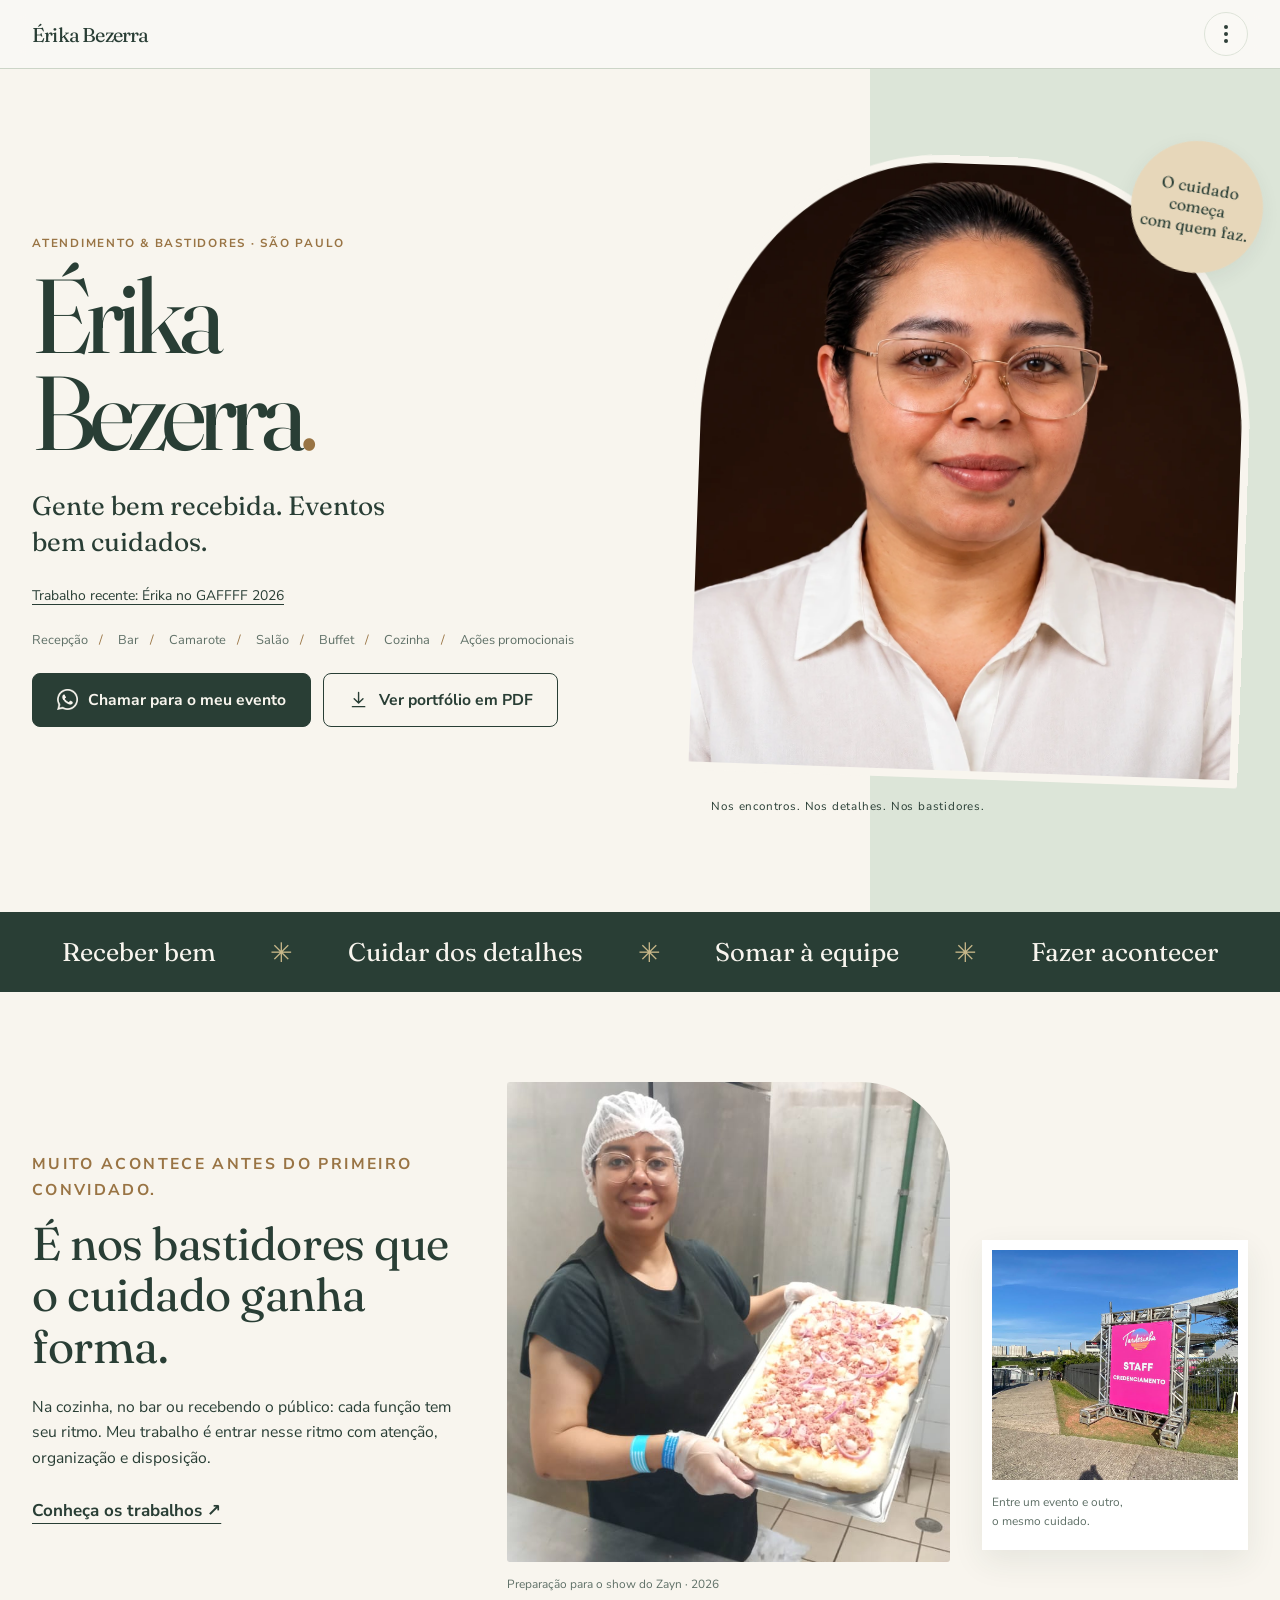
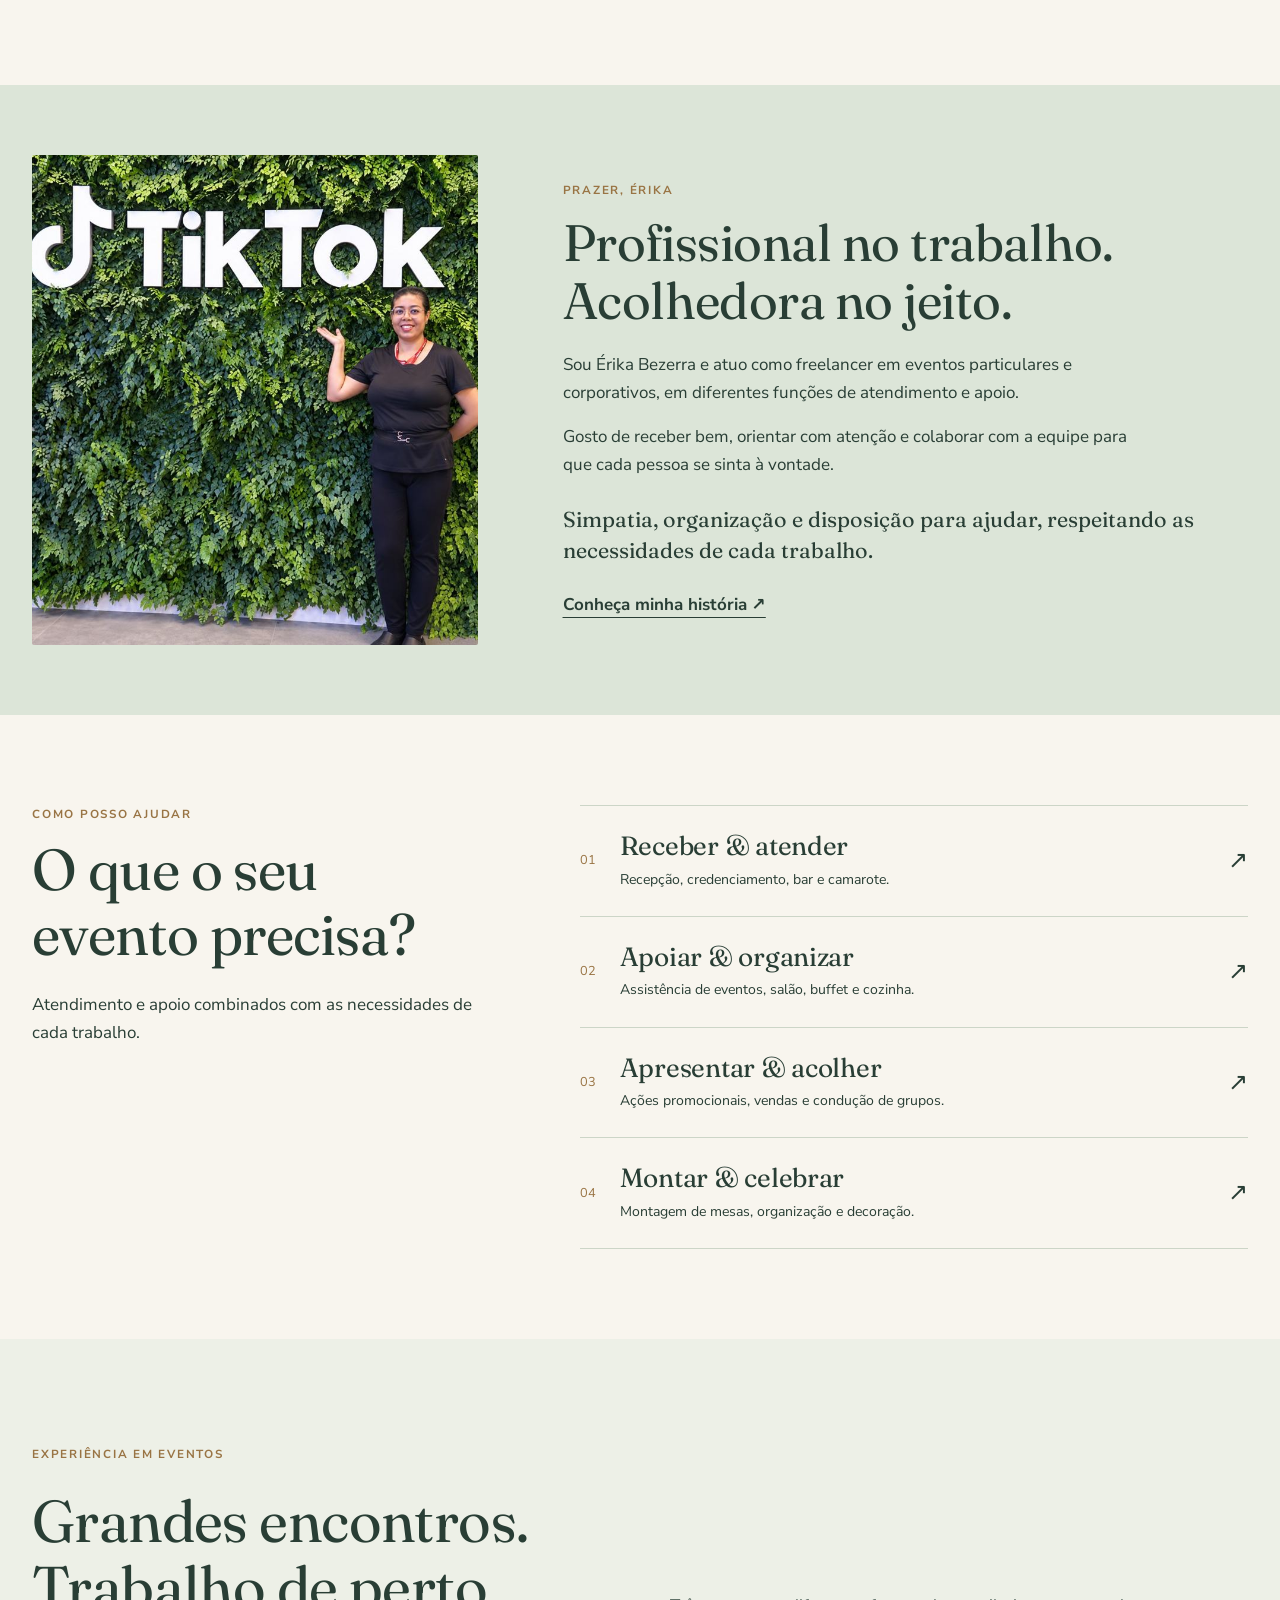
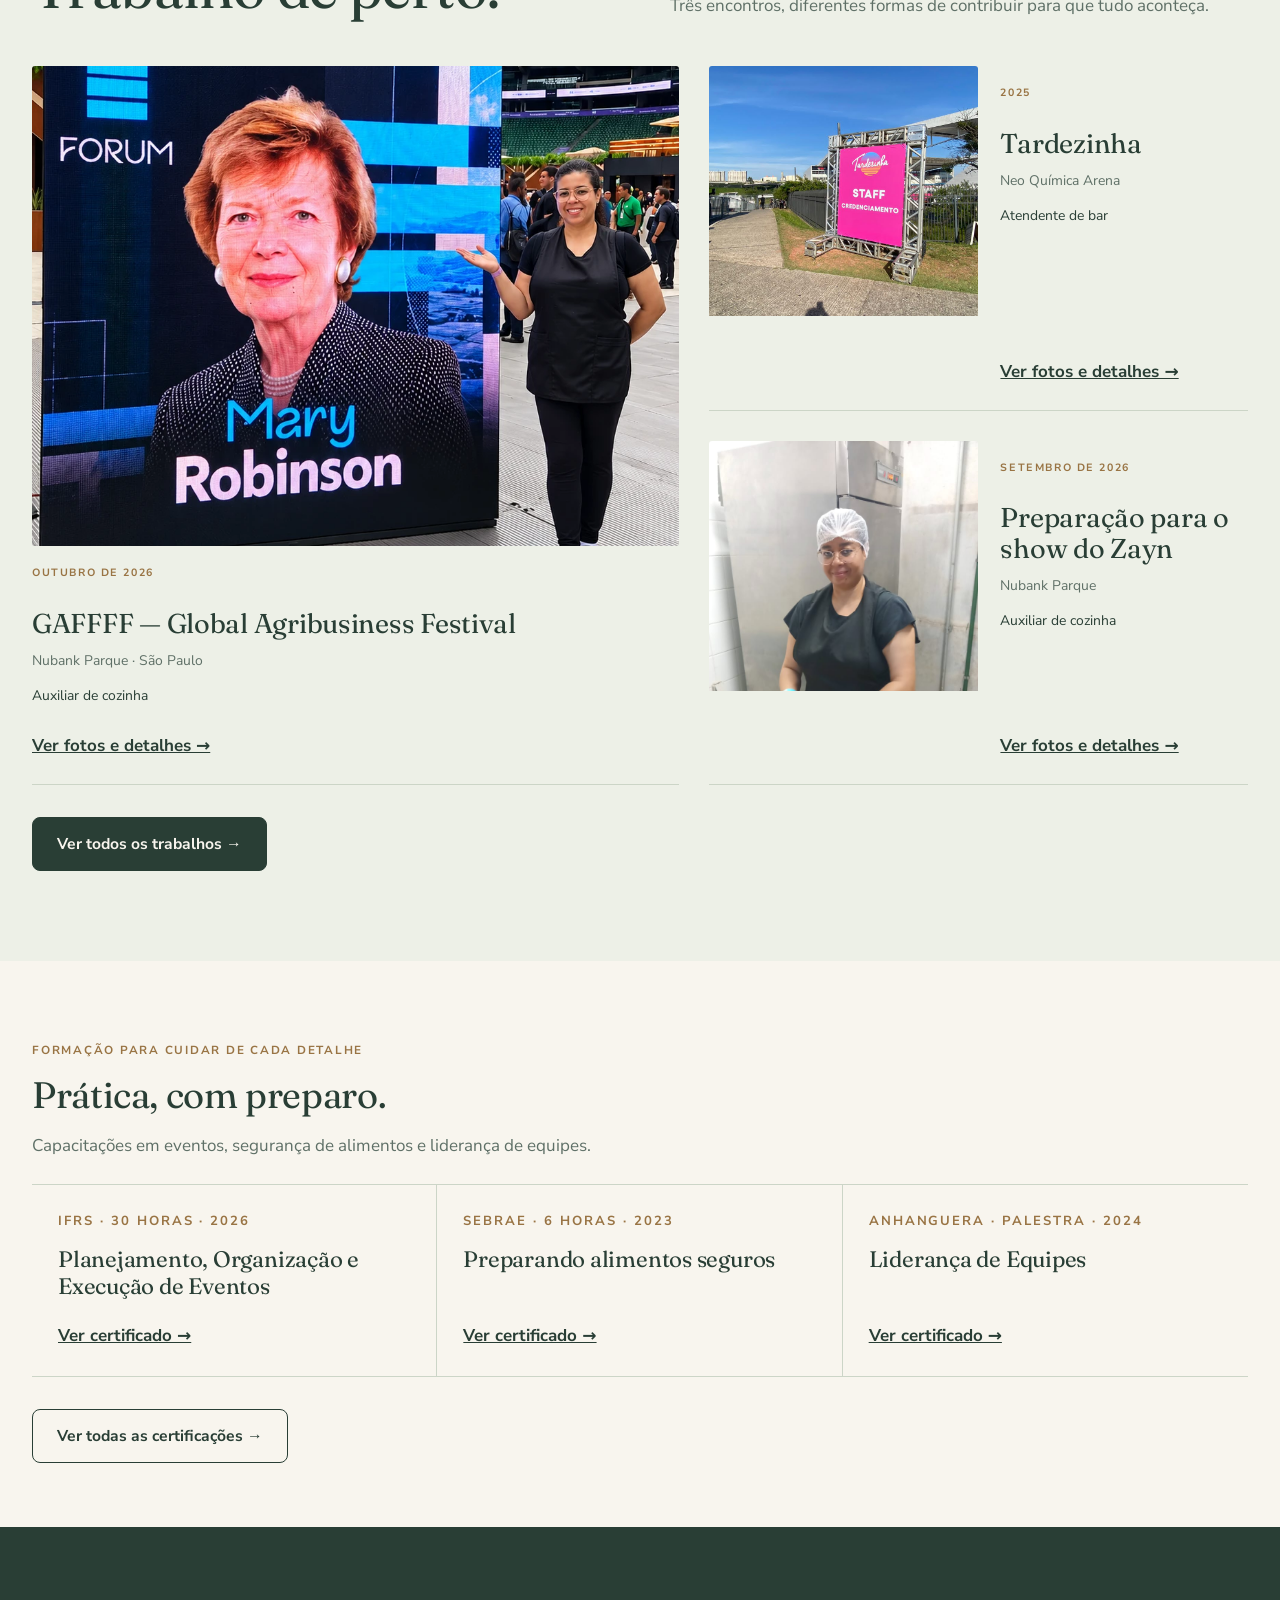
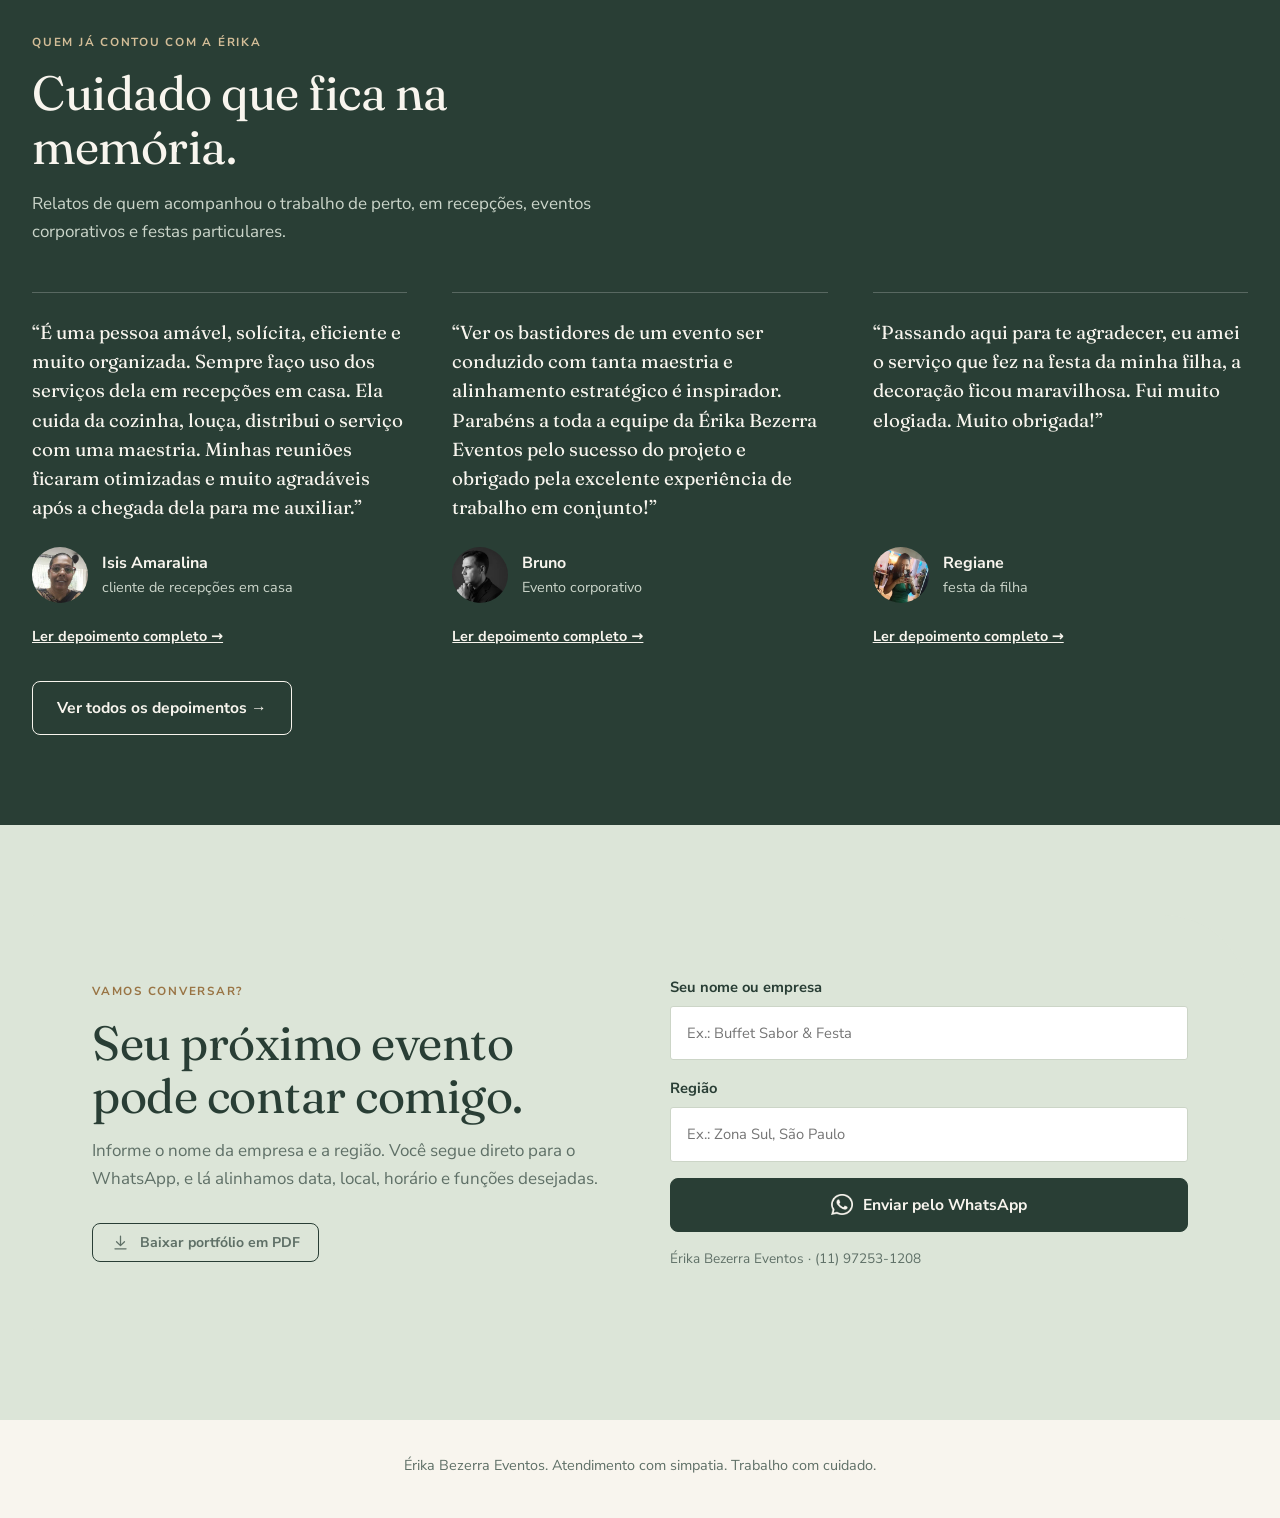
==== index.html @ b95ccada "Add files via upload" ====
<!DOCTYPE html>
<html lang="pt-BR">
<head>
<meta charset="utf-8">
<meta name="viewport" content="width=device-width, initial-scale=1, viewport-fit=cover">
<title>Érika Bezerra Eventos | Recepção, bar, salão, buffet e cozinha</title>
<meta name="description" content="Érika Bezerra, freelancer em eventos particulares e corporativos: recepção, bar, camarote, salão, buffet, cozinha e ações promocionais. Gente bem recebida, eventos bem cuidados.">
<meta name="theme-color" content="#2E3F38">
<link rel="icon" href="favicon.svg" type="image/svg+xml">
<link rel="icon" href="favicon-32.png" sizes="32x32" type="image/png">
<link rel="apple-touch-icon" href="apple-touch-icon.png">
<!-- TROQUE a URL abaixo pelo endereço final do site (veja o README) -->
<meta property="og:type" content="website">
<meta property="og:locale" content="pt_BR">
<meta property="og:title" content="Érika Bezerra Eventos">
<meta property="og:description" content="Gente bem recebida. Eventos bem cuidados. Recepção, bar, salão, buffet, cozinha e ações promocionais.">
<meta property="og:url" content="https://galpaodaevy.github.io/erikabezerraeventos/">
<meta property="og:image" content="https://galpaodaevy.github.io/erikabezerraeventos/img/og.jpg">
<meta property="og:image:width" content="1200">
<meta property="og:image:height" content="630">
<meta name="twitter:card" content="summary_large_image">
<meta name="twitter:image" content="https://galpaodaevy.github.io/erikabezerraeventos/img/og.jpg">
<link rel="preconnect" href="https://fonts.googleapis.com">
<link rel="preconnect" href="https://fonts.gstatic.com" crossorigin>
<link href="https://fonts.googleapis.com/css2?family=Fraunces:opsz,wght@9..144,300;9..144,400;9..144,500&family=Nunito+Sans:wght@400;600;700&display=swap" rel="stylesheet">
<style>
:root{--cream:#FAF9F5;--sage:#E3E9DF;--sage2:#EEF2EA;--green:#2E3F38;--mute:#5F7067;--gold:#A8845A;--line:#dde3d8;--r:22px;--ease:cubic-bezier(.22,.61,.36,1)}
*{box-sizing:border-box;margin:0}
html{scroll-behavior:smooth;scroll-padding-top:76px}
body{font:17px/1.65 "Nunito Sans",system-ui,sans-serif;color:var(--green);background:var(--cream);-webkit-font-smoothing:antialiased;padding-bottom:env(safe-area-inset-bottom)}
img{display:block;max-width:100%}
a{color:inherit}
h1,h2,h3{font-family:Fraunces,Georgia,serif;font-weight:400;line-height:1.12;letter-spacing:-.01em}
h1{font-size:clamp(2.8rem,7vw,5.2rem)}
h2{font-size:clamp(1.9rem,4vw,3rem);max-width:18ch}
h3{font-size:1.3rem}
p{max-width:58ch}
.ic{width:1.35em;height:1.35em;fill:none;stroke:currentColor;stroke-width:1.6;stroke-linecap:round;stroke-linejoin:round;flex:none}
.wrap{width:min(1140px,100% - 44px);margin-inline:auto}
section{padding:clamp(64px,10vw,116px) 0}
.kick{color:var(--gold);font-weight:700;font-size:.88rem;margin-bottom:14px}
.sub{color:var(--mute)}
/* header */
header{position:sticky;top:0;z-index:20;background:rgba(250,249,245,.86);backdrop-filter:blur(12px);-webkit-backdrop-filter:blur(12px);border-bottom:1px solid transparent;transition:border-color .5s var(--ease)}
header.on{border-color:var(--line)}
.bar{display:flex;align-items:center;justify-content:space-between;height:68px;gap:20px}
.logo{font-family:Fraunces,Georgia,serif;font-size:1.25rem;text-decoration:none}
nav{display:flex;gap:26px;align-items:center;font-size:.95rem;font-weight:600}
nav a{text-decoration:none;color:var(--mute);transition:color .4s}
nav a:hover{color:var(--green)}
/* buttons */
.btn{display:inline-flex;align-items:center;gap:10px;padding:14px 26px;border-radius:99px;font:700 .98rem "Nunito Sans",sans-serif;text-decoration:none;border:1.5px solid var(--green);cursor:pointer;transition:background .5s var(--ease),color .5s var(--ease),transform .5s var(--ease),box-shadow .5s var(--ease)}
.btn:hover{transform:translateY(-2px);box-shadow:0 10px 26px -12px rgba(46,63,56,.45)}
.btn.fill{background:var(--green);color:var(--cream)}
.btn.fill:hover{background:#3b5248}
.btn.line:hover{background:var(--green);color:var(--cream)}
.btn.sm{padding:9px 18px;font-size:.88rem}
:focus-visible{outline:3px solid var(--gold);outline-offset:3px}
/* hero */
.hero{padding:clamp(36px,6vw,70px) 0 clamp(64px,9vw,110px);background:linear-gradient(90deg,var(--cream) 55%,var(--sage) 55%)}
.hero .wrap{display:grid;grid-template-columns:1.15fr .85fr;gap:clamp(28px,6vw,80px);align-items:center}
.hero h1 span{display:block}
.hero .tag{font-family:Fraunces,Georgia,serif;font-size:clamp(1.3rem,2.6vw,1.75rem);margin:26px 0 12px}
.chips{display:flex;flex-wrap:wrap;gap:8px;margin:22px 0 34px;padding:0;list-style:none}
.chips li{padding:6px 15px;border:1px solid var(--line);border-radius:99px;font-size:.88rem;color:var(--mute);background:var(--cream)}
.cta{display:flex;flex-wrap:wrap;gap:12px}
.arch{border-radius:999px 999px 26px 26px;overflow:hidden;aspect-ratio:4/5.2;box-shadow:0 30px 60px -34px rgba(46,63,56,.55)}
.arch img{width:100%;height:100%;object-fit:cover;object-position:50% 25%}
.hero .in{opacity:0;transform:translateY(16px);animation:in 1.1s var(--ease) forwards}
.hero .in:nth-child(2){animation-delay:.15s}.hero .in:nth-child(3){animation-delay:.3s}.hero .in:nth-child(4){animation-delay:.45s}.hero .in:nth-child(5){animation-delay:.6s}
.hero .arch{opacity:0;animation:in 1.4s .25s var(--ease) forwards}
@keyframes in{to{opacity:1;transform:none}}
/* sobre */
.about{background:var(--sage2)}
.split{display:grid;grid-template-columns:1fr 1fr;gap:clamp(28px,6vw,80px);align-items:center}
.ph{border-radius:var(--r);overflow:hidden;background:var(--sage)}
.ph img{width:100%;height:100%;object-fit:cover;transition:transform 1.6s var(--ease)}
.ph:hover img{transform:scale(1.035)}
.about .ph{aspect-ratio:4/3}
.about p+p{margin-top:16px}
.about .big{font-family:Fraunces,Georgia,serif;font-size:1.35rem;line-height:1.4;color:var(--green);margin-top:26px}
/* funções */
.head{margin-bottom:46px}
.head p{margin-top:16px}
.grid{display:grid;grid-template-columns:repeat(auto-fill,minmax(250px,1fr));gap:16px}
.card{padding:26px 24px;border:1px solid var(--line);border-radius:var(--r);background:#fff;transition:transform .7s var(--ease),border-color .7s,background .7s}
.card:hover{transform:translateY(-4px);border-color:var(--gold)}
.card .ic{width:30px;height:30px;color:var(--gold);margin-bottom:16px}
.card h3{font-size:1.15rem;margin-bottom:6px}
.card p{font-size:.94rem;color:var(--mute)}
/* trabalhos */
.work{border-top:1px solid var(--line)}
.work:nth-of-type(even){background:var(--sage2)}
.work .split{align-items:start}
.work.rev .txt{order:2}
.txt{position:sticky;top:104px}
.txt .ic{width:32px;height:32px;color:var(--gold);margin-bottom:18px}
.txt h2{font-size:clamp(1.7rem,3.2vw,2.4rem);margin-bottom:16px}
.txt ul{list-style:none;padding:0;margin-top:22px;display:grid;gap:14px}
.txt li{padding-left:18px;border-left:2px solid var(--gold)}
.txt li b{display:block;font-weight:700}
.txt li span{color:var(--mute);font-size:.95rem}
.shots{display:grid;grid-template-columns:repeat(2,1fr);gap:14px}
.shots .ph{aspect-ratio:3/4}
.shots .ph.wide{grid-column:1/-1;aspect-ratio:16/10}
.shots.one{grid-template-columns:1fr}
/* diferenciais */
.diff{background:var(--green);color:var(--cream)}
.diff .kick{color:#d3b58d}
.diff .grid{grid-template-columns:repeat(auto-fit,minmax(240px,1fr))}
.diff .card{background:transparent;border-color:rgba(250,249,245,.22)}
.diff .card p{color:#c9d3cd}
.diff .card .ic{color:#d3b58d}
.diff .quote{margin-top:42px;font-family:Fraunces,Georgia,serif;font-size:clamp(1.4rem,3vw,2rem);line-height:1.3;max-width:26ch}
/* contato */
.contact{background:var(--sage)}
.box{background:var(--cream);border-radius:30px;padding:clamp(28px,5vw,56px);display:grid;grid-template-columns:1fr 1fr;gap:clamp(24px,5vw,60px);align-items:center;box-shadow:0 30px 60px -40px rgba(46,63,56,.5)}
.box h2{max-width:14ch}
.box .sub{margin-top:14px}
form{display:grid;gap:16px}
label{display:grid;gap:7px;font-weight:700;font-size:.92rem}
input{font:inherit;font-weight:400;padding:14px 16px;border:1.5px solid var(--line);border-radius:14px;background:#fff;color:var(--green);transition:border-color .4s,box-shadow .4s}
input:focus{outline:none;border-color:var(--green);box-shadow:0 0 0 4px rgba(168,132,90,.22)}
form .btn{justify-content:center;width:100%}
.fine{font-size:.85rem;color:var(--mute)}
.pdf{margin-top:30px;display:flex;flex-wrap:wrap;align-items:center;gap:14px;color:var(--mute)}
footer{padding:34px 0 40px;font-size:.9rem;color:var(--mute);text-align:center}
.wa{position:fixed;right:max(18px,env(safe-area-inset-right));bottom:max(18px,env(safe-area-inset-bottom));z-index:30;width:56px;height:56px;border-radius:50%;background:var(--green);color:var(--cream);display:grid;place-items:center;box-shadow:0 14px 30px -10px rgba(46,63,56,.6);transition:transform .5s var(--ease),opacity .6s;opacity:0;pointer-events:none}
.wa.on{opacity:1;pointer-events:auto}
.wa:hover{transform:scale(1.07)}
.wa .ic{width:26px;height:26px}
/* reveal suave */
.rv{opacity:0;transform:translateY(18px);transition:opacity 1.1s var(--ease),transform 1.1s var(--ease);transition-delay:var(--d,0s)}
.rv.show{opacity:1;transform:none}
@media(max-width:860px){
 nav a:not(.btn){display:none}
 .hero{background:var(--cream)}
 .hero .wrap,.split,.box{grid-template-columns:1fr}
 .hero .arch{max-width:380px;order:-1;aspect-ratio:4/4.6}
 .txt{position:static}.work.rev .txt{order:0}
}
@media(prefers-reduced-motion:reduce){
 html{scroll-behavior:auto}
 *,*::before,*::after{animation-duration:.01ms!important;transition-duration:.01ms!important;animation-delay:0s!important}
 .rv,.hero .in,.hero .arch{opacity:1;transform:none}
}

/* GAFFFF 2026: recent work, full-frame photographs and manual video playback. */
.event-feature{background:var(--sage2);border-top:1px solid var(--line)}
.event-heading{display:grid;grid-template-columns:1.15fr .85fr;gap:48px;align-items:start;margin-bottom:38px}
.event-heading h2{max-width:20ch}.event-heading h3{margin:22px 0 12px}
.event-meta{display:flex;flex-wrap:wrap;gap:10px;margin-top:22px;padding:0;list-style:none}
.event-meta li{border:1px solid #b6c4b4;padding:7px 14px;border-radius:24px;font-size:.9rem}
.event-context{padding:26px;border:1px solid var(--line);border-radius:22px;background:var(--cream)}
.event-context p+p{margin-top:16px}.event-source{font-size:.85rem;color:var(--mute)}
.event-photos{display:grid;grid-template-columns:repeat(3,minmax(0,1fr));gap:20px;align-items:start}
.event-photos figure{margin:0;min-width:0}.event-photos img{width:100%;height:auto;border-radius:18px;background:var(--sage)}
.event-photos figcaption,.event-videos figcaption{font-size:.9rem;line-height:1.5;color:var(--mute);padding:12px 3px}
.event-photos .event-map{grid-column:2/4}
.event-videos{display:grid;grid-template-columns:1fr 1fr;gap:24px;margin-top:24px}
.event-videos figure{margin:0;min-width:0}.event-videos video{width:100%;height:360px;object-fit:contain;display:block;background:#17241e;border-radius:18px}
.event-video-title{margin-top:44px}.event-video-title p{margin-top:10px;color:var(--mute)}
.event-feature .cta{margin-top:32px}.event-link{display:inline-block;margin-top:14px;color:var(--green);text-underline-offset:4px}
@media(max-width:860px){.event-heading{grid-template-columns:1fr;gap:24px}.event-photos{grid-template-columns:1fr 1fr;gap:14px}.event-photos .event-map{grid-column:1/-1}.event-videos{grid-template-columns:1fr}.event-videos video{height:320px}}
@media(max-width:480px){.event-photos{grid-template-columns:1fr}.event-photos .event-map{grid-column:auto}.event-context{padding:22px}.event-meta li{font-size:.85rem}}

.featured{background:var(--sage2)}.featured-grid{display:grid;grid-template-columns:repeat(3,minmax(0,1fr));gap:24px}.featured-card{display:flex;flex-direction:column;background:var(--cream);border:1px solid var(--line);border-radius:22px;overflow:hidden}.featured-card>a{display:block;overflow:hidden}.featured-card img{width:100%;height:280px;object-fit:cover;transition:transform .4s}.featured-card>a:hover img{transform:scale(1.04)}.featured-copy{padding:26px;display:flex;flex:1;flex-direction:column;gap:12px}.featured-copy h3{font-size:1.65rem}.featured-copy p{font-size:1rem}.featured-copy .more{margin-top:auto;padding-top:12px;font-weight:700}.timeline-intro{background:var(--sage2);padding:70px 0 45px}.timeline-intro h1{font-size:clamp(2.4rem,6vw,4rem);max-width:20ch}.timeline-intro p{margin-top:20px}.year-nav{display:flex;gap:12px;flex-wrap:wrap;margin-top:30px}.year-nav a{padding:8px 18px;border:1px solid var(--line);border-radius:30px;text-decoration:none;background:var(--cream)}.timeline-event{border-top:1px solid var(--line);padding:56px 0}.timeline-title{margin-bottom:36px}.timeline-title h2{max-width:none;margin-bottom:16px}.timeline-title .role{font-weight:700;color:var(--gold);margin-bottom:12px}.timeline-title .place{color:var(--mute);margin-bottom:12px}.gallery{display:grid;grid-template-columns:repeat(3,minmax(0,1fr));gap:16px}.gallery a{border-radius:16px;overflow:hidden;background:var(--sage);display:block}.gallery img{width:100%;height:300px;object-fit:cover}.video-gallery{display:grid;grid-template-columns:repeat(2,minmax(0,1fr));gap:20px;margin-top:24px}.video-gallery video{width:100%;height:320px;background:#18251f;border-radius:16px;object-fit:contain}.video-gallery figcaption{font-size:.88rem;color:var(--mute);padding-top:6px}.gallery-details{margin-top:24px}.gallery-details summary{cursor:pointer;font-weight:700;padding:14px 0}.gallery-details .gallery{margin-top:12px}.section-label{padding:55px 0 24px;background:var(--sage2)}.section-label h2{max-width:none}.all-cta{margin-top:32px}.rv{opacity:1;transform:none}.archive-heading{padding:64px 0 0}.archive-heading h2{max-width:none}@media(max-width:900px){.featured-grid{grid-template-columns:1fr}.featured-card{display:grid;grid-template-columns:1fr 1fr}.featured-card img{height:100%;min-height:270px}.gallery{grid-template-columns:repeat(2,minmax(0,1fr))}}@media(max-width:600px){.featured-card{display:flex}.featured-card img{height:270px;min-height:0}.gallery{gap:10px}.gallery img{height:220px}.video-gallery{grid-template-columns:1fr}.timeline-event{padding:40px 0}.bar{height:auto;min-height:68px;flex-wrap:wrap;padding-block:14px}.bar nav{display:flex;flex-wrap:wrap;gap:14px;font-size:.86rem}.bar nav .btn{display:none}.timeline-intro{padding-top:45px}.wrap{width:calc(100% - 32px)}}@media(prefers-reduced-motion:reduce){html{scroll-behavior:auto}*,*::before,*::after{animation:none!important;transition:none!important}}


.featured-card img[src*="zayn-2026"]{object-position:50% 0%}

@media(max-width:860px){nav a:not(.btn){display:inline}.bar{height:auto;min-height:68px;flex-wrap:wrap;padding-block:14px}.bar nav{display:flex;flex-wrap:wrap;gap:14px;font-size:.9rem}.bar nav .btn{display:none}.bar{gap:10px}}

.qualification-grid{display:grid;grid-template-columns:repeat(3,minmax(0,1fr));gap:24px}.qualification-card{border:1px solid var(--line);border-radius:22px;overflow:hidden;background:#fff;display:flex;flex-direction:column}.qualification-image{display:block;background:var(--sage2);padding:20px}.qualification-image img{width:100%;height:190px;object-fit:contain}.qualification-copy{padding:24px;display:flex;flex-direction:column;gap:14px;flex:1}.qualification-copy .kick{margin:0;font-size:.82rem}.qualification-copy h3{font-size:1.45rem;line-height:1.2}.qualification-copy p{font-size:.96rem}.qualification-copy>a{margin-top:auto;font-weight:700;padding-top:8px}@media(max-width:860px){.qualification-grid{grid-template-columns:1fr}.qualification-card{display:grid;grid-template-columns:minmax(0,1fr) minmax(0,1fr)}.qualification-image{display:flex;align-items:center}.qualification-image img{height:auto}}@media(max-width:600px){.qualification-card{display:flex}.qualification-image img{height:200px}}
</style>
<link rel="stylesheet" href="depoimentos.css">
<link rel="stylesheet" href="whatsapp-icons.css">
<link rel="stylesheet" href="menu.css">
<script src="menu.js" defer></script>
<link rel="stylesheet" href="identidade.css">
<script src="movimento.js" defer></script>
</head>
<body class="home">
<svg width="0" height="0" style="position:absolute" aria-hidden="true">
<symbol id="i-recep" viewBox="0 0 24 24"><circle cx="12" cy="8" r="4"/><path d="M4 21c0-4 4-6 8-6s8 2 8 6"/></symbol>
<symbol id="i-bar" viewBox="0 0 24 24"><path d="M5 4h14l-7 9zM12 13v7M8 20h8"/></symbol>
<symbol id="i-vip" viewBox="0 0 24 24"><path d="M12 3l2.7 5.6 6.1.9-4.4 4.3 1 6.1L12 17l-5.4 2.9 1-6.1L3.2 9.5l6.1-.9z"/></symbol>
<symbol id="i-salao" viewBox="0 0 24 24"><circle cx="12" cy="12" r="8"/><circle cx="12" cy="12" r="4"/></symbol>
<symbol id="i-assist" viewBox="0 0 24 24"><rect x="5" y="4" width="14" height="17" rx="2"/><path d="M9 4h6v3H9zM9 12h6M9 16h4"/></symbol>
<symbol id="i-coz" viewBox="0 0 24 24"><path d="M7 14a4 4 0 1 1 1-7.8A4 4 0 0 1 16 6a4 4 0 0 1 1 8v5H7zM7 17h10"/></symbol>
<symbol id="i-demo" viewBox="0 0 24 24"><path d="M4 10v4h3l7 4V6l-7 4zM17 9a4 4 0 0 1 0 6"/></symbol>
<symbol id="i-mesa" viewBox="0 0 24 24"><path d="M4 11h16v9H4zM3 7h18v4H3zM12 7v13M12 7c-2-3-5-3-5-1s3 1 5 1 5 1 5-1-3-2-5 1"/></symbol>
<symbol id="i-pin" viewBox="0 0 24 24"><path d="M12 21s7-6 7-11a7 7 0 1 0-14 0c0 5 7 11 7 11z"/><circle cx="12" cy="10" r="2.5"/></symbol>
<symbol id="i-heart" viewBox="0 0 24 24"><path d="M12 20s-7-4.4-7-10a4 4 0 0 1 7-2.6A4 4 0 0 1 19 10c0 5.6-7 10-7 10z"/></symbol>
<symbol id="i-users" viewBox="0 0 24 24"><circle cx="9" cy="8" r="3.5"/><path d="M2.5 20c0-3.6 3-5.5 6.5-5.5s6.5 1.900 6.5 5.500M16 4.800a3.500 3.500 0 0 1 0 6.400M18 15c2.200.6 3.500 2.300 3.500 5"/></symbol>
<symbol id="i-check" viewBox="0 0 24 24"><circle cx="12" cy="12" r="9"/><path d="M8 12l3 3 5-6"/></symbol>

<symbol id="i-dl" viewBox="0 0 24 24"><path d="M12 4v11M7 11l5 5 5-5M5 20h14"/></symbol>
</svg>

<header id="top"><div class="wrap bar">
 <a class="logo" href="#inicio">Érika Bezerra</a>
 <div class="header-menu"><button class="menu-toggle" type="button" aria-label="Abrir menu de navegação" aria-expanded="false" aria-controls="menu-principal"><svg viewBox="0 0 24 24" aria-hidden="true" fill="currentColor"><circle cx="12" cy="5" r="2"/><circle cx="12" cy="12" r="2"/><circle cx="12" cy="19" r="2"/></svg></button><nav class="menu-panel" id="menu-principal" aria-label="Principal" hidden><a href="sobre.html">Sobre</a><a href="funcoes.html">Funções</a><a href="trabalhos.html">Trabalhos</a><a href="certificacoes.html">Certificações</a><a href="depoimentos.html">Depoimentos</a><a href="#contato">Contato</a><a class="menu-portfolio" href="portfolio-erika-bezerra.pdf" target="_blank" rel="noopener" download>Baixar portfólio PDF ↗</a></nav></div>
</div></header>

<main>
<section class="hero" id="inicio"><div class="wrap">
 <div>
  <p class="kick in">Atendimento & bastidores · São Paulo</p>
  <h1 class="in"><span>Érika</span><span>Bezerra<span class="gold-dot">.</span></span></h1>
  <p class="tag in">Gente bem recebida. Eventos bem cuidados.</p><a class="event-link" href="trabalhos.html#gaffff-2026">Trabalho recente: Érika no GAFFFF 2026</a>
  <ul class="chips in"><li>Recepção</li><li>Bar</li><li>Camarote</li><li>Salão</li><li>Buffet</li><li>Cozinha</li><li>Ações promocionais</li></ul>
  <div class="cta in">
   <a class="btn fill" href="#contato"><span class="ic whatsapp-icon" aria-hidden="true"></span>Chamar para o meu evento</a>
   <a class="btn line" href="portfolio-erika-bezerra.pdf" target="_blank" rel="noopener" download><svg class="ic"><use href="#i-dl"/></svg>Ver portfólio em PDF</a>
  </div>
 </div>
 <div class="portrait-scene"><span class="portrait-note">O cuidado começa<br>com quem faz.</span><div class="arch"><img src="img/hero-restaurada.webp" alt="Retrato de Érika Bezerra" width="1519" height="1036"></div><span class="portrait-caption">Nos encontros. Nos detalhes. Nos bastidores.</span></div>
</div></section>

<div class="event-ribbon" aria-label="Áreas de atuação"><span>Receber bem</span><b aria-hidden="true">✳</b><span>Cuidar dos detalhes</span><b aria-hidden="true">✳</b><span>Somar à equipe</span><b aria-hidden="true">✳</b><span>Fazer acontecer</span></div>
<section class="backstage"><div class="wrap backstage-layout"><div><p class="kick">Muito acontece antes do primeiro convidado.</p><h2>É nos bastidores que o cuidado ganha forma.</h2><p>Na cozinha, no bar ou recebendo o público: cada função tem seu ritmo. Meu trabalho é entrar nesse ritmo com atenção, organização e disposição.</p><a class="text-link" href="trabalhos.html">Conheça os trabalhos ↗</a></div><figure class="backstage-photo"><img src="media/zayn-2026/foto-4.jpeg" alt="Érika preparando uma pizza nos bastidores do show do Zayn" loading="lazy"><figcaption>Preparação para o show do Zayn · 2026</figcaption></figure><figure class="backstage-small"><img src="media/tardezinha-2025/foto-2.jpg" alt="Registro de Érika no Tardezinha" loading="lazy"><figcaption>Entre um evento e outro,<br>o mesmo cuidado.</figcaption></figure></div></section>
<section class="about" id="sobre"><div class="wrap split">
 <div class="ph rv"><img src="img/sobre.jpg" alt="Érika Bezerra em frente a um painel verde em um evento corporativo" loading="lazy"></div>
 <div class="rv" style="--d:.15s">
  <p class="kick">Prazer, Érika</p>
  <h2>Profissional no trabalho. Acolhedora no jeito.</h2>
  <p style="margin-top:22px">Sou Érika Bezerra e atuo como freelancer em eventos particulares e corporativos, em diferentes funções de atendimento e apoio.</p>
  <p>Gosto de receber bem, orientar com atenção e colaborar com a equipe para que cada pessoa se sinta à vontade.</p>
  <p class="big">Simpatia, organização e disposição para ajudar, respeitando as necessidades de cada trabalho.</p><a class="text-link" href="sobre.html">Conheça minha história ↗</a>
 </div>
</div></section>

<section id="funcoes" class="service-editorial"><div class="wrap"><div class="service-heading"><p class="kick">Como posso ajudar</p><h2>O que o seu evento precisa?</h2><p>Atendimento e apoio combinados com as necessidades de cada trabalho.</p></div><div class="service-rows"><a href="funcoes.html"><span class="service-num">01</span><div><h3>Receber & atender</h3><p>Recepção, credenciamento, bar e camarote.</p></div><span aria-hidden="true">↗</span></a><a href="funcoes.html"><span class="service-num">02</span><div><h3>Apoiar & organizar</h3><p>Assistência de eventos, salão, buffet e cozinha.</p></div><span aria-hidden="true">↗</span></a><a href="funcoes.html#guia"><span class="service-num">03</span><div><h3>Apresentar & acolher</h3><p>Ações promocionais, vendas e condução de grupos.</p></div><span aria-hidden="true">↗</span></a><a href="funcoes.html#decoracao"><span class="service-num">04</span><div><h3>Montar & celebrar</h3><p>Montagem de mesas, organização e decoração.</p></div><span aria-hidden="true">↗</span></a></div></div></section>
<section class="featured" id="trabalhos"><div class="wrap"><div class="head"><p class="kick">Experiência em eventos</p><h2>Grandes encontros.<br>Trabalho de perto.</h2><p class="sub">Três encontros, diferentes formas de contribuir para que tudo aconteça.</p></div><div class="featured-grid"><article class="featured-card"><a href="trabalhos.html#gaffff-2026" aria-label="Ver trabalho: GAFFFF — Global Agribusiness Festival"><img src="img/gaffff-2026/erika-na-arena.webp" alt="Registro de GAFFFF — Global Agribusiness Festival" loading="lazy" decoding="async"></a><div class="featured-copy"><p class="kick">Outubro de 2026</p><h3>GAFFFF — Global Agribusiness Festival</h3><p class="sub">Nubank Parque · São Paulo</p><p>Auxiliar de cozinha</p><a class="more" href="trabalhos.html#gaffff-2026">Ver fotos e detalhes →</a></div></article><article class="featured-card"><a href="trabalhos.html#tardezinha-2025" aria-label="Ver trabalho: Tardezinha"><img src="media/tardezinha-2025/foto-2.jpg" alt="Registro de Tardezinha" loading="lazy" decoding="async"></a><div class="featured-copy"><p class="kick">2025</p><h3>Tardezinha</h3><p class="sub">Neo Química Arena</p><p>Atendente de bar</p><a class="more" href="trabalhos.html#tardezinha-2025">Ver fotos e detalhes →</a></div></article><article class="featured-card"><a href="trabalhos.html#zayn-2026" aria-label="Ver trabalho: Preparação para o show do Zayn"><img src="media/zayn-2026/foto-1.jpeg" alt="Registro de Preparação para o show do Zayn" loading="lazy" decoding="async"></a><div class="featured-copy"><p class="kick">Setembro de 2026</p><h3>Preparação para o show do Zayn</h3><p class="sub">Nubank Parque</p><p>Auxiliar de cozinha</p><a class="more" href="trabalhos.html#zayn-2026">Ver fotos e detalhes →</a></div></article></div><div class="all-cta"><a class="btn fill" href="trabalhos.html">Ver todos os trabalhos →</a></div></div></section>
<section class="qualifications" id="certificacoes" aria-labelledby="qualifications-title"><div class="wrap"><div class="head"><p class="kick">Formação para cuidar de cada detalhe</p><h2 id="qualifications-title">Prática, com preparo.</h2><p class="sub">Capacitações em eventos, segurança de alimentos e liderança de equipes.</p></div><div class="qualification-grid"><article class="qualification-card"><a class="qualification-image" href="certificacoes.html#cert-2026-10-planejamento-eventos" aria-label="Ver certificado: Planejamento, Organização e Execução de Eventos"><img src="img/certificados/2026-10-planejamento-eventos-thumb.webp" alt="Certificado: Planejamento, Organização e Execução de Eventos" loading="lazy" decoding="async" width="640" height="453"></a><div class="qualification-copy"><p class="kick">IFRS · 30 horas · 2026</p><h3>Planejamento, Organização e Execução de Eventos</h3><p class="sub">Planejamento e organização para acompanhar cada etapa do evento.</p><a href="certificacoes.html#cert-2026-10-planejamento-eventos">Ver certificado →</a></div></article><article class="qualification-card"><a class="qualification-image" href="certificacoes.html#cert-2023-12-alimentos-seguros" aria-label="Ver certificado: Preparando alimentos seguros"><img src="img/certificados/2023-12-alimentos-seguros-thumb.webp" alt="Certificado: Preparando alimentos seguros" loading="lazy" decoding="async" width="640" height="453"></a><div class="qualification-copy"><p class="kick">Sebrae · 6 horas · 2023</p><h3>Preparando alimentos seguros</h3><p class="sub">Capacitação relacionada à segurança dos alimentos, relevante para cozinha e buffet.</p><a href="certificacoes.html#cert-2023-12-alimentos-seguros">Ver certificado →</a></div></article><article class="qualification-card"><a class="qualification-image" href="certificacoes.html#cert-2024-07-lideranca-de-equipes" aria-label="Ver certificado: Liderança de Equipes"><img src="img/certificados/2024-07-lideranca-de-equipes-thumb.webp" alt="Certificado: Liderança de Equipes" loading="lazy" decoding="async" width="640" height="453"></a><div class="qualification-copy"><p class="kick">Anhanguera · palestra · 2024</p><h3>Liderança de Equipes</h3><p class="sub">Participação em palestra sobre liderança de equipes.</p><a href="certificacoes.html#cert-2024-07-lideranca-de-equipes">Ver certificado →</a></div></article></div><div class="all-cta"><a class="btn line" href="certificacoes.html">Ver todas as certificações →</a></div></div></section>


<section class="client-stories" id="depoimentos" aria-labelledby="depoimentos-title"><div class="wrap"><div class="head"><p class="kick">Quem já contou com a Érika</p><h2 id="depoimentos-title">Cuidado que fica na memória.</h2><p class="sub">Relatos de quem acompanhou o trabalho de perto, em recepções, eventos corporativos e festas particulares.</p></div><ul class="stories-grid"><li class="story-card" id="depoimento-isis-amaralina"><figure><blockquote><p>“É uma pessoa amável, solícita, eficiente e muito organizada. Sempre faço uso dos serviços dela em recepções em casa. Ela cuida da cozinha, louça, distribui o serviço com uma maestria. Minhas reuniões ficaram otimizadas e muito agradáveis após a chegada dela para me auxiliar.”</p></blockquote><div class="story-person"><img src="img/depoimentos/isis-amaralina.webp" alt="Isis Amaralina" loading="lazy" decoding="async" width="56" height="56"><figcaption><strong>Isis Amaralina</strong><span class="story-context">cliente de recepções em casa</span></figcaption></div></figure><a class="story-link" href="depoimentos.html#depoimento-isis-amaralina">Ler depoimento completo →</a></li><li class="story-card" id="depoimento-bruno"><figure><blockquote><p>“Ver os bastidores de um evento ser conduzido com tanta maestria e alinhamento estratégico é inspirador. Parabéns a toda a equipe da Érika Bezerra Eventos pelo sucesso do projeto e obrigado pela excelente experiência de trabalho em conjunto!”</p></blockquote><div class="story-person"><img src="img/depoimentos/bruno.webp" alt="Bruno" loading="lazy" decoding="async" width="56" height="56"><figcaption><strong>Bruno</strong><span class="story-context">Evento corporativo</span></figcaption></div></figure><a class="story-link" href="depoimentos.html#depoimento-bruno">Ler depoimento completo →</a></li><li class="story-card" id="depoimento-regiane"><figure><blockquote><p>“Passando aqui para te agradecer, eu amei o serviço que fez na festa da minha filha, a decoração ficou maravilhosa. Fui muito elogiada. Muito obrigada!”</p></blockquote><div class="story-person"><img src="img/depoimentos/regiane.webp" alt="Regiane" loading="lazy" decoding="async" width="56" height="56"><figcaption><strong>Regiane</strong><span class="story-context">festa da filha</span></figcaption></div></figure><a class="story-link" href="depoimentos.html#depoimento-regiane">Ler depoimento completo →</a></li></ul><div class="all-cta"><a class="btn line" href="depoimentos.html">Ver todos os depoimentos →</a></div></div></section>
<section class="contact" id="contato"><div class="wrap">
 <div class="box rv">
  <div>
   <p class="kick">Vamos conversar?</p>
   <h2>Seu próximo evento pode contar comigo.</h2>
   <p class="sub">Informe o nome da empresa e a região. Você segue direto para o WhatsApp, e lá alinhamos data, local, horário e funções desejadas.</p>
   <div class="pdf"><a class="btn line sm" href="portfolio-erika-bezerra.pdf" target="_blank" rel="noopener" download><svg class="ic"><use href="#i-dl"/></svg>Baixar portfólio em PDF</a></div>
  </div>
  <form id="f" novalidate>
   <label>Seu nome ou empresa<input id="emp" name="empresa" type="text" autocomplete="organization" placeholder="Ex.: Buffet Sabor &amp; Festa" required></label>
   <label>Região<input id="reg" name="regiao" type="text" autocomplete="address-level2" placeholder="Ex.: Zona Sul, São Paulo" required></label>
   <button class="btn fill" type="submit"><span class="ic whatsapp-icon" aria-hidden="true"></span>Enviar pelo WhatsApp</button>
   <p class="fine" id="msg" role="status" aria-live="polite">Érika Bezerra Eventos &middot; (11) 97253-1208</p>
  </form>
 </div>
</div></section>
</main>

<footer><div class="wrap">Érika Bezerra Eventos. Atendimento com simpatia. Trabalho com cuidado.</div></footer>
<a class="wa" id="wa" href="#contato" aria-label="Ir para o contato por WhatsApp"><span class="ic whatsapp-icon" aria-hidden="true"></span></a>

<script>
(function(){
 var NUM="5511972531208";
 var h=document.getElementById("top"),wa=document.getElementById("wa");
 function sc(){var y=window.scrollY;h.classList.toggle("on",y>10);wa.classList.toggle("on",y>500)}
 sc();addEventListener("scroll",sc,{passive:true});
 var els=document.querySelectorAll(".rv");
 if("IntersectionObserver" in window){
  var io=new IntersectionObserver(function(es){es.forEach(function(e){if(e.isIntersecting){e.target.classList.add("show");io.unobserve(e.target)}})},{threshold:.12,rootMargin:"0px 0px -6% 0px"});
  els.forEach(function(e){io.observe(e)});
 }else els.forEach(function(e){e.classList.add("show")});
 var f=document.getElementById("f"),m=document.getElementById("msg");
 f.addEventListener("submit",function(ev){
  ev.preventDefault();
  var e=document.getElementById("emp"),r=document.getElementById("reg");
  var emp=e.value.trim(),reg=r.value.trim();
  if(!emp||!reg){m.textContent="Preencha seu nome ou empresa e a região para continuar.";(emp?r:e).focus();return}
  var t="Olá, Érika! Vim pelo seu site. Sou da empresa "+emp+", na região "+reg+". Gostaria de conversar sobre um evento.";
  m.textContent="Abrindo o WhatsApp...";
  window.open("https://wa.me/"+NUM+"?text="+encodeURIComponent(t),"_blank","noopener");
 });
})();
</script>
</body>
</html>
---- depoimentos.css ----
.client-stories{background:#EEF2EA}.stories-grid{list-style:none;padding:0;margin:0;display:grid;grid-template-columns:repeat(3,minmax(0,1fr));gap:24px}.story-card{padding:28px;border:1px solid #dde3d8;border-radius:22px;background:#FAF9F5;display:flex;flex-direction:column;gap:22px;min-width:0}.story-card figure{margin:0;display:flex;flex-direction:column;gap:24px;flex:1}.story-card blockquote{margin:0;font-size:1.04rem;line-height:1.7}.story-card blockquote p{max-width:none}.story-person{margin-top:auto;display:flex;align-items:center;gap:14px}.story-person img{width:56px;height:56px;object-fit:cover;border-radius:50%;flex-shrink:0}.story-person figcaption{font-size:.9rem;color:#5F7067}.story-person strong{display:block;color:#2E3F38;font-weight:700;font-size:1rem}.story-card .story-link{font-size:.9rem;font-weight:700}.stories-intro{background:#E3E9DF}.stories-intro h1{font-size:clamp(2.6rem,6vw,4.6rem);max-width:18ch}.stories-intro p{margin-top:24px}.stories-all{list-style:none;padding:0;margin:0;display:grid;grid-template-columns:repeat(2,minmax(0,1fr));gap:24px}.stories-all .story-card{scroll-margin-top:110px;background:#fff}.stories-all .story-card:last-child{grid-column:1/-1}.stories-all .story-card blockquote{font-size:1.05rem}.story-context{display:block}.story-kicker{color:#A8845A;font-size:.85rem;font-weight:700;letter-spacing:.02em}@media(max-width:1000px){.stories-grid{grid-template-columns:1fr}.stories-grid .story-card{gap:18px}}@media(max-width:700px){.stories-all{grid-template-columns:1fr}.story-card{padding:24px}.stories-all .story-card{scroll-margin-top:160px}.story-card blockquote{font-size:1rem}.stories-all .story-card:last-child{grid-column:auto}}
---- whatsapp-icons.css ----
.whatsapp-icon{display:inline-block;width:1.35em;height:1.35em;flex:none;vertical-align:middle;background-color:currentColor;-webkit-mask-image:url("[data-uri]");mask-image:url("[data-uri]");-webkit-mask-repeat:no-repeat;mask-repeat:no-repeat;-webkit-mask-position:center;mask-position:center;-webkit-mask-size:164% 163%;mask-size:164% 163%}.wa .whatsapp-icon{width:28px;height:28px}.fecho__botao{display:inline-flex;align-items:center;justify-content:center;gap:10px}
---- menu.css ----
.header-menu{position:relative;margin-left:auto;flex:none}.menu-toggle{width:44px;height:44px;border:1px solid #dde3d8;border-radius:50%;background:#FAF9F5;color:#2E3F38;display:grid;place-items:center;cursor:pointer;transition:background .2s,border-color .2s,box-shadow .2s}.menu-toggle svg{width:24px;height:24px;display:block}.menu-toggle:hover,.menu-toggle[aria-expanded="true"]{background:#E3E9DF;border-color:#A8845A}.menu-toggle:focus-visible{outline:3px solid #A8845A;outline-offset:4px}.menu-panel[hidden]{display:none!important}.header-menu .menu-panel{position:absolute;right:0;top:calc(100% + 12px);width:min(290px,calc(100vw - 32px));display:flex;flex-direction:column;align-items:stretch;gap:4px!important;padding:12px;background:#FAF9F5;border:1px solid #dde3d8;border-radius:20px;box-shadow:0 18px 50px rgba(46,63,56,.16);z-index:60;font:600 .98rem/1.5 "Nunito Sans",system-ui,sans-serif}.header-menu .menu-panel a{display:block!important;color:#2E3F38;text-decoration:none;padding:12px 16px;border-radius:12px;transition:background .2s}.header-menu .menu-panel a:hover,.header-menu .menu-panel a[aria-current="page"]{background:#E3E9DF;color:#2E3F38;text-decoration:none}.header-menu .menu-panel a:focus-visible{outline:2px solid #A8845A;outline-offset:-2px;background:#EEF2EA}.header-menu .menu-panel .menu-portfolio{margin-top:6px;border-top:1px solid #dde3d8;border-radius:0 0 12px 12px;font-size:.9rem;color:#5F7067}.bar,.site-bar{flex-wrap:nowrap!important;gap:16px!important;height:68px;min-height:68px;padding-block:0!important}.site-header,header#top{overflow:visible}.logo,.site-logo{white-space:nowrap}.menu-panel a[aria-current="location"]{background:#EEF2EA}@media(prefers-reduced-motion:reduce){.menu-toggle,.header-menu .menu-panel a{transition:none}}
---- identidade.css ----
:root{--cream:#f8f5ee;--sage:#dce5d8;--sage2:#edf0e7;--gold:#997444;--green:#293e35;--line:#ccd5c7}body{background:var(--cream)}::selection{background:#d6dfbb;color:#293e35}.wrap{width:min(1220px,100% - 64px)}.kick{text-transform:uppercase;letter-spacing:.15em;font-size:.73rem}section{padding:90px 0}.logo,.site-logo{letter-spacing:-.04em}header,.site-header{border-bottom:1px solid var(--line)}.btn{border-radius:8px;padding:15px 24px}.home .hero{background:var(--cream);position:relative;padding:65px 0 86px;overflow:hidden}.home .hero:before{content:'';position:absolute;right:0;top:0;width:32%;height:100%;background:var(--sage)}.home .hero .wrap{position:relative;grid-template-columns:1.05fr 1fr;gap:75px}.home .hero h1{font-size:clamp(4rem,8.2vw,7.8rem);line-height:.92;letter-spacing:-.065em}.home .hero h1 .gold-dot{display:inline;color:var(--gold)}.home .hero .tag{max-width:24ch;font-size:1.65rem;line-height:1.35;margin-top:28px}.home .hero .event-link{font-size:.87rem}.home .chips{gap:5px;margin:21px 0}.home .chips li{background:transparent;border:none;padding:0 10px 0 0;font-size:.8rem}.home .chips li:not(:last-child):after{content:' /';margin-left:8px;color:var(--gold)}.portrait-scene{position:relative;padding:22px 0 10px}.home .arch{border-radius:44% 44% 3px 3px;aspect-ratio:1/1.12;box-shadow:none;border:8px solid var(--cream);transform:rotate(2deg);animation:portrait-enter 1.2s both}.home .arch img{object-position:50% 30%;transition:transform 1s}.home .arch:hover img{transform:scale(1.035)}.portrait-note{position:absolute;z-index:2;right:-15px;top:7px;border-radius:50%;width:132px;height:132px;background:#e7d7ba;display:grid;place-content:center;text-align:center;font-family:Fraunces,Georgia,serif;font-size:1rem;line-height:1.25;transform:rotate(10deg);box-shadow:0 7px 20px #293e3512}.portrait-caption{display:block;font-size:.72rem;letter-spacing:.07em;margin:18px 0 0 20px}.event-ribbon{display:flex;align-items:center;justify-content:space-evenly;gap:25px;background:var(--green);color:var(--cream);padding:23px 32px;font:400 clamp(1rem,2vw,1.6rem) Fraunces,Georgia,serif;flex-wrap:wrap}.event-ribbon b{color:#c7b789;font-size:1.7rem;font-weight:400;animation:turn 30s linear infinite}.backstage{background:var(--cream)}.backstage-layout{display:grid;grid-template-columns:1fr 1fr .6fr;gap:32px;align-items:center}.backstage h2{font-size:clamp(2rem,3.6vw,3.5rem);margin-bottom:22px}.backstage p{font-size:.98rem}.text-link{display:inline-block;margin-top:25px;text-underline-offset:7px;font-weight:700}.backstage figure{margin:0}.backstage-photo img{height:480px;width:100%;object-fit:cover;object-position:50% 30%;border-radius:3px 90px 3px 3px}.backstage-small{align-self:end;margin-bottom:45px!important;transform:rotate(-5deg);background:white;padding:10px 10px 18px;box-shadow:0 12px 30px #293e3515}.backstage-small img{height:230px;width:100%;object-fit:cover}.backstage figcaption{font-size:.74rem;margin-top:13px;color:var(--mute)}.home .about{background:var(--sage);padding:70px 0}.home .about .split{grid-template-columns:.65fr 1fr;gap:85px}.home .about .ph{aspect-ratio:1/1.1;border-radius:2px}.home .about h2{font-size:clamp(2.1rem,4vw,3.7rem);max-width:19ch}.service-editorial>.wrap{display:grid;grid-template-columns:.9fr 1.3fr;gap:85px}.service-heading h2{font-size:clamp(2.4rem,4.5vw,4rem);margin-bottom:24px}.service-rows>a{display:flex;align-items:center;gap:24px;padding:25px 0;border-top:1px solid var(--line);text-decoration:none;transition:padding .3s,background .3s}.service-rows>a:last-child{border-bottom:1px solid var(--line)}.service-rows>a:hover{padding-left:12px;background:var(--sage2)}.service-rows>a>span:last-child{margin-left:auto;font-size:1.5rem}.service-num{color:var(--gold);font-size:.8rem}.service-rows h3{font-size:1.65rem}.service-rows p{font-size:.88rem;margin-top:7px}.home .featured{background:var(--sage2)}.home .featured .head{display:grid;grid-template-columns:1fr 1fr;gap:10px 60px;align-items:end}.home .featured .head .kick{grid-column:1/-1}.home .featured h2{font-size:clamp(2.7rem,4.6vw,4.2rem);max-width:none}.home .featured-grid{grid-template-columns:1.2fr 1fr;gap:30px}.home .featured-card{display:grid;grid-template-columns:1fr 1fr;border:0;border-radius:0;background:transparent;border-bottom:1px solid var(--line);padding-bottom:24px}.home .featured-card:first-child{grid-row:span 2;display:flex}.home .featured-card>a{border-radius:3px}.home .featured-card img{height:250px;min-height:0}.home .featured-card:first-child img{height:480px}.home .featured-copy{padding:18px 0 0 22px}.home .featured-card:first-child .featured-copy{padding-left:0}.home .featured-copy h3{font-size:1.7rem}.home .featured-copy p{font-size:.87rem}.home .featured-copy .kick{font-size:.66rem}.home .qualifications{padding:64px 0}.home .qualifications .head{margin-bottom:24px}.home .qualifications h2{max-width:none;font-size:2.3rem}.home .qualification-grid{gap:0;border-top:1px solid var(--line);border-bottom:1px solid var(--line)}.home .qualification-card{border:0;border-radius:0;background:transparent;border-right:1px solid var(--line)}.home .qualification-card:last-child{border:0}.home .qualification-image{display:none}.home .qualification-copy{padding:26px}.home .qualification-copy h3{font-size:1.4rem}.home .qualification-copy p.sub{display:none}.home .client-stories{background:var(--green);color:var(--cream)}.home .client-stories .sub,.home .client-stories .story-context{color:#cbd5ca}.home .client-stories .kick{color:#d4be98}.home .stories-grid{gap:45px}.home .story-card{background:transparent;border:0;border-top:1px solid #ffffff38;border-radius:0;padding:25px 0 0}.home .story-card blockquote{font-family:Fraunces,Georgia,serif;font-size:1.18rem;line-height:1.55}.home .story-person strong{color:var(--cream)}.home .story-person figcaption{color:#cbd5ca}.home .client-stories .btn{border-color:var(--cream);color:var(--cream)}.home .contact .box{border:0;background:var(--sage);border-radius:3px 85px 3px 3px;padding:60px;box-shadow:none}.home .contact h2{font-size:3rem}.home .contact input{border-radius:3px}.page-trabalhos .timeline-intro{padding:85px 0;background:var(--green);color:var(--cream)}.page-trabalhos .year-nav a{color:var(--green);border-radius:3px}.page-trabalhos .timeline-intro h1{font-size:clamp(3rem,6vw,5.6rem);letter-spacing:-.045em}.page-trabalhos .timeline-event{display:grid;grid-template-columns:.8fr 1.4fr;gap:28px 65px;padding:70px 0}.page-trabalhos .timeline-title{grid-row:span 3}.page-trabalhos .gallery{grid-template-columns:repeat(2,minmax(0,1fr))}.page-trabalhos .gallery a:first-child{grid-column:1/-1}.page-trabalhos .gallery a:first-child img{height:420px}.page-trabalhos .gallery a{border-radius:3px}.page-trabalhos .section-label{background:transparent;padding-top:65px}.page-trabalhos .section-label h2{font-size:4.5rem;color:var(--gold)}.page-depoimentos .stories-intro{background:var(--green);color:var(--cream)}.page-depoimentos .stories-intro .sub{color:#dce5d8}.page-depoimentos .stories-all{display:block;max-width:1000px;margin:auto}.page-depoimentos .stories-all .story-card{padding:45px 0;border:0;border-bottom:1px solid var(--line);border-radius:0;background:transparent}.page-depoimentos .stories-all .story-card:nth-child(even){margin-left:15%}.page-depoimentos .stories-all blockquote{font-family:Fraunces,Georgia,serif;font-size:1.5rem;line-height:1.5}.page-certificacoes .abertura{background:var(--green);color:var(--cream)}.page-certificacoes .abertura h1{font-size:clamp(3rem,7vw,6rem)}.page-certificacoes .item{border-radius:3px!important}.page-funcoes .work{border-top:1px solid var(--line)}.page-funcoes .ph,.page-funcoes .shots img{border-radius:3px}.reveal-ready{opacity:0;transform:translateY(25px);transition:opacity .8s,transform .8s}.reveal-ready.is-visible{opacity:1;transform:none}.scroll-line{position:fixed;top:0;left:0;height:3px;width:0;background:var(--gold);z-index:100;pointer-events:none}@keyframes turn{to{transform:rotate(360deg)}}@keyframes portrait-enter{from{opacity:0;transform:translateY(25px) rotate(0)}to{opacity:1;transform:rotate(2deg)}}
@media(max-width:1000px){.home .hero .wrap{gap:35px}.backstage-layout{grid-template-columns:1fr 1fr}.backstage-small{display:none}.service-editorial>.wrap{gap:35px}.home .featured-grid{grid-template-columns:1fr 1fr}.home .featured-card{display:flex}.home .featured-card:first-child{grid-row:auto;grid-column:1/-1;display:grid;grid-template-columns:1fr 1fr}.home .featured-card:first-child img{height:350px}.home .featured-copy{padding-left:0}.home .featured-card:first-child .featured-copy{padding:30px}.home .stories-grid{gap:28px;grid-template-columns:1fr}.home .story-card blockquote{max-width:65ch}.page-trabalhos .timeline-event{grid-template-columns:1fr}.page-trabalhos .timeline-title{grid-row:auto}}
@media(max-width:650px){.wrap{width:calc(100% - 36px)}section{padding:60px 0}.home .hero{padding:35px 0 48px}.home .hero:before{top:53%;width:100%;height:47%}.home .hero .wrap{grid-template-columns:1fr;gap:35px}.home .hero h1{font-size:4.8rem}.home .hero .tag{font-size:1.4rem}.home .hero .cta .btn{font-size:.85rem}.portrait-scene{max-width:390px;width:90%;margin:auto}.home .arch{aspect-ratio:1/1}.portrait-note{width:105px;height:105px;font-size:.83rem;right:-12px}.event-ribbon{gap:12px;padding:22px 18px;font-size:1rem}.event-ribbon b{font-size:1.1rem}.event-ribbon b:last-of-type{display:none}.backstage-layout{grid-template-columns:1fr;gap:30px}.backstage-photo img{height:420px}.home .about .split{grid-template-columns:1fr;gap:30px}.home .about .ph{aspect-ratio:4/3;max-width:440px}.service-editorial>.wrap{grid-template-columns:1fr;gap:25px}.service-rows h3{font-size:1.4rem}.service-rows>a{gap:16px}.home .featured .head{display:block}.home .featured .head .sub{margin-top:20px}.home .featured-grid{grid-template-columns:1fr}.home .featured-card,.home .featured-card:first-child{display:flex;grid-column:auto}.home .featured-card img,.home .featured-card:first-child img{height:340px}.home .featured-card:first-child .featured-copy{padding:18px 0 0}.home .qualification-grid{grid-template-columns:1fr}.home .qualification-card{display:block;border-right:0;border-bottom:1px solid var(--line)}.home .qualification-copy{padding:23px 0}.home .contact .box{padding:30px 22px;border-radius:3px 45px 3px 3px}.home .contact h2{font-size:2.3rem}.page-depoimentos .stories-all .story-card:nth-child(even){margin-left:0}.page-depoimentos .stories-all blockquote{font-size:1.25rem}.page-trabalhos .gallery a:first-child img{height:320px}}
@media(prefers-reduced-motion:reduce){*,*::before,*::after{animation:none!important;transition:none!important}.reveal-ready{opacity:1;transform:none}.home .arch,.home .in{opacity:1;transform:none}html{scroll-behavior:auto}}
.page-trabalhos .timeline-event>*{min-width:0}.page-trabalhos .timeline-title h2{overflow-wrap:anywhere}.page-trabalhos .gallery,.page-trabalhos .video-gallery{min-width:0}.page-trabalhos .gallery-details{grid-column:auto}.page-trabalhos main{overflow:clip}
/* Event galleries align with their description inside the page container. */
.page-trabalhos .timeline-event{display:block}.page-trabalhos .timeline-event>.wrap{display:grid;grid-template-columns:minmax(0,.8fr) minmax(0,1.4fr);gap:28px 65px}.page-trabalhos .timeline-event>.wrap>.timeline-title:only-child{grid-column:1/-1;max-width:760px}.page-trabalhos .timeline-event>.wrap>*{min-width:0}
@media(max-width:1000px){.page-trabalhos .timeline-event>.wrap{grid-template-columns:minmax(0,1fr);gap:24px}.page-trabalhos .timeline-event .timeline-title{grid-row:auto}}

.page-trabalhos .timeline-intro .sub{color:#dce5d8}
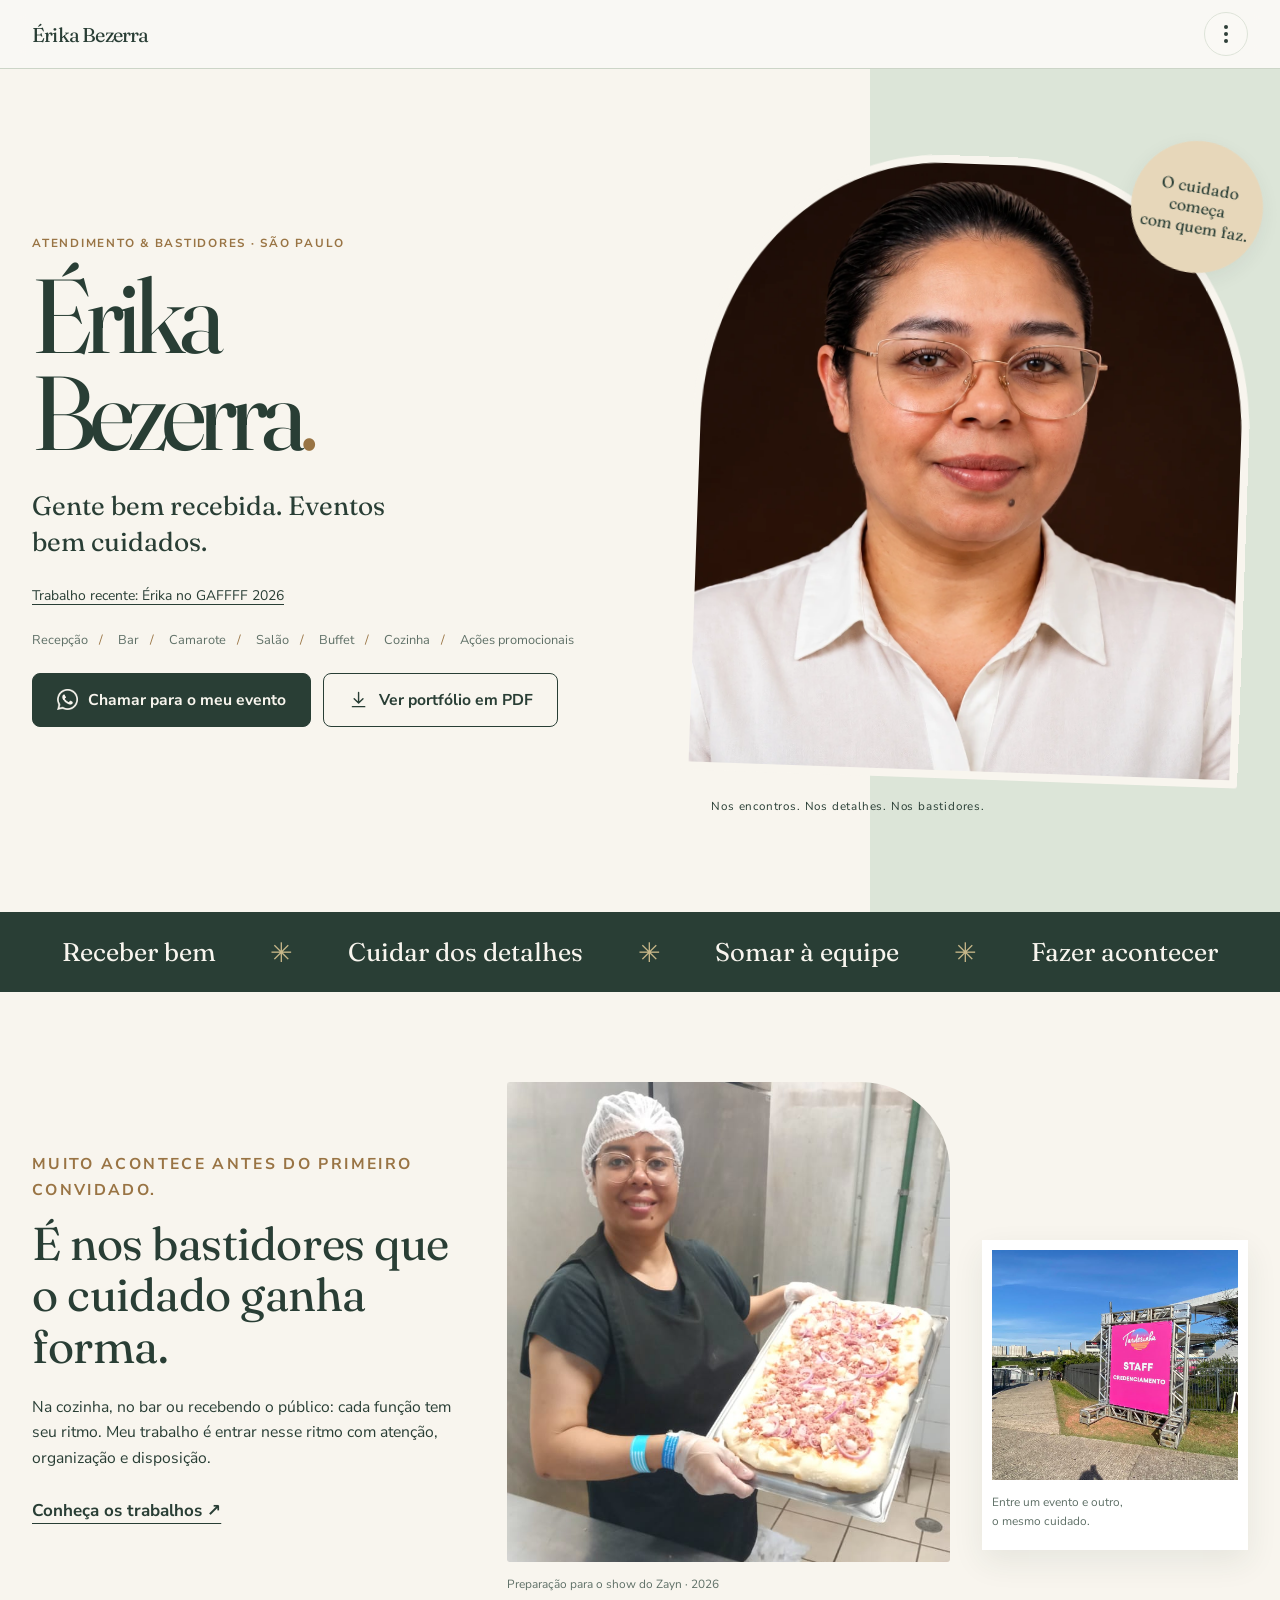
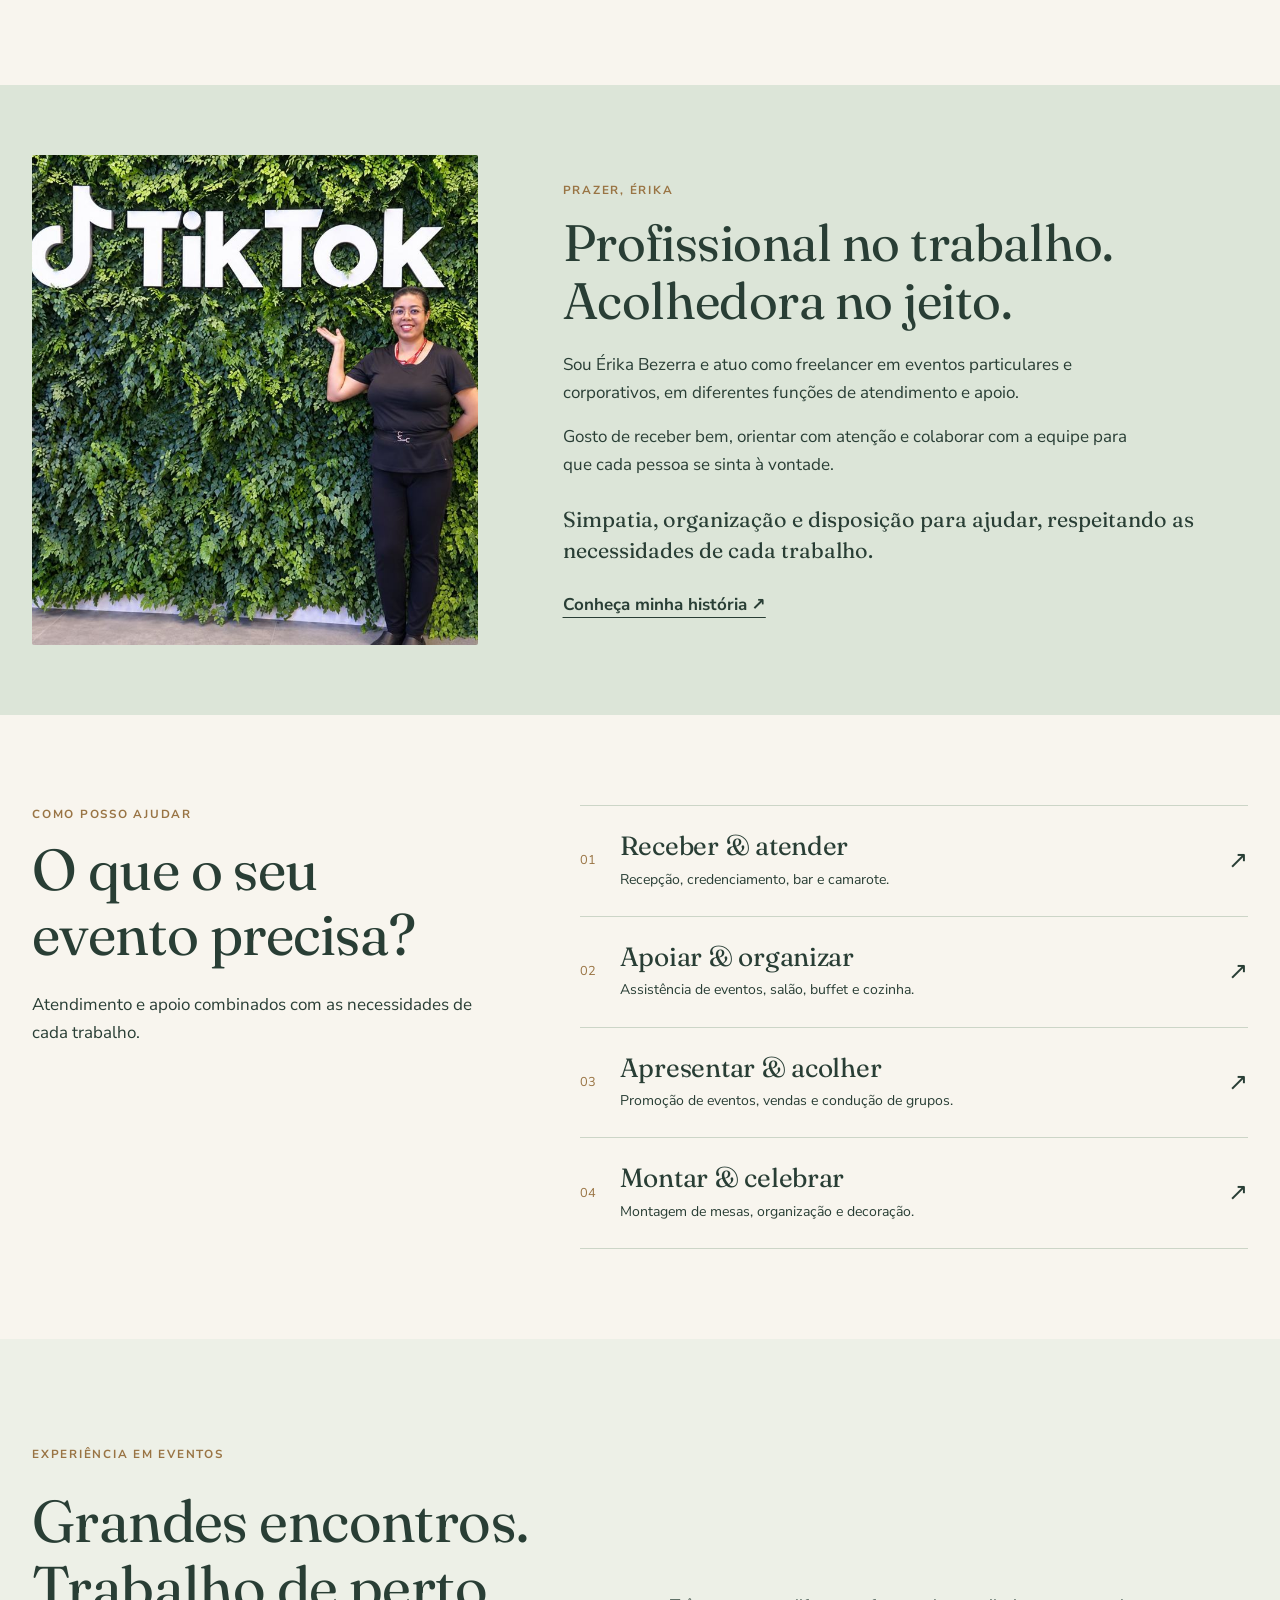
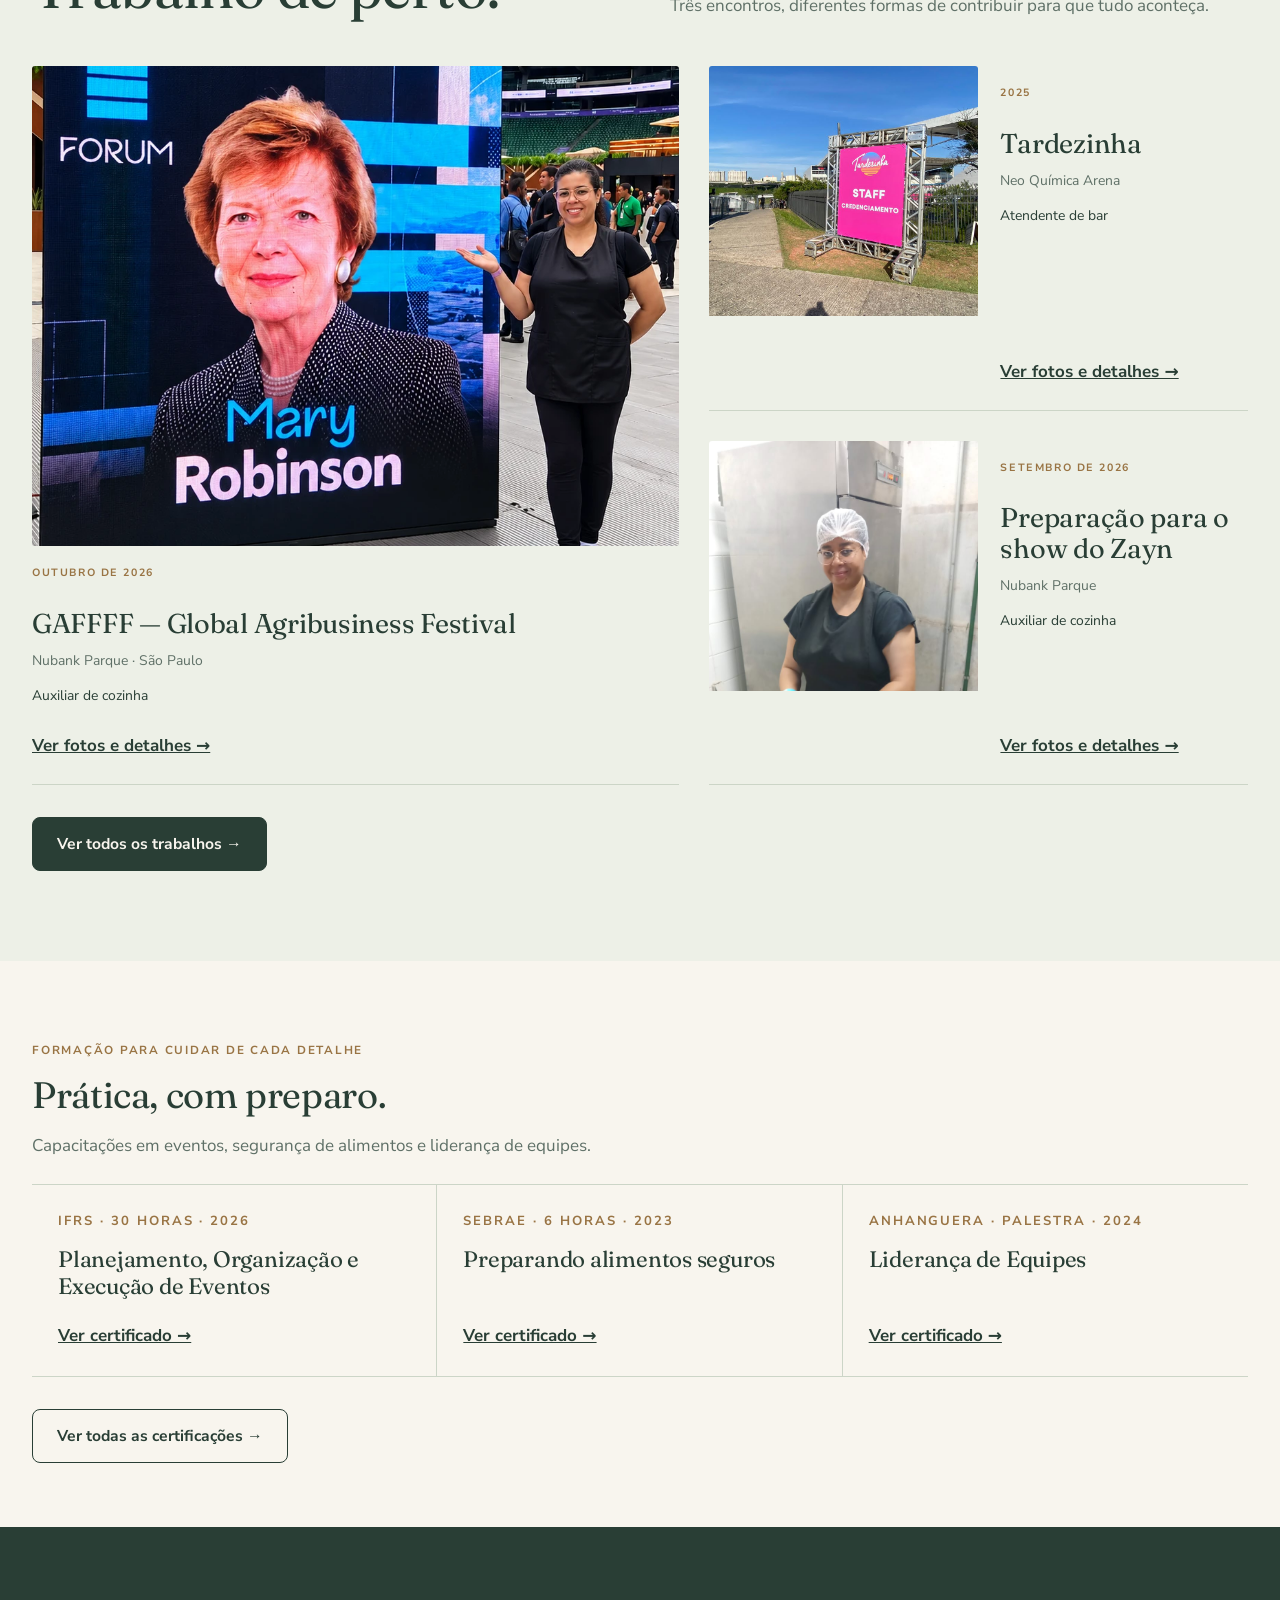
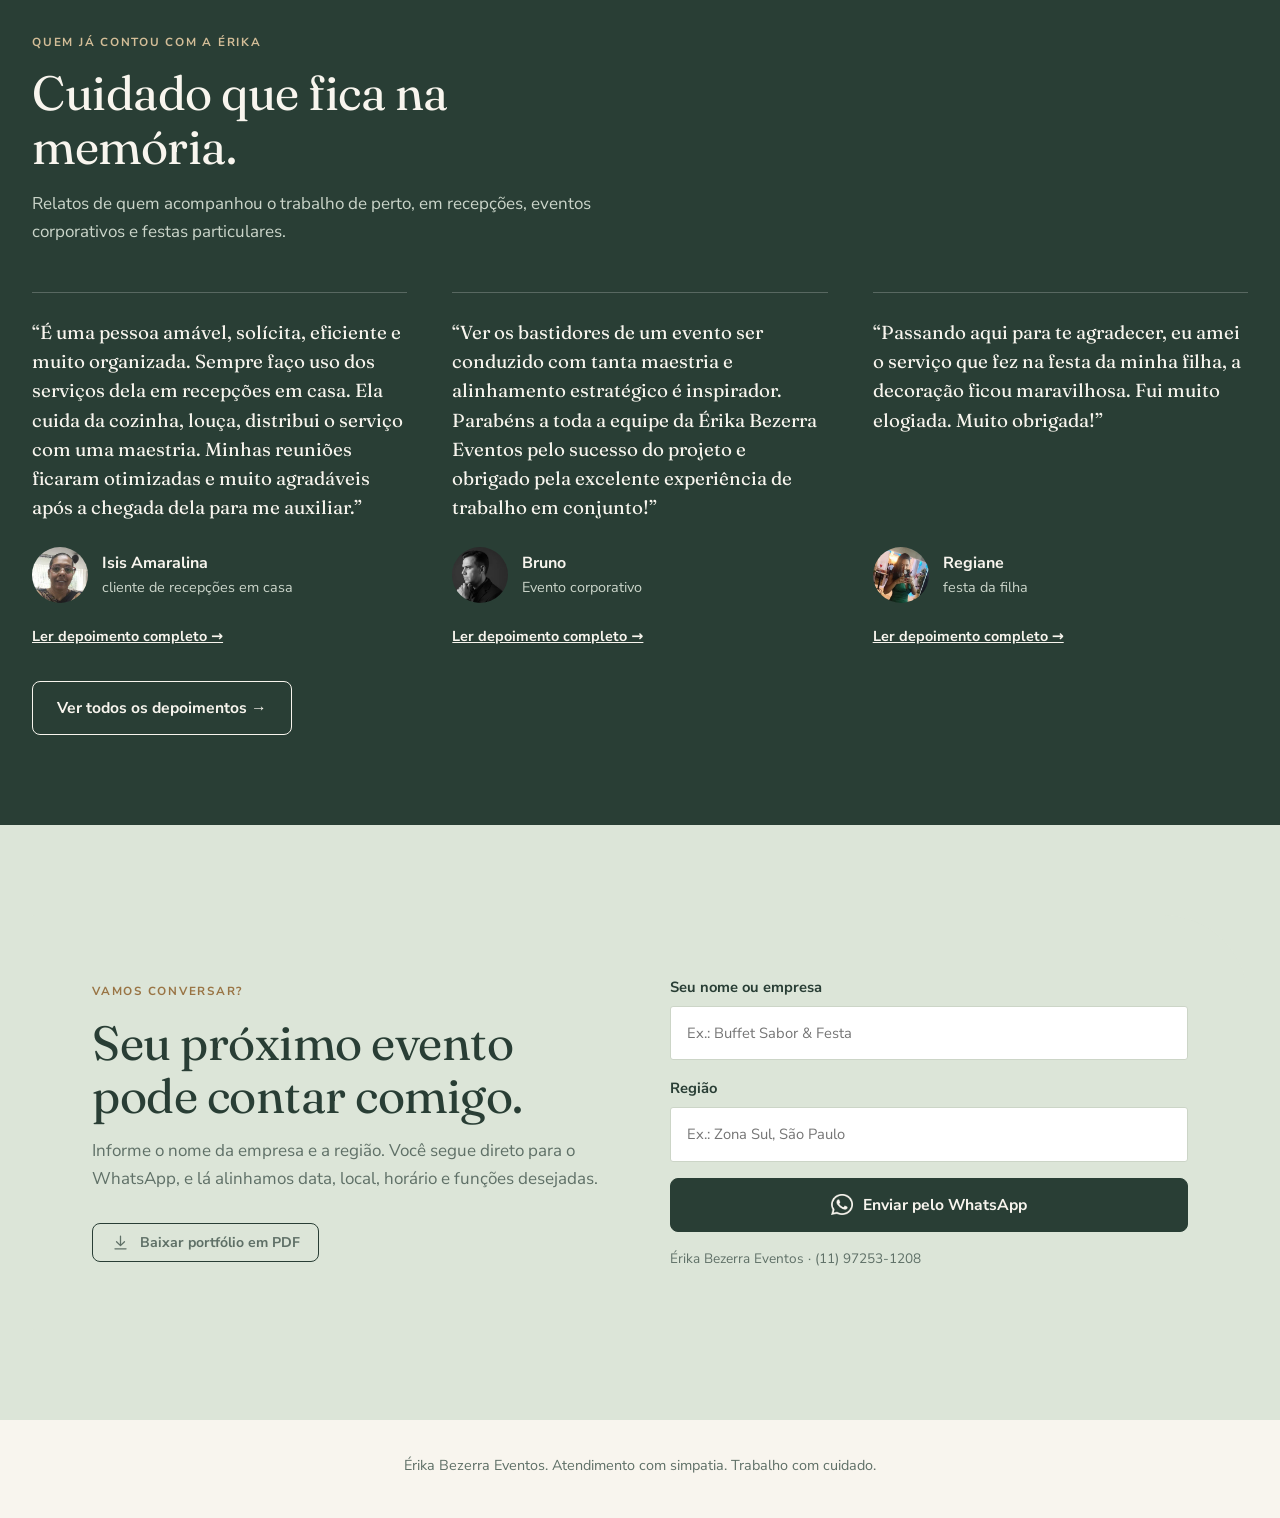
==== commit 11662def: "Add files via upload" ====
--- a/index.html
+++ b/index.html
@@ -231,7 +231,7 @@
  </div>
 </div></section>
 
-<section id="funcoes" class="service-editorial"><div class="wrap"><div class="service-heading"><p class="kick">Como posso ajudar</p><h2>O que o seu evento precisa?</h2><p>Atendimento e apoio combinados com as necessidades de cada trabalho.</p></div><div class="service-rows"><a href="funcoes.html"><span class="service-num">01</span><div><h3>Receber & atender</h3><p>Recepção, credenciamento, bar e camarote.</p></div><span aria-hidden="true">↗</span></a><a href="funcoes.html"><span class="service-num">02</span><div><h3>Apoiar & organizar</h3><p>Assistência de eventos, salão, buffet e cozinha.</p></div><span aria-hidden="true">↗</span></a><a href="funcoes.html#guia"><span class="service-num">03</span><div><h3>Apresentar & acolher</h3><p>Ações promocionais, vendas e condução de grupos.</p></div><span aria-hidden="true">↗</span></a><a href="funcoes.html#decoracao"><span class="service-num">04</span><div><h3>Montar & celebrar</h3><p>Montagem de mesas, organização e decoração.</p></div><span aria-hidden="true">↗</span></a></div></div></section>
+<section id="funcoes" class="service-editorial"><div class="wrap"><div class="service-heading"><p class="kick">Como posso ajudar</p><h2>O que o seu evento precisa?</h2><p>Atendimento e apoio combinados com as necessidades de cada trabalho.</p></div><div class="service-rows"><a href="funcoes.html"><span class="service-num">01</span><div><h3>Receber & atender</h3><p>Recepção, credenciamento, bar e camarote.</p></div><span aria-hidden="true">↗</span></a><a href="funcoes.html"><span class="service-num">02</span><div><h3>Apoiar & organizar</h3><p>Assistência de eventos, salão, buffet e cozinha.</p></div><span aria-hidden="true">↗</span></a><a href="funcoes.html#promotora"><span class="service-num">03</span><div><h3>Apresentar & acolher</h3><p>Promoção de eventos, vendas e condução de grupos.</p></div><span aria-hidden="true">↗</span></a><a href="funcoes.html#decoracao"><span class="service-num">04</span><div><h3>Montar & celebrar</h3><p>Montagem de mesas, organização e decoração.</p></div><span aria-hidden="true">↗</span></a></div></div></section>
 <section class="featured" id="trabalhos"><div class="wrap"><div class="head"><p class="kick">Experiência em eventos</p><h2>Grandes encontros.<br>Trabalho de perto.</h2><p class="sub">Três encontros, diferentes formas de contribuir para que tudo aconteça.</p></div><div class="featured-grid"><article class="featured-card"><a href="trabalhos.html#gaffff-2026" aria-label="Ver trabalho: GAFFFF — Global Agribusiness Festival"><img src="img/gaffff-2026/erika-na-arena.webp" alt="Registro de GAFFFF — Global Agribusiness Festival" loading="lazy" decoding="async"></a><div class="featured-copy"><p class="kick">Outubro de 2026</p><h3>GAFFFF — Global Agribusiness Festival</h3><p class="sub">Nubank Parque · São Paulo</p><p>Auxiliar de cozinha</p><a class="more" href="trabalhos.html#gaffff-2026">Ver fotos e detalhes →</a></div></article><article class="featured-card"><a href="trabalhos.html#tardezinha-2025" aria-label="Ver trabalho: Tardezinha"><img src="media/tardezinha-2025/foto-2.jpg" alt="Registro de Tardezinha" loading="lazy" decoding="async"></a><div class="featured-copy"><p class="kick">2025</p><h3>Tardezinha</h3><p class="sub">Neo Química Arena</p><p>Atendente de bar</p><a class="more" href="trabalhos.html#tardezinha-2025">Ver fotos e detalhes →</a></div></article><article class="featured-card"><a href="trabalhos.html#zayn-2026" aria-label="Ver trabalho: Preparação para o show do Zayn"><img src="media/zayn-2026/foto-1.jpeg" alt="Registro de Preparação para o show do Zayn" loading="lazy" decoding="async"></a><div class="featured-copy"><p class="kick">Setembro de 2026</p><h3>Preparação para o show do Zayn</h3><p class="sub">Nubank Parque</p><p>Auxiliar de cozinha</p><a class="more" href="trabalhos.html#zayn-2026">Ver fotos e detalhes →</a></div></article></div><div class="all-cta"><a class="btn fill" href="trabalhos.html">Ver todos os trabalhos →</a></div></div></section>
 <section class="qualifications" id="certificacoes" aria-labelledby="qualifications-title"><div class="wrap"><div class="head"><p class="kick">Formação para cuidar de cada detalhe</p><h2 id="qualifications-title">Prática, com preparo.</h2><p class="sub">Capacitações em eventos, segurança de alimentos e liderança de equipes.</p></div><div class="qualification-grid"><article class="qualification-card"><a class="qualification-image" href="certificacoes.html#cert-2026-10-planejamento-eventos" aria-label="Ver certificado: Planejamento, Organização e Execução de Eventos"><img src="img/certificados/2026-10-planejamento-eventos-thumb.webp" alt="Certificado: Planejamento, Organização e Execução de Eventos" loading="lazy" decoding="async" width="640" height="453"></a><div class="qualification-copy"><p class="kick">IFRS · 30 horas · 2026</p><h3>Planejamento, Organização e Execução de Eventos</h3><p class="sub">Planejamento e organização para acompanhar cada etapa do evento.</p><a href="certificacoes.html#cert-2026-10-planejamento-eventos">Ver certificado →</a></div></article><article class="qualification-card"><a class="qualification-image" href="certificacoes.html#cert-2023-12-alimentos-seguros" aria-label="Ver certificado: Preparando alimentos seguros"><img src="img/certificados/2023-12-alimentos-seguros-thumb.webp" alt="Certificado: Preparando alimentos seguros" loading="lazy" decoding="async" width="640" height="453"></a><div class="qualification-copy"><p class="kick">Sebrae · 6 horas · 2023</p><h3>Preparando alimentos seguros</h3><p class="sub">Capacitação relacionada à segurança dos alimentos, relevante para cozinha e buffet.</p><a href="certificacoes.html#cert-2023-12-alimentos-seguros">Ver certificado →</a></div></article><article class="qualification-card"><a class="qualification-image" href="certificacoes.html#cert-2024-07-lideranca-de-equipes" aria-label="Ver certificado: Liderança de Equipes"><img src="img/certificados/2024-07-lideranca-de-equipes-thumb.webp" alt="Certificado: Liderança de Equipes" loading="lazy" decoding="async" width="640" height="453"></a><div class="qualification-copy"><p class="kick">Anhanguera · palestra · 2024</p><h3>Liderança de Equipes</h3><p class="sub">Participação em palestra sobre liderança de equipes.</p><a href="certificacoes.html#cert-2024-07-lideranca-de-equipes">Ver certificado →</a></div></article></div><div class="all-cta"><a class="btn line" href="certificacoes.html">Ver todas as certificações →</a></div></div></section>
 
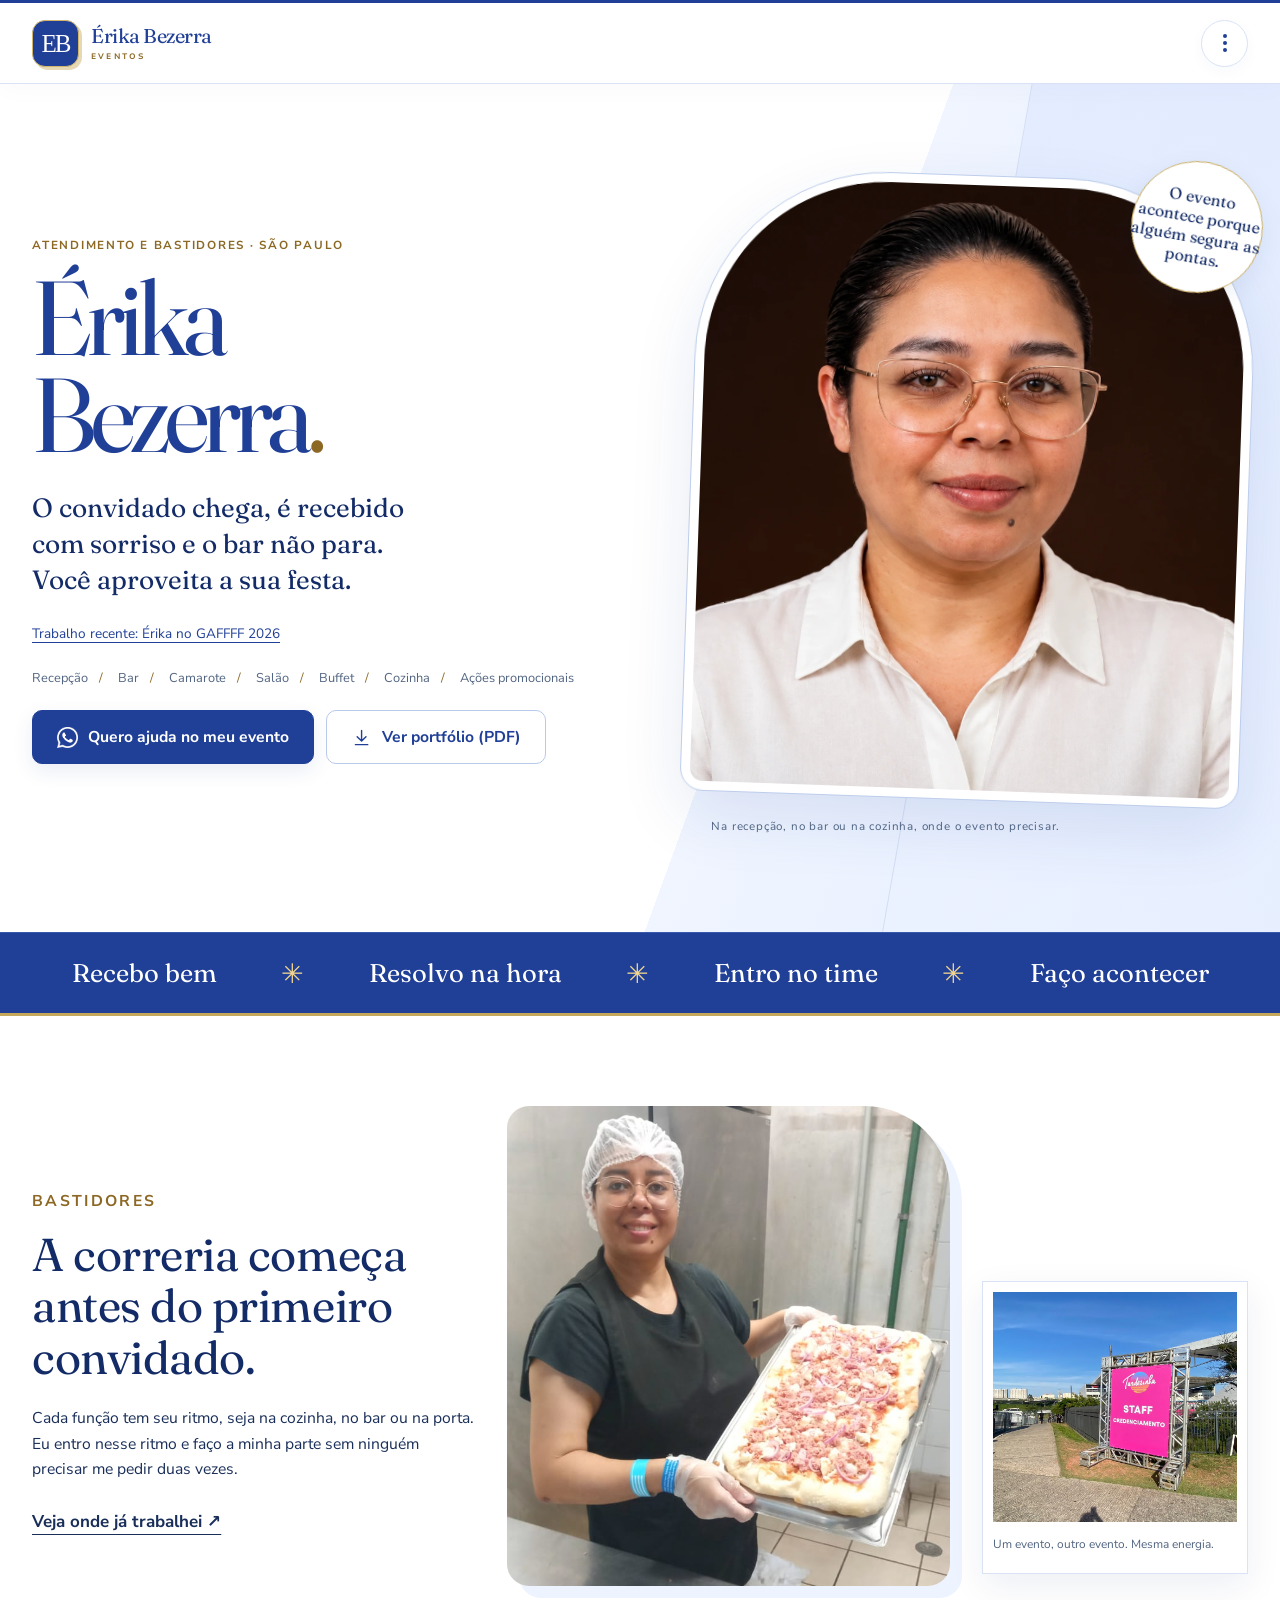
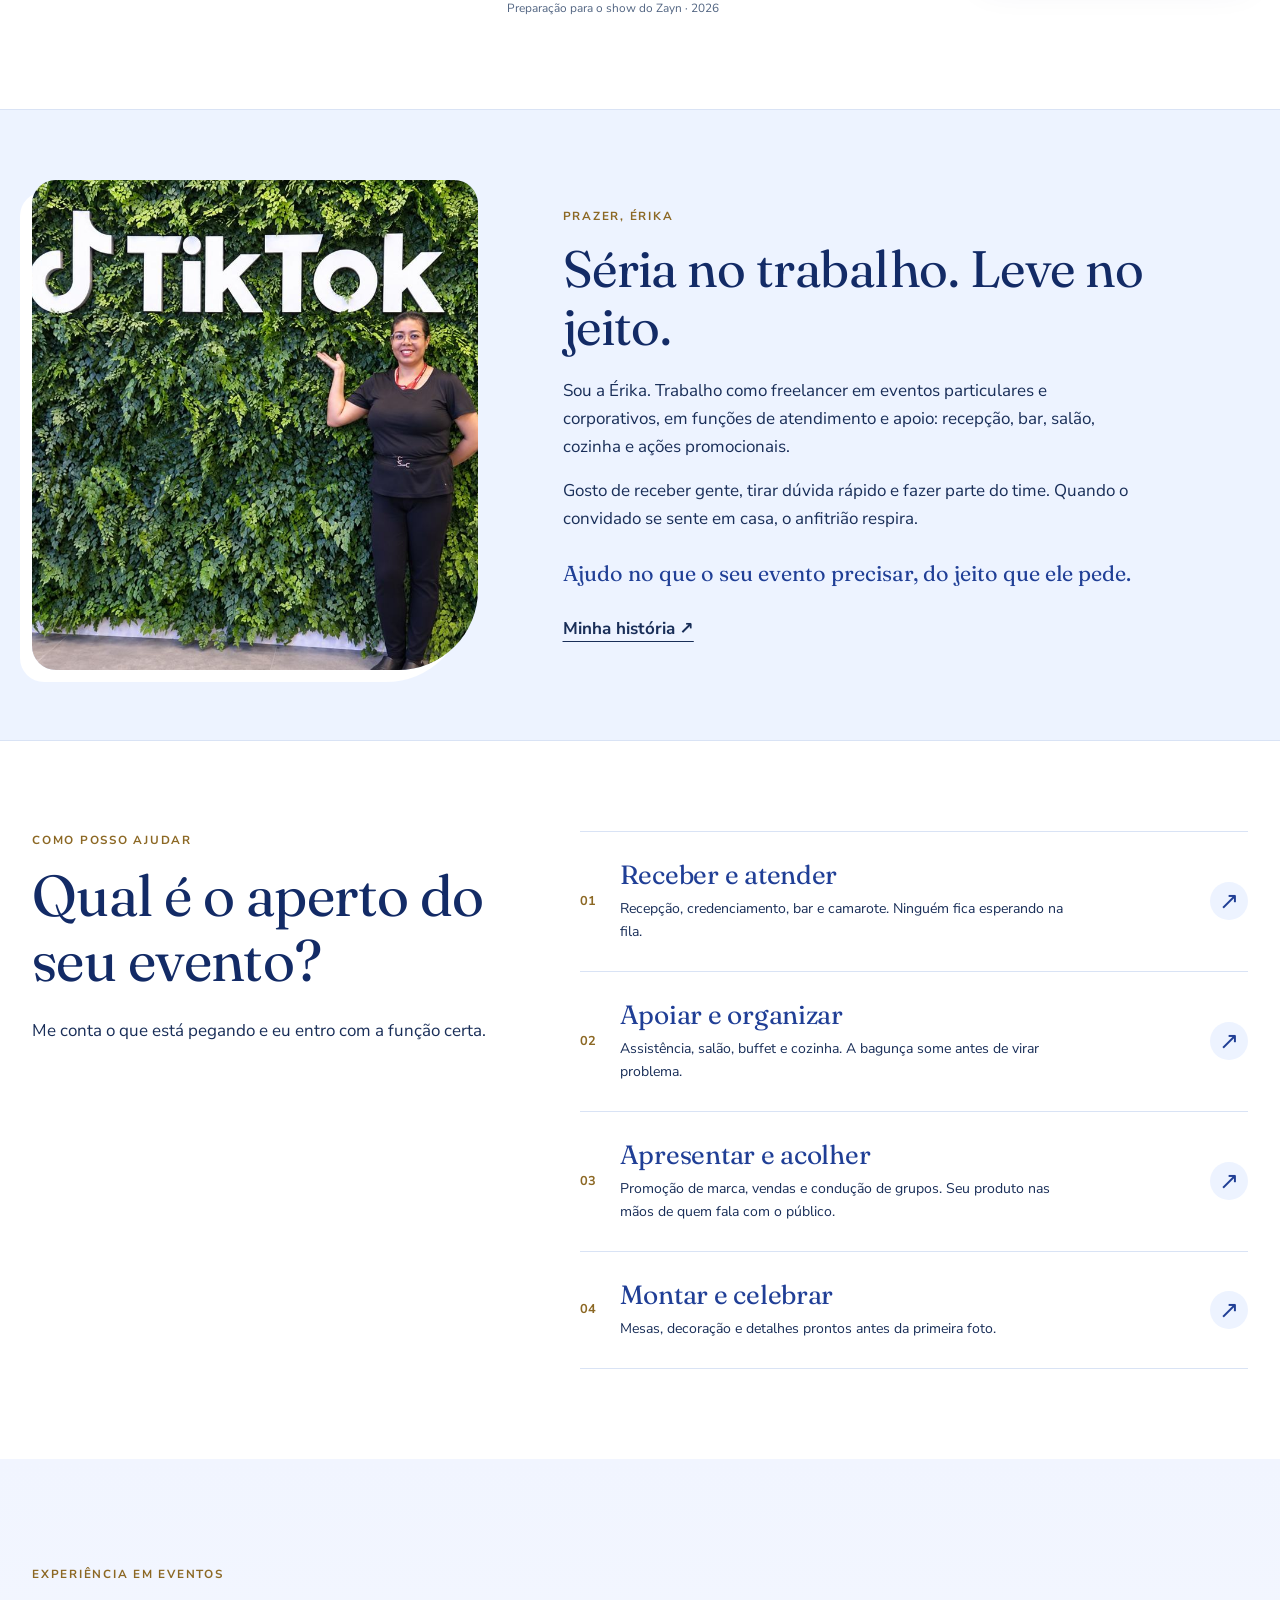
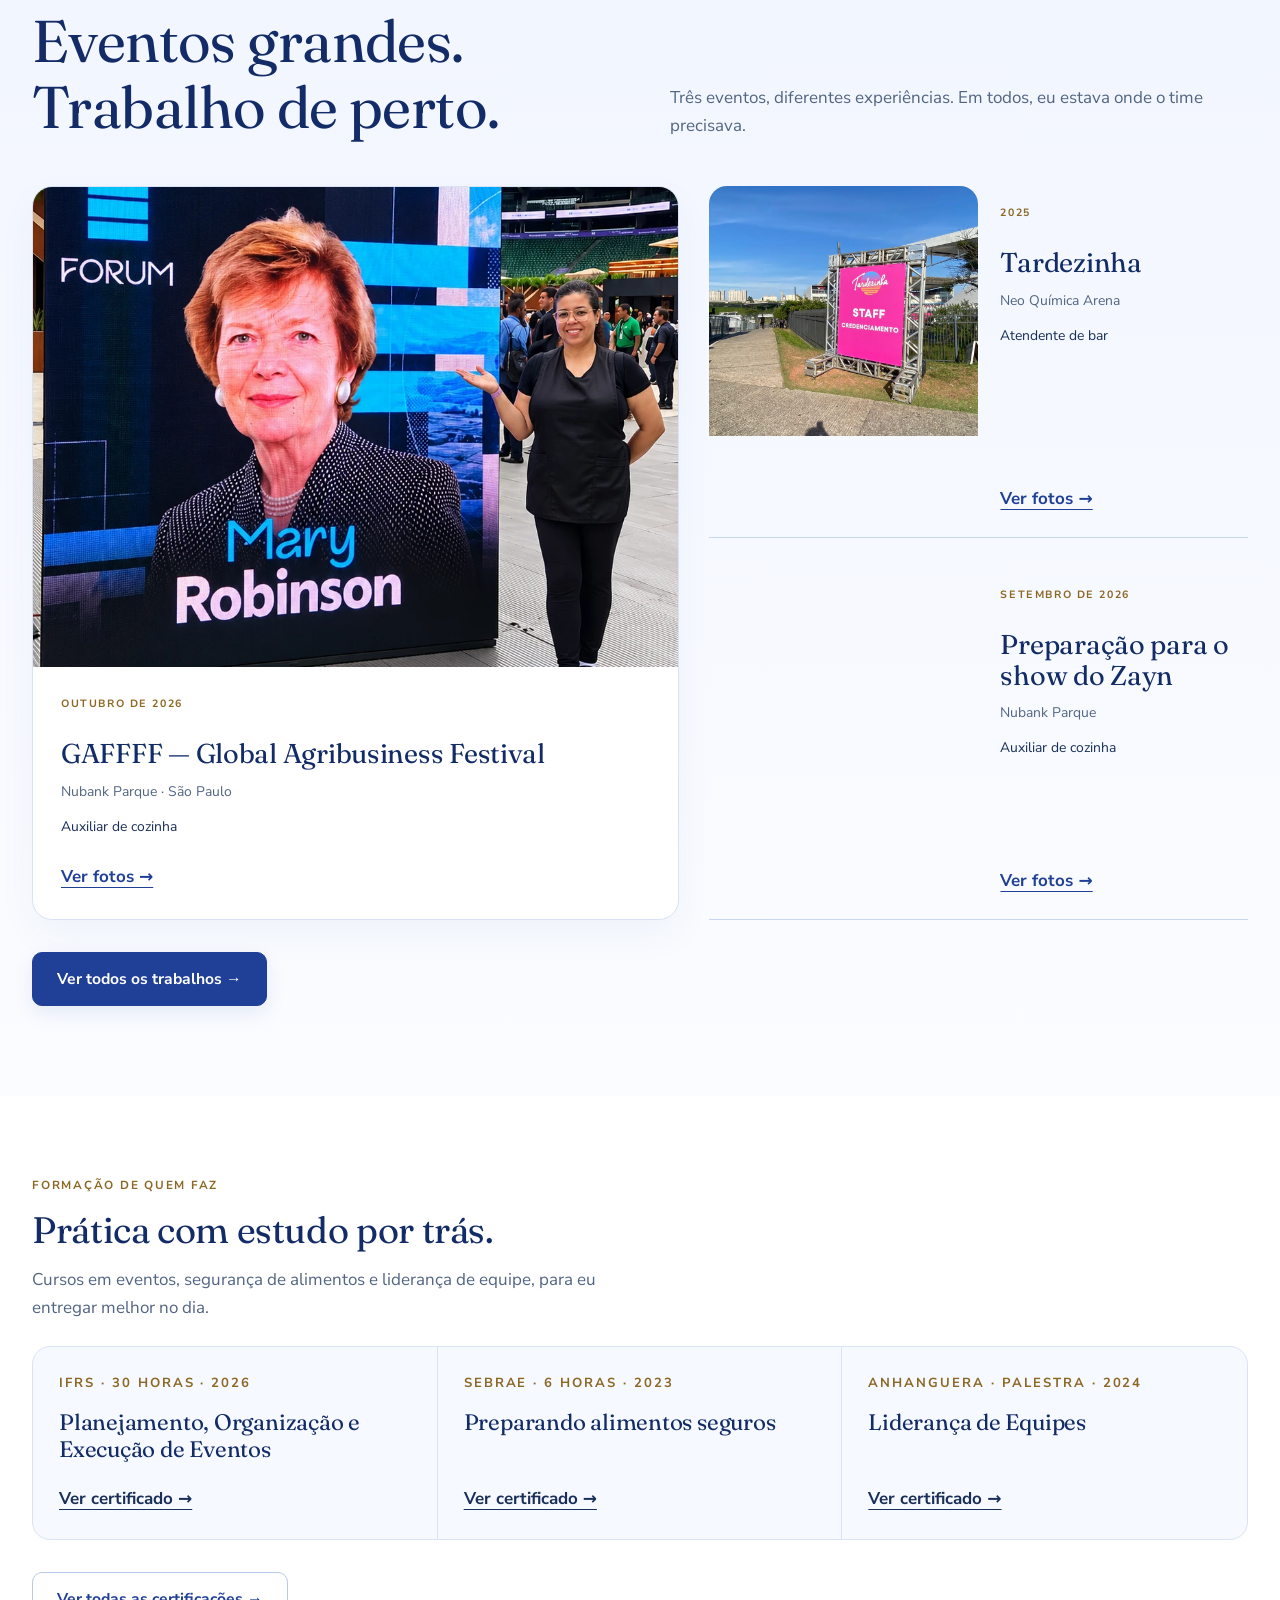
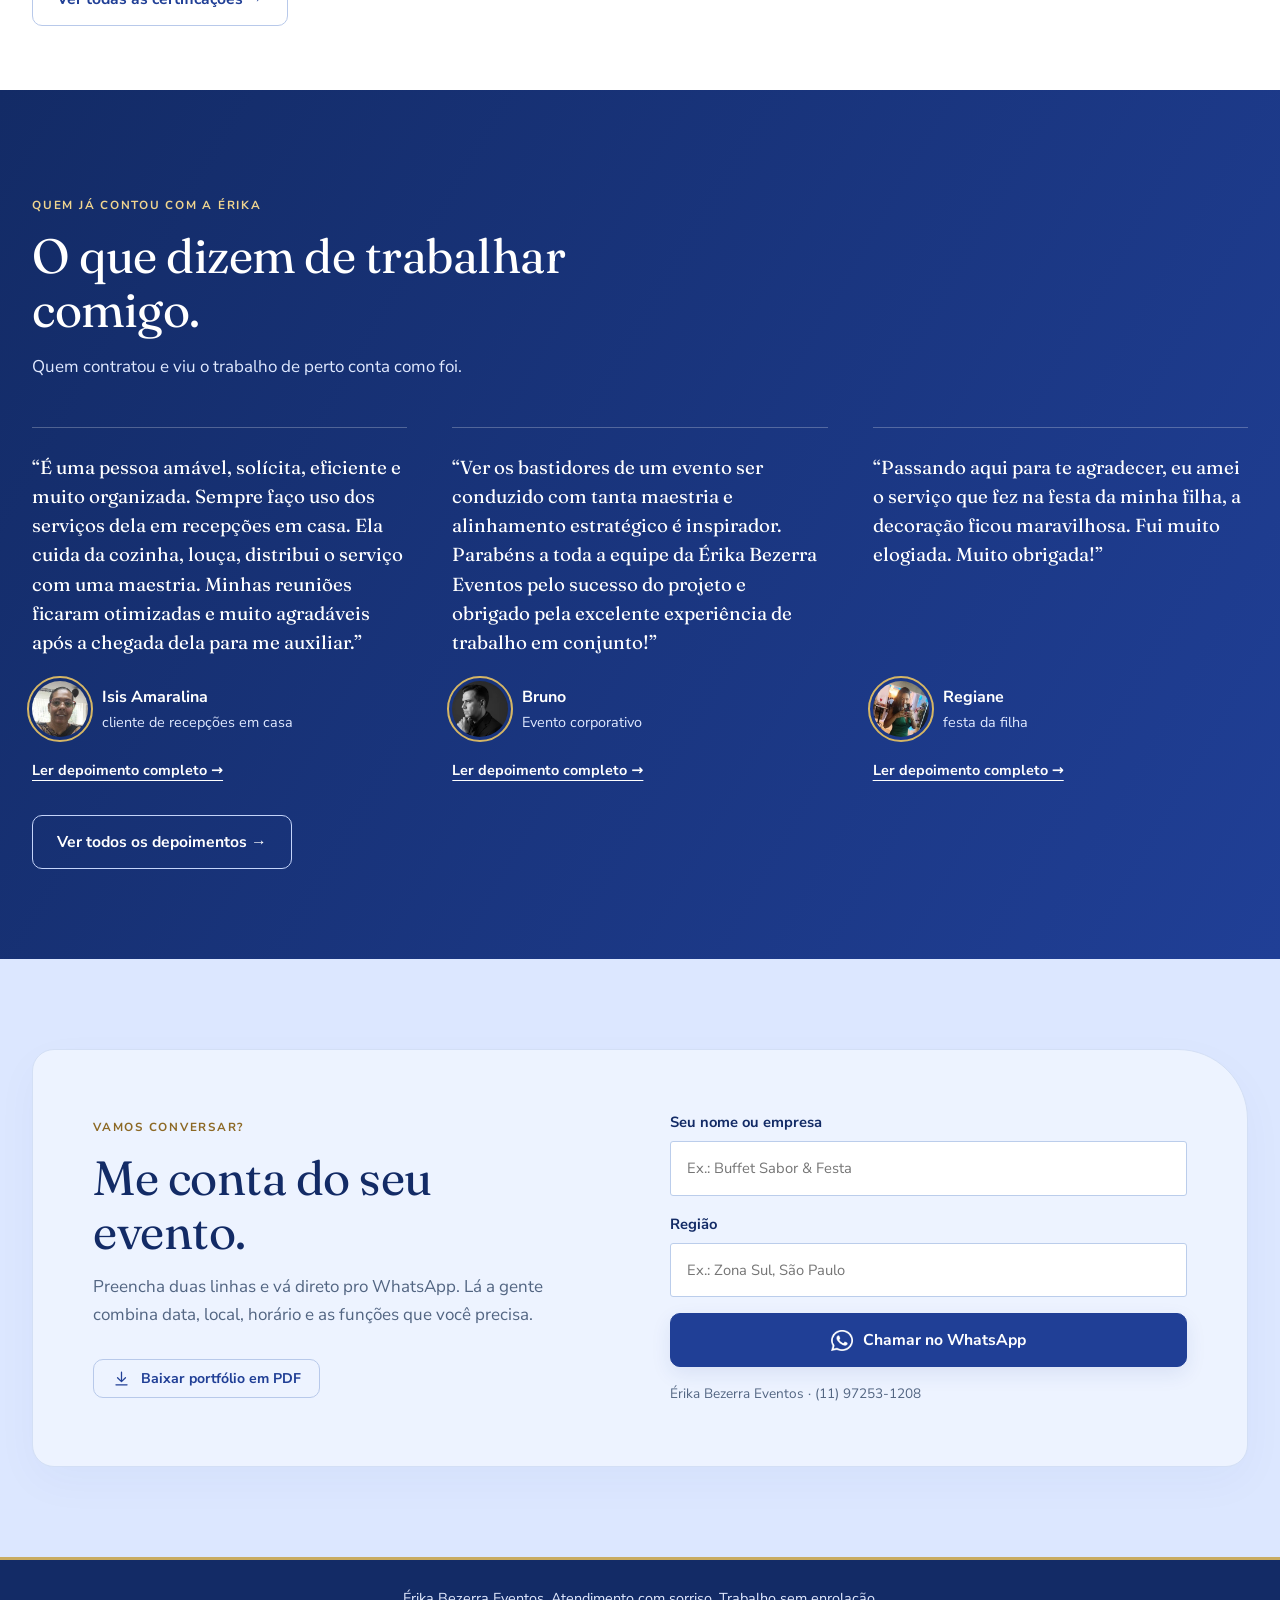
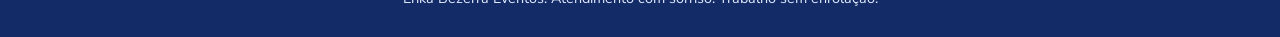
==== commit 6f976480: "Add files via upload" ====
--- a/index.html
+++ b/index.html
@@ -1,11 +1,10 @@
 <!DOCTYPE html>
-<html lang="pt-BR">
-<head>
+<html lang="pt-BR"><head>
 <meta charset="utf-8">
 <meta name="viewport" content="width=device-width, initial-scale=1, viewport-fit=cover">
 <title>Érika Bezerra Eventos | Recepção, bar, salão, buffet e cozinha</title>
-<meta name="description" content="Érika Bezerra, freelancer em eventos particulares e corporativos: recepção, bar, camarote, salão, buffet, cozinha e ações promocionais. Gente bem recebida, eventos bem cuidados.">
-<meta name="theme-color" content="#2E3F38">
+<meta name="description" content="Recepção, bar, salão, buffet e cozinha em eventos particulares e corporativos. Érika Bezerra, em São Paulo.">
+<meta name="theme-color" content="#203F96">
 <link rel="icon" href="favicon.svg" type="image/svg+xml">
 <link rel="icon" href="favicon-32.png" sizes="32x32" type="image/png">
 <link rel="apple-touch-icon" href="apple-touch-icon.png">
@@ -13,16 +12,16 @@
 <meta property="og:type" content="website">
 <meta property="og:locale" content="pt_BR">
 <meta property="og:title" content="Érika Bezerra Eventos">
-<meta property="og:description" content="Gente bem recebida. Eventos bem cuidados. Recepção, bar, salão, buffet, cozinha e ações promocionais.">
-<meta property="og:url" content="https://galpaodaevy.github.io/erikabezerraeventos/">
-<meta property="og:image" content="https://galpaodaevy.github.io/erikabezerraeventos/img/og.jpg">
+<meta property="og:description" content="Recepção, bar, salão, buffet e cozinha em eventos particulares e corporativos. Érika Bezerra, em São Paulo.">
+<meta property="og:url" content="https://erikabezerraeventos.com.br/">
+<meta property="og:image" content="https://erikabezerraeventos.com.br/img/og.jpg">
 <meta property="og:image:width" content="1200">
 <meta property="og:image:height" content="630">
 <meta name="twitter:card" content="summary_large_image">
-<meta name="twitter:image" content="https://galpaodaevy.github.io/erikabezerraeventos/img/og.jpg">
+<meta name="twitter:image" content="https://erikabezerraeventos.com.br/img/og.jpg">
 <link rel="preconnect" href="https://fonts.googleapis.com">
-<link rel="preconnect" href="https://fonts.gstatic.com" crossorigin>
-<link href="https://fonts.googleapis.com/css2?family=Fraunces:opsz,wght@9..144,300;9..144,400;9..144,500&family=Nunito+Sans:wght@400;600;700&display=swap" rel="stylesheet">
+<link rel="preconnect" href="https://fonts.gstatic.com" crossorigin="">
+<link href="https://fonts.googleapis.com/css2?family=Fraunces:opsz,wght@9..144,300;9..144,400;9..144,500&amp;family=Nunito+Sans:wght@400;600;700&amp;display=swap" rel="stylesheet">
 <style>
 :root{--cream:#FAF9F5;--sage:#E3E9DF;--sage2:#EEF2EA;--green:#2E3F38;--mute:#5F7067;--gold:#A8845A;--line:#dde3d8;--r:22px;--ease:cubic-bezier(.22,.61,.36,1)}
 *{box-sizing:border-box;margin:0}
@@ -176,86 +175,87 @@
 <link rel="stylesheet" href="depoimentos.css">
 <link rel="stylesheet" href="whatsapp-icons.css">
 <link rel="stylesheet" href="menu.css">
-<script src="menu.js" defer></script>
+<script src="menu.js" defer=""></script>
 <link rel="stylesheet" href="identidade.css">
-<script src="movimento.js" defer></script>
+<script src="movimento.js" defer=""></script>
+<link rel="canonical" href="https://erikabezerraeventos.com.br/"><link rel="stylesheet" href="marca-azul.css">
 </head>
 <body class="home">
 <svg width="0" height="0" style="position:absolute" aria-hidden="true">
-<symbol id="i-recep" viewBox="0 0 24 24"><circle cx="12" cy="8" r="4"/><path d="M4 21c0-4 4-6 8-6s8 2 8 6"/></symbol>
-<symbol id="i-bar" viewBox="0 0 24 24"><path d="M5 4h14l-7 9zM12 13v7M8 20h8"/></symbol>
-<symbol id="i-vip" viewBox="0 0 24 24"><path d="M12 3l2.7 5.6 6.1.9-4.4 4.3 1 6.1L12 17l-5.4 2.9 1-6.1L3.2 9.5l6.1-.9z"/></symbol>
-<symbol id="i-salao" viewBox="0 0 24 24"><circle cx="12" cy="12" r="8"/><circle cx="12" cy="12" r="4"/></symbol>
-<symbol id="i-assist" viewBox="0 0 24 24"><rect x="5" y="4" width="14" height="17" rx="2"/><path d="M9 4h6v3H9zM9 12h6M9 16h4"/></symbol>
-<symbol id="i-coz" viewBox="0 0 24 24"><path d="M7 14a4 4 0 1 1 1-7.8A4 4 0 0 1 16 6a4 4 0 0 1 1 8v5H7zM7 17h10"/></symbol>
-<symbol id="i-demo" viewBox="0 0 24 24"><path d="M4 10v4h3l7 4V6l-7 4zM17 9a4 4 0 0 1 0 6"/></symbol>
-<symbol id="i-mesa" viewBox="0 0 24 24"><path d="M4 11h16v9H4zM3 7h18v4H3zM12 7v13M12 7c-2-3-5-3-5-1s3 1 5 1 5 1 5-1-3-2-5 1"/></symbol>
-<symbol id="i-pin" viewBox="0 0 24 24"><path d="M12 21s7-6 7-11a7 7 0 1 0-14 0c0 5 7 11 7 11z"/><circle cx="12" cy="10" r="2.5"/></symbol>
-<symbol id="i-heart" viewBox="0 0 24 24"><path d="M12 20s-7-4.4-7-10a4 4 0 0 1 7-2.6A4 4 0 0 1 19 10c0 5.6-7 10-7 10z"/></symbol>
-<symbol id="i-users" viewBox="0 0 24 24"><circle cx="9" cy="8" r="3.5"/><path d="M2.5 20c0-3.6 3-5.5 6.5-5.5s6.5 1.900 6.5 5.500M16 4.800a3.500 3.500 0 0 1 0 6.400M18 15c2.200.6 3.500 2.300 3.500 5"/></symbol>
-<symbol id="i-check" viewBox="0 0 24 24"><circle cx="12" cy="12" r="9"/><path d="M8 12l3 3 5-6"/></symbol>
-
-<symbol id="i-dl" viewBox="0 0 24 24"><path d="M12 4v11M7 11l5 5 5-5M5 20h14"/></symbol>
+<symbol id="i-recep" viewBox="0 0 24 24"><circle cx="12" cy="8" r="4"></circle><path d="M4 21c0-4 4-6 8-6s8 2 8 6"></path></symbol>
+<symbol id="i-bar" viewBox="0 0 24 24"><path d="M5 4h14l-7 9zM12 13v7M8 20h8"></path></symbol>
+<symbol id="i-vip" viewBox="0 0 24 24"><path d="M12 3l2.7 5.6 6.1.9-4.4 4.3 1 6.1L12 17l-5.4 2.9 1-6.1L3.2 9.5l6.1-.9z"></path></symbol>
+<symbol id="i-salao" viewBox="0 0 24 24"><circle cx="12" cy="12" r="8"></circle><circle cx="12" cy="12" r="4"></circle></symbol>
+<symbol id="i-assist" viewBox="0 0 24 24"><rect x="5" y="4" width="14" height="17" rx="2"></rect><path d="M9 4h6v3H9zM9 12h6M9 16h4"></path></symbol>
+<symbol id="i-coz" viewBox="0 0 24 24"><path d="M7 14a4 4 0 1 1 1-7.8A4 4 0 0 1 16 6a4 4 0 0 1 1 8v5H7zM7 17h10"></path></symbol>
+<symbol id="i-demo" viewBox="0 0 24 24"><path d="M4 10v4h3l7 4V6l-7 4zM17 9a4 4 0 0 1 0 6"></path></symbol>
+<symbol id="i-mesa" viewBox="0 0 24 24"><path d="M4 11h16v9H4zM3 7h18v4H3zM12 7v13M12 7c-2-3-5-3-5-1s3 1 5 1 5 1 5-1-3-2-5 1"></path></symbol>
+<symbol id="i-pin" viewBox="0 0 24 24"><path d="M12 21s7-6 7-11a7 7 0 1 0-14 0c0 5 7 11 7 11z"></path><circle cx="12" cy="10" r="2.5"></circle></symbol>
+<symbol id="i-heart" viewBox="0 0 24 24"><path d="M12 20s-7-4.4-7-10a4 4 0 0 1 7-2.6A4 4 0 0 1 19 10c0 5.6-7 10-7 10z"></path></symbol>
+<symbol id="i-users" viewBox="0 0 24 24"><circle cx="9" cy="8" r="3.5"></circle><path d="M2.5 20c0-3.6 3-5.5 6.5-5.5s6.5 1.900 6.5 5.500M16 4.800a3.500 3.500 0 0 1 0 6.400M18 15c2.200.6 3.500 2.300 3.500 5"></path></symbol>
+<symbol id="i-check" viewBox="0 0 24 24"><circle cx="12" cy="12" r="9"></circle><path d="M8 12l3 3 5-6"></path></symbol>
+
+<symbol id="i-dl" viewBox="0 0 24 24"><path d="M12 4v11M7 11l5 5 5-5M5 20h14"></path></symbol>
 </svg>
 
 <header id="top"><div class="wrap bar">
- <a class="logo" href="#inicio">Érika Bezerra</a>
- <div class="header-menu"><button class="menu-toggle" type="button" aria-label="Abrir menu de navegação" aria-expanded="false" aria-controls="menu-principal"><svg viewBox="0 0 24 24" aria-hidden="true" fill="currentColor"><circle cx="12" cy="5" r="2"/><circle cx="12" cy="12" r="2"/><circle cx="12" cy="19" r="2"/></svg></button><nav class="menu-panel" id="menu-principal" aria-label="Principal" hidden><a href="sobre.html">Sobre</a><a href="funcoes.html">Funções</a><a href="trabalhos.html">Trabalhos</a><a href="certificacoes.html">Certificações</a><a href="depoimentos.html">Depoimentos</a><a href="#contato">Contato</a><a class="menu-portfolio" href="portfolio-erika-bezerra.pdf" target="_blank" rel="noopener" download>Baixar portfólio PDF ↗</a></nav></div>
+ <a class="logo" href="#inicio"><span class="brand-monogram" aria-hidden="true">EB</span><span class="brand-name">Érika Bezerra<small>EVENTOS</small></span></a>
+ <div class="header-menu"><button class="menu-toggle" type="button" aria-label="Abrir menu de navegação" aria-expanded="false" aria-controls="menu-principal"><svg viewBox="0 0 24 24" aria-hidden="true" fill="currentColor"><circle cx="12" cy="5" r="2"></circle><circle cx="12" cy="12" r="2"></circle><circle cx="12" cy="19" r="2"></circle></svg></button><nav class="menu-panel" id="menu-principal" aria-label="Principal" hidden=""><a href="sobre.html">Sobre</a><a href="funcoes.html">Funções</a><a href="trabalhos.html">Trabalhos</a><a href="certificacoes.html">Certificações</a><a href="depoimentos.html">Depoimentos</a><a href="#contato">Contato</a><a class="menu-portfolio" href="portfolio-erika-bezerra.pdf" target="_blank" rel="noopener" download="">Baixar portfólio PDF ↗</a></nav></div>
 </div></header>
 
 <main>
 <section class="hero" id="inicio"><div class="wrap">
  <div>
-  <p class="kick in">Atendimento & bastidores · São Paulo</p>
+  <p class="kick in">Atendimento e bastidores · São Paulo</p>
   <h1 class="in"><span>Érika</span><span>Bezerra<span class="gold-dot">.</span></span></h1>
-  <p class="tag in">Gente bem recebida. Eventos bem cuidados.</p><a class="event-link" href="trabalhos.html#gaffff-2026">Trabalho recente: Érika no GAFFFF 2026</a>
+  <p class="tag in">O convidado chega, é recebido com sorriso e o bar não para. Você aproveita a sua festa.</p><a class="event-link" href="trabalhos.html#gaffff-2026">Trabalho recente: Érika no GAFFFF 2026</a>
   <ul class="chips in"><li>Recepção</li><li>Bar</li><li>Camarote</li><li>Salão</li><li>Buffet</li><li>Cozinha</li><li>Ações promocionais</li></ul>
   <div class="cta in">
-   <a class="btn fill" href="#contato"><span class="ic whatsapp-icon" aria-hidden="true"></span>Chamar para o meu evento</a>
-   <a class="btn line" href="portfolio-erika-bezerra.pdf" target="_blank" rel="noopener" download><svg class="ic"><use href="#i-dl"/></svg>Ver portfólio em PDF</a>
+   <a class="btn fill" href="#contato"><span class="ic whatsapp-icon" aria-hidden="true"></span>Quero ajuda no meu evento</a>
+   <a class="btn line" href="portfolio-erika-bezerra.pdf" target="_blank" rel="noopener" download=""><svg class="ic"><use href="#i-dl"></use></svg>Ver portfólio (PDF)</a>
   </div>
  </div>
- <div class="portrait-scene"><span class="portrait-note">O cuidado começa<br>com quem faz.</span><div class="arch"><img src="img/hero-restaurada.webp" alt="Retrato de Érika Bezerra" width="1519" height="1036"></div><span class="portrait-caption">Nos encontros. Nos detalhes. Nos bastidores.</span></div>
+ <div class="portrait-scene"><span class="portrait-note">O evento acontece porque alguém segura as pontas.</span><div class="arch"><img src="img/hero-restaurada.webp" alt="Retrato de Érika Bezerra" width="1519" height="1036"></div><span class="portrait-caption">Na recepção, no bar ou na cozinha, onde o evento precisar.</span></div>
 </div></section>
 
-<div class="event-ribbon" aria-label="Áreas de atuação"><span>Receber bem</span><b aria-hidden="true">✳</b><span>Cuidar dos detalhes</span><b aria-hidden="true">✳</b><span>Somar à equipe</span><b aria-hidden="true">✳</b><span>Fazer acontecer</span></div>
-<section class="backstage"><div class="wrap backstage-layout"><div><p class="kick">Muito acontece antes do primeiro convidado.</p><h2>É nos bastidores que o cuidado ganha forma.</h2><p>Na cozinha, no bar ou recebendo o público: cada função tem seu ritmo. Meu trabalho é entrar nesse ritmo com atenção, organização e disposição.</p><a class="text-link" href="trabalhos.html">Conheça os trabalhos ↗</a></div><figure class="backstage-photo"><img src="media/zayn-2026/foto-4.jpeg" alt="Érika preparando uma pizza nos bastidores do show do Zayn" loading="lazy"><figcaption>Preparação para o show do Zayn · 2026</figcaption></figure><figure class="backstage-small"><img src="media/tardezinha-2025/foto-2.jpg" alt="Registro de Érika no Tardezinha" loading="lazy"><figcaption>Entre um evento e outro,<br>o mesmo cuidado.</figcaption></figure></div></section>
+<div class="event-ribbon" aria-label="Áreas de atuação"><span>Recebo bem</span><b aria-hidden="true">✳</b><span>Resolvo na hora</span><b aria-hidden="true">✳</b><span>Entro no time</span><b aria-hidden="true">✳</b><span>Faço acontecer</span></div>
+<section class="backstage"><div class="wrap backstage-layout"><div><p class="kick">Bastidores</p><h2>A correria começa antes do primeiro convidado.</h2><p>Cada função tem seu ritmo, seja na cozinha, no bar ou na porta. Eu entro nesse ritmo e faço a minha parte sem ninguém precisar me pedir duas vezes.</p><a class="text-link" href="trabalhos.html">Veja onde já trabalhei ↗</a></div><figure class="backstage-photo"><img src="media/zayn-2026/foto-4.jpeg" alt="Érika preparando uma pizza nos bastidores do show do Zayn" loading="lazy"><figcaption>Preparação para o show do Zayn · 2026</figcaption></figure><figure class="backstage-small"><img src="media/tardezinha-2025/foto-2.jpg" alt="Registro de Érika no Tardezinha" loading="lazy"><figcaption>Um evento, outro evento. Mesma energia.</figcaption></figure></div></section>
 <section class="about" id="sobre"><div class="wrap split">
  <div class="ph rv"><img src="img/sobre.jpg" alt="Érika Bezerra em frente a um painel verde em um evento corporativo" loading="lazy"></div>
  <div class="rv" style="--d:.15s">
   <p class="kick">Prazer, Érika</p>
-  <h2>Profissional no trabalho. Acolhedora no jeito.</h2>
-  <p style="margin-top:22px">Sou Érika Bezerra e atuo como freelancer em eventos particulares e corporativos, em diferentes funções de atendimento e apoio.</p>
-  <p>Gosto de receber bem, orientar com atenção e colaborar com a equipe para que cada pessoa se sinta à vontade.</p>
-  <p class="big">Simpatia, organização e disposição para ajudar, respeitando as necessidades de cada trabalho.</p><a class="text-link" href="sobre.html">Conheça minha história ↗</a>
+  <h2>Séria no trabalho. Leve no jeito.</h2>
+  <p style="margin-top:22px">Sou a Érika. Trabalho como freelancer em eventos particulares e corporativos, em funções de atendimento e apoio: recepção, bar, salão, cozinha e ações promocionais.</p>
+  <p>Gosto de receber gente, tirar dúvida rápido e fazer parte do time. Quando o convidado se sente em casa, o anfitrião respira.</p>
+  <p class="big">Ajudo no que o seu evento precisar, do jeito que ele pede.</p><a class="text-link" href="sobre.html">Minha história ↗</a>
  </div>
 </div></section>
 
-<section id="funcoes" class="service-editorial"><div class="wrap"><div class="service-heading"><p class="kick">Como posso ajudar</p><h2>O que o seu evento precisa?</h2><p>Atendimento e apoio combinados com as necessidades de cada trabalho.</p></div><div class="service-rows"><a href="funcoes.html"><span class="service-num">01</span><div><h3>Receber & atender</h3><p>Recepção, credenciamento, bar e camarote.</p></div><span aria-hidden="true">↗</span></a><a href="funcoes.html"><span class="service-num">02</span><div><h3>Apoiar & organizar</h3><p>Assistência de eventos, salão, buffet e cozinha.</p></div><span aria-hidden="true">↗</span></a><a href="funcoes.html#promotora"><span class="service-num">03</span><div><h3>Apresentar & acolher</h3><p>Promoção de eventos, vendas e condução de grupos.</p></div><span aria-hidden="true">↗</span></a><a href="funcoes.html#decoracao"><span class="service-num">04</span><div><h3>Montar & celebrar</h3><p>Montagem de mesas, organização e decoração.</p></div><span aria-hidden="true">↗</span></a></div></div></section>
-<section class="featured" id="trabalhos"><div class="wrap"><div class="head"><p class="kick">Experiência em eventos</p><h2>Grandes encontros.<br>Trabalho de perto.</h2><p class="sub">Três encontros, diferentes formas de contribuir para que tudo aconteça.</p></div><div class="featured-grid"><article class="featured-card"><a href="trabalhos.html#gaffff-2026" aria-label="Ver trabalho: GAFFFF — Global Agribusiness Festival"><img src="img/gaffff-2026/erika-na-arena.webp" alt="Registro de GAFFFF — Global Agribusiness Festival" loading="lazy" decoding="async"></a><div class="featured-copy"><p class="kick">Outubro de 2026</p><h3>GAFFFF — Global Agribusiness Festival</h3><p class="sub">Nubank Parque · São Paulo</p><p>Auxiliar de cozinha</p><a class="more" href="trabalhos.html#gaffff-2026">Ver fotos e detalhes →</a></div></article><article class="featured-card"><a href="trabalhos.html#tardezinha-2025" aria-label="Ver trabalho: Tardezinha"><img src="media/tardezinha-2025/foto-2.jpg" alt="Registro de Tardezinha" loading="lazy" decoding="async"></a><div class="featured-copy"><p class="kick">2025</p><h3>Tardezinha</h3><p class="sub">Neo Química Arena</p><p>Atendente de bar</p><a class="more" href="trabalhos.html#tardezinha-2025">Ver fotos e detalhes →</a></div></article><article class="featured-card"><a href="trabalhos.html#zayn-2026" aria-label="Ver trabalho: Preparação para o show do Zayn"><img src="media/zayn-2026/foto-1.jpeg" alt="Registro de Preparação para o show do Zayn" loading="lazy" decoding="async"></a><div class="featured-copy"><p class="kick">Setembro de 2026</p><h3>Preparação para o show do Zayn</h3><p class="sub">Nubank Parque</p><p>Auxiliar de cozinha</p><a class="more" href="trabalhos.html#zayn-2026">Ver fotos e detalhes →</a></div></article></div><div class="all-cta"><a class="btn fill" href="trabalhos.html">Ver todos os trabalhos →</a></div></div></section>
-<section class="qualifications" id="certificacoes" aria-labelledby="qualifications-title"><div class="wrap"><div class="head"><p class="kick">Formação para cuidar de cada detalhe</p><h2 id="qualifications-title">Prática, com preparo.</h2><p class="sub">Capacitações em eventos, segurança de alimentos e liderança de equipes.</p></div><div class="qualification-grid"><article class="qualification-card"><a class="qualification-image" href="certificacoes.html#cert-2026-10-planejamento-eventos" aria-label="Ver certificado: Planejamento, Organização e Execução de Eventos"><img src="img/certificados/2026-10-planejamento-eventos-thumb.webp" alt="Certificado: Planejamento, Organização e Execução de Eventos" loading="lazy" decoding="async" width="640" height="453"></a><div class="qualification-copy"><p class="kick">IFRS · 30 horas · 2026</p><h3>Planejamento, Organização e Execução de Eventos</h3><p class="sub">Planejamento e organização para acompanhar cada etapa do evento.</p><a href="certificacoes.html#cert-2026-10-planejamento-eventos">Ver certificado →</a></div></article><article class="qualification-card"><a class="qualification-image" href="certificacoes.html#cert-2023-12-alimentos-seguros" aria-label="Ver certificado: Preparando alimentos seguros"><img src="img/certificados/2023-12-alimentos-seguros-thumb.webp" alt="Certificado: Preparando alimentos seguros" loading="lazy" decoding="async" width="640" height="453"></a><div class="qualification-copy"><p class="kick">Sebrae · 6 horas · 2023</p><h3>Preparando alimentos seguros</h3><p class="sub">Capacitação relacionada à segurança dos alimentos, relevante para cozinha e buffet.</p><a href="certificacoes.html#cert-2023-12-alimentos-seguros">Ver certificado →</a></div></article><article class="qualification-card"><a class="qualification-image" href="certificacoes.html#cert-2024-07-lideranca-de-equipes" aria-label="Ver certificado: Liderança de Equipes"><img src="img/certificados/2024-07-lideranca-de-equipes-thumb.webp" alt="Certificado: Liderança de Equipes" loading="lazy" decoding="async" width="640" height="453"></a><div class="qualification-copy"><p class="kick">Anhanguera · palestra · 2024</p><h3>Liderança de Equipes</h3><p class="sub">Participação em palestra sobre liderança de equipes.</p><a href="certificacoes.html#cert-2024-07-lideranca-de-equipes">Ver certificado →</a></div></article></div><div class="all-cta"><a class="btn line" href="certificacoes.html">Ver todas as certificações →</a></div></div></section>
-
-
-<section class="client-stories" id="depoimentos" aria-labelledby="depoimentos-title"><div class="wrap"><div class="head"><p class="kick">Quem já contou com a Érika</p><h2 id="depoimentos-title">Cuidado que fica na memória.</h2><p class="sub">Relatos de quem acompanhou o trabalho de perto, em recepções, eventos corporativos e festas particulares.</p></div><ul class="stories-grid"><li class="story-card" id="depoimento-isis-amaralina"><figure><blockquote><p>“É uma pessoa amável, solícita, eficiente e muito organizada. Sempre faço uso dos serviços dela em recepções em casa. Ela cuida da cozinha, louça, distribui o serviço com uma maestria. Minhas reuniões ficaram otimizadas e muito agradáveis após a chegada dela para me auxiliar.”</p></blockquote><div class="story-person"><img src="img/depoimentos/isis-amaralina.webp" alt="Isis Amaralina" loading="lazy" decoding="async" width="56" height="56"><figcaption><strong>Isis Amaralina</strong><span class="story-context">cliente de recepções em casa</span></figcaption></div></figure><a class="story-link" href="depoimentos.html#depoimento-isis-amaralina">Ler depoimento completo →</a></li><li class="story-card" id="depoimento-bruno"><figure><blockquote><p>“Ver os bastidores de um evento ser conduzido com tanta maestria e alinhamento estratégico é inspirador. Parabéns a toda a equipe da Érika Bezerra Eventos pelo sucesso do projeto e obrigado pela excelente experiência de trabalho em conjunto!”</p></blockquote><div class="story-person"><img src="img/depoimentos/bruno.webp" alt="Bruno" loading="lazy" decoding="async" width="56" height="56"><figcaption><strong>Bruno</strong><span class="story-context">Evento corporativo</span></figcaption></div></figure><a class="story-link" href="depoimentos.html#depoimento-bruno">Ler depoimento completo →</a></li><li class="story-card" id="depoimento-regiane"><figure><blockquote><p>“Passando aqui para te agradecer, eu amei o serviço que fez na festa da minha filha, a decoração ficou maravilhosa. Fui muito elogiada. Muito obrigada!”</p></blockquote><div class="story-person"><img src="img/depoimentos/regiane.webp" alt="Regiane" loading="lazy" decoding="async" width="56" height="56"><figcaption><strong>Regiane</strong><span class="story-context">festa da filha</span></figcaption></div></figure><a class="story-link" href="depoimentos.html#depoimento-regiane">Ler depoimento completo →</a></li></ul><div class="all-cta"><a class="btn line" href="depoimentos.html">Ver todos os depoimentos →</a></div></div></section>
+<section id="funcoes" class="service-editorial"><div class="wrap"><div class="service-heading"><p class="kick">Como posso ajudar</p><h2>Qual é o aperto do seu evento?</h2><p>Me conta o que está pegando e eu entro com a função certa.</p></div><div class="service-rows"><a href="funcoes.html"><span class="service-num">01</span><div><h3>Receber e atender</h3><p>Recepção, credenciamento, bar e camarote. Ninguém fica esperando na fila.</p></div><span aria-hidden="true">↗</span></a><a href="funcoes.html"><span class="service-num">02</span><div><h3>Apoiar e organizar</h3><p>Assistência, salão, buffet e cozinha. A bagunça some antes de virar problema.</p></div><span aria-hidden="true">↗</span></a><a href="funcoes.html#promotora"><span class="service-num">03</span><div><h3>Apresentar e acolher</h3><p>Promoção de marca, vendas e condução de grupos. Seu produto nas mãos de quem fala com o público.</p></div><span aria-hidden="true">↗</span></a><a href="funcoes.html#decoracao"><span class="service-num">04</span><div><h3>Montar e celebrar</h3><p>Mesas, decoração e detalhes prontos antes da primeira foto.</p></div><span aria-hidden="true">↗</span></a></div></div></section>
+<section class="featured" id="trabalhos"><div class="wrap"><div class="head"><p class="kick">Experiência em eventos</p><h2>Eventos grandes. Trabalho de perto.</h2><p class="sub">Três eventos, diferentes experiências. Em todos, eu estava onde o time precisava.</p></div><div class="featured-grid"><article class="featured-card"><a href="trabalhos.html#gaffff-2026" aria-label="Ver trabalho: GAFFFF — Global Agribusiness Festival"><img src="img/gaffff-2026/erika-na-arena.webp" alt="Registro de GAFFFF — Global Agribusiness Festival" loading="lazy" decoding="async"></a><div class="featured-copy"><p class="kick">Outubro de 2026</p><h3>GAFFFF — Global Agribusiness Festival</h3><p class="sub">Nubank Parque · São Paulo</p><p>Auxiliar de cozinha</p><a class="more" href="trabalhos.html#gaffff-2026">Ver fotos →</a></div></article><article class="featured-card"><a href="trabalhos.html#tardezinha-2025" aria-label="Ver trabalho: Tardezinha"><img src="media/tardezinha-2025/foto-2.jpg" alt="Registro de Tardezinha" loading="lazy" decoding="async"></a><div class="featured-copy"><p class="kick">2025</p><h3>Tardezinha</h3><p class="sub">Neo Química Arena</p><p>Atendente de bar</p><a class="more" href="trabalhos.html#tardezinha-2025">Ver fotos →</a></div></article><article class="featured-card"><a href="trabalhos.html#zayn-2026" aria-label="Ver trabalho: Preparação para o show do Zayn"><img src="media/zayn-2026/foto-1.jpeg" alt="Registro de Preparação para o show do Zayn" loading="lazy" decoding="async"></a><div class="featured-copy"><p class="kick">Setembro de 2026</p><h3>Preparação para o show do Zayn</h3><p class="sub">Nubank Parque</p><p>Auxiliar de cozinha</p><a class="more" href="trabalhos.html#zayn-2026">Ver fotos →</a></div></article></div><div class="all-cta"><a class="btn fill" href="trabalhos.html">Ver todos os trabalhos →</a></div></div></section>
+<section class="qualifications" id="certificacoes" aria-labelledby="qualifications-title"><div class="wrap"><div class="head"><p class="kick">Formação de quem faz</p><h2 id="qualifications-title">Prática com estudo por trás.</h2><p class="sub">Cursos em eventos, segurança de alimentos e liderança de equipe, para eu entregar melhor no dia.</p></div><div class="qualification-grid"><article class="qualification-card"><a class="qualification-image" href="certificacoes.html#cert-2026-10-planejamento-eventos" aria-label="Ver certificado: Planejamento, Organização e Execução de Eventos"><img src="img/certificados/2026-10-planejamento-eventos-thumb.webp" alt="Certificado: Planejamento, Organização e Execução de Eventos" loading="lazy" decoding="async" width="640" height="453"></a><div class="qualification-copy"><p class="kick">IFRS · 30 horas · 2026</p><h3>Planejamento, Organização e Execução de Eventos</h3><p class="sub">Do planejamento à execução, etapa por etapa.</p><a href="certificacoes.html#cert-2026-10-planejamento-eventos">Ver certificado →</a></div></article><article class="qualification-card"><a class="qualification-image" href="certificacoes.html#cert-2023-12-alimentos-seguros" aria-label="Ver certificado: Preparando alimentos seguros"><img src="img/certificados/2023-12-alimentos-seguros-thumb.webp" alt="Certificado: Preparando alimentos seguros" loading="lazy" decoding="async" width="640" height="453"></a><div class="qualification-copy"><p class="kick">Sebrae · 6 horas · 2023</p><h3>Preparando alimentos seguros</h3><p class="sub">Comida segura do preparo ao prato. Essencial para cozinha e buffet.</p><a href="certificacoes.html#cert-2023-12-alimentos-seguros">Ver certificado →</a></div></article><article class="qualification-card"><a class="qualification-image" href="certificacoes.html#cert-2024-07-lideranca-de-equipes" aria-label="Ver certificado: Liderança de Equipes"><img src="img/certificados/2024-07-lideranca-de-equipes-thumb.webp" alt="Certificado: Liderança de Equipes" loading="lazy" decoding="async" width="640" height="453"></a><div class="qualification-copy"><p class="kick">Anhanguera · palestra · 2024</p><h3>Liderança de Equipes</h3><p class="sub">Palestra sobre liderança de equipes.</p><a href="certificacoes.html#cert-2024-07-lideranca-de-equipes">Ver certificado →</a></div></article></div><div class="all-cta"><a class="btn line" href="certificacoes.html">Ver todas as certificações →</a></div></div></section>
+
+
+<section class="client-stories" id="depoimentos" aria-labelledby="depoimentos-title"><div class="wrap"><div class="head"><p class="kick">Quem já contou com a Érika</p><h2 id="depoimentos-title">O que dizem de trabalhar comigo.</h2><p class="sub">Quem contratou e viu o trabalho de perto conta como foi.</p></div><ul class="stories-grid"><li class="story-card" id="depoimento-isis-amaralina"><figure><blockquote><p>“É uma pessoa amável, solícita, eficiente e muito organizada. Sempre faço uso dos serviços dela em recepções em casa. Ela cuida da cozinha, louça, distribui o serviço com uma maestria. Minhas reuniões ficaram otimizadas e muito agradáveis após a chegada dela para me auxiliar.”</p></blockquote><div class="story-person"><img src="img/depoimentos/isis-amaralina.webp" alt="Isis Amaralina" loading="lazy" decoding="async" width="56" height="56"><figcaption><strong>Isis Amaralina</strong><span class="story-context">cliente de recepções em casa</span></figcaption></div></figure><a class="story-link" href="depoimentos.html#depoimento-isis-amaralina">Ler depoimento completo →</a></li><li class="story-card" id="depoimento-bruno"><figure><blockquote><p>“Ver os bastidores de um evento ser conduzido com tanta maestria e alinhamento estratégico é inspirador. Parabéns a toda a equipe da Érika Bezerra Eventos pelo sucesso do projeto e obrigado pela excelente experiência de trabalho em conjunto!”</p></blockquote><div class="story-person"><img src="img/depoimentos/bruno.webp" alt="Bruno" loading="lazy" decoding="async" width="56" height="56"><figcaption><strong>Bruno</strong><span class="story-context">Evento corporativo</span></figcaption></div></figure><a class="story-link" href="depoimentos.html#depoimento-bruno">Ler depoimento completo →</a></li><li class="story-card" id="depoimento-regiane"><figure><blockquote><p>“Passando aqui para te agradecer, eu amei o serviço que fez na festa da minha filha, a decoração ficou maravilhosa. Fui muito elogiada. Muito obrigada!”</p></blockquote><div class="story-person"><img src="img/depoimentos/regiane.webp" alt="Regiane" loading="lazy" decoding="async" width="56" height="56"><figcaption><strong>Regiane</strong><span class="story-context">festa da filha</span></figcaption></div></figure><a class="story-link" href="depoimentos.html#depoimento-regiane">Ler depoimento completo →</a></li></ul><div class="all-cta"><a class="btn line" href="depoimentos.html">Ver todos os depoimentos →</a></div></div></section>
 <section class="contact" id="contato"><div class="wrap">
  <div class="box rv">
   <div>
    <p class="kick">Vamos conversar?</p>
-   <h2>Seu próximo evento pode contar comigo.</h2>
-   <p class="sub">Informe o nome da empresa e a região. Você segue direto para o WhatsApp, e lá alinhamos data, local, horário e funções desejadas.</p>
-   <div class="pdf"><a class="btn line sm" href="portfolio-erika-bezerra.pdf" target="_blank" rel="noopener" download><svg class="ic"><use href="#i-dl"/></svg>Baixar portfólio em PDF</a></div>
+   <h2>Me conta do seu evento.</h2>
+   <p class="sub">Preencha duas linhas e vá direto pro WhatsApp. Lá a gente combina data, local, horário e as funções que você precisa.</p>
+   <div class="pdf"><a class="btn line sm" href="portfolio-erika-bezerra.pdf" target="_blank" rel="noopener" download=""><svg class="ic"><use href="#i-dl"></use></svg>Baixar portfólio em PDF</a></div>
   </div>
-  <form id="f" novalidate>
-   <label>Seu nome ou empresa<input id="emp" name="empresa" type="text" autocomplete="organization" placeholder="Ex.: Buffet Sabor &amp; Festa" required></label>
-   <label>Região<input id="reg" name="regiao" type="text" autocomplete="address-level2" placeholder="Ex.: Zona Sul, São Paulo" required></label>
-   <button class="btn fill" type="submit"><span class="ic whatsapp-icon" aria-hidden="true"></span>Enviar pelo WhatsApp</button>
-   <p class="fine" id="msg" role="status" aria-live="polite">Érika Bezerra Eventos &middot; (11) 97253-1208</p>
+  <form id="f" novalidate="">
+   <label>Seu nome ou empresa<input id="emp" name="empresa" type="text" autocomplete="organization" placeholder="Ex.: Buffet Sabor &amp; Festa" required=""></label>
+   <label>Região<input id="reg" name="regiao" type="text" autocomplete="address-level2" placeholder="Ex.: Zona Sul, São Paulo" required=""></label>
+   <button class="btn fill" type="submit"><span class="ic whatsapp-icon" aria-hidden="true"></span>Chamar no WhatsApp</button>
+   <p class="fine" id="msg" role="status" aria-live="polite">Érika Bezerra Eventos · (11) 97253-1208</p>
   </form>
  </div>
 </div></section>
 </main>
 
-<footer><div class="wrap">Érika Bezerra Eventos. Atendimento com simpatia. Trabalho com cuidado.</div></footer>
+<footer><div class="wrap">Érika Bezerra Eventos. Atendimento com sorriso. Trabalho sem enrolação.</div></footer>
 <a class="wa" id="wa" href="#contato" aria-label="Ir para o contato por WhatsApp"><span class="ic whatsapp-icon" aria-hidden="true"></span></a>
 
 <script>
@@ -281,5 +281,6 @@
  });
 })();
 </script>
-</body>
-</html>
+
+
+</body></html>
--- a/identidade.css
+++ b/identidade.css
@@ -8,3 +8,5 @@
 @media(max-width:1000px){.page-trabalhos .timeline-event>.wrap{grid-template-columns:minmax(0,1fr);gap:24px}.page-trabalhos .timeline-event .timeline-title{grid-row:auto}}
 
 .page-trabalhos .timeline-intro .sub{color:#dce5d8}
+/* Preserve the face in the portrait kitchen photos. */
+#zayn-2026 .gallery img{object-position:center top}
--- a/marca-azul.css
+++ b/marca-azul.css
@@ -0,0 +1,26 @@
+/* Érika Bezerra Eventos — azul, branco e dourado. */
+:root{--blue:#203f96;--blue-deep:#132b66;--blue-bright:#315bc3;--blue-mist:#edf3ff;--blue-soft:#dce7ff;--ink:#192e58;--gold-light:#f0d58f;--red:#b82f48;--purple:#47216d;--cream:#fff;--sage:#dce7ff;--sage2:#f2f6ff;--green:#203f96;--mute:#526582;--gold:#8c6824;--line:#d9e3f5;--verde:#203f96;--verde-fundo:#132b66;--creme:#fff;--creme-escuro:#e1eaff;--dourado:#8c6824;--dourado-claro:#f0d58f;--tinta:#192e58;--tinta-suave:#526582}
+html{scroll-padding-top:100px}body{background:#fff;color:var(--ink)}::selection{background:var(--blue-soft);color:var(--blue-deep)}h1,h2,h3{color:var(--blue-deep)}.kick{color:var(--gold)}.sub{color:var(--mute)}a{text-underline-offset:5px}a:focus-visible,button:focus-visible,input:focus-visible{outline:3px solid #9e7527;outline-offset:4px}
+header#top,.site-header{background:rgba(255,255,255,.96);border-top:3px solid var(--blue);border-bottom:1px solid var(--line);box-shadow:0 6px 24px #19336c06}.bar,.site-bar{height:80px;min-height:80px}.site-bar{width:min(1220px,100% - 64px)}.logo,.site-logo{display:flex;align-items:center;gap:12px;color:var(--blue);text-decoration:none}.brand-monogram{display:grid;place-items:center;width:47px;height:47px;flex:none;border:1px solid #d2b66d;border-radius:13px;font:400 25px/1 Georgia,serif;letter-spacing:-2px;background:var(--blue);color:#fff;box-shadow:3px 3px 0 #e7d8b4}.brand-name{font:400 20px/1.15 Fraunces,Georgia,serif;letter-spacing:-.025em}.brand-name small{display:block;font:700 8px/1.5 'Nunito Sans',sans-serif;letter-spacing:.28em;margin-top:4px;color:var(--gold)}
+.menu-toggle{background:white;color:var(--blue);border-color:var(--line);width:47px;height:47px;box-shadow:0 5px 15px #203f9608}.menu-toggle:hover,.menu-toggle[aria-expanded=true]{background:var(--blue);color:white;border-color:var(--blue)}.header-menu .menu-panel{background:#fff;border:1px solid var(--line);border-top:3px solid var(--gold);border-radius:15px;box-shadow:0 20px 50px #132b6620}.header-menu .menu-panel a{color:var(--blue-deep);border-radius:8px}.header-menu .menu-panel a:hover,.header-menu .menu-panel a[aria-current=page],.menu-panel a[aria-current=location]{background:var(--blue-mist);color:var(--blue)}.header-menu .menu-panel a:focus-visible{background:var(--blue-mist);outline-color:var(--gold)}.header-menu .menu-panel .menu-portfolio{border-color:var(--line);color:var(--mute)}
+.btn{border-radius:10px;border-color:var(--blue);transition:transform .25s,box-shadow .25s,background .25s}.btn.fill{background:var(--blue);color:#fff;box-shadow:0 7px 20px #203f9618}.btn.fill:hover{background:var(--blue-deep);box-shadow:0 10px 26px #203f9630}.btn.line{background:transparent;color:var(--blue);border-color:#b8c9ea}.btn.line:hover{background:var(--blue);color:white}.btn.sm{box-shadow:none}.wa{background:var(--blue);color:#fff;box-shadow:0 9px 30px #203f9630;border:2px solid #fff}.wa:hover{background:var(--blue-deep)}
+.home .hero{background:linear-gradient(110deg,#fff 0%,#fff 60%,#f0f5ff 60%,#e3edff 100%);padding-top:70px}.home .hero:before{width:31%;height:100%;top:0;right:0;background:linear-gradient(155deg,#dce7ff99,#f7f9ff33);border-left:1px solid #d3def2;transform:skew(-10deg);transform-origin:bottom}.home .hero h1{color:var(--blue);letter-spacing:-.055em}.home .hero .tag{color:var(--blue-deep)}.home .hero .event-link{color:var(--blue);font-size:.85rem}.home .hero h1 .gold-dot{color:var(--gold)}.home .arch{border:9px solid white;border-radius:190px 190px 22px 22px;box-shadow:0 24px 65px #153a8d1b;outline:1px solid #bdcdeb}.home .arch img{object-position:50% 30%}.home .portrait-note{background:#fff;color:var(--blue-deep);border:1px solid #c9ad61;box-shadow:0 9px 26px #19366b14}.portrait-caption{color:var(--mute)}.home .chips li{color:var(--mute)}.home .chips li:not(:last-child):after{color:var(--gold)}.event-ribbon{background:var(--blue);color:#fff;border-top:1px solid #3659ac;border-bottom:3px solid #c6a85d}.event-ribbon b{color:var(--gold-light)}
+.backstage{background:white}.backstage-photo img{border-radius:22px 85px 22px 22px;box-shadow:12px 12px 0 var(--blue-mist)}.backstage-small{border:1px solid var(--line);box-shadow:0 12px 34px #132b6613}.home .about{background:var(--blue-mist);border-top:1px solid var(--line);border-bottom:1px solid var(--line)}.home .about .ph{border-radius:24px 24px 80px 24px;box-shadow:-12px 12px 0 white}.home .about .big{color:var(--blue)}.home .about h2{color:var(--blue-deep)}.service-rows>a{border-color:var(--line);padding:28px 0}.service-rows>a:hover{background:#f6f9ff}.service-rows h3{color:var(--blue)}.service-num{color:var(--gold);font-weight:700}.service-rows>a>span:last-child{display:grid;place-items:center;width:38px;height:38px;border-radius:50%;background:var(--blue-mist);color:var(--blue);flex:none}
+.home .featured{background:linear-gradient(180deg,#f1f5ff,#fafcff)}.home .featured-card{border-color:#c8d7f1}.home .featured-card>a{border-radius:18px}.home .featured-copy h3{color:var(--blue-deep)}.home .featured-copy .more{color:var(--blue)}.home .featured-card:first-child{background:white;border:1px solid var(--line);border-radius:20px;box-shadow:0 15px 40px #203f960b;padding:0;overflow:hidden}.home .featured-card:first-child>a{border-radius:0}.home .featured-card:first-child .featured-copy{padding:28px}.home .qualification-grid{background:#f6f9ff;border:1px solid var(--line);border-radius:18px;overflow:hidden}.home .qualification-card{border-color:var(--line)}.home .qualification-copy h3{color:var(--blue-deep)}
+.home .client-stories{background:linear-gradient(120deg,var(--blue-deep),var(--blue));color:#fff}.home .client-stories h2,.home .client-stories h3,.home .story-person strong{color:#fff}.home .client-stories .sub,.home .client-stories .story-context,.home .story-person figcaption{color:#e0e9ff}.home .client-stories .kick{color:var(--gold-light)}.home .story-card{border-color:#ffffff40;color:white}.home .story-card blockquote{color:#fff}.home .story-person img{outline:2px solid #d5b665;outline-offset:3px}.home .client-stories .btn.line{color:#fff;border-color:#c4d4fa}.home .client-stories .btn.line:hover{background:#fff;color:var(--blue-deep)}.home .contact .box,.contact .box{background:var(--blue-mist);border:1px solid #d3dff5;border-radius:22px 70px 22px 22px;box-shadow:0 15px 45px #203f9609}.contact input{background:white;border-color:#bbcdeb;color:var(--ink);border-radius:9px}.contact label{color:var(--blue-deep)}.contact input:focus{border-color:var(--blue);box-shadow:0 0 0 3px #203f9610}.fine{color:var(--mute)}footer,.rodape{background:var(--blue-deep);color:#e2eaff;border-top:3px solid #c8ab61;padding-block:27px}.scroll-line{background:linear-gradient(90deg,var(--gold),var(--blue-bright))}
+/* Funções */
+.page-funcoes .pg{background:linear-gradient(125deg,#fff 20%,#edf3ff);border-bottom:1px solid var(--line);position:relative}.page-funcoes .pg h1{color:var(--blue);max-width:18ch}.page-funcoes .jump{gap:10px}.page-funcoes .jump a{background:#fff;color:var(--blue);border:1px solid #c5d5f3;border-radius:9px;padding:10px 16px}.page-funcoes .jump a:hover{background:var(--blue);color:white;box-shadow:0 7px 20px #203f9618}.page-funcoes .role{border-bottom:1px solid var(--line)}.page-funcoes .role:nth-of-type(even){background:#f5f8ff}.page-funcoes .fly{border-radius:20px;box-shadow:0 15px 45px #203f9612}.page-funcoes .fly img{border-radius:20px}.page-funcoes .tasks li{border-color:var(--line);color:var(--ink)}.page-funcoes .tasks li:before{background:var(--blue);color:#fff}.page-funcoes .motto{color:var(--gold)}
+/* Sobre */
+.page-sobre .story-opening{background:linear-gradient(115deg,#fff,#edf3ff);border-bottom:1px solid var(--line)}.story-opening h1{color:var(--blue)}.story-opening figure img{border:7px solid white;box-shadow:0 20px 50px #203f961c}.story-opening figcaption{background:#fff;color:var(--blue);border:1px solid #d0b36a;box-shadow:0 8px 25px #132b6612;border-radius:5px}.chapter-nav{background:#fff}.chapter-nav a{color:var(--blue)}.chapter-nav a:hover{color:var(--gold)}.chapter-photo img{border-radius:18px;box-shadow:13px 13px 0 var(--blue-soft)}.story-chapter:nth-of-type(odd){background:#f4f7ff}.memory-strip figure{border:1px solid var(--line);box-shadow:0 12px 25px #203f9612}.story-future{background:linear-gradient(120deg,var(--blue-deep),var(--blue));color:#fff}.story-future h2,.story-future .signature{color:#fff}.story-future .kick{color:var(--gold-light)}.future-copy p{color:#e0eaff}.story-future blockquote{color:var(--gold-light)}.story-future .btn.fill{background:#fff;color:var(--blue);border-color:white}
+/* Trabalhos */
+.page-trabalhos .timeline-intro{background:linear-gradient(115deg,var(--blue-deep),var(--blue));color:#fff;border-bottom:4px solid #c5a75c}.page-trabalhos .timeline-intro h1{color:#fff}.page-trabalhos .timeline-intro .sub{color:#e0eaff}.timeline-intro .kick{color:var(--gold-light)}.page-trabalhos .year-nav a{background:white;color:var(--blue);border-color:#fff;border-radius:8px}.page-trabalhos .year-nav a:hover{background:var(--gold-light);border-color:var(--gold-light);color:var(--blue-deep)}.page-trabalhos .section-label h2{color:var(--blue);font-size:4.2rem}.page-trabalhos .section-label{border-bottom:1px solid var(--line);background:#f7faff}.page-trabalhos .timeline-event{border-color:var(--line);background:white}.page-trabalhos .gallery a{border:1px solid var(--line);border-radius:16px;box-shadow:0 10px 25px #203f960a}.page-trabalhos .gallery img{transition:transform .5s}.page-trabalhos .gallery a:hover img{transform:scale(1.025)}.page-trabalhos .timeline-title .role{color:var(--gold)}.page-trabalhos .gallery-details summary{color:var(--blue)}.page-trabalhos .event-feature{background:#f2f6ff}.event-context{background:white;border-color:var(--line);box-shadow:0 12px 35px #203f960b}.event-context .kick{color:var(--gold)}.event-meta li{background:#fff;border-color:var(--line);color:var(--blue)}.event-photos img{border:1px solid var(--line);border-radius:16px}.event-videos video,.video-gallery video{background:var(--blue-deep)}.other-events{background:#eef4ff}.other-events-grid article{background:#fff;border:1px solid #d5e0f6;border-radius:18px;padding:25px;display:flex;flex-direction:column;box-shadow:0 9px 25px #203f9607}.other-events-grid article h3{font-size:1.5rem}.other-events-grid article video{margin-top:auto;border-radius:10px;background:#14234a}.other-events-grid article>p:not(.kick){margin-bottom:25px}.page-trabalhos .work{border-bottom:1px solid var(--line)}.page-trabalhos .work:nth-of-type(even){background:#f6f9ff}.page-trabalhos .work .ph{border-radius:16px}.page-trabalhos .txt b{color:var(--blue)}
+/* Halloween: roxo, vermelho e dourado, com contraste próprio. */
+.page-trabalhos .halloween-theme,.page-trabalhos .work.halloween-theme:nth-of-type(even){position:relative;background:linear-gradient(125deg,#241136 0%,#47216d 65%,#622344 100%);color:#fff;border-block:1px solid #66427d}.halloween-theme:before{content:'';position:absolute;left:0;top:0;bottom:0;width:6px;background:linear-gradient(#d6af5a,#c13a51,#683496);pointer-events:none}.page-trabalhos .halloween-theme h2,.page-trabalhos .halloween-theme h3{color:#fff}.page-trabalhos .halloween-theme .kick{color:#f0d58f}.page-trabalhos .halloween-theme .timeline-title p,.page-trabalhos .halloween-theme .sub,.page-trabalhos .halloween-theme .txt span{color:#f0e8ff}.page-trabalhos .halloween-theme .txt b,.page-trabalhos .halloween-theme .gallery-details summary{color:#f0d58f}.page-trabalhos .halloween-theme .gallery a{border-color:#b3698b;box-shadow:0 12px 30px #0b07183b;background:#321642}.page-trabalhos .halloween-theme .ph{border:1px solid #b3698b;box-shadow:0 12px 30px #0b07183b}.page-trabalhos .halloween-theme .ic{color:#f0d58f}.page-trabalhos .halloween-theme .txt li{border-color:#ffffff30}
+/* Certificações */
+.page-certificacoes .abertura{background:linear-gradient(115deg,var(--blue-deep),var(--blue));border-color:#c5a75c}.page-certificacoes .abertura h1{color:white}.abertura__texto{color:#e0eaff}.abertura__total{color:var(--gold-light)}.ano__titulo{color:var(--blue)}.itens{border-color:#c5a75c}.page-certificacoes .item{background:white;border-bottom:1px solid var(--line);padding-bottom:30px;margin-bottom:30px}.page-certificacoes .item:last-child{margin-bottom:0}.item__img{border-color:#bacbec;box-shadow:0 8px 24px #203f960d}.item__img::after{background:var(--blue);color:white}.item__texto h3{color:var(--blue-deep)}.aviso{background:#f2f6ff;color:var(--mute);border-color:#c5a75c}.fecho{background:var(--blue);color:white}.fecho__botao{background:white;color:var(--blue);border-radius:10px}.fecho__botao:hover{background:#e3edff}.ampliada{border:1px solid var(--line);background:white;color:var(--ink)}.ampliada::backdrop{background:#0c1e49d9}.ampliada__comandos button{background:var(--blue);color:white;border-color:var(--blue)}
+/* Depoimentos */
+.page-depoimentos .stories-intro{background:linear-gradient(115deg,var(--blue-deep),var(--blue));border-bottom:4px solid #c5a75c}.page-depoimentos .stories-intro h1{color:white}.page-depoimentos .stories-intro .kick{color:var(--gold-light)}.page-depoimentos .stories-intro .sub{color:#e0eaff}.page-depoimentos .stories-all .story-card{background:#fff;border-color:var(--line);padding:38px 36px;margin-bottom:28px;border:1px solid var(--line);border-left:4px solid var(--blue);border-radius:16px;box-shadow:0 10px 30px #203f9607}.page-depoimentos .stories-all .story-card:nth-child(even){background:#f2f6ff;border-left-color:#bb9650}.page-depoimentos .story-card blockquote{color:var(--blue-deep)}.page-depoimentos .story-person strong{color:var(--blue)}.page-depoimentos .story-person img{outline:2px solid #c5a75c;outline-offset:3px}.page-depoimentos .story-person figcaption{color:var(--mute)}
+@media(max-width:1000px){.home .featured-card:first-child .featured-copy{padding:26px}.other-events-grid{gap:20px}.other-events-grid article{padding:20px}.other-events-grid article h3{font-size:1.35rem}}
+@media(max-width:650px){.bar,.site-bar{height:74px;min-height:74px}.site-bar{width:calc(100% - 36px)}.brand-monogram{width:40px;height:40px;font-size:22px;border-radius:11px}.brand-name{font-size:18px}.brand-name small{font-size:7px}.logo,.site-logo{gap:10px}.menu-toggle{width:43px;height:43px}.home .hero{padding-top:35px;background:linear-gradient(#fff 52%,#eaf1ff 52%)}.home .hero:before{display:none}.home .arch{border-radius:160px 160px 18px 18px}.home .featured-card:first-child .featured-copy{padding:24px}.home .qualification-copy{padding:24px}.home .contact .box,.contact .box{border-radius:18px 48px 18px 18px}.page-trabalhos .section-label h2{font-size:3.6rem}.page-trabalhos .gallery a{border-radius:12px}.other-events-grid article{padding:22px}.other-events-grid article video{margin-top:0}.page-depoimentos .stories-all .story-card{padding:28px 23px}.story-opening figcaption{left:-12px}.page-certificacoes .item{padding-bottom:24px;margin-bottom:24px}}
+@media(prefers-reduced-motion:reduce){*,*::before,*::after{animation:none!important;transition:none!important}.home .arch,.home .in{opacity:1;transform:none}}
+.page-trabalhos .halloween-theme .timeline-title .kick{display:inline-block;color:#f0d58f;background:#8e2447;border:1px solid #c5a45c;padding:7px 12px;border-radius:7px}.page-trabalhos #unoi-halloween-2015 .gallery a:first-child img{height:auto;max-height:650px;object-fit:contain;background:#2c163f}
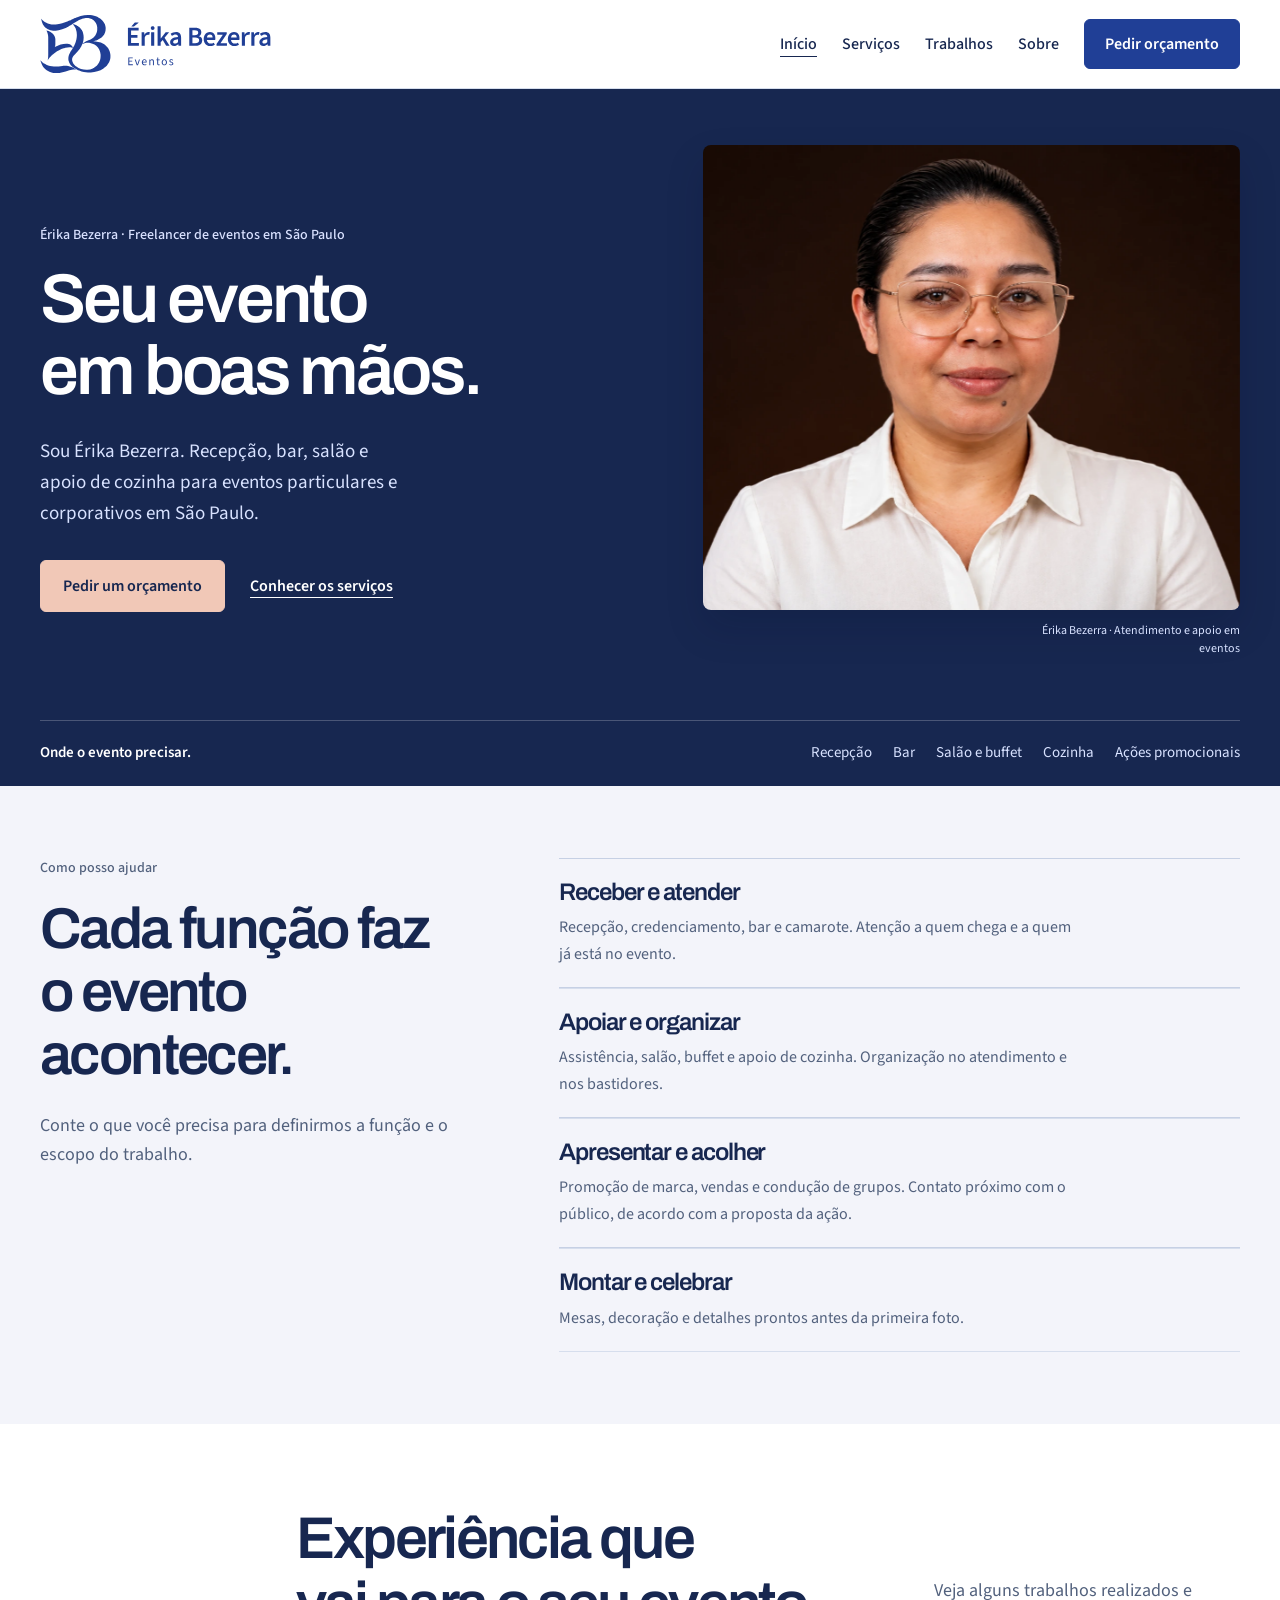
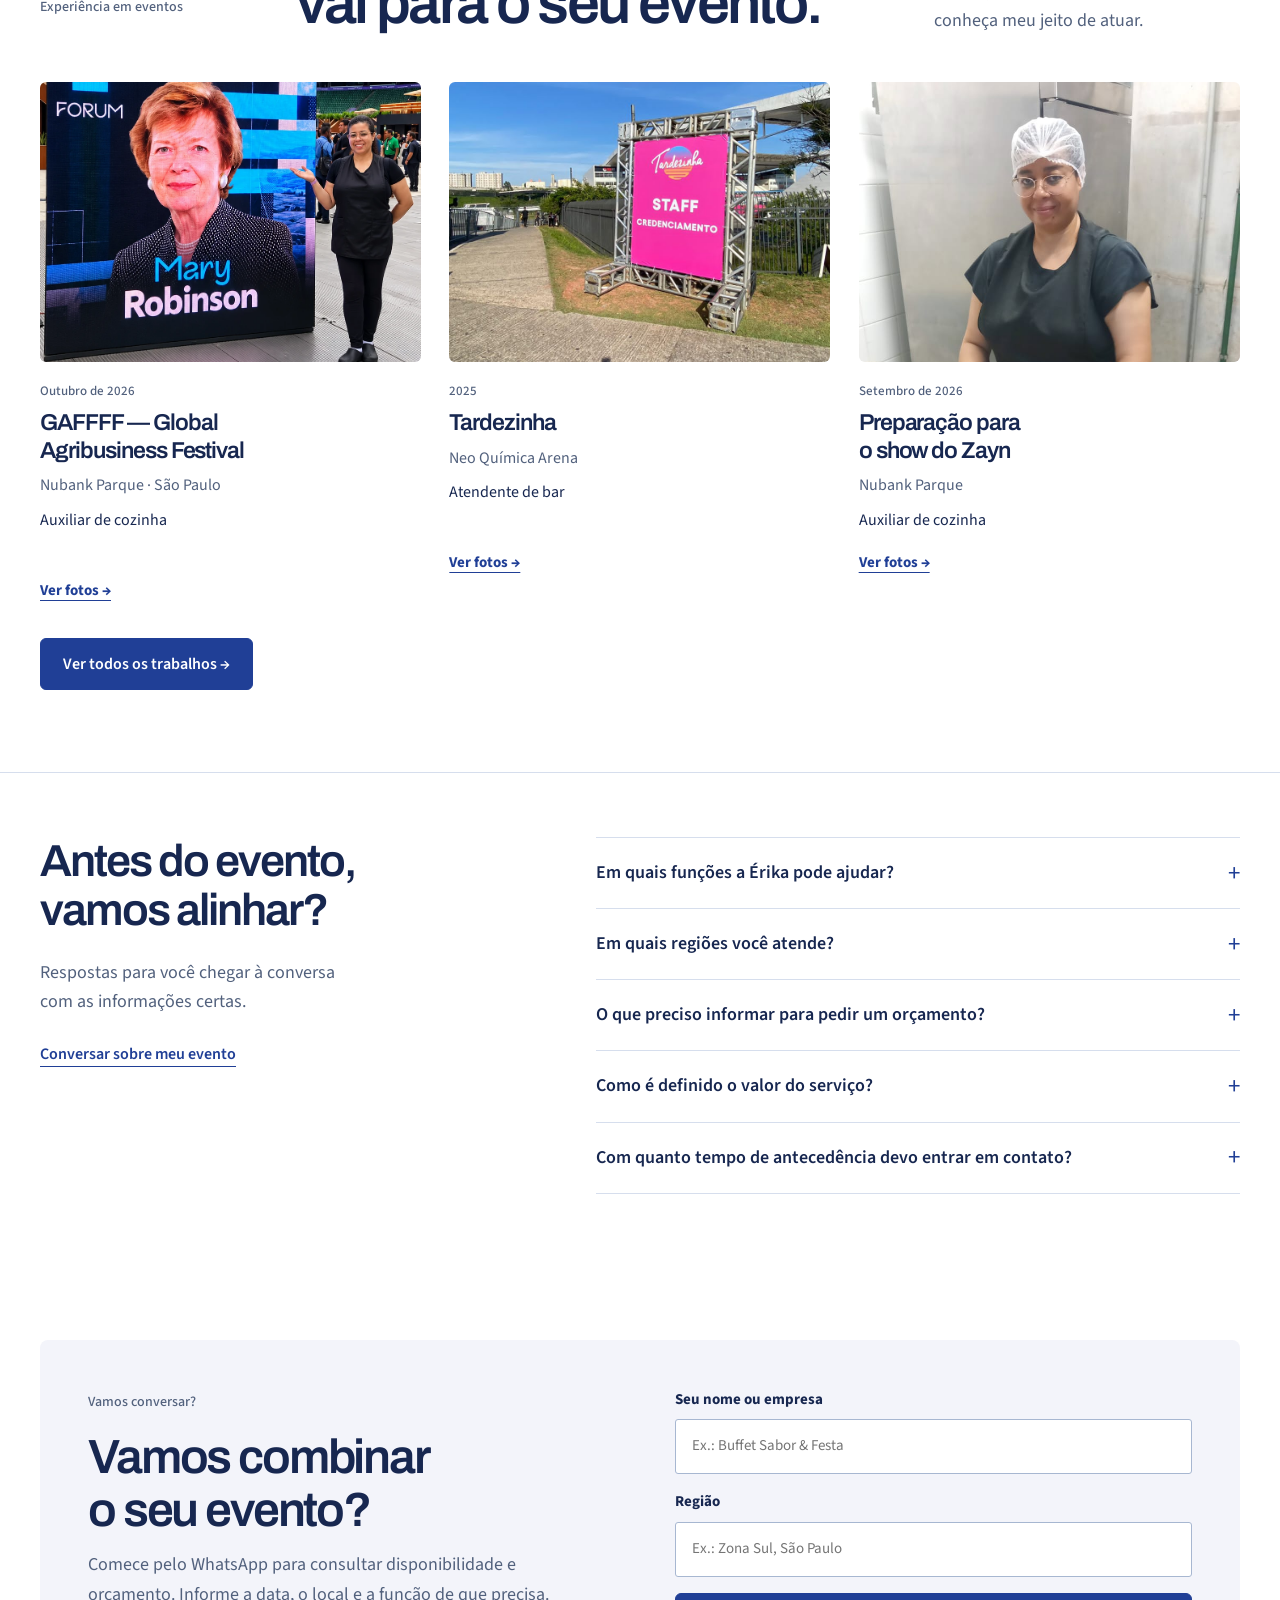
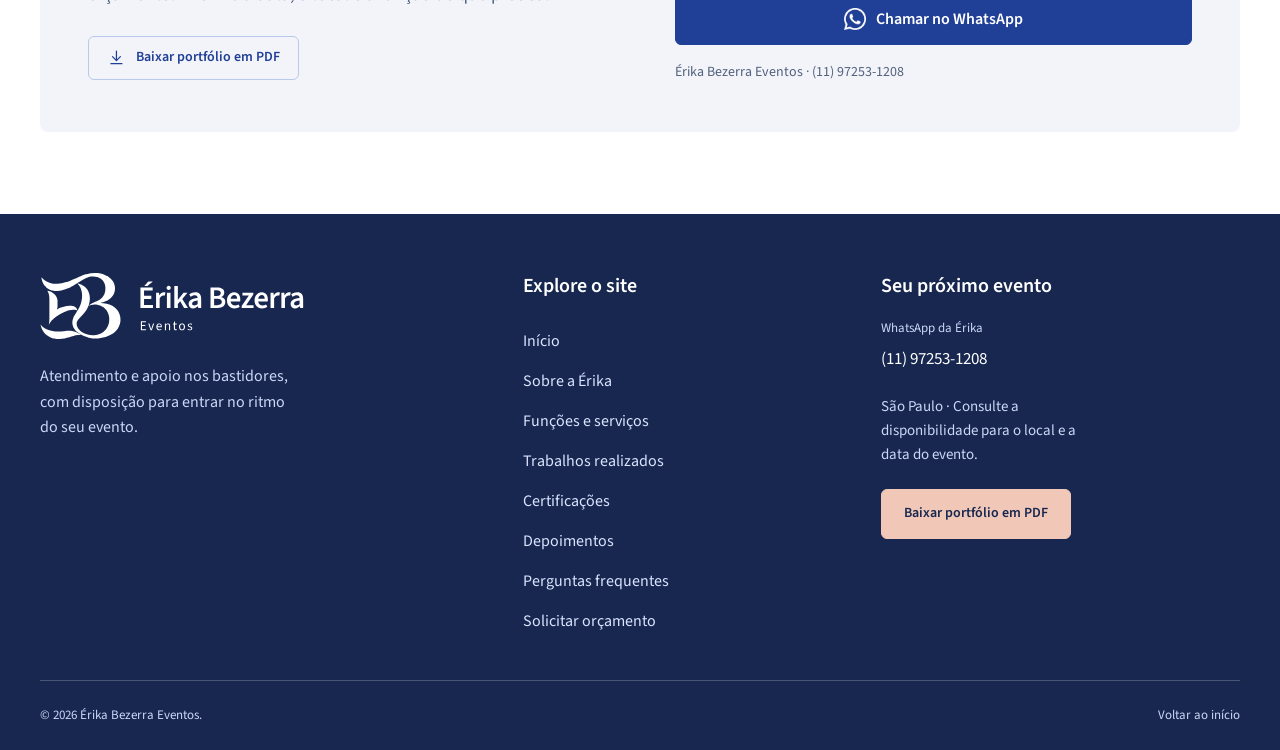
==== commit 4ed22736: "Renova identidade e layout com retrato principal, captação, FAQ, rodapé e efeitos leves" ====
--- a/index.html
+++ b/index.html
@@ -1,286 +1,264 @@
-<!DOCTYPE html>
-<html lang="pt-BR"><head>
-<meta charset="utf-8">
-<meta name="viewport" content="width=device-width, initial-scale=1, viewport-fit=cover">
-<title>Érika Bezerra Eventos | Recepção, bar, salão, buffet e cozinha</title>
-<meta name="description" content="Recepção, bar, salão, buffet e cozinha em eventos particulares e corporativos. Érika Bezerra, em São Paulo.">
-<meta name="theme-color" content="#203F96">
-<link rel="icon" href="favicon.svg" type="image/svg+xml">
-<link rel="icon" href="favicon-32.png" sizes="32x32" type="image/png">
-<link rel="apple-touch-icon" href="apple-touch-icon.png">
-<!-- TROQUE a URL abaixo pelo endereço final do site (veja o README) -->
-<meta property="og:type" content="website">
-<meta property="og:locale" content="pt_BR">
-<meta property="og:title" content="Érika Bezerra Eventos">
-<meta property="og:description" content="Recepção, bar, salão, buffet e cozinha em eventos particulares e corporativos. Érika Bezerra, em São Paulo.">
-<meta property="og:url" content="https://erikabezerraeventos.com.br/">
-<meta property="og:image" content="https://erikabezerraeventos.com.br/img/og.jpg">
-<meta property="og:image:width" content="1200">
-<meta property="og:image:height" content="630">
-<meta name="twitter:card" content="summary_large_image">
-<meta name="twitter:image" content="https://erikabezerraeventos.com.br/img/og.jpg">
-<link rel="preconnect" href="https://fonts.googleapis.com">
-<link rel="preconnect" href="https://fonts.gstatic.com" crossorigin="">
-<link href="https://fonts.googleapis.com/css2?family=Fraunces:opsz,wght@9..144,300;9..144,400;9..144,500&amp;family=Nunito+Sans:wght@400;600;700&amp;display=swap" rel="stylesheet">
-<style>
-:root{--cream:#FAF9F5;--sage:#E3E9DF;--sage2:#EEF2EA;--green:#2E3F38;--mute:#5F7067;--gold:#A8845A;--line:#dde3d8;--r:22px;--ease:cubic-bezier(.22,.61,.36,1)}
-*{box-sizing:border-box;margin:0}
-html{scroll-behavior:smooth;scroll-padding-top:76px}
-body{font:17px/1.65 "Nunito Sans",system-ui,sans-serif;color:var(--green);background:var(--cream);-webkit-font-smoothing:antialiased;padding-bottom:env(safe-area-inset-bottom)}
-img{display:block;max-width:100%}
-a{color:inherit}
-h1,h2,h3{font-family:Fraunces,Georgia,serif;font-weight:400;line-height:1.12;letter-spacing:-.01em}
-h1{font-size:clamp(2.8rem,7vw,5.2rem)}
-h2{font-size:clamp(1.9rem,4vw,3rem);max-width:18ch}
-h3{font-size:1.3rem}
-p{max-width:58ch}
-.ic{width:1.35em;height:1.35em;fill:none;stroke:currentColor;stroke-width:1.6;stroke-linecap:round;stroke-linejoin:round;flex:none}
-.wrap{width:min(1140px,100% - 44px);margin-inline:auto}
-section{padding:clamp(64px,10vw,116px) 0}
-.kick{color:var(--gold);font-weight:700;font-size:.88rem;margin-bottom:14px}
-.sub{color:var(--mute)}
-/* header */
-header{position:sticky;top:0;z-index:20;background:rgba(250,249,245,.86);backdrop-filter:blur(12px);-webkit-backdrop-filter:blur(12px);border-bottom:1px solid transparent;transition:border-color .5s var(--ease)}
-header.on{border-color:var(--line)}
-.bar{display:flex;align-items:center;justify-content:space-between;height:68px;gap:20px}
-.logo{font-family:Fraunces,Georgia,serif;font-size:1.25rem;text-decoration:none}
-nav{display:flex;gap:26px;align-items:center;font-size:.95rem;font-weight:600}
-nav a{text-decoration:none;color:var(--mute);transition:color .4s}
-nav a:hover{color:var(--green)}
-/* buttons */
-.btn{display:inline-flex;align-items:center;gap:10px;padding:14px 26px;border-radius:99px;font:700 .98rem "Nunito Sans",sans-serif;text-decoration:none;border:1.5px solid var(--green);cursor:pointer;transition:background .5s var(--ease),color .5s var(--ease),transform .5s var(--ease),box-shadow .5s var(--ease)}
-.btn:hover{transform:translateY(-2px);box-shadow:0 10px 26px -12px rgba(46,63,56,.45)}
-.btn.fill{background:var(--green);color:var(--cream)}
-.btn.fill:hover{background:#3b5248}
-.btn.line:hover{background:var(--green);color:var(--cream)}
-.btn.sm{padding:9px 18px;font-size:.88rem}
-:focus-visible{outline:3px solid var(--gold);outline-offset:3px}
-/* hero */
-.hero{padding:clamp(36px,6vw,70px) 0 clamp(64px,9vw,110px);background:linear-gradient(90deg,var(--cream) 55%,var(--sage) 55%)}
-.hero .wrap{display:grid;grid-template-columns:1.15fr .85fr;gap:clamp(28px,6vw,80px);align-items:center}
-.hero h1 span{display:block}
-.hero .tag{font-family:Fraunces,Georgia,serif;font-size:clamp(1.3rem,2.6vw,1.75rem);margin:26px 0 12px}
-.chips{display:flex;flex-wrap:wrap;gap:8px;margin:22px 0 34px;padding:0;list-style:none}
-.chips li{padding:6px 15px;border:1px solid var(--line);border-radius:99px;font-size:.88rem;color:var(--mute);background:var(--cream)}
-.cta{display:flex;flex-wrap:wrap;gap:12px}
-.arch{border-radius:999px 999px 26px 26px;overflow:hidden;aspect-ratio:4/5.2;box-shadow:0 30px 60px -34px rgba(46,63,56,.55)}
-.arch img{width:100%;height:100%;object-fit:cover;object-position:50% 25%}
-.hero .in{opacity:0;transform:translateY(16px);animation:in 1.1s var(--ease) forwards}
-.hero .in:nth-child(2){animation-delay:.15s}.hero .in:nth-child(3){animation-delay:.3s}.hero .in:nth-child(4){animation-delay:.45s}.hero .in:nth-child(5){animation-delay:.6s}
-.hero .arch{opacity:0;animation:in 1.4s .25s var(--ease) forwards}
-@keyframes in{to{opacity:1;transform:none}}
-/* sobre */
-.about{background:var(--sage2)}
-.split{display:grid;grid-template-columns:1fr 1fr;gap:clamp(28px,6vw,80px);align-items:center}
-.ph{border-radius:var(--r);overflow:hidden;background:var(--sage)}
-.ph img{width:100%;height:100%;object-fit:cover;transition:transform 1.6s var(--ease)}
-.ph:hover img{transform:scale(1.035)}
-.about .ph{aspect-ratio:4/3}
-.about p+p{margin-top:16px}
-.about .big{font-family:Fraunces,Georgia,serif;font-size:1.35rem;line-height:1.4;color:var(--green);margin-top:26px}
-/* funções */
-.head{margin-bottom:46px}
-.head p{margin-top:16px}
-.grid{display:grid;grid-template-columns:repeat(auto-fill,minmax(250px,1fr));gap:16px}
-.card{padding:26px 24px;border:1px solid var(--line);border-radius:var(--r);background:#fff;transition:transform .7s var(--ease),border-color .7s,background .7s}
-.card:hover{transform:translateY(-4px);border-color:var(--gold)}
-.card .ic{width:30px;height:30px;color:var(--gold);margin-bottom:16px}
-.card h3{font-size:1.15rem;margin-bottom:6px}
-.card p{font-size:.94rem;color:var(--mute)}
-/* trabalhos */
-.work{border-top:1px solid var(--line)}
-.work:nth-of-type(even){background:var(--sage2)}
-.work .split{align-items:start}
-.work.rev .txt{order:2}
-.txt{position:sticky;top:104px}
-.txt .ic{width:32px;height:32px;color:var(--gold);margin-bottom:18px}
-.txt h2{font-size:clamp(1.7rem,3.2vw,2.4rem);margin-bottom:16px}
-.txt ul{list-style:none;padding:0;margin-top:22px;display:grid;gap:14px}
-.txt li{padding-left:18px;border-left:2px solid var(--gold)}
-.txt li b{display:block;font-weight:700}
-.txt li span{color:var(--mute);font-size:.95rem}
-.shots{display:grid;grid-template-columns:repeat(2,1fr);gap:14px}
-.shots .ph{aspect-ratio:3/4}
-.shots .ph.wide{grid-column:1/-1;aspect-ratio:16/10}
-.shots.one{grid-template-columns:1fr}
-/* diferenciais */
-.diff{background:var(--green);color:var(--cream)}
-.diff .kick{color:#d3b58d}
-.diff .grid{grid-template-columns:repeat(auto-fit,minmax(240px,1fr))}
-.diff .card{background:transparent;border-color:rgba(250,249,245,.22)}
-.diff .card p{color:#c9d3cd}
-.diff .card .ic{color:#d3b58d}
-.diff .quote{margin-top:42px;font-family:Fraunces,Georgia,serif;font-size:clamp(1.4rem,3vw,2rem);line-height:1.3;max-width:26ch}
-/* contato */
-.contact{background:var(--sage)}
-.box{background:var(--cream);border-radius:30px;padding:clamp(28px,5vw,56px);display:grid;grid-template-columns:1fr 1fr;gap:clamp(24px,5vw,60px);align-items:center;box-shadow:0 30px 60px -40px rgba(46,63,56,.5)}
-.box h2{max-width:14ch}
-.box .sub{margin-top:14px}
-form{display:grid;gap:16px}
-label{display:grid;gap:7px;font-weight:700;font-size:.92rem}
-input{font:inherit;font-weight:400;padding:14px 16px;border:1.5px solid var(--line);border-radius:14px;background:#fff;color:var(--green);transition:border-color .4s,box-shadow .4s}
-input:focus{outline:none;border-color:var(--green);box-shadow:0 0 0 4px rgba(168,132,90,.22)}
-form .btn{justify-content:center;width:100%}
-.fine{font-size:.85rem;color:var(--mute)}
-.pdf{margin-top:30px;display:flex;flex-wrap:wrap;align-items:center;gap:14px;color:var(--mute)}
-footer{padding:34px 0 40px;font-size:.9rem;color:var(--mute);text-align:center}
-.wa{position:fixed;right:max(18px,env(safe-area-inset-right));bottom:max(18px,env(safe-area-inset-bottom));z-index:30;width:56px;height:56px;border-radius:50%;background:var(--green);color:var(--cream);display:grid;place-items:center;box-shadow:0 14px 30px -10px rgba(46,63,56,.6);transition:transform .5s var(--ease),opacity .6s;opacity:0;pointer-events:none}
-.wa.on{opacity:1;pointer-events:auto}
-.wa:hover{transform:scale(1.07)}
-.wa .ic{width:26px;height:26px}
-/* reveal suave */
-.rv{opacity:0;transform:translateY(18px);transition:opacity 1.1s var(--ease),transform 1.1s var(--ease);transition-delay:var(--d,0s)}
-.rv.show{opacity:1;transform:none}
-@media(max-width:860px){
- nav a:not(.btn){display:none}
- .hero{background:var(--cream)}
- .hero .wrap,.split,.box{grid-template-columns:1fr}
- .hero .arch{max-width:380px;order:-1;aspect-ratio:4/4.6}
- .txt{position:static}.work.rev .txt{order:0}
-}
-@media(prefers-reduced-motion:reduce){
- html{scroll-behavior:auto}
- *,*::before,*::after{animation-duration:.01ms!important;transition-duration:.01ms!important;animation-delay:0s!important}
- .rv,.hero .in,.hero .arch{opacity:1;transform:none}
-}
-
-/* GAFFFF 2026: recent work, full-frame photographs and manual video playback. */
-.event-feature{background:var(--sage2);border-top:1px solid var(--line)}
-.event-heading{display:grid;grid-template-columns:1.15fr .85fr;gap:48px;align-items:start;margin-bottom:38px}
-.event-heading h2{max-width:20ch}.event-heading h3{margin:22px 0 12px}
-.event-meta{display:flex;flex-wrap:wrap;gap:10px;margin-top:22px;padding:0;list-style:none}
-.event-meta li{border:1px solid #b6c4b4;padding:7px 14px;border-radius:24px;font-size:.9rem}
-.event-context{padding:26px;border:1px solid var(--line);border-radius:22px;background:var(--cream)}
-.event-context p+p{margin-top:16px}.event-source{font-size:.85rem;color:var(--mute)}
-.event-photos{display:grid;grid-template-columns:repeat(3,minmax(0,1fr));gap:20px;align-items:start}
-.event-photos figure{margin:0;min-width:0}.event-photos img{width:100%;height:auto;border-radius:18px;background:var(--sage)}
-.event-photos figcaption,.event-videos figcaption{font-size:.9rem;line-height:1.5;color:var(--mute);padding:12px 3px}
-.event-photos .event-map{grid-column:2/4}
-.event-videos{display:grid;grid-template-columns:1fr 1fr;gap:24px;margin-top:24px}
-.event-videos figure{margin:0;min-width:0}.event-videos video{width:100%;height:360px;object-fit:contain;display:block;background:#17241e;border-radius:18px}
-.event-video-title{margin-top:44px}.event-video-title p{margin-top:10px;color:var(--mute)}
-.event-feature .cta{margin-top:32px}.event-link{display:inline-block;margin-top:14px;color:var(--green);text-underline-offset:4px}
-@media(max-width:860px){.event-heading{grid-template-columns:1fr;gap:24px}.event-photos{grid-template-columns:1fr 1fr;gap:14px}.event-photos .event-map{grid-column:1/-1}.event-videos{grid-template-columns:1fr}.event-videos video{height:320px}}
-@media(max-width:480px){.event-photos{grid-template-columns:1fr}.event-photos .event-map{grid-column:auto}.event-context{padding:22px}.event-meta li{font-size:.85rem}}
-
-.featured{background:var(--sage2)}.featured-grid{display:grid;grid-template-columns:repeat(3,minmax(0,1fr));gap:24px}.featured-card{display:flex;flex-direction:column;background:var(--cream);border:1px solid var(--line);border-radius:22px;overflow:hidden}.featured-card>a{display:block;overflow:hidden}.featured-card img{width:100%;height:280px;object-fit:cover;transition:transform .4s}.featured-card>a:hover img{transform:scale(1.04)}.featured-copy{padding:26px;display:flex;flex:1;flex-direction:column;gap:12px}.featured-copy h3{font-size:1.65rem}.featured-copy p{font-size:1rem}.featured-copy .more{margin-top:auto;padding-top:12px;font-weight:700}.timeline-intro{background:var(--sage2);padding:70px 0 45px}.timeline-intro h1{font-size:clamp(2.4rem,6vw,4rem);max-width:20ch}.timeline-intro p{margin-top:20px}.year-nav{display:flex;gap:12px;flex-wrap:wrap;margin-top:30px}.year-nav a{padding:8px 18px;border:1px solid var(--line);border-radius:30px;text-decoration:none;background:var(--cream)}.timeline-event{border-top:1px solid var(--line);padding:56px 0}.timeline-title{margin-bottom:36px}.timeline-title h2{max-width:none;margin-bottom:16px}.timeline-title .role{font-weight:700;color:var(--gold);margin-bottom:12px}.timeline-title .place{color:var(--mute);margin-bottom:12px}.gallery{display:grid;grid-template-columns:repeat(3,minmax(0,1fr));gap:16px}.gallery a{border-radius:16px;overflow:hidden;background:var(--sage);display:block}.gallery img{width:100%;height:300px;object-fit:cover}.video-gallery{display:grid;grid-template-columns:repeat(2,minmax(0,1fr));gap:20px;margin-top:24px}.video-gallery video{width:100%;height:320px;background:#18251f;border-radius:16px;object-fit:contain}.video-gallery figcaption{font-size:.88rem;color:var(--mute);padding-top:6px}.gallery-details{margin-top:24px}.gallery-details summary{cursor:pointer;font-weight:700;padding:14px 0}.gallery-details .gallery{margin-top:12px}.section-label{padding:55px 0 24px;background:var(--sage2)}.section-label h2{max-width:none}.all-cta{margin-top:32px}.rv{opacity:1;transform:none}.archive-heading{padding:64px 0 0}.archive-heading h2{max-width:none}@media(max-width:900px){.featured-grid{grid-template-columns:1fr}.featured-card{display:grid;grid-template-columns:1fr 1fr}.featured-card img{height:100%;min-height:270px}.gallery{grid-template-columns:repeat(2,minmax(0,1fr))}}@media(max-width:600px){.featured-card{display:flex}.featured-card img{height:270px;min-height:0}.gallery{gap:10px}.gallery img{height:220px}.video-gallery{grid-template-columns:1fr}.timeline-event{padding:40px 0}.bar{height:auto;min-height:68px;flex-wrap:wrap;padding-block:14px}.bar nav{display:flex;flex-wrap:wrap;gap:14px;font-size:.86rem}.bar nav .btn{display:none}.timeline-intro{padding-top:45px}.wrap{width:calc(100% - 32px)}}@media(prefers-reduced-motion:reduce){html{scroll-behavior:auto}*,*::before,*::after{animation:none!important;transition:none!important}}
-
-
-.featured-card img[src*="zayn-2026"]{object-position:50% 0%}
-
-@media(max-width:860px){nav a:not(.btn){display:inline}.bar{height:auto;min-height:68px;flex-wrap:wrap;padding-block:14px}.bar nav{display:flex;flex-wrap:wrap;gap:14px;font-size:.9rem}.bar nav .btn{display:none}.bar{gap:10px}}
-
-.qualification-grid{display:grid;grid-template-columns:repeat(3,minmax(0,1fr));gap:24px}.qualification-card{border:1px solid var(--line);border-radius:22px;overflow:hidden;background:#fff;display:flex;flex-direction:column}.qualification-image{display:block;background:var(--sage2);padding:20px}.qualification-image img{width:100%;height:190px;object-fit:contain}.qualification-copy{padding:24px;display:flex;flex-direction:column;gap:14px;flex:1}.qualification-copy .kick{margin:0;font-size:.82rem}.qualification-copy h3{font-size:1.45rem;line-height:1.2}.qualification-copy p{font-size:.96rem}.qualification-copy>a{margin-top:auto;font-weight:700;padding-top:8px}@media(max-width:860px){.qualification-grid{grid-template-columns:1fr}.qualification-card{display:grid;grid-template-columns:minmax(0,1fr) minmax(0,1fr)}.qualification-image{display:flex;align-items:center}.qualification-image img{height:auto}}@media(max-width:600px){.qualification-card{display:flex}.qualification-image img{height:200px}}
-</style>
-<link rel="stylesheet" href="depoimentos.css">
-<link rel="stylesheet" href="whatsapp-icons.css">
-<link rel="stylesheet" href="menu.css">
-<script src="menu.js" defer=""></script>
-<link rel="stylesheet" href="identidade.css">
-<script src="movimento.js" defer=""></script>
-<link rel="canonical" href="https://erikabezerraeventos.com.br/"><link rel="stylesheet" href="marca-azul.css">
-</head>
-<body class="home">
-<svg width="0" height="0" style="position:absolute" aria-hidden="true">
-<symbol id="i-recep" viewBox="0 0 24 24"><circle cx="12" cy="8" r="4"></circle><path d="M4 21c0-4 4-6 8-6s8 2 8 6"></path></symbol>
-<symbol id="i-bar" viewBox="0 0 24 24"><path d="M5 4h14l-7 9zM12 13v7M8 20h8"></path></symbol>
-<symbol id="i-vip" viewBox="0 0 24 24"><path d="M12 3l2.7 5.6 6.1.9-4.4 4.3 1 6.1L12 17l-5.4 2.9 1-6.1L3.2 9.5l6.1-.9z"></path></symbol>
-<symbol id="i-salao" viewBox="0 0 24 24"><circle cx="12" cy="12" r="8"></circle><circle cx="12" cy="12" r="4"></circle></symbol>
-<symbol id="i-assist" viewBox="0 0 24 24"><rect x="5" y="4" width="14" height="17" rx="2"></rect><path d="M9 4h6v3H9zM9 12h6M9 16h4"></path></symbol>
-<symbol id="i-coz" viewBox="0 0 24 24"><path d="M7 14a4 4 0 1 1 1-7.8A4 4 0 0 1 16 6a4 4 0 0 1 1 8v5H7zM7 17h10"></path></symbol>
-<symbol id="i-demo" viewBox="0 0 24 24"><path d="M4 10v4h3l7 4V6l-7 4zM17 9a4 4 0 0 1 0 6"></path></symbol>
-<symbol id="i-mesa" viewBox="0 0 24 24"><path d="M4 11h16v9H4zM3 7h18v4H3zM12 7v13M12 7c-2-3-5-3-5-1s3 1 5 1 5 1 5-1-3-2-5 1"></path></symbol>
-<symbol id="i-pin" viewBox="0 0 24 24"><path d="M12 21s7-6 7-11a7 7 0 1 0-14 0c0 5 7 11 7 11z"></path><circle cx="12" cy="10" r="2.5"></circle></symbol>
-<symbol id="i-heart" viewBox="0 0 24 24"><path d="M12 20s-7-4.4-7-10a4 4 0 0 1 7-2.6A4 4 0 0 1 19 10c0 5.6-7 10-7 10z"></path></symbol>
-<symbol id="i-users" viewBox="0 0 24 24"><circle cx="9" cy="8" r="3.5"></circle><path d="M2.5 20c0-3.6 3-5.5 6.5-5.5s6.5 1.900 6.5 5.500M16 4.800a3.500 3.500 0 0 1 0 6.400M18 15c2.200.6 3.500 2.300 3.500 5"></path></symbol>
-<symbol id="i-check" viewBox="0 0 24 24"><circle cx="12" cy="12" r="9"></circle><path d="M8 12l3 3 5-6"></path></symbol>
-
-<symbol id="i-dl" viewBox="0 0 24 24"><path d="M12 4v11M7 11l5 5 5-5M5 20h14"></path></symbol>
-</svg>
-
-<header id="top"><div class="wrap bar">
- <a class="logo" href="#inicio"><span class="brand-monogram" aria-hidden="true">EB</span><span class="brand-name">Érika Bezerra<small>EVENTOS</small></span></a>
- <div class="header-menu"><button class="menu-toggle" type="button" aria-label="Abrir menu de navegação" aria-expanded="false" aria-controls="menu-principal"><svg viewBox="0 0 24 24" aria-hidden="true" fill="currentColor"><circle cx="12" cy="5" r="2"></circle><circle cx="12" cy="12" r="2"></circle><circle cx="12" cy="19" r="2"></circle></svg></button><nav class="menu-panel" id="menu-principal" aria-label="Principal" hidden=""><a href="sobre.html">Sobre</a><a href="funcoes.html">Funções</a><a href="trabalhos.html">Trabalhos</a><a href="certificacoes.html">Certificações</a><a href="depoimentos.html">Depoimentos</a><a href="#contato">Contato</a><a class="menu-portfolio" href="portfolio-erika-bezerra.pdf" target="_blank" rel="noopener" download="">Baixar portfólio PDF ↗</a></nav></div>
-</div></header>
-
-<main>
-<section class="hero" id="inicio"><div class="wrap">
- <div>
-  <p class="kick in">Atendimento e bastidores · São Paulo</p>
-  <h1 class="in"><span>Érika</span><span>Bezerra<span class="gold-dot">.</span></span></h1>
-  <p class="tag in">O convidado chega, é recebido com sorriso e o bar não para. Você aproveita a sua festa.</p><a class="event-link" href="trabalhos.html#gaffff-2026">Trabalho recente: Érika no GAFFFF 2026</a>
-  <ul class="chips in"><li>Recepção</li><li>Bar</li><li>Camarote</li><li>Salão</li><li>Buffet</li><li>Cozinha</li><li>Ações promocionais</li></ul>
-  <div class="cta in">
-   <a class="btn fill" href="#contato"><span class="ic whatsapp-icon" aria-hidden="true"></span>Quero ajuda no meu evento</a>
-   <a class="btn line" href="portfolio-erika-bezerra.pdf" target="_blank" rel="noopener" download=""><svg class="ic"><use href="#i-dl"></use></svg>Ver portfólio (PDF)</a>
-  </div>
- </div>
- <div class="portrait-scene"><span class="portrait-note">O evento acontece porque alguém segura as pontas.</span><div class="arch"><img src="img/hero-restaurada.webp" alt="Retrato de Érika Bezerra" width="1519" height="1036"></div><span class="portrait-caption">Na recepção, no bar ou na cozinha, onde o evento precisar.</span></div>
-</div></section>
-
-<div class="event-ribbon" aria-label="Áreas de atuação"><span>Recebo bem</span><b aria-hidden="true">✳</b><span>Resolvo na hora</span><b aria-hidden="true">✳</b><span>Entro no time</span><b aria-hidden="true">✳</b><span>Faço acontecer</span></div>
-<section class="backstage"><div class="wrap backstage-layout"><div><p class="kick">Bastidores</p><h2>A correria começa antes do primeiro convidado.</h2><p>Cada função tem seu ritmo, seja na cozinha, no bar ou na porta. Eu entro nesse ritmo e faço a minha parte sem ninguém precisar me pedir duas vezes.</p><a class="text-link" href="trabalhos.html">Veja onde já trabalhei ↗</a></div><figure class="backstage-photo"><img src="media/zayn-2026/foto-4.jpeg" alt="Érika preparando uma pizza nos bastidores do show do Zayn" loading="lazy"><figcaption>Preparação para o show do Zayn · 2026</figcaption></figure><figure class="backstage-small"><img src="media/tardezinha-2025/foto-2.jpg" alt="Registro de Érika no Tardezinha" loading="lazy"><figcaption>Um evento, outro evento. Mesma energia.</figcaption></figure></div></section>
-<section class="about" id="sobre"><div class="wrap split">
- <div class="ph rv"><img src="img/sobre.jpg" alt="Érika Bezerra em frente a um painel verde em um evento corporativo" loading="lazy"></div>
- <div class="rv" style="--d:.15s">
-  <p class="kick">Prazer, Érika</p>
-  <h2>Séria no trabalho. Leve no jeito.</h2>
-  <p style="margin-top:22px">Sou a Érika. Trabalho como freelancer em eventos particulares e corporativos, em funções de atendimento e apoio: recepção, bar, salão, cozinha e ações promocionais.</p>
-  <p>Gosto de receber gente, tirar dúvida rápido e fazer parte do time. Quando o convidado se sente em casa, o anfitrião respira.</p>
-  <p class="big">Ajudo no que o seu evento precisar, do jeito que ele pede.</p><a class="text-link" href="sobre.html">Minha história ↗</a>
- </div>
-</div></section>
-
-<section id="funcoes" class="service-editorial"><div class="wrap"><div class="service-heading"><p class="kick">Como posso ajudar</p><h2>Qual é o aperto do seu evento?</h2><p>Me conta o que está pegando e eu entro com a função certa.</p></div><div class="service-rows"><a href="funcoes.html"><span class="service-num">01</span><div><h3>Receber e atender</h3><p>Recepção, credenciamento, bar e camarote. Ninguém fica esperando na fila.</p></div><span aria-hidden="true">↗</span></a><a href="funcoes.html"><span class="service-num">02</span><div><h3>Apoiar e organizar</h3><p>Assistência, salão, buffet e cozinha. A bagunça some antes de virar problema.</p></div><span aria-hidden="true">↗</span></a><a href="funcoes.html#promotora"><span class="service-num">03</span><div><h3>Apresentar e acolher</h3><p>Promoção de marca, vendas e condução de grupos. Seu produto nas mãos de quem fala com o público.</p></div><span aria-hidden="true">↗</span></a><a href="funcoes.html#decoracao"><span class="service-num">04</span><div><h3>Montar e celebrar</h3><p>Mesas, decoração e detalhes prontos antes da primeira foto.</p></div><span aria-hidden="true">↗</span></a></div></div></section>
-<section class="featured" id="trabalhos"><div class="wrap"><div class="head"><p class="kick">Experiência em eventos</p><h2>Eventos grandes. Trabalho de perto.</h2><p class="sub">Três eventos, diferentes experiências. Em todos, eu estava onde o time precisava.</p></div><div class="featured-grid"><article class="featured-card"><a href="trabalhos.html#gaffff-2026" aria-label="Ver trabalho: GAFFFF — Global Agribusiness Festival"><img src="img/gaffff-2026/erika-na-arena.webp" alt="Registro de GAFFFF — Global Agribusiness Festival" loading="lazy" decoding="async"></a><div class="featured-copy"><p class="kick">Outubro de 2026</p><h3>GAFFFF — Global Agribusiness Festival</h3><p class="sub">Nubank Parque · São Paulo</p><p>Auxiliar de cozinha</p><a class="more" href="trabalhos.html#gaffff-2026">Ver fotos →</a></div></article><article class="featured-card"><a href="trabalhos.html#tardezinha-2025" aria-label="Ver trabalho: Tardezinha"><img src="media/tardezinha-2025/foto-2.jpg" alt="Registro de Tardezinha" loading="lazy" decoding="async"></a><div class="featured-copy"><p class="kick">2025</p><h3>Tardezinha</h3><p class="sub">Neo Química Arena</p><p>Atendente de bar</p><a class="more" href="trabalhos.html#tardezinha-2025">Ver fotos →</a></div></article><article class="featured-card"><a href="trabalhos.html#zayn-2026" aria-label="Ver trabalho: Preparação para o show do Zayn"><img src="media/zayn-2026/foto-1.jpeg" alt="Registro de Preparação para o show do Zayn" loading="lazy" decoding="async"></a><div class="featured-copy"><p class="kick">Setembro de 2026</p><h3>Preparação para o show do Zayn</h3><p class="sub">Nubank Parque</p><p>Auxiliar de cozinha</p><a class="more" href="trabalhos.html#zayn-2026">Ver fotos →</a></div></article></div><div class="all-cta"><a class="btn fill" href="trabalhos.html">Ver todos os trabalhos →</a></div></div></section>
-<section class="qualifications" id="certificacoes" aria-labelledby="qualifications-title"><div class="wrap"><div class="head"><p class="kick">Formação de quem faz</p><h2 id="qualifications-title">Prática com estudo por trás.</h2><p class="sub">Cursos em eventos, segurança de alimentos e liderança de equipe, para eu entregar melhor no dia.</p></div><div class="qualification-grid"><article class="qualification-card"><a class="qualification-image" href="certificacoes.html#cert-2026-10-planejamento-eventos" aria-label="Ver certificado: Planejamento, Organização e Execução de Eventos"><img src="img/certificados/2026-10-planejamento-eventos-thumb.webp" alt="Certificado: Planejamento, Organização e Execução de Eventos" loading="lazy" decoding="async" width="640" height="453"></a><div class="qualification-copy"><p class="kick">IFRS · 30 horas · 2026</p><h3>Planejamento, Organização e Execução de Eventos</h3><p class="sub">Do planejamento à execução, etapa por etapa.</p><a href="certificacoes.html#cert-2026-10-planejamento-eventos">Ver certificado →</a></div></article><article class="qualification-card"><a class="qualification-image" href="certificacoes.html#cert-2023-12-alimentos-seguros" aria-label="Ver certificado: Preparando alimentos seguros"><img src="img/certificados/2023-12-alimentos-seguros-thumb.webp" alt="Certificado: Preparando alimentos seguros" loading="lazy" decoding="async" width="640" height="453"></a><div class="qualification-copy"><p class="kick">Sebrae · 6 horas · 2023</p><h3>Preparando alimentos seguros</h3><p class="sub">Comida segura do preparo ao prato. Essencial para cozinha e buffet.</p><a href="certificacoes.html#cert-2023-12-alimentos-seguros">Ver certificado →</a></div></article><article class="qualification-card"><a class="qualification-image" href="certificacoes.html#cert-2024-07-lideranca-de-equipes" aria-label="Ver certificado: Liderança de Equipes"><img src="img/certificados/2024-07-lideranca-de-equipes-thumb.webp" alt="Certificado: Liderança de Equipes" loading="lazy" decoding="async" width="640" height="453"></a><div class="qualification-copy"><p class="kick">Anhanguera · palestra · 2024</p><h3>Liderança de Equipes</h3><p class="sub">Palestra sobre liderança de equipes.</p><a href="certificacoes.html#cert-2024-07-lideranca-de-equipes">Ver certificado →</a></div></article></div><div class="all-cta"><a class="btn line" href="certificacoes.html">Ver todas as certificações →</a></div></div></section>
-
-
-<section class="client-stories" id="depoimentos" aria-labelledby="depoimentos-title"><div class="wrap"><div class="head"><p class="kick">Quem já contou com a Érika</p><h2 id="depoimentos-title">O que dizem de trabalhar comigo.</h2><p class="sub">Quem contratou e viu o trabalho de perto conta como foi.</p></div><ul class="stories-grid"><li class="story-card" id="depoimento-isis-amaralina"><figure><blockquote><p>“É uma pessoa amável, solícita, eficiente e muito organizada. Sempre faço uso dos serviços dela em recepções em casa. Ela cuida da cozinha, louça, distribui o serviço com uma maestria. Minhas reuniões ficaram otimizadas e muito agradáveis após a chegada dela para me auxiliar.”</p></blockquote><div class="story-person"><img src="img/depoimentos/isis-amaralina.webp" alt="Isis Amaralina" loading="lazy" decoding="async" width="56" height="56"><figcaption><strong>Isis Amaralina</strong><span class="story-context">cliente de recepções em casa</span></figcaption></div></figure><a class="story-link" href="depoimentos.html#depoimento-isis-amaralina">Ler depoimento completo →</a></li><li class="story-card" id="depoimento-bruno"><figure><blockquote><p>“Ver os bastidores de um evento ser conduzido com tanta maestria e alinhamento estratégico é inspirador. Parabéns a toda a equipe da Érika Bezerra Eventos pelo sucesso do projeto e obrigado pela excelente experiência de trabalho em conjunto!”</p></blockquote><div class="story-person"><img src="img/depoimentos/bruno.webp" alt="Bruno" loading="lazy" decoding="async" width="56" height="56"><figcaption><strong>Bruno</strong><span class="story-context">Evento corporativo</span></figcaption></div></figure><a class="story-link" href="depoimentos.html#depoimento-bruno">Ler depoimento completo →</a></li><li class="story-card" id="depoimento-regiane"><figure><blockquote><p>“Passando aqui para te agradecer, eu amei o serviço que fez na festa da minha filha, a decoração ficou maravilhosa. Fui muito elogiada. Muito obrigada!”</p></blockquote><div class="story-person"><img src="img/depoimentos/regiane.webp" alt="Regiane" loading="lazy" decoding="async" width="56" height="56"><figcaption><strong>Regiane</strong><span class="story-context">festa da filha</span></figcaption></div></figure><a class="story-link" href="depoimentos.html#depoimento-regiane">Ler depoimento completo →</a></li></ul><div class="all-cta"><a class="btn line" href="depoimentos.html">Ver todos os depoimentos →</a></div></div></section>
-<section class="contact" id="contato"><div class="wrap">
- <div class="box rv">
-  <div>
-   <p class="kick">Vamos conversar?</p>
-   <h2>Me conta do seu evento.</h2>
-   <p class="sub">Preencha duas linhas e vá direto pro WhatsApp. Lá a gente combina data, local, horário e as funções que você precisa.</p>
-   <div class="pdf"><a class="btn line sm" href="portfolio-erika-bezerra.pdf" target="_blank" rel="noopener" download=""><svg class="ic"><use href="#i-dl"></use></svg>Baixar portfólio em PDF</a></div>
-  </div>
-  <form id="f" novalidate="">
-   <label>Seu nome ou empresa<input id="emp" name="empresa" type="text" autocomplete="organization" placeholder="Ex.: Buffet Sabor &amp; Festa" required=""></label>
-   <label>Região<input id="reg" name="regiao" type="text" autocomplete="address-level2" placeholder="Ex.: Zona Sul, São Paulo" required=""></label>
-   <button class="btn fill" type="submit"><span class="ic whatsapp-icon" aria-hidden="true"></span>Chamar no WhatsApp</button>
-   <p class="fine" id="msg" role="status" aria-live="polite">Érika Bezerra Eventos · (11) 97253-1208</p>
-  </form>
- </div>
-</div></section>
-</main>
-
-<footer><div class="wrap">Érika Bezerra Eventos. Atendimento com sorriso. Trabalho sem enrolação.</div></footer>
-<a class="wa" id="wa" href="#contato" aria-label="Ir para o contato por WhatsApp"><span class="ic whatsapp-icon" aria-hidden="true"></span></a>
-
-<script>
-(function(){
- var NUM="5511972531208";
- var h=document.getElementById("top"),wa=document.getElementById("wa");
- function sc(){var y=window.scrollY;h.classList.toggle("on",y>10);wa.classList.toggle("on",y>500)}
- sc();addEventListener("scroll",sc,{passive:true});
- var els=document.querySelectorAll(".rv");
- if("IntersectionObserver" in window){
-  var io=new IntersectionObserver(function(es){es.forEach(function(e){if(e.isIntersecting){e.target.classList.add("show");io.unobserve(e.target)}})},{threshold:.12,rootMargin:"0px 0px -6% 0px"});
-  els.forEach(function(e){io.observe(e)});
- }else els.forEach(function(e){e.classList.add("show")});
- var f=document.getElementById("f"),m=document.getElementById("msg");
- f.addEventListener("submit",function(ev){
-  ev.preventDefault();
-  var e=document.getElementById("emp"),r=document.getElementById("reg");
-  var emp=e.value.trim(),reg=r.value.trim();
-  if(!emp||!reg){m.textContent="Preencha seu nome ou empresa e a região para continuar.";(emp?r:e).focus();return}
-  var t="Olá, Érika! Vim pelo seu site. Sou da empresa "+emp+", na região "+reg+". Gostaria de conversar sobre um evento.";
-  m.textContent="Abrindo o WhatsApp...";
-  window.open("https://wa.me/"+NUM+"?text="+encodeURIComponent(t),"_blank","noopener");
- });
-})();
-</script>
-
-
+<!DOCTYPE html>
+<html lang="pt-BR"><head>
+<meta charset="utf-8">
+<meta name="viewport" content="width=device-width, initial-scale=1, viewport-fit=cover">
+<title>Érika Bezerra Eventos | Recepção, bar, salão, buffet e cozinha</title>
+<meta name="description" content="Recepção, bar, salão, buffet e cozinha em eventos particulares e corporativos. Érika Bezerra, em São Paulo.">
+<meta name="theme-color" content="#203F96">
+<link rel="icon" href="img/marca/simbolo-eb.svg" type="image/svg+xml">
+<link rel="icon" href="favicon-32.png" sizes="32x32" type="image/png">
+<link rel="apple-touch-icon" href="apple-touch-icon.png">
+<!-- TROQUE a URL abaixo pelo endereço final do site (veja o README) -->
+<meta property="og:type" content="website">
+<meta property="og:locale" content="pt_BR">
+<meta property="og:title" content="Érika Bezerra Eventos">
+<meta property="og:description" content="Recepção, bar, salão, buffet e cozinha em eventos particulares e corporativos. Érika Bezerra, em São Paulo.">
+<meta property="og:url" content="https://erikabezerraeventos.com.br/">
+<meta property="og:image" content="https://erikabezerraeventos.com.br/img/og.jpg">
+<meta property="og:image:width" content="1200">
+<meta property="og:image:height" content="630">
+<meta name="twitter:card" content="summary_large_image">
+<meta name="twitter:image" content="https://erikabezerraeventos.com.br/img/og.jpg">
+<link rel="preconnect" href="https://fonts.googleapis.com">
+<link rel="preconnect" href="https://fonts.gstatic.com" crossorigin="">
+<link href="https://fonts.googleapis.com/css2?family=Fraunces:opsz,wght@9..144,300;9..144,400;9..144,500&amp;family=Nunito+Sans:wght@400;600;700&amp;display=swap" rel="stylesheet">
+<style>
+:root{--cream:#FAF9F5;--sage:#E3E9DF;--sage2:#EEF2EA;--green:#2E3F38;--mute:#5F7067;--gold:#A8845A;--line:#dde3d8;--r:22px;--ease:cubic-bezier(.22,.61,.36,1)}
+*{box-sizing:border-box;margin:0}
+html{scroll-behavior:smooth;scroll-padding-top:76px}
+body{font:17px/1.65 "Nunito Sans",system-ui,sans-serif;color:var(--green);background:var(--cream);-webkit-font-smoothing:antialiased;padding-bottom:env(safe-area-inset-bottom)}
+img{display:block;max-width:100%}
+a{color:inherit}
+h1,h2,h3{font-family:Fraunces,Georgia,serif;font-weight:400;line-height:1.12;letter-spacing:-.01em}
+h1{font-size:clamp(2.8rem,7vw,5.2rem)}
+h2{font-size:clamp(1.9rem,4vw,3rem);max-width:18ch}
+h3{font-size:1.3rem}
+p{max-width:58ch}
+.ic{width:1.35em;height:1.35em;fill:none;stroke:currentColor;stroke-width:1.6;stroke-linecap:round;stroke-linejoin:round;flex:none}
+.wrap{width:min(1140px,100% - 44px);margin-inline:auto}
+section{padding:clamp(64px,10vw,116px) 0}
+.kick{color:var(--gold);font-weight:700;font-size:.88rem;margin-bottom:14px}
+.sub{color:var(--mute)}
+/* header */
+header{position:sticky;top:0;z-index:20;background:rgba(250,249,245,.86);backdrop-filter:blur(12px);-webkit-backdrop-filter:blur(12px);border-bottom:1px solid transparent;transition:border-color .5s var(--ease)}
+header.on{border-color:var(--line)}
+.bar{display:flex;align-items:center;justify-content:space-between;height:68px;gap:20px}
+.logo{font-family:Fraunces,Georgia,serif;font-size:1.25rem;text-decoration:none}
+nav{display:flex;gap:26px;align-items:center;font-size:.95rem;font-weight:600}
+nav a{text-decoration:none;color:var(--mute);transition:color .4s}
+nav a:hover{color:var(--green)}
+/* buttons */
+.btn{display:inline-flex;align-items:center;gap:10px;padding:14px 26px;border-radius:99px;font:700 .98rem "Nunito Sans",sans-serif;text-decoration:none;border:1.5px solid var(--green);cursor:pointer;transition:background .5s var(--ease),color .5s var(--ease),transform .5s var(--ease),box-shadow .5s var(--ease)}
+.btn:hover{transform:translateY(-2px);box-shadow:0 10px 26px -12px rgba(46,63,56,.45)}
+.btn.fill{background:var(--green);color:var(--cream)}
+.btn.fill:hover{background:#3b5248}
+.btn.line:hover{background:var(--green);color:var(--cream)}
+.btn.sm{padding:9px 18px;font-size:.88rem}
+:focus-visible{outline:3px solid var(--gold);outline-offset:3px}
+/* hero */
+.hero{padding:clamp(36px,6vw,70px) 0 clamp(64px,9vw,110px);background:linear-gradient(90deg,var(--cream) 55%,var(--sage) 55%)}
+.hero .wrap{display:grid;grid-template-columns:1.15fr .85fr;gap:clamp(28px,6vw,80px);align-items:center}
+.hero h1 span{display:block}
+.hero .tag{font-family:Fraunces,Georgia,serif;font-size:clamp(1.3rem,2.6vw,1.75rem);margin:26px 0 12px}
+.chips{display:flex;flex-wrap:wrap;gap:8px;margin:22px 0 34px;padding:0;list-style:none}
+.chips li{padding:6px 15px;border:1px solid var(--line);border-radius:99px;font-size:.88rem;color:var(--mute);background:var(--cream)}
+.cta{display:flex;flex-wrap:wrap;gap:12px}
+.arch{border-radius:999px 999px 26px 26px;overflow:hidden;aspect-ratio:4/5.2;box-shadow:0 30px 60px -34px rgba(46,63,56,.55)}
+.arch img{width:100%;height:100%;object-fit:cover;object-position:50% 25%}
+.hero .in{opacity:0;transform:translateY(16px);animation:in 1.1s var(--ease) forwards}
+.hero .in:nth-child(2){animation-delay:.15s}.hero .in:nth-child(3){animation-delay:.3s}.hero .in:nth-child(4){animation-delay:.45s}.hero .in:nth-child(5){animation-delay:.6s}
+.hero .arch{opacity:0;animation:in 1.4s .25s var(--ease) forwards}
+@keyframes in{to{opacity:1;transform:none}}
+/* sobre */
+.about{background:var(--sage2)}
+.split{display:grid;grid-template-columns:1fr 1fr;gap:clamp(28px,6vw,80px);align-items:center}
+.ph{border-radius:var(--r);overflow:hidden;background:var(--sage)}
+.ph img{width:100%;height:100%;object-fit:cover;transition:transform 1.6s var(--ease)}
+.ph:hover img{transform:scale(1.035)}
+.about .ph{aspect-ratio:4/3}
+.about p+p{margin-top:16px}
+.about .big{font-family:Fraunces,Georgia,serif;font-size:1.35rem;line-height:1.4;color:var(--green);margin-top:26px}
+/* funções */
+.head{margin-bottom:46px}
+.head p{margin-top:16px}
+.grid{display:grid;grid-template-columns:repeat(auto-fill,minmax(250px,1fr));gap:16px}
+.card{padding:26px 24px;border:1px solid var(--line);border-radius:var(--r);background:#fff;transition:transform .7s var(--ease),border-color .7s,background .7s}
+.card:hover{transform:translateY(-4px);border-color:var(--gold)}
+.card .ic{width:30px;height:30px;color:var(--gold);margin-bottom:16px}
+.card h3{font-size:1.15rem;margin-bottom:6px}
+.card p{font-size:.94rem;color:var(--mute)}
+/* trabalhos */
+.work{border-top:1px solid var(--line)}
+.work:nth-of-type(even){background:var(--sage2)}
+.work .split{align-items:start}
+.work.rev .txt{order:2}
+.txt{position:sticky;top:104px}
+.txt .ic{width:32px;height:32px;color:var(--gold);margin-bottom:18px}
+.txt h2{font-size:clamp(1.7rem,3.2vw,2.4rem);margin-bottom:16px}
+.txt ul{list-style:none;padding:0;margin-top:22px;display:grid;gap:14px}
+.txt li{padding-left:18px;border-left:2px solid var(--gold)}
+.txt li b{display:block;font-weight:700}
+.txt li span{color:var(--mute);font-size:.95rem}
+.shots{display:grid;grid-template-columns:repeat(2,1fr);gap:14px}
+.shots .ph{aspect-ratio:3/4}
+.shots .ph.wide{grid-column:1/-1;aspect-ratio:16/10}
+.shots.one{grid-template-columns:1fr}
+/* diferenciais */
+.diff{background:var(--green);color:var(--cream)}
+.diff .kick{color:#d3b58d}
+.diff .grid{grid-template-columns:repeat(auto-fit,minmax(240px,1fr))}
+.diff .card{background:transparent;border-color:rgba(250,249,245,.22)}
+.diff .card p{color:#c9d3cd}
+.diff .card .ic{color:#d3b58d}
+.diff .quote{margin-top:42px;font-family:Fraunces,Georgia,serif;font-size:clamp(1.4rem,3vw,2rem);line-height:1.3;max-width:26ch}
+/* contato */
+.contact{background:var(--sage)}
+.box{background:var(--cream);border-radius:30px;padding:clamp(28px,5vw,56px);display:grid;grid-template-columns:1fr 1fr;gap:clamp(24px,5vw,60px);align-items:center;box-shadow:0 30px 60px -40px rgba(46,63,56,.5)}
+.box h2{max-width:14ch}
+.box .sub{margin-top:14px}
+form{display:grid;gap:16px}
+label{display:grid;gap:7px;font-weight:700;font-size:.92rem}
+input{font:inherit;font-weight:400;padding:14px 16px;border:1.5px solid var(--line);border-radius:14px;background:#fff;color:var(--green);transition:border-color .4s,box-shadow .4s}
+input:focus{outline:none;border-color:var(--green);box-shadow:0 0 0 4px rgba(168,132,90,.22)}
+form .btn{justify-content:center;width:100%}
+.fine{font-size:.85rem;color:var(--mute)}
+.pdf{margin-top:30px;display:flex;flex-wrap:wrap;align-items:center;gap:14px;color:var(--mute)}
+footer{padding:34px 0 40px;font-size:.9rem;color:var(--mute);text-align:center}
+.wa{position:fixed;right:max(18px,env(safe-area-inset-right));bottom:max(18px,env(safe-area-inset-bottom));z-index:30;width:56px;height:56px;border-radius:50%;background:var(--green);color:var(--cream);display:grid;place-items:center;box-shadow:0 14px 30px -10px rgba(46,63,56,.6);transition:transform .5s var(--ease),opacity .6s;opacity:0;pointer-events:none}
+.wa.on{opacity:1;pointer-events:auto}
+.wa:hover{transform:scale(1.07)}
+.wa .ic{width:26px;height:26px}
+/* reveal suave */
+.rv{opacity:0;transform:translateY(18px);transition:opacity 1.1s var(--ease),transform 1.1s var(--ease);transition-delay:var(--d,0s)}
+.rv.show{opacity:1;transform:none}
+@media(max-width:860px){
+ nav a:not(.btn){display:none}
+ .hero{background:var(--cream)}
+ .hero .wrap,.split,.box{grid-template-columns:1fr}
+ .hero .arch{max-width:380px;order:-1;aspect-ratio:4/4.6}
+ .txt{position:static}.work.rev .txt{order:0}
+}
+@media(prefers-reduced-motion:reduce){
+ html{scroll-behavior:auto}
+ *,*::before,*::after{animation-duration:.01ms!important;transition-duration:.01ms!important;animation-delay:0s!important}
+ .rv,.hero .in,.hero .arch{opacity:1;transform:none}
+}
+
+/* GAFFFF 2026: recent work, full-frame photographs and manual video playback. */
+.event-feature{background:var(--sage2);border-top:1px solid var(--line)}
+.event-heading{display:grid;grid-template-columns:1.15fr .85fr;gap:48px;align-items:start;margin-bottom:38px}
+.event-heading h2{max-width:20ch}.event-heading h3{margin:22px 0 12px}
+.event-meta{display:flex;flex-wrap:wrap;gap:10px;margin-top:22px;padding:0;list-style:none}
+.event-meta li{border:1px solid #b6c4b4;padding:7px 14px;border-radius:24px;font-size:.9rem}
+.event-context{padding:26px;border:1px solid var(--line);border-radius:22px;background:var(--cream)}
+.event-context p+p{margin-top:16px}.event-source{font-size:.85rem;color:var(--mute)}
+.event-photos{display:grid;grid-template-columns:repeat(3,minmax(0,1fr));gap:20px;align-items:start}
+.event-photos figure{margin:0;min-width:0}.event-photos img{width:100%;height:auto;border-radius:18px;background:var(--sage)}
+.event-photos figcaption,.event-videos figcaption{font-size:.9rem;line-height:1.5;color:var(--mute);padding:12px 3px}
+.event-photos .event-map{grid-column:2/4}
+.event-videos{display:grid;grid-template-columns:1fr 1fr;gap:24px;margin-top:24px}
+.event-videos figure{margin:0;min-width:0}.event-videos video{width:100%;height:360px;object-fit:contain;display:block;background:#17241e;border-radius:18px}
+.event-video-title{margin-top:44px}.event-video-title p{margin-top:10px;color:var(--mute)}
+.event-feature .cta{margin-top:32px}.event-link{display:inline-block;margin-top:14px;color:var(--green);text-underline-offset:4px}
+@media(max-width:860px){.event-heading{grid-template-columns:1fr;gap:24px}.event-photos{grid-template-columns:1fr 1fr;gap:14px}.event-photos .event-map{grid-column:1/-1}.event-videos{grid-template-columns:1fr}.event-videos video{height:320px}}
+@media(max-width:480px){.event-photos{grid-template-columns:1fr}.event-photos .event-map{grid-column:auto}.event-context{padding:22px}.event-meta li{font-size:.85rem}}
+
+.featured{background:var(--sage2)}.featured-grid{display:grid;grid-template-columns:repeat(3,minmax(0,1fr));gap:24px}.featured-card{display:flex;flex-direction:column;background:var(--cream);border:1px solid var(--line);border-radius:22px;overflow:hidden}.featured-card>a{display:block;overflow:hidden}.featured-card img{width:100%;height:280px;object-fit:cover;transition:transform .4s}.featured-card>a:hover img{transform:scale(1.04)}.featured-copy{padding:26px;display:flex;flex:1;flex-direction:column;gap:12px}.featured-copy h3{font-size:1.65rem}.featured-copy p{font-size:1rem}.featured-copy .more{margin-top:auto;padding-top:12px;font-weight:700}.timeline-intro{background:var(--sage2);padding:70px 0 45px}.timeline-intro h1{font-size:clamp(2.4rem,6vw,4rem);max-width:20ch}.timeline-intro p{margin-top:20px}.year-nav{display:flex;gap:12px;flex-wrap:wrap;margin-top:30px}.year-nav a{padding:8px 18px;border:1px solid var(--line);border-radius:30px;text-decoration:none;background:var(--cream)}.timeline-event{border-top:1px solid var(--line);padding:56px 0}.timeline-title{margin-bottom:36px}.timeline-title h2{max-width:none;margin-bottom:16px}.timeline-title .role{font-weight:700;color:var(--gold);margin-bottom:12px}.timeline-title .place{color:var(--mute);margin-bottom:12px}.gallery{display:grid;grid-template-columns:repeat(3,minmax(0,1fr));gap:16px}.gallery a{border-radius:16px;overflow:hidden;background:var(--sage);display:block}.gallery img{width:100%;height:300px;object-fit:cover}.video-gallery{display:grid;grid-template-columns:repeat(2,minmax(0,1fr));gap:20px;margin-top:24px}.video-gallery video{width:100%;height:320px;background:#18251f;border-radius:16px;object-fit:contain}.video-gallery figcaption{font-size:.88rem;color:var(--mute);padding-top:6px}.gallery-details{margin-top:24px}.gallery-details summary{cursor:pointer;font-weight:700;padding:14px 0}.gallery-details .gallery{margin-top:12px}.section-label{padding:55px 0 24px;background:var(--sage2)}.section-label h2{max-width:none}.all-cta{margin-top:32px}.rv{opacity:1;transform:none}.archive-heading{padding:64px 0 0}.archive-heading h2{max-width:none}@media(max-width:900px){.featured-grid{grid-template-columns:1fr}.featured-card{display:grid;grid-template-columns:1fr 1fr}.featured-card img{height:100%;min-height:270px}.gallery{grid-template-columns:repeat(2,minmax(0,1fr))}}@media(max-width:600px){.featured-card{display:flex}.featured-card img{height:270px;min-height:0}.gallery{gap:10px}.gallery img{height:220px}.video-gallery{grid-template-columns:1fr}.timeline-event{padding:40px 0}.bar{height:auto;min-height:68px;flex-wrap:wrap;padding-block:14px}.bar nav{display:flex;flex-wrap:wrap;gap:14px;font-size:.86rem}.bar nav .btn{display:none}.timeline-intro{padding-top:45px}.wrap{width:calc(100% - 32px)}}@media(prefers-reduced-motion:reduce){html{scroll-behavior:auto}*,*::before,*::after{animation:none!important;transition:none!important}}
+
+
+.featured-card img[src*="zayn-2026"]{object-position:50% 0%}
+
+@media(max-width:860px){nav a:not(.btn){display:inline}.bar{height:auto;min-height:68px;flex-wrap:wrap;padding-block:14px}.bar nav{display:flex;flex-wrap:wrap;gap:14px;font-size:.9rem}.bar nav .btn{display:none}.bar{gap:10px}}
+
+.qualification-grid{display:grid;grid-template-columns:repeat(3,minmax(0,1fr));gap:24px}.qualification-card{border:1px solid var(--line);border-radius:22px;overflow:hidden;background:#fff;display:flex;flex-direction:column}.qualification-image{display:block;background:var(--sage2);padding:20px}.qualification-image img{width:100%;height:190px;object-fit:contain}.qualification-copy{padding:24px;display:flex;flex-direction:column;gap:14px;flex:1}.qualification-copy .kick{margin:0;font-size:.82rem}.qualification-copy h3{font-size:1.45rem;line-height:1.2}.qualification-copy p{font-size:.96rem}.qualification-copy>a{margin-top:auto;font-weight:700;padding-top:8px}@media(max-width:860px){.qualification-grid{grid-template-columns:1fr}.qualification-card{display:grid;grid-template-columns:minmax(0,1fr) minmax(0,1fr)}.qualification-image{display:flex;align-items:center}.qualification-image img{height:auto}}@media(max-width:600px){.qualification-card{display:flex}.qualification-image img{height:200px}}
+</style>
+<link rel="stylesheet" href="depoimentos.css">
+<link rel="stylesheet" href="whatsapp-icons.css">
+<link rel="stylesheet" href="menu.css">
+<script src="menu.js" defer=""></script>
+<link rel="stylesheet" href="identidade.css">
+
+<link rel="canonical" href="https://erikabezerraeventos.com.br/"><link rel="stylesheet" href="marca-azul.css">
+<link rel="stylesheet" href="eventos-2026.css?v=20261023-conversao">
+<script src="efeitos-2026.js?v=20261023" defer></script></head>
+<body class="home"><a class="skip-content" href="#conteudo">Pular para o conteúdo</a>
+<svg width="0" height="0" style="position:absolute" aria-hidden="true">
+<symbol id="i-recep" viewBox="0 0 24 24"><circle cx="12" cy="8" r="4"></circle><path d="M4 21c0-4 4-6 8-6s8 2 8 6"></path></symbol>
+<symbol id="i-bar" viewBox="0 0 24 24"><path d="M5 4h14l-7 9zM12 13v7M8 20h8"></path></symbol>
+<symbol id="i-vip" viewBox="0 0 24 24"><path d="M12 3l2.7 5.6 6.1.9-4.4 4.3 1 6.1L12 17l-5.4 2.9 1-6.1L3.2 9.5l6.1-.9z"></path></symbol>
+<symbol id="i-salao" viewBox="0 0 24 24"><circle cx="12" cy="12" r="8"></circle><circle cx="12" cy="12" r="4"></circle></symbol>
+<symbol id="i-assist" viewBox="0 0 24 24"><rect x="5" y="4" width="14" height="17" rx="2"></rect><path d="M9 4h6v3H9zM9 12h6M9 16h4"></path></symbol>
+<symbol id="i-coz" viewBox="0 0 24 24"><path d="M7 14a4 4 0 1 1 1-7.8A4 4 0 0 1 16 6a4 4 0 0 1 1 8v5H7zM7 17h10"></path></symbol>
+<symbol id="i-demo" viewBox="0 0 24 24"><path d="M4 10v4h3l7 4V6l-7 4zM17 9a4 4 0 0 1 0 6"></path></symbol>
+<symbol id="i-mesa" viewBox="0 0 24 24"><path d="M4 11h16v9H4zM3 7h18v4H3zM12 7v13M12 7c-2-3-5-3-5-1s3 1 5 1 5 1 5-1-3-2-5 1"></path></symbol>
+<symbol id="i-pin" viewBox="0 0 24 24"><path d="M12 21s7-6 7-11a7 7 0 1 0-14 0c0 5 7 11 7 11z"></path><circle cx="12" cy="10" r="2.5"></circle></symbol>
+<symbol id="i-heart" viewBox="0 0 24 24"><path d="M12 20s-7-4.4-7-10a4 4 0 0 1 7-2.6A4 4 0 0 1 19 10c0 5.6-7 10-7 10z"></path></symbol>
+<symbol id="i-users" viewBox="0 0 24 24"><circle cx="9" cy="8" r="3.5"></circle><path d="M2.5 20c0-3.6 3-5.5 6.5-5.5s6.5 1.900 6.5 5.500M16 4.800a3.500 3.500 0 0 1 0 6.400M18 15c2.200.6 3.500 2.300 3.500 5"></path></symbol>
+<symbol id="i-check" viewBox="0 0 24 24"><circle cx="12" cy="12" r="9"></circle><path d="M8 12l3 3 5-6"></path></symbol>
+
+<symbol id="i-dl" viewBox="0 0 24 24"><path d="M12 4v11M7 11l5 5 5-5M5 20h14"></path></symbol>
+</svg>
+
+<header class="event-header" id="top"><div class="event-bar"><a class="event-brand" href="index.html" aria-label="Érika Bezerra Eventos, início"><img src="img/marca/logo-erika.svg" alt="Érika Bezerra Eventos" width="445" height="110"></a><nav class="event-desktop-nav" aria-label="Principal"><a href="index.html" aria-current="page">Início</a><a href="funcoes.html">Serviços</a><a href="trabalhos.html">Trabalhos</a><a href="sobre.html">Sobre</a><a class="btn fill" href="index.html#contato">Pedir orçamento</a></nav><div class="header-menu"><button class="menu-toggle" type="button" aria-label="Abrir menu de navegação" aria-expanded="false" aria-controls="menu-principal">Menu</button><nav class="menu-panel" id="menu-principal" aria-label="Navegação completa" hidden><a href="index.html" aria-current="page">Início</a><a href="sobre.html">Sobre a Érika</a><a href="funcoes.html">Funções e serviços</a><a href="trabalhos.html">Trabalhos</a><a href="certificacoes.html">Certificações</a><a href="depoimentos.html">Depoimentos</a><a href="index.html#duvidas">Perguntas frequentes</a><a href="index.html#contato">Solicitar orçamento</a><a class="menu-portfolio" href="portfolio-erika-bezerra.pdf" target="_blank" rel="noopener noreferrer" download>Baixar portfólio PDF</a></nav></div></div></header>
+
+<main id="conteudo">
+<section class="live-hero" id="inicio"><div class="wrap"><div class="live-hero-grid"><div><p class="kick">Érika Bezerra · Freelancer de eventos em São Paulo</p><h1>Seu evento<br>em boas mãos.</h1><p class="hero-intro">Sou Érika Bezerra. Recepção, bar, salão e apoio de cozinha para eventos particulares e corporativos em São Paulo.</p><div class="hero-action"><a class="btn fill" href="#contato">Pedir um orçamento</a><a class="text-link" href="#funcoes">Conhecer os serviços</a></div></div><figure class="live-photo"><img class="live-photo-main" src="img/hero-restaurada.webp" alt="Retrato de rosto de Érika Bezerra" width="1519" height="1036" fetchpriority="high"><figcaption>Érika Bezerra · Atendimento e apoio em eventos</figcaption></figure></div><div class="hero-roles"><span>Onde o evento precisar.</span><ul aria-label="Principais áreas de atuação"><li>Recepção</li><li>Bar</li><li>Salão e buffet</li><li>Cozinha</li><li>Ações promocionais</li></ul></div></div></section><section id="funcoes" class="service-editorial"><div class="wrap"><div class="service-heading"><p class="kick">Como posso ajudar</p><h2>Cada função faz<br>o evento acontecer.</h2><p>Conte o que você precisa para definirmos a função e o escopo do trabalho.</p></div><div class="service-rows"><a href="funcoes.html"><span class="service-num">01</span><div><h3>Receber e atender</h3><p>Recepção, credenciamento, bar e camarote. Atenção a quem chega e a quem já está no evento.</p></div><span aria-hidden="true">↗</span></a><a href="funcoes.html"><span class="service-num">02</span><div><h3>Apoiar e organizar</h3><p>Assistência, salão, buffet e apoio de cozinha. Organização no atendimento e nos bastidores.</p></div><span aria-hidden="true">↗</span></a><a href="funcoes.html#promotora"><span class="service-num">03</span><div><h3>Apresentar e acolher</h3><p>Promoção de marca, vendas e condução de grupos. Contato próximo com o público, de acordo com a proposta da ação.</p></div><span aria-hidden="true">↗</span></a><a href="funcoes.html#decoracao"><span class="service-num">04</span><div><h3>Montar e celebrar</h3><p>Mesas, decoração e detalhes prontos antes da primeira foto.</p></div><span aria-hidden="true">↗</span></a></div></div></section><section class="featured" id="trabalhos"><div class="wrap"><div class="head"><p class="kick">Experiência em eventos</p><h2>Experiência que<br>vai para o seu evento.</h2><p class="sub">Veja alguns trabalhos realizados e conheça meu jeito de atuar.</p></div><div class="featured-grid"><article class="featured-card"><a href="trabalhos.html#gaffff-2026" aria-label="Ver trabalho: GAFFFF — Global Agribusiness Festival"><img src="img/gaffff-2026/erika-na-arena.webp" alt="Registro de GAFFFF — Global Agribusiness Festival" loading="lazy" decoding="async"></a><div class="featured-copy"><p class="kick">Outubro de 2026</p><h3>GAFFFF — Global Agribusiness Festival</h3><p class="sub">Nubank Parque · São Paulo</p><p>Auxiliar de cozinha</p><a class="more" href="trabalhos.html#gaffff-2026">Ver fotos →</a></div></article><article class="featured-card"><a href="trabalhos.html#tardezinha-2025" aria-label="Ver trabalho: Tardezinha"><img src="media/tardezinha-2025/foto-2.jpg" alt="Registro de Tardezinha" loading="lazy" decoding="async"></a><div class="featured-copy"><p class="kick">2025</p><h3>Tardezinha</h3><p class="sub">Neo Química Arena</p><p>Atendente de bar</p><a class="more" href="trabalhos.html#tardezinha-2025">Ver fotos →</a></div></article><article class="featured-card"><a href="trabalhos.html#zayn-2026" aria-label="Ver trabalho: Preparação para o show do Zayn"><img src="media/zayn-2026/foto-1.jpeg" alt="Registro de Preparação para o show do Zayn" loading="lazy" decoding="async"></a><div class="featured-copy"><p class="kick">Setembro de 2026</p><h3>Preparação para o show do Zayn</h3><p class="sub">Nubank Parque</p><p>Auxiliar de cozinha</p><a class="more" href="trabalhos.html#zayn-2026">Ver fotos →</a></div></article></div><div class="all-cta"><a class="btn fill" href="trabalhos.html">Ver todos os trabalhos →</a></div></div></section>
+
+
+
+
+
+
+
+
+
+
+
+<section class="event-faq" id="duvidas" aria-labelledby="faq-heading"><div class="wrap event-faq-layout"><div class="event-faq-intro"><h2 id="faq-heading">Antes do evento,<br>vamos alinhar?</h2><p>Respostas para você chegar à conversa com as informações certas.</p><a class="text-link" href="#contato">Conversar sobre meu evento</a></div><div class="event-faq-list"><details><summary>Em quais funções a Érika pode ajudar?</summary><p>Recepção e credenciamento, atendimento de bar e camarote, salão, buffet, apoio de cozinha, ações promocionais e decoração estão entre as experiências apresentadas no site. Conte o que seu evento precisa para confirmar a função e o escopo do trabalho.</p></details><details><summary>Em quais regiões você atende?</summary><p>A Érika é de São Paulo. Informe o endereço ou a região do evento ao entrar em contato, para avaliar deslocamento, horários e disponibilidade para a data.</p></details><details><summary>O que preciso informar para pedir um orçamento?</summary><p>Envie seu nome ou o da empresa, data, local, horário, tipo de evento, público estimado e a função de que precisa. Se houver orientações da organização, compartilhe também. Essas informações ajudam a alinhar o trabalho antes de contratar.</p></details><details><summary>Como é definido o valor do serviço?</summary><p>O orçamento é combinado conforme a função, o local, a duração e as necessidades do evento. Confirme o que está incluído e as condições de pagamento diretamente com a Érika antes de fechar a contratação.</p></details><details><summary>Com quanto tempo de antecedência devo entrar em contato?</summary><p>Entre em contato assim que tiver a data e as informações principais do evento. A disponibilidade precisa ser consultada; enviar uma mensagem não reserva a agenda automaticamente.</p></details></div></div></section>
+<section class="contact" id="contato"><div class="wrap">
+ <div class="box rv">
+  <div>
+   <p class="kick">Vamos conversar?</p>
+   <h2>Vamos combinar<br>o seu evento?</h2>
+   <p class="sub">Comece pelo WhatsApp para consultar disponibilidade e orçamento. Informe a data, o local e a função de que precisa.</p>
+   <div class="pdf"><a class="btn line sm" href="portfolio-erika-bezerra.pdf" target="_blank" rel="noopener" download=""><svg class="ic"><use href="#i-dl"></use></svg>Baixar portfólio em PDF</a></div>
+  </div>
+  <form id="f" novalidate="">
+   <label>Seu nome ou empresa<input id="emp" name="empresa" type="text" autocomplete="organization" placeholder="Ex.: Buffet Sabor &amp; Festa" required=""></label>
+   <label>Região<input id="reg" name="regiao" type="text" autocomplete="address-level2" placeholder="Ex.: Zona Sul, São Paulo" required=""></label>
+   <button class="btn fill" type="submit"><span class="ic whatsapp-icon" aria-hidden="true"></span>Chamar no WhatsApp</button>
+   <p class="fine" id="msg" role="status" aria-live="polite">Érika Bezerra Eventos · (11) 97253-1208</p>
+  </form>
+ </div>
+</div></section>
+</main>
+
+<footer class="event-footer" id="rodape"><div class="wrap event-footer-grid"><div class="footer-about"><a class="event-brand" href="index.html" aria-label="Érika Bezerra Eventos, início"><img src="img/marca/logo-erika-claro.svg" alt="Érika Bezerra Eventos" width="445" height="110" loading="lazy"></a><p>Atendimento e apoio nos bastidores, com disposição para entrar no ritmo do seu evento.</p></div><nav aria-label="Páginas e seções do site"><h2>Explore o site</h2><a href="index.html">Início</a><a href="sobre.html">Sobre a Érika</a><a href="funcoes.html">Funções e serviços</a><a href="trabalhos.html">Trabalhos realizados</a><a href="certificacoes.html">Certificações</a><a href="depoimentos.html">Depoimentos</a><a href="index.html#duvidas">Perguntas frequentes</a><a href="index.html#contato">Solicitar orçamento</a></nav><div class="footer-contact"><h2>Seu próximo evento</h2><a href="https://wa.me/5511972531208" target="_blank" rel="noopener noreferrer"><span>WhatsApp da Érika</span>(11) 97253-1208</a><p class="footer-local">São Paulo · Consulte a disponibilidade para o local e a data do evento.</p><a class="btn" href="portfolio-erika-bezerra.pdf" target="_blank" rel="noopener noreferrer" download>Baixar portfólio em PDF</a></div></div><div class="wrap footer-bottom"><p>© 2026 Érika Bezerra Eventos.</p><a href="#top">Voltar ao início</a></div></footer>
+<a class="wa" id="wa" href="#contato" aria-label="Ir para o contato por WhatsApp"><span class="ic whatsapp-icon" aria-hidden="true"></span></a>
+
+<script>
+(function(){
+ var NUM="5511972531208";
+ var h=document.getElementById("top"),wa=document.getElementById("wa");
+ function sc(){var y=window.scrollY;h.classList.toggle("on",y>10);wa.classList.toggle("on",y>500)}
+ sc();addEventListener("scroll",sc,{passive:true});
+ var els=document.querySelectorAll(".rv");
+ if("IntersectionObserver" in window){
+  var io=new IntersectionObserver(function(es){es.forEach(function(e){if(e.isIntersecting){e.target.classList.add("show");io.unobserve(e.target)}})},{threshold:.12,rootMargin:"0px 0px -6% 0px"});
+  els.forEach(function(e){io.observe(e)});
+ }else els.forEach(function(e){e.classList.add("show")});
+ var f=document.getElementById("f"),m=document.getElementById("msg");
+ f.addEventListener("submit",function(ev){
+  ev.preventDefault();
+  var e=document.getElementById("emp"),r=document.getElementById("reg");
+  var emp=e.value.trim(),reg=r.value.trim();
+  if(!emp||!reg){m.textContent="Preencha seu nome ou empresa e a região para continuar.";(emp?r:e).focus();return}
+  var t="Olá, Érika! Vim pelo seu site. Meu nome ou empresa é "+emp+", na região "+reg+". Gostaria de conversar sobre um evento.";
+  m.textContent="Abrindo o WhatsApp...";
+  window.open("https://wa.me/"+NUM+"?text="+encodeURIComponent(t),"_blank","noopener");
+ });
+})();
+</script>
+
+
 </body></html>
--- a/marca-azul.css
+++ b/marca-azul.css
@@ -1,26 +1,31 @@
-/* Érika Bezerra Eventos — azul, branco e dourado. */
-:root{--blue:#203f96;--blue-deep:#132b66;--blue-bright:#315bc3;--blue-mist:#edf3ff;--blue-soft:#dce7ff;--ink:#192e58;--gold-light:#f0d58f;--red:#b82f48;--purple:#47216d;--cream:#fff;--sage:#dce7ff;--sage2:#f2f6ff;--green:#203f96;--mute:#526582;--gold:#8c6824;--line:#d9e3f5;--verde:#203f96;--verde-fundo:#132b66;--creme:#fff;--creme-escuro:#e1eaff;--dourado:#8c6824;--dourado-claro:#f0d58f;--tinta:#192e58;--tinta-suave:#526582}
-html{scroll-padding-top:100px}body{background:#fff;color:var(--ink)}::selection{background:var(--blue-soft);color:var(--blue-deep)}h1,h2,h3{color:var(--blue-deep)}.kick{color:var(--gold)}.sub{color:var(--mute)}a{text-underline-offset:5px}a:focus-visible,button:focus-visible,input:focus-visible{outline:3px solid #9e7527;outline-offset:4px}
-header#top,.site-header{background:rgba(255,255,255,.96);border-top:3px solid var(--blue);border-bottom:1px solid var(--line);box-shadow:0 6px 24px #19336c06}.bar,.site-bar{height:80px;min-height:80px}.site-bar{width:min(1220px,100% - 64px)}.logo,.site-logo{display:flex;align-items:center;gap:12px;color:var(--blue);text-decoration:none}.brand-monogram{display:grid;place-items:center;width:47px;height:47px;flex:none;border:1px solid #d2b66d;border-radius:13px;font:400 25px/1 Georgia,serif;letter-spacing:-2px;background:var(--blue);color:#fff;box-shadow:3px 3px 0 #e7d8b4}.brand-name{font:400 20px/1.15 Fraunces,Georgia,serif;letter-spacing:-.025em}.brand-name small{display:block;font:700 8px/1.5 'Nunito Sans',sans-serif;letter-spacing:.28em;margin-top:4px;color:var(--gold)}
-.menu-toggle{background:white;color:var(--blue);border-color:var(--line);width:47px;height:47px;box-shadow:0 5px 15px #203f9608}.menu-toggle:hover,.menu-toggle[aria-expanded=true]{background:var(--blue);color:white;border-color:var(--blue)}.header-menu .menu-panel{background:#fff;border:1px solid var(--line);border-top:3px solid var(--gold);border-radius:15px;box-shadow:0 20px 50px #132b6620}.header-menu .menu-panel a{color:var(--blue-deep);border-radius:8px}.header-menu .menu-panel a:hover,.header-menu .menu-panel a[aria-current=page],.menu-panel a[aria-current=location]{background:var(--blue-mist);color:var(--blue)}.header-menu .menu-panel a:focus-visible{background:var(--blue-mist);outline-color:var(--gold)}.header-menu .menu-panel .menu-portfolio{border-color:var(--line);color:var(--mute)}
-.btn{border-radius:10px;border-color:var(--blue);transition:transform .25s,box-shadow .25s,background .25s}.btn.fill{background:var(--blue);color:#fff;box-shadow:0 7px 20px #203f9618}.btn.fill:hover{background:var(--blue-deep);box-shadow:0 10px 26px #203f9630}.btn.line{background:transparent;color:var(--blue);border-color:#b8c9ea}.btn.line:hover{background:var(--blue);color:white}.btn.sm{box-shadow:none}.wa{background:var(--blue);color:#fff;box-shadow:0 9px 30px #203f9630;border:2px solid #fff}.wa:hover{background:var(--blue-deep)}
-.home .hero{background:linear-gradient(110deg,#fff 0%,#fff 60%,#f0f5ff 60%,#e3edff 100%);padding-top:70px}.home .hero:before{width:31%;height:100%;top:0;right:0;background:linear-gradient(155deg,#dce7ff99,#f7f9ff33);border-left:1px solid #d3def2;transform:skew(-10deg);transform-origin:bottom}.home .hero h1{color:var(--blue);letter-spacing:-.055em}.home .hero .tag{color:var(--blue-deep)}.home .hero .event-link{color:var(--blue);font-size:.85rem}.home .hero h1 .gold-dot{color:var(--gold)}.home .arch{border:9px solid white;border-radius:190px 190px 22px 22px;box-shadow:0 24px 65px #153a8d1b;outline:1px solid #bdcdeb}.home .arch img{object-position:50% 30%}.home .portrait-note{background:#fff;color:var(--blue-deep);border:1px solid #c9ad61;box-shadow:0 9px 26px #19366b14}.portrait-caption{color:var(--mute)}.home .chips li{color:var(--mute)}.home .chips li:not(:last-child):after{color:var(--gold)}.event-ribbon{background:var(--blue);color:#fff;border-top:1px solid #3659ac;border-bottom:3px solid #c6a85d}.event-ribbon b{color:var(--gold-light)}
-.backstage{background:white}.backstage-photo img{border-radius:22px 85px 22px 22px;box-shadow:12px 12px 0 var(--blue-mist)}.backstage-small{border:1px solid var(--line);box-shadow:0 12px 34px #132b6613}.home .about{background:var(--blue-mist);border-top:1px solid var(--line);border-bottom:1px solid var(--line)}.home .about .ph{border-radius:24px 24px 80px 24px;box-shadow:-12px 12px 0 white}.home .about .big{color:var(--blue)}.home .about h2{color:var(--blue-deep)}.service-rows>a{border-color:var(--line);padding:28px 0}.service-rows>a:hover{background:#f6f9ff}.service-rows h3{color:var(--blue)}.service-num{color:var(--gold);font-weight:700}.service-rows>a>span:last-child{display:grid;place-items:center;width:38px;height:38px;border-radius:50%;background:var(--blue-mist);color:var(--blue);flex:none}
-.home .featured{background:linear-gradient(180deg,#f1f5ff,#fafcff)}.home .featured-card{border-color:#c8d7f1}.home .featured-card>a{border-radius:18px}.home .featured-copy h3{color:var(--blue-deep)}.home .featured-copy .more{color:var(--blue)}.home .featured-card:first-child{background:white;border:1px solid var(--line);border-radius:20px;box-shadow:0 15px 40px #203f960b;padding:0;overflow:hidden}.home .featured-card:first-child>a{border-radius:0}.home .featured-card:first-child .featured-copy{padding:28px}.home .qualification-grid{background:#f6f9ff;border:1px solid var(--line);border-radius:18px;overflow:hidden}.home .qualification-card{border-color:var(--line)}.home .qualification-copy h3{color:var(--blue-deep)}
-.home .client-stories{background:linear-gradient(120deg,var(--blue-deep),var(--blue));color:#fff}.home .client-stories h2,.home .client-stories h3,.home .story-person strong{color:#fff}.home .client-stories .sub,.home .client-stories .story-context,.home .story-person figcaption{color:#e0e9ff}.home .client-stories .kick{color:var(--gold-light)}.home .story-card{border-color:#ffffff40;color:white}.home .story-card blockquote{color:#fff}.home .story-person img{outline:2px solid #d5b665;outline-offset:3px}.home .client-stories .btn.line{color:#fff;border-color:#c4d4fa}.home .client-stories .btn.line:hover{background:#fff;color:var(--blue-deep)}.home .contact .box,.contact .box{background:var(--blue-mist);border:1px solid #d3dff5;border-radius:22px 70px 22px 22px;box-shadow:0 15px 45px #203f9609}.contact input{background:white;border-color:#bbcdeb;color:var(--ink);border-radius:9px}.contact label{color:var(--blue-deep)}.contact input:focus{border-color:var(--blue);box-shadow:0 0 0 3px #203f9610}.fine{color:var(--mute)}footer,.rodape{background:var(--blue-deep);color:#e2eaff;border-top:3px solid #c8ab61;padding-block:27px}.scroll-line{background:linear-gradient(90deg,var(--gold),var(--blue-bright))}
-/* Funções */
-.page-funcoes .pg{background:linear-gradient(125deg,#fff 20%,#edf3ff);border-bottom:1px solid var(--line);position:relative}.page-funcoes .pg h1{color:var(--blue);max-width:18ch}.page-funcoes .jump{gap:10px}.page-funcoes .jump a{background:#fff;color:var(--blue);border:1px solid #c5d5f3;border-radius:9px;padding:10px 16px}.page-funcoes .jump a:hover{background:var(--blue);color:white;box-shadow:0 7px 20px #203f9618}.page-funcoes .role{border-bottom:1px solid var(--line)}.page-funcoes .role:nth-of-type(even){background:#f5f8ff}.page-funcoes .fly{border-radius:20px;box-shadow:0 15px 45px #203f9612}.page-funcoes .fly img{border-radius:20px}.page-funcoes .tasks li{border-color:var(--line);color:var(--ink)}.page-funcoes .tasks li:before{background:var(--blue);color:#fff}.page-funcoes .motto{color:var(--gold)}
-/* Sobre */
-.page-sobre .story-opening{background:linear-gradient(115deg,#fff,#edf3ff);border-bottom:1px solid var(--line)}.story-opening h1{color:var(--blue)}.story-opening figure img{border:7px solid white;box-shadow:0 20px 50px #203f961c}.story-opening figcaption{background:#fff;color:var(--blue);border:1px solid #d0b36a;box-shadow:0 8px 25px #132b6612;border-radius:5px}.chapter-nav{background:#fff}.chapter-nav a{color:var(--blue)}.chapter-nav a:hover{color:var(--gold)}.chapter-photo img{border-radius:18px;box-shadow:13px 13px 0 var(--blue-soft)}.story-chapter:nth-of-type(odd){background:#f4f7ff}.memory-strip figure{border:1px solid var(--line);box-shadow:0 12px 25px #203f9612}.story-future{background:linear-gradient(120deg,var(--blue-deep),var(--blue));color:#fff}.story-future h2,.story-future .signature{color:#fff}.story-future .kick{color:var(--gold-light)}.future-copy p{color:#e0eaff}.story-future blockquote{color:var(--gold-light)}.story-future .btn.fill{background:#fff;color:var(--blue);border-color:white}
-/* Trabalhos */
-.page-trabalhos .timeline-intro{background:linear-gradient(115deg,var(--blue-deep),var(--blue));color:#fff;border-bottom:4px solid #c5a75c}.page-trabalhos .timeline-intro h1{color:#fff}.page-trabalhos .timeline-intro .sub{color:#e0eaff}.timeline-intro .kick{color:var(--gold-light)}.page-trabalhos .year-nav a{background:white;color:var(--blue);border-color:#fff;border-radius:8px}.page-trabalhos .year-nav a:hover{background:var(--gold-light);border-color:var(--gold-light);color:var(--blue-deep)}.page-trabalhos .section-label h2{color:var(--blue);font-size:4.2rem}.page-trabalhos .section-label{border-bottom:1px solid var(--line);background:#f7faff}.page-trabalhos .timeline-event{border-color:var(--line);background:white}.page-trabalhos .gallery a{border:1px solid var(--line);border-radius:16px;box-shadow:0 10px 25px #203f960a}.page-trabalhos .gallery img{transition:transform .5s}.page-trabalhos .gallery a:hover img{transform:scale(1.025)}.page-trabalhos .timeline-title .role{color:var(--gold)}.page-trabalhos .gallery-details summary{color:var(--blue)}.page-trabalhos .event-feature{background:#f2f6ff}.event-context{background:white;border-color:var(--line);box-shadow:0 12px 35px #203f960b}.event-context .kick{color:var(--gold)}.event-meta li{background:#fff;border-color:var(--line);color:var(--blue)}.event-photos img{border:1px solid var(--line);border-radius:16px}.event-videos video,.video-gallery video{background:var(--blue-deep)}.other-events{background:#eef4ff}.other-events-grid article{background:#fff;border:1px solid #d5e0f6;border-radius:18px;padding:25px;display:flex;flex-direction:column;box-shadow:0 9px 25px #203f9607}.other-events-grid article h3{font-size:1.5rem}.other-events-grid article video{margin-top:auto;border-radius:10px;background:#14234a}.other-events-grid article>p:not(.kick){margin-bottom:25px}.page-trabalhos .work{border-bottom:1px solid var(--line)}.page-trabalhos .work:nth-of-type(even){background:#f6f9ff}.page-trabalhos .work .ph{border-radius:16px}.page-trabalhos .txt b{color:var(--blue)}
-/* Halloween: roxo, vermelho e dourado, com contraste próprio. */
-.page-trabalhos .halloween-theme,.page-trabalhos .work.halloween-theme:nth-of-type(even){position:relative;background:linear-gradient(125deg,#241136 0%,#47216d 65%,#622344 100%);color:#fff;border-block:1px solid #66427d}.halloween-theme:before{content:'';position:absolute;left:0;top:0;bottom:0;width:6px;background:linear-gradient(#d6af5a,#c13a51,#683496);pointer-events:none}.page-trabalhos .halloween-theme h2,.page-trabalhos .halloween-theme h3{color:#fff}.page-trabalhos .halloween-theme .kick{color:#f0d58f}.page-trabalhos .halloween-theme .timeline-title p,.page-trabalhos .halloween-theme .sub,.page-trabalhos .halloween-theme .txt span{color:#f0e8ff}.page-trabalhos .halloween-theme .txt b,.page-trabalhos .halloween-theme .gallery-details summary{color:#f0d58f}.page-trabalhos .halloween-theme .gallery a{border-color:#b3698b;box-shadow:0 12px 30px #0b07183b;background:#321642}.page-trabalhos .halloween-theme .ph{border:1px solid #b3698b;box-shadow:0 12px 30px #0b07183b}.page-trabalhos .halloween-theme .ic{color:#f0d58f}.page-trabalhos .halloween-theme .txt li{border-color:#ffffff30}
-/* Certificações */
-.page-certificacoes .abertura{background:linear-gradient(115deg,var(--blue-deep),var(--blue));border-color:#c5a75c}.page-certificacoes .abertura h1{color:white}.abertura__texto{color:#e0eaff}.abertura__total{color:var(--gold-light)}.ano__titulo{color:var(--blue)}.itens{border-color:#c5a75c}.page-certificacoes .item{background:white;border-bottom:1px solid var(--line);padding-bottom:30px;margin-bottom:30px}.page-certificacoes .item:last-child{margin-bottom:0}.item__img{border-color:#bacbec;box-shadow:0 8px 24px #203f960d}.item__img::after{background:var(--blue);color:white}.item__texto h3{color:var(--blue-deep)}.aviso{background:#f2f6ff;color:var(--mute);border-color:#c5a75c}.fecho{background:var(--blue);color:white}.fecho__botao{background:white;color:var(--blue);border-radius:10px}.fecho__botao:hover{background:#e3edff}.ampliada{border:1px solid var(--line);background:white;color:var(--ink)}.ampliada::backdrop{background:#0c1e49d9}.ampliada__comandos button{background:var(--blue);color:white;border-color:var(--blue)}
-/* Depoimentos */
-.page-depoimentos .stories-intro{background:linear-gradient(115deg,var(--blue-deep),var(--blue));border-bottom:4px solid #c5a75c}.page-depoimentos .stories-intro h1{color:white}.page-depoimentos .stories-intro .kick{color:var(--gold-light)}.page-depoimentos .stories-intro .sub{color:#e0eaff}.page-depoimentos .stories-all .story-card{background:#fff;border-color:var(--line);padding:38px 36px;margin-bottom:28px;border:1px solid var(--line);border-left:4px solid var(--blue);border-radius:16px;box-shadow:0 10px 30px #203f9607}.page-depoimentos .stories-all .story-card:nth-child(even){background:#f2f6ff;border-left-color:#bb9650}.page-depoimentos .story-card blockquote{color:var(--blue-deep)}.page-depoimentos .story-person strong{color:var(--blue)}.page-depoimentos .story-person img{outline:2px solid #c5a75c;outline-offset:3px}.page-depoimentos .story-person figcaption{color:var(--mute)}
-@media(max-width:1000px){.home .featured-card:first-child .featured-copy{padding:26px}.other-events-grid{gap:20px}.other-events-grid article{padding:20px}.other-events-grid article h3{font-size:1.35rem}}
-@media(max-width:650px){.bar,.site-bar{height:74px;min-height:74px}.site-bar{width:calc(100% - 36px)}.brand-monogram{width:40px;height:40px;font-size:22px;border-radius:11px}.brand-name{font-size:18px}.brand-name small{font-size:7px}.logo,.site-logo{gap:10px}.menu-toggle{width:43px;height:43px}.home .hero{padding-top:35px;background:linear-gradient(#fff 52%,#eaf1ff 52%)}.home .hero:before{display:none}.home .arch{border-radius:160px 160px 18px 18px}.home .featured-card:first-child .featured-copy{padding:24px}.home .qualification-copy{padding:24px}.home .contact .box,.contact .box{border-radius:18px 48px 18px 18px}.page-trabalhos .section-label h2{font-size:3.6rem}.page-trabalhos .gallery a{border-radius:12px}.other-events-grid article{padding:22px}.other-events-grid article video{margin-top:0}.page-depoimentos .stories-all .story-card{padding:28px 23px}.story-opening figcaption{left:-12px}.page-certificacoes .item{padding-bottom:24px;margin-bottom:24px}}
+/* Érika Bezerra Eventos — azul, branco e dourado. */
+:root{--blue:#203f96;--blue-deep:#132b66;--blue-bright:#315bc3;--blue-mist:#edf3ff;--blue-soft:#dce7ff;--ink:#192e58;--gold-light:#f0d58f;--red:#b82f48;--purple:#47216d;--cream:#fff;--sage:#dce7ff;--sage2:#f2f6ff;--green:#203f96;--mute:#526582;--gold:#8c6824;--line:#d9e3f5;--verde:#203f96;--verde-fundo:#132b66;--creme:#fff;--creme-escuro:#e1eaff;--dourado:#8c6824;--dourado-claro:#f0d58f;--tinta:#192e58;--tinta-suave:#526582}
+html{scroll-padding-top:100px}body{background:#fff;color:var(--ink)}::selection{background:var(--blue-soft);color:var(--blue-deep)}h1,h2,h3{color:var(--blue-deep)}.kick{color:var(--gold)}.sub{color:var(--mute)}a{text-underline-offset:5px}a:focus-visible,button:focus-visible,input:focus-visible{outline:3px solid #9e7527;outline-offset:4px}
+header#top,.site-header{background:rgba(255,255,255,.96);border-top:3px solid var(--blue);border-bottom:1px solid var(--line);box-shadow:0 6px 24px #19336c06}.bar,.site-bar{height:80px;min-height:80px}.site-bar{width:min(1220px,100% - 64px)}.logo,.site-logo{display:flex;align-items:center;gap:12px;color:var(--blue);text-decoration:none}.brand-monogram{display:grid;place-items:center;width:47px;height:47px;flex:none;border:1px solid #d2b66d;border-radius:13px;font:400 25px/1 Georgia,serif;letter-spacing:-2px;background:var(--blue);color:#fff;box-shadow:3px 3px 0 #e7d8b4}.brand-name{font:400 20px/1.15 Fraunces,Georgia,serif;letter-spacing:-.025em}.brand-name small{display:block;font:700 8px/1.5 'Nunito Sans',sans-serif;letter-spacing:.28em;margin-top:4px;color:var(--gold)}
+.menu-toggle{background:white;color:var(--blue);border-color:var(--line);width:47px;height:47px;box-shadow:0 5px 15px #203f9608}.menu-toggle:hover,.menu-toggle[aria-expanded=true]{background:var(--blue);color:white;border-color:var(--blue)}.header-menu .menu-panel{background:#fff;border:1px solid var(--line);border-top:3px solid var(--gold);border-radius:15px;box-shadow:0 20px 50px #132b6620}.header-menu .menu-panel a{color:var(--blue-deep);border-radius:8px}.header-menu .menu-panel a:hover,.header-menu .menu-panel a[aria-current=page],.menu-panel a[aria-current=location]{background:var(--blue-mist);color:var(--blue)}.header-menu .menu-panel a:focus-visible{background:var(--blue-mist);outline-color:var(--gold)}.header-menu .menu-panel .menu-portfolio{border-color:var(--line);color:var(--mute)}
+.btn{border-radius:10px;border-color:var(--blue);transition:transform .25s,box-shadow .25s,background .25s}.btn.fill{background:var(--blue);color:#fff;box-shadow:0 7px 20px #203f9618}.btn.fill:hover{background:var(--blue-deep);box-shadow:0 10px 26px #203f9630}.btn.line{background:transparent;color:var(--blue);border-color:#b8c9ea}.btn.line:hover{background:var(--blue);color:white}.btn.sm{box-shadow:none}.wa{background:var(--blue);color:#fff;box-shadow:0 9px 30px #203f9630;border:2px solid #fff}.wa:hover{background:var(--blue-deep)}
+.home .hero{background:linear-gradient(110deg,#fff 0%,#fff 60%,#f0f5ff 60%,#e3edff 100%);padding-top:70px}.home .hero:before{width:31%;height:100%;top:0;right:0;background:linear-gradient(155deg,#dce7ff99,#f7f9ff33);border-left:1px solid #d3def2;transform:skew(-10deg);transform-origin:bottom}.home .hero h1{color:var(--blue);letter-spacing:-.055em}.home .hero .tag{color:var(--blue-deep)}.home .hero .event-link{color:var(--blue);font-size:.85rem}.home .hero h1 .gold-dot{color:var(--gold)}.home .arch{border:9px solid white;border-radius:190px 190px 22px 22px;box-shadow:0 24px 65px #153a8d1b;outline:1px solid #bdcdeb}.home .arch img{object-position:50% 30%}.home .portrait-note{background:#fff;color:var(--blue-deep);border:1px solid #c9ad61;box-shadow:0 9px 26px #19366b14}.portrait-caption{color:var(--mute)}.home .chips li{color:var(--mute)}.home .chips li:not(:last-child):after{color:var(--gold)}.event-ribbon{background:var(--blue);color:#fff;border-top:1px solid #3659ac;border-bottom:3px solid #c6a85d}.event-ribbon b{color:var(--gold-light)}
+.backstage{background:white}.backstage-photo img{border-radius:22px 85px 22px 22px;box-shadow:12px 12px 0 var(--blue-mist)}.backstage-small{border:1px solid var(--line);box-shadow:0 12px 34px #132b6613}.home .about{background:var(--blue-mist);border-top:1px solid var(--line);border-bottom:1px solid var(--line)}.home .about .ph{border-radius:24px 24px 80px 24px;box-shadow:-12px 12px 0 white}.home .about .big{color:var(--blue)}.home .about h2{color:var(--blue-deep)}.service-rows>a{border-color:var(--line);padding:28px 0}.service-rows>a:hover{background:#f6f9ff}.service-rows h3{color:var(--blue)}.service-num{color:var(--gold);font-weight:700}.service-rows>a>span:last-child{display:grid;place-items:center;width:38px;height:38px;border-radius:50%;background:var(--blue-mist);color:var(--blue);flex:none}
+.home .featured{background:linear-gradient(180deg,#f1f5ff,#fafcff)}.home .featured-card{border-color:#c8d7f1}.home .featured-card>a{border-radius:18px}.home .featured-copy h3{color:var(--blue-deep)}.home .featured-copy .more{color:var(--blue)}.home .featured-card:first-child{background:white;border:1px solid var(--line);border-radius:20px;box-shadow:0 15px 40px #203f960b;padding:0;overflow:hidden}.home .featured-card:first-child>a{border-radius:0}.home .featured-card:first-child .featured-copy{padding:28px}.home .qualification-grid{background:#f6f9ff;border:1px solid var(--line);border-radius:18px;overflow:hidden}.home .qualification-card{border-color:var(--line)}.home .qualification-copy h3{color:var(--blue-deep)}
+.home .client-stories{background:linear-gradient(120deg,var(--blue-deep),var(--blue));color:#fff}.home .client-stories h2,.home .client-stories h3,.home .story-person strong{color:#fff}.home .client-stories .sub,.home .client-stories .story-context,.home .story-person figcaption{color:#e0e9ff}.home .client-stories .kick{color:var(--gold-light)}.home .story-card{border-color:#ffffff40;color:white}.home .story-card blockquote{color:#fff}.home .story-person img{outline:2px solid #d5b665;outline-offset:3px}.home .client-stories .btn.line{color:#fff;border-color:#c4d4fa}.home .client-stories .btn.line:hover{background:#fff;color:var(--blue-deep)}.home .contact .box,.contact .box{background:var(--blue-mist);border:1px solid #d3dff5;border-radius:22px 70px 22px 22px;box-shadow:0 15px 45px #203f9609}.contact input{background:white;border-color:#bbcdeb;color:var(--ink);border-radius:9px}.contact label{color:var(--blue-deep)}.contact input:focus{border-color:var(--blue);box-shadow:0 0 0 3px #203f9610}.fine{color:var(--mute)}footer,.rodape{background:var(--blue-deep);color:#e2eaff;border-top:3px solid #c8ab61;padding-block:27px}.scroll-line{background:linear-gradient(90deg,var(--gold),var(--blue-bright))}
+/* Funções */
+.page-funcoes .pg{background:linear-gradient(125deg,#fff 20%,#edf3ff);border-bottom:1px solid var(--line);position:relative}.page-funcoes .pg h1{color:var(--blue);max-width:18ch}.page-funcoes .jump{gap:10px}.page-funcoes .jump a{background:#fff;color:var(--blue);border:1px solid #c5d5f3;border-radius:9px;padding:10px 16px}.page-funcoes .jump a:hover{background:var(--blue);color:white;box-shadow:0 7px 20px #203f9618}.page-funcoes .role{border-bottom:1px solid var(--line)}.page-funcoes .role:nth-of-type(even){background:#f5f8ff}.page-funcoes .fly{border-radius:20px;box-shadow:0 15px 45px #203f9612}.page-funcoes .fly img{border-radius:20px}.page-funcoes .tasks li{border-color:var(--line);color:var(--ink)}.page-funcoes .tasks li:before{background:var(--blue);color:#fff}.page-funcoes .motto{color:var(--gold)}
+/* Sobre */
+.page-sobre .story-opening{background:linear-gradient(115deg,#fff,#edf3ff);border-bottom:1px solid var(--line)}.story-opening h1{color:var(--blue)}.story-opening figure img{border:7px solid white;box-shadow:0 20px 50px #203f961c}.story-opening figcaption{background:#fff;color:var(--blue);border:1px solid #d0b36a;box-shadow:0 8px 25px #132b6612;border-radius:5px}.chapter-nav{background:#fff}.chapter-nav a{color:var(--blue)}.chapter-nav a:hover{color:var(--gold)}.chapter-photo img{border-radius:18px;box-shadow:13px 13px 0 var(--blue-soft)}.story-chapter:nth-of-type(odd){background:#f4f7ff}.memory-strip figure{border:1px solid var(--line);box-shadow:0 12px 25px #203f9612}.story-future{background:linear-gradient(120deg,var(--blue-deep),var(--blue));color:#fff}.story-future h2,.story-future .signature{color:#fff}.story-future .kick{color:var(--gold-light)}.future-copy p{color:#e0eaff}.story-future blockquote{color:var(--gold-light)}.story-future .btn.fill{background:#fff;color:var(--blue);border-color:white}
+/* Trabalhos */
+.page-trabalhos .timeline-intro{background:linear-gradient(115deg,var(--blue-deep),var(--blue));color:#fff;border-bottom:4px solid #c5a75c}.page-trabalhos .timeline-intro h1{color:#fff}.page-trabalhos .timeline-intro .sub{color:#e0eaff}.timeline-intro .kick{color:var(--gold-light)}.page-trabalhos .year-nav a{background:white;color:var(--blue);border-color:#fff;border-radius:8px}.page-trabalhos .year-nav a:hover{background:var(--gold-light);border-color:var(--gold-light);color:var(--blue-deep)}.page-trabalhos .section-label h2{color:var(--blue);font-size:4.2rem}.page-trabalhos .section-label{border-bottom:1px solid var(--line);background:#f7faff}.page-trabalhos .timeline-event{border-color:var(--line);background:white}.page-trabalhos .gallery a{border:1px solid var(--line);border-radius:16px;box-shadow:0 10px 25px #203f960a}.page-trabalhos .gallery img{transition:transform .5s}.page-trabalhos .gallery a:hover img{transform:scale(1.025)}.page-trabalhos .timeline-title .role{color:var(--gold)}.page-trabalhos .gallery-details summary{color:var(--blue)}.page-trabalhos .event-feature{background:#f2f6ff}.event-context{background:white;border-color:var(--line);box-shadow:0 12px 35px #203f960b}.event-context .kick{color:var(--gold)}.event-meta li{background:#fff;border-color:var(--line);color:var(--blue)}.event-photos img{border:1px solid var(--line);border-radius:16px}.event-videos video,.video-gallery video{background:var(--blue-deep)}.other-events{background:#eef4ff}.other-events-grid article{background:#fff;border:1px solid #d5e0f6;border-radius:18px;padding:25px;display:flex;flex-direction:column;box-shadow:0 9px 25px #203f9607}.other-events-grid article h3{font-size:1.5rem}.other-events-grid article video{margin-top:auto;border-radius:10px;background:#14234a}.other-events-grid article>p:not(.kick){margin-bottom:25px}.page-trabalhos .work{border-bottom:1px solid var(--line)}.page-trabalhos .work:nth-of-type(even){background:#f6f9ff}.page-trabalhos .work .ph{border-radius:16px}.page-trabalhos .txt b{color:var(--blue)}
+/* Halloween: roxo, vermelho e dourado, com contraste próprio. */
+.page-trabalhos .halloween-theme,.page-trabalhos .work.halloween-theme:nth-of-type(even){position:relative;background:linear-gradient(125deg,#241136 0%,#47216d 65%,#622344 100%);color:#fff;border-block:1px solid #66427d}.halloween-theme:before{content:'';position:absolute;left:0;top:0;bottom:0;width:6px;background:linear-gradient(#d6af5a,#c13a51,#683496);pointer-events:none}.page-trabalhos .halloween-theme h2,.page-trabalhos .halloween-theme h3{color:#fff}.page-trabalhos .halloween-theme .kick{color:#f0d58f}.page-trabalhos .halloween-theme .timeline-title p,.page-trabalhos .halloween-theme .sub,.page-trabalhos .halloween-theme .txt span{color:#f0e8ff}.page-trabalhos .halloween-theme .txt b,.page-trabalhos .halloween-theme .gallery-details summary{color:#f0d58f}.page-trabalhos .halloween-theme .gallery a{border-color:#b3698b;box-shadow:0 12px 30px #0b07183b;background:#321642}.page-trabalhos .halloween-theme .ph{border:1px solid #b3698b;box-shadow:0 12px 30px #0b07183b}.page-trabalhos .halloween-theme .ic{color:#f0d58f}.page-trabalhos .halloween-theme .txt li{border-color:#ffffff30}
+/* Certificações */
+.page-certificacoes .abertura{background:linear-gradient(115deg,var(--blue-deep),var(--blue));border-color:#c5a75c}.page-certificacoes .abertura h1{color:white}.abertura__texto{color:#e0eaff}.abertura__total{color:var(--gold-light)}.ano__titulo{color:var(--blue)}.itens{border-color:#c5a75c}.page-certificacoes .item{background:white;border-bottom:1px solid var(--line);padding-bottom:30px;margin-bottom:30px}.page-certificacoes .item:last-child{margin-bottom:0}.item__img{border-color:#bacbec;box-shadow:0 8px 24px #203f960d}.item__img::after{background:var(--blue);color:white}.item__texto h3{color:var(--blue-deep)}.aviso{background:#f2f6ff;color:var(--mute);border-color:#c5a75c}.fecho{background:var(--blue);color:white}.fecho__botao{background:white;color:var(--blue);border-radius:10px}.fecho__botao:hover{background:#e3edff}.ampliada{border:1px solid var(--line);background:white;color:var(--ink)}.ampliada::backdrop{background:#0c1e49d9}.ampliada__comandos button{background:var(--blue);color:white;border-color:var(--blue)}
+/* Depoimentos */
+.page-depoimentos .stories-intro{background:linear-gradient(115deg,var(--blue-deep),var(--blue));border-bottom:4px solid #c5a75c}.page-depoimentos .stories-intro h1{color:white}.page-depoimentos .stories-intro .kick{color:var(--gold-light)}.page-depoimentos .stories-intro .sub{color:#e0eaff}.page-depoimentos .stories-all .story-card{background:#fff;border-color:var(--line);padding:38px 36px;margin-bottom:28px;border:1px solid var(--line);border-left:4px solid var(--blue);border-radius:16px;box-shadow:0 10px 30px #203f9607}.page-depoimentos .stories-all .story-card:nth-child(even){background:#f2f6ff;border-left-color:#bb9650}.page-depoimentos .story-card blockquote{color:var(--blue-deep)}.page-depoimentos .story-person strong{color:var(--blue)}.page-depoimentos .story-person img{outline:2px solid #c5a75c;outline-offset:3px}.page-depoimentos .story-person figcaption{color:var(--mute)}
+@media(max-width:1000px){.home .featured-card:first-child .featured-copy{padding:26px}.other-events-grid{gap:20px}.other-events-grid article{padding:20px}.other-events-grid article h3{font-size:1.35rem}}
+@media(max-width:650px){.bar,.site-bar{height:74px;min-height:74px}.site-bar{width:calc(100% - 36px)}.brand-monogram{width:40px;height:40px;font-size:22px;border-radius:11px}.brand-name{font-size:18px}.brand-name small{font-size:7px}.logo,.site-logo{gap:10px}.menu-toggle{width:43px;height:43px}.home .hero{padding-top:35px;background:linear-gradient(#fff 52%,#eaf1ff 52%)}.home .hero:before{display:none}.home .arch{border-radius:160px 160px 18px 18px}.home .featured-card:first-child .featured-copy{padding:24px}.home .qualification-copy{padding:24px}.home .contact .box,.contact .box{border-radius:18px 48px 18px 18px}.page-trabalhos .section-label h2{font-size:3.6rem}.page-trabalhos .gallery a{border-radius:12px}.other-events-grid article{padding:22px}.other-events-grid article video{margin-top:0}.page-depoimentos .stories-all .story-card{padding:28px 23px}.story-opening figcaption{left:-12px}.page-certificacoes .item{padding-bottom:24px;margin-bottom:24px}}
 @media(prefers-reduced-motion:reduce){*,*::before,*::after{animation:none!important;transition:none!important}.home .arch,.home .in{opacity:1;transform:none}}
 .page-trabalhos .halloween-theme .timeline-title .kick{display:inline-block;color:#f0d58f;background:#8e2447;border:1px solid #c5a45c;padding:7px 12px;border-radius:7px}.page-trabalhos #unoi-halloween-2015 .gallery a:first-child img{height:auto;max-height:650px;object-fit:contain;background:#2c163f}
+
+/* Preparação Maroon 5: manter o rosto e o registro completo no enquadramento. */
+#preparacao-maroon-5-2026 .gallery img{height:auto;aspect-ratio:9/16;object-fit:contain;background:#EDF3FF}
+
+@media(min-width:1001px){#preparacao-maroon-5-2026 .gallery{grid-template-columns:repeat(3,minmax(0,1fr));align-items:start}#preparacao-maroon-5-2026 .gallery a:first-child{grid-column:auto}}
--- a/eventos-2026.css
+++ b/eventos-2026.css
@@ -0,0 +1,63 @@
+@import url('https://fonts.googleapis.com/css2?family=Archivo:wght@400;500;600;650;700&family=Source+Sans+3:wght@400;500;600;700&display=swap');
+:root{--cream:#fff;--sage:#e9edfa;--sage2:#f3f4fa;--green:#203f96;--ink:#172750;--mute:#52617d;--gold:#203f96;--line:#d6deed;--blue:#203f96;--blue-deep:#172750;--display:'Archivo',Arial,sans-serif;--body:'Source Sans 3',Arial,sans-serif;--verde:#203f96;--verde-fundo:#172750;--creme:#fff;--creme-escuro:#e9edfa;--dourado:#203f96;--dourado-claro:#f1c8b7;--tinta:#172750;--tinta-suave:#52617d}
+body{font:18px/1.65 var(--body);color:var(--ink);background:white}h1,h2,h3{font-family:var(--display);font-weight:600;letter-spacing:-.045em;line-height:1.1;text-wrap:balance}h2{font-size:clamp(32px,3.5vw,50px);max-width:23ch}h3{font-size:25px}p{max-width:65ch}.wrap{width:min(1240px,calc(100% - 80px))}section{padding:82px 0}.kick{font:500 14px/1.5 var(--body);letter-spacing:0;text-transform:none;color:var(--mute);margin-bottom:18px}.btn{font:600 16px/1.4 var(--body);border-radius:6px;min-height:50px;padding:14px 22px;box-shadow:none!important;transition:background .18s,color .18s}.btn:hover{transform:none;box-shadow:none}.btn.fill{background:var(--blue);border-color:var(--blue)}.btn.line{background:transparent}.btn.sm{min-height:44px}.text-link{font-size:16px;font-weight:600;text-decoration-thickness:1px}.rv,.in,.reveal-ready,.hero .in,.hero .arch{opacity:1!important;transform:none!important;animation:none!important}.scroll-line{display:none}a:focus-visible,button:focus-visible,input:focus-visible,summary:focus-visible{outline:3px solid #6d56b5;outline-offset:5px}button{font-family:var(--body)}
+/* Navegação visível em telas grandes; menu simples no celular. */
+.event-header,header#top,.site-header{background:#fff;backdrop-filter:none;border:0;border-bottom:1px solid var(--line);box-shadow:none;position:sticky;top:0;z-index:30}.event-header .event-bar{width:min(1240px,calc(100% - 80px));height:88px;margin:auto;display:flex;justify-content:space-between;align-items:center;gap:24px}.event-brand{display:block;flex-shrink:0;line-height:0}.event-brand img{display:block;width:232px;height:58px;object-fit:contain;object-position:left center}.event-desktop-nav{display:flex;align-items:center;gap:25px;font:500 16px/1.4 var(--body)}.event-desktop-nav a{color:var(--ink);text-decoration:none;padding:12px 0}.event-desktop-nav a[aria-current=page]{text-decoration:underline;text-underline-offset:7px}.event-desktop-nav a:hover{color:var(--blue)}.event-desktop-nav .btn{padding:13px 20px;color:white}.event-header .header-menu{display:none}.event-header .menu-toggle{background:white;color:var(--blue);border:1px solid var(--line);width:auto;min-width:68px;height:44px;padding:9px 13px;border-radius:6px;box-shadow:none;font:600 15px var(--body)}.event-header .menu-panel{font-family:var(--body);background:white;border-radius:8px;border-top:1px solid var(--line)}.event-header .menu-panel a{font-size:16px;border-radius:5px}.skip-content{position:fixed;left:16px;top:-100px;background:white;color:var(--ink);padding:12px 18px;z-index:100}.skip-content:focus{top:12px}
+.live-hero{background:var(--blue-deep);color:white;padding:56px 0 0;overflow:hidden}.live-hero-grid{display:grid;grid-template-columns:1.05fr .95fr;gap:70px;align-items:center}.live-hero .kick{color:#d9e1ff}.live-hero h1{font-size:clamp(50px,5.7vw,80px);line-height:1.04;max-width:11ch;color:#fff;margin:0 0 28px}.live-hero .hero-intro{font-size:19px;color:#d8e2ff;line-height:1.65;max-width:40ch}.hero-action{display:flex;gap:25px;align-items:center;flex-wrap:wrap;margin-top:30px}.live-hero .btn.fill{background:#f1c8b7;color:#172750;border-color:#f1c8b7}.live-hero .btn.fill:hover{background:#f7dacd}.live-hero .text-link{color:white;margin:0;text-decoration:underline;text-underline-offset:6px}.live-photo{margin:0;position:relative;padding:0 0 22px 30px}.live-photo-main{width:100%;height:510px;object-fit:cover;object-position:center 25%;border-radius:6px}.live-photo figcaption{font-size:12px;line-height:1.5;padding:12px 0;color:#d8e2ff;max-width:35ch;margin-left:auto;text-align:right}.live-photo-inset{position:absolute;left:-40px;bottom:50px;width:150px;height:195px;object-fit:cover;object-position:center;border:6px solid var(--blue-deep);border-radius:4px}.hero-roles{display:flex;gap:24px;justify-content:space-between;align-items:center;border-top:1px solid #ffffff38;margin-top:38px;padding:23px 0;font-size:15px;color:#d8e2ff}.hero-roles span:first-child{font-weight:600;color:white}.hero-roles ul{display:flex;gap:21px;list-style:none;padding:0;flex-wrap:wrap}.event-ribbon{display:none}
+/* Fotografias e nomes de trabalhos, sem uma coleção de cartões iguais. */
+.home .featured{background:white}.home .featured .head{display:flex;justify-content:space-between;align-items:flex-end;gap:40px}.home .featured .head h2{max-width:20ch}.home .featured .head .sub{max-width:34ch;margin:0}.home .featured-grid{display:grid;grid-template-columns:1.1fr 1fr 1fr;gap:28px}.home .featured-card,.home .featured-card:first-child{display:flex;flex-direction:column;grid-column:auto;border:0;background:transparent;border-radius:0;box-shadow:none;padding:0;overflow:visible}.home .featured-card>a,.home .featured-card:first-child>a{display:block;border-radius:6px;overflow:hidden}.home .featured-card img,.home .featured-card:first-child img{width:100%;height:340px;object-fit:cover;object-position:50% 55%;transition:none}.home .featured-card:nth-child(2){padding-top:48px}.home .featured-card:nth-child(3){padding-top:90px}.home .featured-card:nth-child(3) img{object-position:50% 15%}.home .featured-copy,.home .featured-card:first-child .featured-copy{padding:20px 0 0;display:flex;gap:8px}.home .featured-copy h3{font:600 25px/1.2 var(--display);max-width:22ch}.home .featured-copy p{font-size:16px}.home .featured-copy .kick{font-size:13px;margin:0;color:var(--mute)}.home .featured-copy .more{font-size:15px;padding-top:10px}.home .all-cta{margin-top:34px}.home .service-editorial{background:var(--sage2);padding:72px 0}.service-editorial>.wrap{display:grid;grid-template-columns:.8fr 1.2fr;gap:80px}.service-heading p:not(.kick){color:var(--mute);margin-top:22px}.service-rows>a{display:flex;align-items:center;gap:20px;padding:25px 0;border-bottom:1px solid #c6d0e4;text-decoration:none}.service-rows>a:first-child{border-top:1px solid #c6d0e4}.service-rows>a:hover{background:transparent}.service-num{display:none}.service-rows h3{font-size:26px;color:var(--ink);margin-bottom:9px}.service-rows p{font-size:16px;color:var(--mute)}.service-rows>a>span:last-child{display:none}.home .about{background:white;border:0;padding:82px 0}.home .about .split{grid-template-columns:.8fr 1fr;gap:90px}.home .about .ph{aspect-ratio:4/5;border-radius:6px;box-shadow:none}.home .about .ph img{object-position:50% 30%;transition:none}.home .about .big{font:600 22px/1.4 var(--display);color:var(--blue);max-width:30ch}.home .about p{font-size:17px}.home .backstage{display:none}.home .qualification-grid{display:grid;grid-template-columns:repeat(3,minmax(0,1fr));gap:30px;border:0;background:transparent;border-radius:0}.home .qualification-card{border:0;border-top:1px solid var(--line);border-radius:0;background:transparent;display:flex;flex-direction:column}.home .qualification-image{display:none}.home .qualification-copy{padding:24px 0 0;gap:14px}.home .qualification-copy h3{font:600 24px/1.25 var(--display)}.home .qualification-copy p{font-size:16px}.home .qualifications{background:var(--sage2)}
+.home .client-stories{background:var(--blue-deep);color:white}.home .client-stories h2{color:white}.home .client-stories .kick{color:#f1c8b7}.home .client-stories .sub{color:#d8e2ff}.home .stories-grid{display:grid;grid-template-columns:repeat(3,minmax(0,1fr));gap:36px}.home .story-card{border:0;border-top:1px solid #ffffff40;padding-top:26px;margin:0;display:flex;flex-direction:column}.home .story-card blockquote{font:400 19px/1.65 var(--body);color:white}.home .story-person{margin-top:24px}.home .story-person img{outline:none}.home .story-person strong{color:white}.home .story-person figcaption,.home .client-stories .story-context{color:#d8e2ff}.home .story-link{font-size:14px;color:white;margin-top:auto;padding-top:22px}.home .client-stories .btn.line{color:white;border-color:#9caedc}.home .client-stories .btn.line:hover{background:white;color:var(--blue-deep)}
+.home .contact,.contact{background:white}.home .contact .box,.contact .box{background:var(--sage2);border:0;border-radius:8px;padding:48px;box-shadow:none;gap:70px}.contact input{font-family:var(--body);border:1px solid #a7b7d1;background:white;border-radius:5px;min-width:0;width:100%}.contact label{font-family:var(--body);font-size:15px}.contact .sub{font-size:18px}.contact .fine{font-size:14px}.contact h2{max-width:16ch}.contact .pdf{margin-top:26px}.contact .pdf .btn{font-size:14px}.wa{width:52px;height:52px;box-shadow:none}.wa:hover{transform:none}.ic{flex-shrink:0}
+/* As páginas internas compartilham a marca e mantêm seu conteúdo e galerias. */
+.page-sobre .story-opening,.page-funcoes .pg{background:var(--sage2);border:0}.story-opening h1,.page-funcoes .pg h1{font-size:clamp(42px,5vw,70px);font-family:var(--display);font-weight:600;letter-spacing:-.045em;max-width:18ch}.story-opening figure{transform:none}.story-opening img{border:0;box-shadow:none;border-radius:6px;object-position:50% 30%}.story-opening figcaption{position:static;background:transparent;border:0;box-shadow:none;transform:none;padding:15px 0;font:400 15px/1.5 var(--body);color:var(--mute)}.chapter-photo img,.memory-strip figure{box-shadow:none;border-radius:5px}.chapter-copy h2{font-family:var(--display);font-size:42px}.story-future,.page-sobre .story-future{background:var(--blue-deep)}.story-future h2,.story-future blockquote{font-family:var(--display)}.page-trabalhos .timeline-intro,.page-depoimentos .stories-intro,.page-certificacoes .abertura{background:var(--blue-deep);border:0}.timeline-intro h1,.stories-intro h1,.abertura h1{font-family:var(--display);font-size:clamp(42px,5vw,70px);font-weight:600;letter-spacing:-.045em;color:white;max-width:20ch}.page-trabalhos .gallery a,.page-trabalhos .work .ph{border-radius:5px;box-shadow:none}.page-trabalhos .timeline-title h2{font-family:var(--display);font-size:clamp(30px,3vw,44px)}.page-funcoes .fly,.page-funcoes .fly img{border-radius:6px;box-shadow:none}.page-funcoes .jump a{border-radius:5px}.page-depoimentos .stories-all .story-card{box-shadow:none;border-radius:5px}.item__texto h3{font-family:var(--display)}.page-certificacoes .item__img{box-shadow:none}.fecho{background:var(--blue-deep)}
+.event-faq{border-top:1px solid var(--line);background:white}.event-faq-layout{display:grid;grid-template-columns:.85fr 1.15fr;gap:80px;align-items:start}.event-faq-intro p{margin-top:22px;color:var(--mute);max-width:33ch}.event-faq-intro .text-link{margin-top:24px}.event-faq-list{min-width:0}.event-faq details{border-bottom:1px solid var(--line)}.event-faq details:first-child{border-top:1px solid var(--line)}.event-faq summary{display:flex;align-items:center;justify-content:space-between;gap:24px;padding:22px 0;cursor:pointer;font:600 18px/1.45 var(--body);list-style:none;color:var(--ink)}.event-faq summary::-webkit-details-marker{display:none}.event-faq summary:after{content:'+';font:400 25px/1 var(--body);color:var(--blue);flex-shrink:0}.event-faq details[open] summary:after{content:'−'}.event-faq details p{font-size:17px;line-height:1.75;color:var(--mute);padding:0 32px 22px 0;margin:0}.event-faq a{color:var(--blue)}
+.event-footer{padding:58px 0 0;background:var(--blue-deep);color:white;border:0;text-align:left;font:400 16px/1.6 var(--body)}.event-footer-grid{display:grid;grid-template-columns:1.15fr .8fr 1fr;gap:70px}.event-footer .event-brand img{width:265px;height:68px}.event-footer h2{font:600 20px/1.4 var(--body);letter-spacing:0;color:white;margin-bottom:18px}.event-footer p{font-size:16px;color:#cbd7f7;max-width:31ch;margin:24px 0}.event-footer nav{display:flex;flex-direction:column;align-items:flex-start;gap:6px;font:400 16px/1.5 var(--body)}.event-footer nav a{color:#dbe4ff;display:block!important;text-decoration:none;padding:5px 0}.event-footer a:hover{text-decoration:underline;text-underline-offset:4px}.event-footer .footer-contact>a{display:block;color:white;text-decoration:none;max-width:100%;overflow-wrap:anywhere;font-size:17px}.event-footer .footer-contact>a>span{display:block;color:#cbd7f7;font-size:13px;margin-bottom:7px}.event-footer .footer-contact .footer-local{margin:22px 0;font-size:15px}.event-footer .footer-contact .btn{display:inline-flex;font-size:14px;color:#172750;background:#f1c8b7;border-color:#f1c8b7}.event-footer .footer-bottom{border-top:1px solid #ffffff35;margin-top:42px;padding:24px 0;display:flex;justify-content:space-between;gap:24px;color:#cbd7f7;font-size:13px}.event-footer .footer-bottom p{margin:0;font-size:13px;max-width:none}.event-footer .footer-bottom a{color:inherit;text-decoration:none}.event-footer a:focus-visible{outline-color:#f1c8b7}[hidden]{display:none!important}
+@media(max-width:1100px){.event-desktop-nav{gap:18px;font-size:15px}.event-brand img{width:210px}.live-hero-grid{gap:48px}.live-hero h1{font-size:64px}.live-photo-main{height:485px}.live-photo-inset{left:-25px;width:125px;height:170px}.service-editorial>.wrap,.home .about .split,.event-faq-layout{gap:45px}.home .stories-grid{gap:24px}.event-footer-grid{gap:36px}}
+@media(max-width:900px){.event-desktop-nav{display:none}.event-header .header-menu{display:block}.event-header .event-bar{height:78px}.live-hero-grid{grid-template-columns:1.1fr .9fr;gap:28px}.live-hero h1{font-size:54px}.live-photo{padding-left:0}.live-photo-main{height:470px}.live-photo-inset{display:none}.live-hero .hero-intro{font-size:18px}.hero-action{gap:20px}.hero-roles{font-size:13px;align-items:flex-start}.hero-roles ul{gap:10px 20px}.home .featured-grid{grid-template-columns:1fr 1fr}.home .featured-card:last-child{grid-column:1/-1;display:grid;grid-template-columns:1fr 1fr;gap:28px;padding-top:0}.home .featured-card:last-child img{height:320px}.home .featured-card:nth-child(2){padding-top:0}.home .featured .head{display:block}.home .featured .head .sub{margin-top:22px;max-width:50ch}.home .qualification-grid{gap:22px}.home .qualification-copy h3{font-size:22px}.home .stories-grid{grid-template-columns:1fr}.home .story-card blockquote{max-width:65ch}.event-footer-grid{grid-template-columns:1fr 1fr}.footer-about{grid-column:1/-1}.event-faq-layout{grid-template-columns:1fr;gap:32px}.event-faq-intro p{max-width:60ch}.home .about .split{gap:42px}.home .contact .box,.contact .box{padding:36px;gap:36px}.service-editorial>.wrap{gap:38px}.event-footer nav a:not(.btn){display:block}}
+@media(max-width:650px){.wrap{width:calc(100% - 40px)}section{padding:56px 0}.event-header .event-bar{width:calc(100% - 36px)}.event-brand img{width:198px;height:50px}.live-hero{padding-top:34px}.live-hero-grid{grid-template-columns:1fr;gap:34px}.live-hero h1{font-size:clamp(48px,12.6vw,70px);max-width:11ch;margin-bottom:22px}.live-hero .hero-intro{font-size:18px;max-width:38ch}.live-hero .kick{font-size:13px}.hero-action{gap:20px;margin-top:25px}.live-hero .btn.fill{font-size:15px}.live-photo{padding:0}.live-photo-main{height:auto;aspect-ratio:4/5;object-fit:cover;object-position:center 22%}.live-photo figcaption{max-width:none;font-size:12px;text-align:left;margin:0}.hero-roles{display:block;margin-top:22px;padding:20px 0}.hero-roles ul{margin-top:10px;gap:8px 18px}.home .featured .head h2{font-size:34px}.home .featured-grid{grid-template-columns:1fr;gap:34px}.home .featured-card:last-child{display:flex;grid-column:auto;gap:0}.home .featured-card img,.home .featured-card:first-child img,.home .featured-card:last-child img{height:350px}.home .featured-copy,.home .featured-card:first-child .featured-copy{padding:18px 0 0}.home .featured-copy h3{font-size:25px}.home .featured-card:nth-child(3){padding-top:0}.home .service-editorial{padding:56px 0}.service-editorial>.wrap{grid-template-columns:1fr;gap:25px}.service-heading h2{font-size:34px}.service-rows h3{font-size:25px}.service-rows>a{padding:23px 0}.home .about{padding:56px 0}.home .about .split{grid-template-columns:1fr;gap:32px}.home .about .ph{aspect-ratio:4/3;max-width:none}.home .about .ph img{object-position:center 30%}.home .qualification-grid{grid-template-columns:1fr;gap:28px}.home .qualification-card{border-bottom:0;border-right:0}.home .qualification-copy{padding:22px 0 0}.home .qualification-copy h3{font-size:25px}.home .qualification-copy>a{font-size:15px}.home .story-card blockquote{font-size:18px}.home .stories-grid{gap:32px}.home .contact .box,.contact .box{padding:28px 20px;border-radius:6px;grid-template-columns:1fr}.contact .box h2{font-size:34px}.contact .sub{font-size:17px}.contact input{font-size:17px}.contact .pdf .btn{font-size:13px}.event-faq summary{font-size:17px;padding:21px 0;gap:18px}.event-faq details p{font-size:16px;padding-right:0}.event-faq-intro h2{font-size:35px}.event-footer{padding-top:42px}.event-footer-grid{grid-template-columns:1fr;gap:32px}.footer-about{grid-column:auto}.event-footer .event-brand img{width:245px;height:62px}.event-footer .footer-bottom{flex-direction:column;gap:12px;padding:22px 0}.event-footer nav{gap:4px}.event-footer nav a{min-height:36px;display:block}.event-footer p{max-width:35ch}.story-opening h1,.page-funcoes .pg h1,.timeline-intro h1,.stories-intro h1,.abertura h1{font-size:42px}.chapter-copy h2{font-size:34px}.chapter-photo img{box-shadow:none}.page-trabalhos .gallery{grid-template-columns:1fr 1fr}.page-trabalhos .gallery a:first-child{grid-column:1/-1}.wa{width:46px;height:46px;bottom:14px;right:14px}.wa .ic{width:22px;height:22px}}
+@media(max-width:360px){.event-brand img{width:177px}.event-header .event-bar{gap:12px}.event-header .menu-toggle{min-width:62px;padding:8px 10px}.live-hero h1{font-size:46px}.home .featured-card img,.home .featured-card:first-child img,.home .featured-card:last-child img{height:310px}.contact .pdf .btn{padding:12px 14px}.event-footer .event-brand img{width:235px}}
+@media(prefers-reduced-motion:reduce){html{scroll-behavior:auto}*,*:before,*:after{animation:none!important;transition:none!important}}
+
+/* Movimento responde à interação; a abertura tem uma única sequência curta. */
+@keyframes event-copy-in{from{opacity:0;transform:translateY(12px)}to{opacity:1;transform:translateY(0)}}
+@keyframes event-photo-in{from{opacity:0;transform:perspective(1200px) rotateY(-3deg) translateY(14px)}to{opacity:1;transform:perspective(1200px) rotateY(0deg) translateY(0)}}
+@keyframes event-menu-in{from{opacity:0;transform:translateY(-6px) scale(.98)}to{opacity:1;transform:none}}
+@keyframes event-answer-in{from{opacity:0}to{opacity:1}}
+@media(prefers-reduced-motion:no-preference){
+ .live-hero-grid>div{animation:event-copy-in .65s ease-out both}
+ .live-photo{animation:event-photo-in .8s .12s ease-out backwards;transform-style:preserve-3d}
+ .supports-tilt{transform:perspective(1200px) rotateX(var(--tilt-x,0deg)) rotateY(var(--tilt-y,0deg));transition:transform .4s ease-out,box-shadow .3s ease-out;transform-origin:center}
+ .supports-tilt.has-tilt{transition:transform .12s ease-out;will-change:transform}
+ .live-photo-inset{transform:translateZ(22px)}
+ .live-photo-main{box-shadow:0 18px 38px #080f2a26;transition:box-shadow .3s ease-out}
+ .live-photo.has-tilt .live-photo-main{box-shadow:0 24px 46px #080f2a40}
+ .home .featured-card>a{transform-style:preserve-3d}
+ .home .featured-card img{transition:transform .35s ease-out}
+ .home .featured-card>a:hover img{transform:scale(1.025)}
+ .event-header .menu-panel:not([hidden]){animation:event-menu-in .2s ease-out both;transform-origin:top right}
+ .event-faq details[open]>p{animation:event-answer-in .25s ease-out both}
+ .btn,.event-footer .btn{transition:background .2s,color .2s,transform .2s,filter .2s}
+ .btn:hover,.event-footer .btn:hover{transform:translateY(-2px);filter:brightness(1.03)}
+ .btn:active,.event-footer .btn:active{transform:translateY(0)}
+ .event-desktop-nav a:not(.btn){transition:color .2s}
+}
+@media(prefers-reduced-motion:reduce){.supports-tilt,.live-photo,.live-photo-inset{transform:none!important}}
+.cert-record{background:var(--sage2);border:1px solid var(--line);border-radius:5px;padding:28px;min-height:180px;display:flex;flex-direction:column;justify-content:center;color:var(--ink)}.cert-record span{font-size:13px;color:var(--mute)}.cert-record strong{font:600 35px/1.2 var(--display);margin:12px 0}.cert-record p{font:400 15px/1.6 var(--body);color:var(--mute)}
+
+/* Inicial curta, com retrato, serviços e caminhos diretos para orçamento. */
+.home .live-hero h1{max-width:12ch;font-size:clamp(50px,5.4vw,76px)}
+.home .live-photo{padding-left:0}
+.home .live-photo-main{height:465px;object-position:50% 28%;border-radius:8px}
+.home .hero-roles{margin-top:28px;padding:20px 0}
+.home .service-editorial>.wrap{grid-template-columns:.8fr 1.2fr;gap:65px}
+.home .service-rows>a{padding:20px 0}
+.home .service-rows h3{font-size:24px}
+.home .service-heading h2{max-width:15ch}
+.home .featured-card img,.home .featured-card:first-child img{height:280px}
+.home .featured-card:nth-child(2),.home .featured-card:nth-child(3){padding-top:0}
+.home .featured-grid{grid-template-columns:repeat(3,minmax(0,1fr))}
+.home .featured-card:last-child{display:flex;grid-column:auto;gap:0}
+.home .featured-copy h3{font-size:23px}
+.home .event-faq{padding-block:64px}
+@media(max-width:900px){.home .live-hero h1{font-size:57px}.home .live-photo-main{height:425px}.home .service-editorial>.wrap{gap:35px}.home .featured-grid{grid-template-columns:1fr 1fr}.home .featured-card:last-child{display:none}.home .featured-copy h3{font-size:24px}}
+@media(max-width:650px){.home .live-hero h1{font-size:clamp(48px,12vw,68px);max-width:13ch}.home .live-photo-main{height:auto;aspect-ratio:1/1;object-position:50% 25%}.home .service-editorial>.wrap{grid-template-columns:1fr;gap:26px}.home .featured-grid{grid-template-columns:1fr}.home .featured-card img,.home .featured-card:first-child img{height:290px}.home .featured-card:nth-child(2){display:none}.home .event-faq{padding-block:48px}.home .hero-roles ul{font-size:13px;gap:7px 14px}}
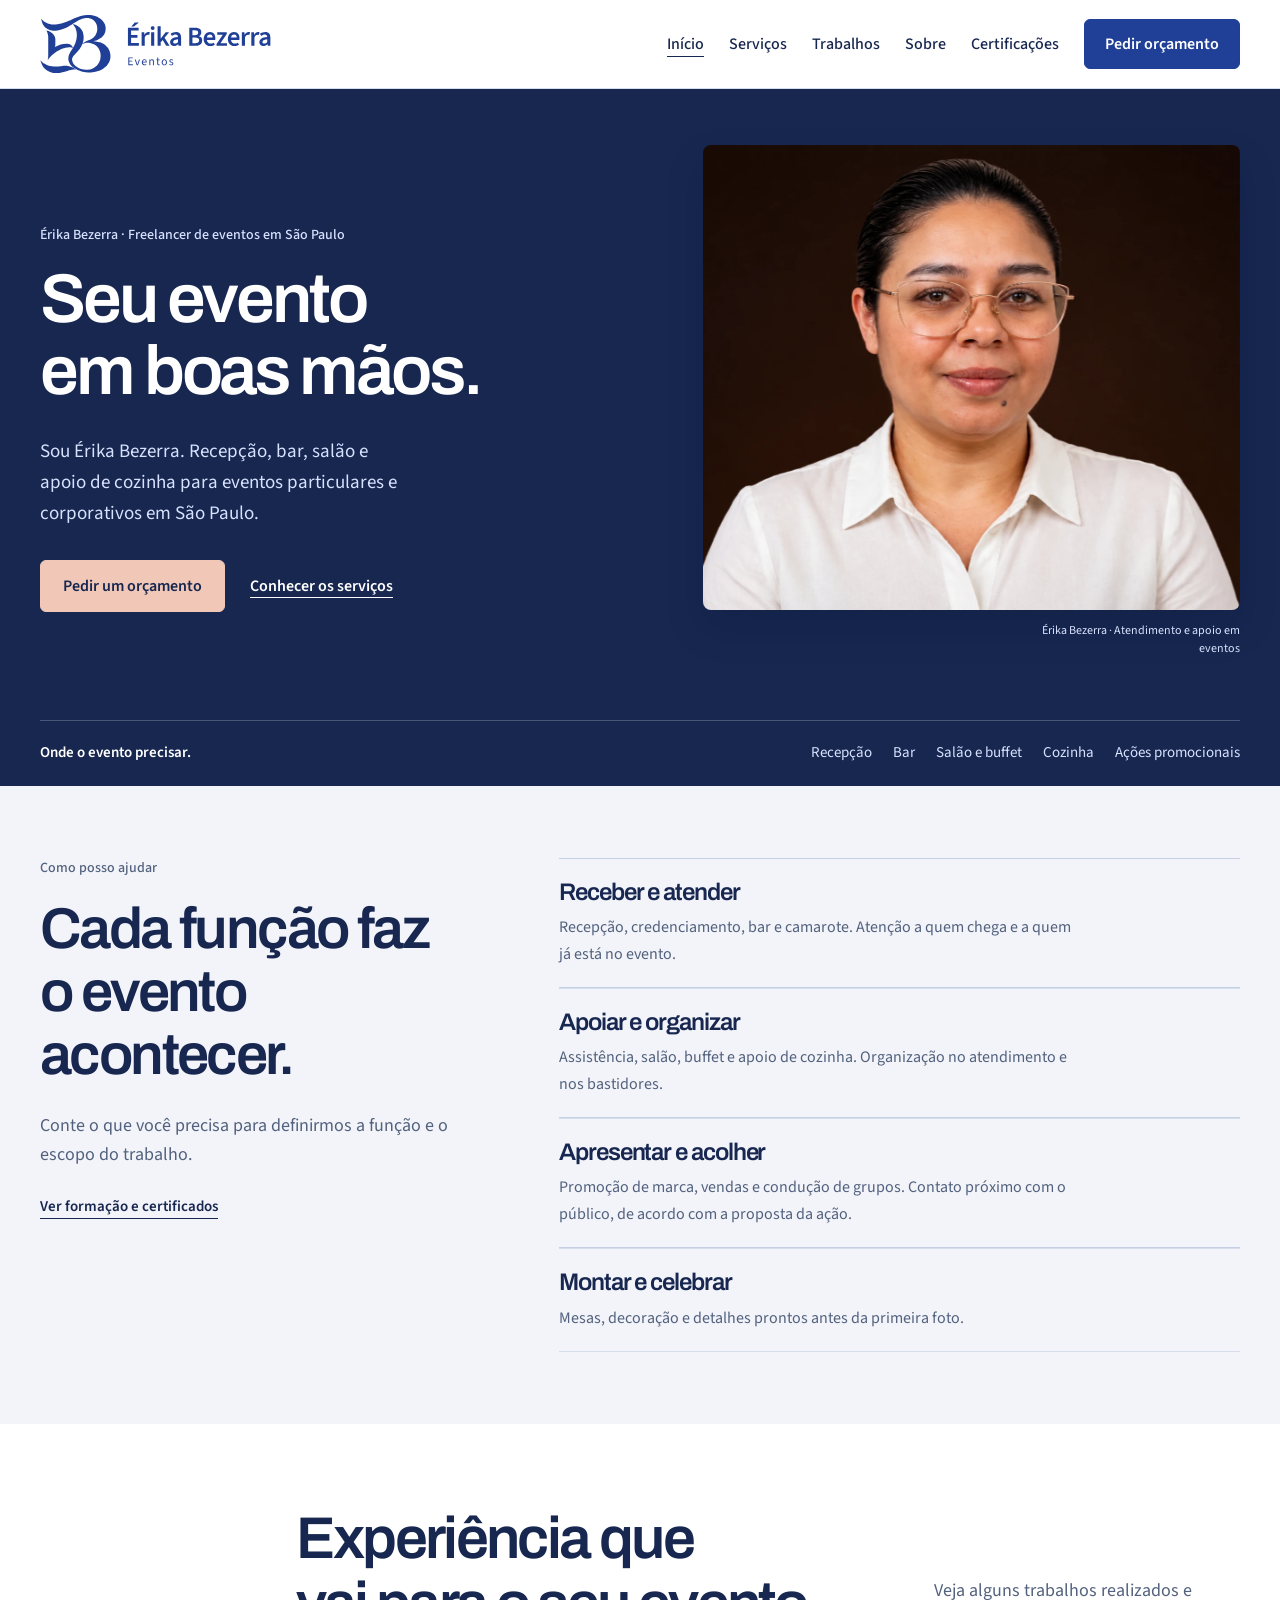
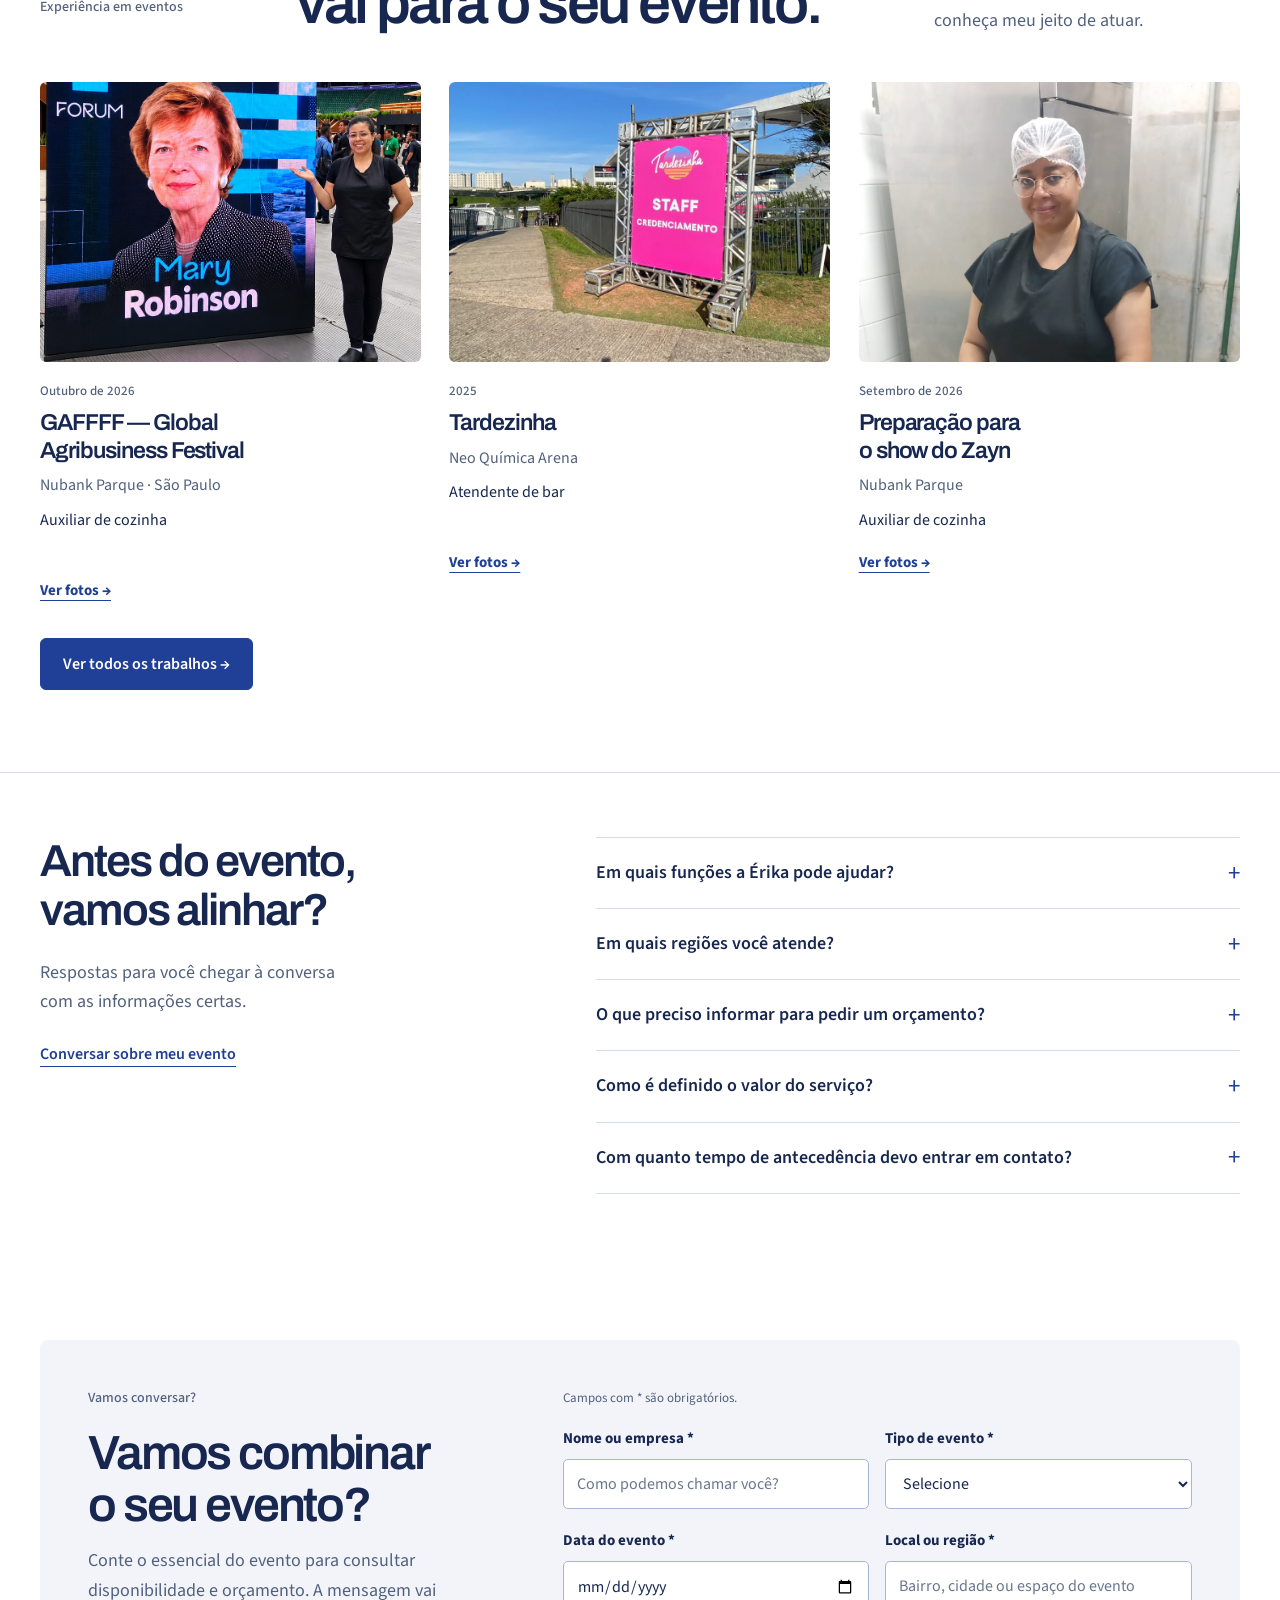
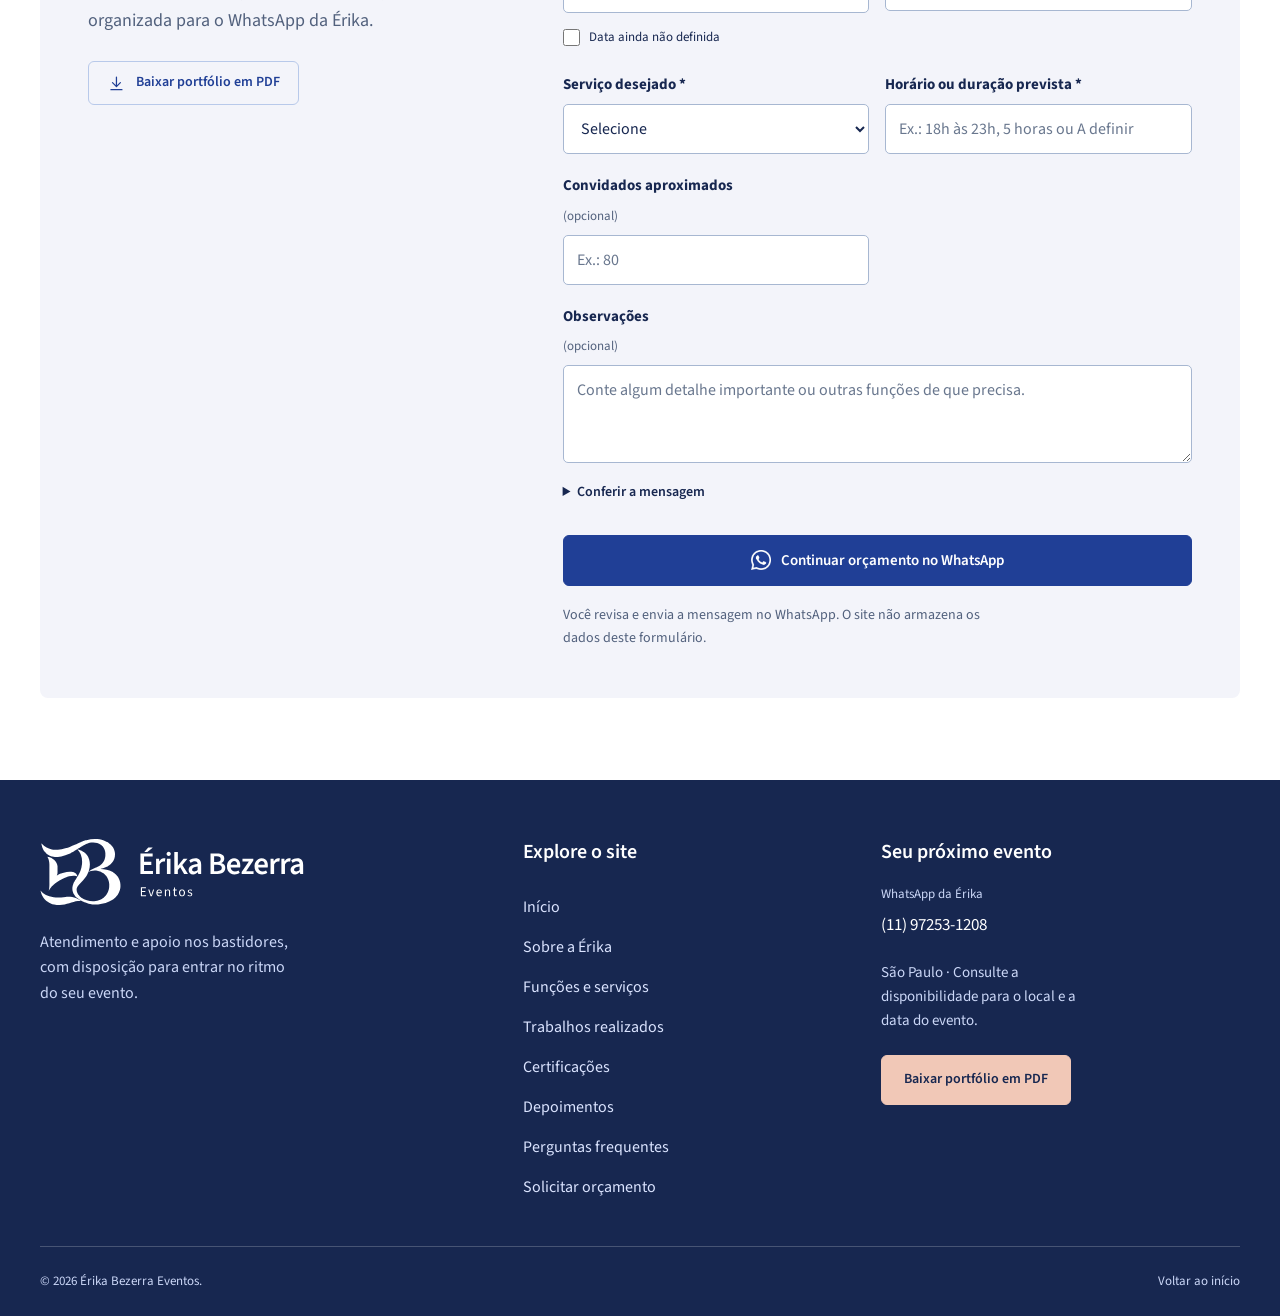
==== commit aeaef949: "Amplia formulário de orçamento e destaca certificações na navegação" ====
--- a/index.html
+++ b/index.html
@@ -179,8 +179,8 @@
 <link rel="stylesheet" href="identidade.css">
 
 <link rel="canonical" href="https://erikabezerraeventos.com.br/"><link rel="stylesheet" href="marca-azul.css">
-<link rel="stylesheet" href="eventos-2026.css?v=20261023-conversao">
-<script src="efeitos-2026.js?v=20261023" defer></script></head>
+<link rel="stylesheet" href="eventos-2026.css?v=20261023-orcamento">
+<script src="efeitos-2026.js?v=20261023" defer></script><script src="orcamento-2026.js?v=20261023" defer></script></head>
 <body class="home"><a class="skip-content" href="#conteudo">Pular para o conteúdo</a>
 <svg width="0" height="0" style="position:absolute" aria-hidden="true">
 <symbol id="i-recep" viewBox="0 0 24 24"><circle cx="12" cy="8" r="4"></circle><path d="M4 21c0-4 4-6 8-6s8 2 8 6"></path></symbol>
@@ -199,10 +199,10 @@
 <symbol id="i-dl" viewBox="0 0 24 24"><path d="M12 4v11M7 11l5 5 5-5M5 20h14"></path></symbol>
 </svg>
 
-<header class="event-header" id="top"><div class="event-bar"><a class="event-brand" href="index.html" aria-label="Érika Bezerra Eventos, início"><img src="img/marca/logo-erika.svg" alt="Érika Bezerra Eventos" width="445" height="110"></a><nav class="event-desktop-nav" aria-label="Principal"><a href="index.html" aria-current="page">Início</a><a href="funcoes.html">Serviços</a><a href="trabalhos.html">Trabalhos</a><a href="sobre.html">Sobre</a><a class="btn fill" href="index.html#contato">Pedir orçamento</a></nav><div class="header-menu"><button class="menu-toggle" type="button" aria-label="Abrir menu de navegação" aria-expanded="false" aria-controls="menu-principal">Menu</button><nav class="menu-panel" id="menu-principal" aria-label="Navegação completa" hidden><a href="index.html" aria-current="page">Início</a><a href="sobre.html">Sobre a Érika</a><a href="funcoes.html">Funções e serviços</a><a href="trabalhos.html">Trabalhos</a><a href="certificacoes.html">Certificações</a><a href="depoimentos.html">Depoimentos</a><a href="index.html#duvidas">Perguntas frequentes</a><a href="index.html#contato">Solicitar orçamento</a><a class="menu-portfolio" href="portfolio-erika-bezerra.pdf" target="_blank" rel="noopener noreferrer" download>Baixar portfólio PDF</a></nav></div></div></header>
+<header class="event-header" id="top"><div class="event-bar"><a class="event-brand" href="index.html" aria-label="Érika Bezerra Eventos, início"><img src="img/marca/logo-erika.svg" alt="Érika Bezerra Eventos" width="445" height="110"></a><nav class="event-desktop-nav" aria-label="Principal"><a href="index.html" aria-current="page">Início</a><a href="funcoes.html">Serviços</a><a href="trabalhos.html">Trabalhos</a><a href="sobre.html">Sobre</a><a href="certificacoes.html">Certificações</a><a class="btn fill" href="index.html#contato">Pedir orçamento</a></nav><div class="header-menu"><button class="menu-toggle" type="button" aria-label="Abrir menu de navegação" aria-expanded="false" aria-controls="menu-principal">Menu</button><nav class="menu-panel" id="menu-principal" aria-label="Navegação completa" hidden><a href="index.html" aria-current="page">Início</a><a href="sobre.html">Sobre a Érika</a><a href="funcoes.html">Funções e serviços</a><a href="trabalhos.html">Trabalhos</a><a href="certificacoes.html">Certificações</a><a href="depoimentos.html">Depoimentos</a><a href="index.html#duvidas">Perguntas frequentes</a><a href="index.html#contato">Solicitar orçamento</a><a class="menu-portfolio" href="portfolio-erika-bezerra.pdf" target="_blank" rel="noopener noreferrer" download>Baixar portfólio PDF</a></nav></div></div></header>
 
 <main id="conteudo">
-<section class="live-hero" id="inicio"><div class="wrap"><div class="live-hero-grid"><div><p class="kick">Érika Bezerra · Freelancer de eventos em São Paulo</p><h1>Seu evento<br>em boas mãos.</h1><p class="hero-intro">Sou Érika Bezerra. Recepção, bar, salão e apoio de cozinha para eventos particulares e corporativos em São Paulo.</p><div class="hero-action"><a class="btn fill" href="#contato">Pedir um orçamento</a><a class="text-link" href="#funcoes">Conhecer os serviços</a></div></div><figure class="live-photo"><img class="live-photo-main" src="img/hero-restaurada.webp" alt="Retrato de rosto de Érika Bezerra" width="1519" height="1036" fetchpriority="high"><figcaption>Érika Bezerra · Atendimento e apoio em eventos</figcaption></figure></div><div class="hero-roles"><span>Onde o evento precisar.</span><ul aria-label="Principais áreas de atuação"><li>Recepção</li><li>Bar</li><li>Salão e buffet</li><li>Cozinha</li><li>Ações promocionais</li></ul></div></div></section><section id="funcoes" class="service-editorial"><div class="wrap"><div class="service-heading"><p class="kick">Como posso ajudar</p><h2>Cada função faz<br>o evento acontecer.</h2><p>Conte o que você precisa para definirmos a função e o escopo do trabalho.</p></div><div class="service-rows"><a href="funcoes.html"><span class="service-num">01</span><div><h3>Receber e atender</h3><p>Recepção, credenciamento, bar e camarote. Atenção a quem chega e a quem já está no evento.</p></div><span aria-hidden="true">↗</span></a><a href="funcoes.html"><span class="service-num">02</span><div><h3>Apoiar e organizar</h3><p>Assistência, salão, buffet e apoio de cozinha. Organização no atendimento e nos bastidores.</p></div><span aria-hidden="true">↗</span></a><a href="funcoes.html#promotora"><span class="service-num">03</span><div><h3>Apresentar e acolher</h3><p>Promoção de marca, vendas e condução de grupos. Contato próximo com o público, de acordo com a proposta da ação.</p></div><span aria-hidden="true">↗</span></a><a href="funcoes.html#decoracao"><span class="service-num">04</span><div><h3>Montar e celebrar</h3><p>Mesas, decoração e detalhes prontos antes da primeira foto.</p></div><span aria-hidden="true">↗</span></a></div></div></section><section class="featured" id="trabalhos"><div class="wrap"><div class="head"><p class="kick">Experiência em eventos</p><h2>Experiência que<br>vai para o seu evento.</h2><p class="sub">Veja alguns trabalhos realizados e conheça meu jeito de atuar.</p></div><div class="featured-grid"><article class="featured-card"><a href="trabalhos.html#gaffff-2026" aria-label="Ver trabalho: GAFFFF — Global Agribusiness Festival"><img src="img/gaffff-2026/erika-na-arena.webp" alt="Registro de GAFFFF — Global Agribusiness Festival" loading="lazy" decoding="async"></a><div class="featured-copy"><p class="kick">Outubro de 2026</p><h3>GAFFFF — Global Agribusiness Festival</h3><p class="sub">Nubank Parque · São Paulo</p><p>Auxiliar de cozinha</p><a class="more" href="trabalhos.html#gaffff-2026">Ver fotos →</a></div></article><article class="featured-card"><a href="trabalhos.html#tardezinha-2025" aria-label="Ver trabalho: Tardezinha"><img src="media/tardezinha-2025/foto-2.jpg" alt="Registro de Tardezinha" loading="lazy" decoding="async"></a><div class="featured-copy"><p class="kick">2025</p><h3>Tardezinha</h3><p class="sub">Neo Química Arena</p><p>Atendente de bar</p><a class="more" href="trabalhos.html#tardezinha-2025">Ver fotos →</a></div></article><article class="featured-card"><a href="trabalhos.html#zayn-2026" aria-label="Ver trabalho: Preparação para o show do Zayn"><img src="media/zayn-2026/foto-1.jpeg" alt="Registro de Preparação para o show do Zayn" loading="lazy" decoding="async"></a><div class="featured-copy"><p class="kick">Setembro de 2026</p><h3>Preparação para o show do Zayn</h3><p class="sub">Nubank Parque</p><p>Auxiliar de cozinha</p><a class="more" href="trabalhos.html#zayn-2026">Ver fotos →</a></div></article></div><div class="all-cta"><a class="btn fill" href="trabalhos.html">Ver todos os trabalhos →</a></div></div></section>
+<section class="live-hero" id="inicio"><div class="wrap"><div class="live-hero-grid"><div><p class="kick">Érika Bezerra · Freelancer de eventos em São Paulo</p><h1>Seu evento<br>em boas mãos.</h1><p class="hero-intro">Sou Érika Bezerra. Recepção, bar, salão e apoio de cozinha para eventos particulares e corporativos em São Paulo.</p><div class="hero-action"><a class="btn fill" href="#contato">Pedir um orçamento</a><a class="text-link" href="#funcoes">Conhecer os serviços</a></div></div><figure class="live-photo"><img class="live-photo-main" src="img/hero-restaurada.webp" alt="Retrato de rosto de Érika Bezerra" width="1519" height="1036" fetchpriority="high"><figcaption>Érika Bezerra · Atendimento e apoio em eventos</figcaption></figure></div><div class="hero-roles"><span>Onde o evento precisar.</span><ul aria-label="Principais áreas de atuação"><li>Recepção</li><li>Bar</li><li>Salão e buffet</li><li>Cozinha</li><li>Ações promocionais</li></ul></div></div></section><section id="funcoes" class="service-editorial"><div class="wrap"><div class="service-heading"><p class="kick">Como posso ajudar</p><h2>Cada função faz<br>o evento acontecer.</h2><p>Conte o que você precisa para definirmos a função e o escopo do trabalho.</p><a class="text-link credibility-link" href="certificacoes.html">Ver formação e certificados</a></div><div class="service-rows"><a href="funcoes.html"><span class="service-num">01</span><div><h3>Receber e atender</h3><p>Recepção, credenciamento, bar e camarote. Atenção a quem chega e a quem já está no evento.</p></div><span aria-hidden="true">↗</span></a><a href="funcoes.html"><span class="service-num">02</span><div><h3>Apoiar e organizar</h3><p>Assistência, salão, buffet e apoio de cozinha. Organização no atendimento e nos bastidores.</p></div><span aria-hidden="true">↗</span></a><a href="funcoes.html#promotora"><span class="service-num">03</span><div><h3>Apresentar e acolher</h3><p>Promoção de marca, vendas e condução de grupos. Contato próximo com o público, de acordo com a proposta da ação.</p></div><span aria-hidden="true">↗</span></a><a href="funcoes.html#decoracao"><span class="service-num">04</span><div><h3>Montar e celebrar</h3><p>Mesas, decoração e detalhes prontos antes da primeira foto.</p></div><span aria-hidden="true">↗</span></a></div></div></section><section class="featured" id="trabalhos"><div class="wrap"><div class="head"><p class="kick">Experiência em eventos</p><h2>Experiência que<br>vai para o seu evento.</h2><p class="sub">Veja alguns trabalhos realizados e conheça meu jeito de atuar.</p></div><div class="featured-grid"><article class="featured-card"><a href="trabalhos.html#gaffff-2026" aria-label="Ver trabalho: GAFFFF — Global Agribusiness Festival"><img src="img/gaffff-2026/erika-na-arena.webp" alt="Registro de GAFFFF — Global Agribusiness Festival" loading="lazy" decoding="async"></a><div class="featured-copy"><p class="kick">Outubro de 2026</p><h3>GAFFFF — Global Agribusiness Festival</h3><p class="sub">Nubank Parque · São Paulo</p><p>Auxiliar de cozinha</p><a class="more" href="trabalhos.html#gaffff-2026">Ver fotos →</a></div></article><article class="featured-card"><a href="trabalhos.html#tardezinha-2025" aria-label="Ver trabalho: Tardezinha"><img src="media/tardezinha-2025/foto-2.jpg" alt="Registro de Tardezinha" loading="lazy" decoding="async"></a><div class="featured-copy"><p class="kick">2025</p><h3>Tardezinha</h3><p class="sub">Neo Química Arena</p><p>Atendente de bar</p><a class="more" href="trabalhos.html#tardezinha-2025">Ver fotos →</a></div></article><article class="featured-card"><a href="trabalhos.html#zayn-2026" aria-label="Ver trabalho: Preparação para o show do Zayn"><img src="media/zayn-2026/foto-1.jpeg" alt="Registro de Preparação para o show do Zayn" loading="lazy" decoding="async"></a><div class="featured-copy"><p class="kick">Setembro de 2026</p><h3>Preparação para o show do Zayn</h3><p class="sub">Nubank Parque</p><p>Auxiliar de cozinha</p><a class="more" href="trabalhos.html#zayn-2026">Ver fotos →</a></div></article></div><div class="all-cta"><a class="btn fill" href="trabalhos.html">Ver todos os trabalhos →</a></div></div></section>
 
 
 
@@ -220,15 +220,23 @@
   <div>
    <p class="kick">Vamos conversar?</p>
    <h2>Vamos combinar<br>o seu evento?</h2>
-   <p class="sub">Comece pelo WhatsApp para consultar disponibilidade e orçamento. Informe a data, o local e a função de que precisa.</p>
+   <p class="sub">Conte o essencial do evento para consultar disponibilidade e orçamento. A mensagem vai organizada para o WhatsApp da Érika.</p>
    <div class="pdf"><a class="btn line sm" href="portfolio-erika-bezerra.pdf" target="_blank" rel="noopener" download=""><svg class="ic"><use href="#i-dl"></use></svg>Baixar portfólio em PDF</a></div>
   </div>
-  <form id="f" novalidate="">
-   <label>Seu nome ou empresa<input id="emp" name="empresa" type="text" autocomplete="organization" placeholder="Ex.: Buffet Sabor &amp; Festa" required=""></label>
-   <label>Região<input id="reg" name="regiao" type="text" autocomplete="address-level2" placeholder="Ex.: Zona Sul, São Paulo" required=""></label>
-   <button class="btn fill" type="submit"><span class="ic whatsapp-icon" aria-hidden="true"></span>Chamar no WhatsApp</button>
-   <p class="fine" id="msg" role="status" aria-live="polite">Érika Bezerra Eventos · (11) 97253-1208</p>
-  </form>
+  <form id="f" class="quote-form" novalidate>
+<p class="quote-required">Campos com * são obrigatórios.</p>
+<div class="quote-fields"><label>Nome ou empresa *<input id="emp" name="empresa" type="text" autocomplete="name" maxlength="100" placeholder="Como podemos chamar você?" required></label>
+<label>Tipo de evento *<select name="tipo" required><option value="">Selecione</option><option>Festa particular</option><option>Evento corporativo</option><option>Show ou festival</option><option>Outro tipo de evento</option></select></label>
+<div class="quote-date"><label for="quote-date">Data do evento *</label><input id="quote-date" name="data" type="date" required><label class="quote-check"><input id="quote-date-unknown" type="checkbox">Data ainda não definida</label></div>
+<label>Local ou região *<input id="reg" name="regiao" type="text" autocomplete="address-level2" maxlength="160" placeholder="Bairro, cidade ou espaço do evento" required></label>
+<label>Serviço desejado *<select name="servico" required><option value="">Selecione</option><option>Recepção ou credenciamento</option><option>Bar ou camarote</option><option>Salão ou buffet</option><option>Apoio de cozinha</option><option>Ação promocional</option><option>Decoração</option><option>Preciso de orientação</option></select></label>
+<label>Horário ou duração prevista *<input name="horario" type="text" maxlength="120" placeholder="Ex.: 18h às 23h, 5 horas ou A definir" required></label>
+<label>Convidados aproximados <span class="quote-optional">(opcional)</span><input name="convidados" type="number" inputmode="numeric" min="1" max="1000000" step="1" placeholder="Ex.: 80"></label>
+<label class="quote-wide">Observações <span class="quote-optional">(opcional)</span><textarea name="observacoes" rows="3" maxlength="1500" placeholder="Conte algum detalhe importante ou outras funções de que precisa."></textarea></label></div>
+<details class="quote-message"><summary>Conferir a mensagem</summary><pre id="quote-preview"></pre></details>
+<button class="btn fill" type="submit"><span class="ic whatsapp-icon" aria-hidden="true"></span>Continuar orçamento no WhatsApp</button>
+<p class="fine" id="msg" role="status" aria-live="polite">Você revisa e envia a mensagem no WhatsApp. O site não armazena os dados deste formulário.</p><a id="quote-whatsapp" class="text-link" href="https://wa.me/5511972531208" target="_blank" rel="noopener noreferrer" hidden>Abrir conversa no WhatsApp</a><noscript><p>Para conversar com a Érika, <a href="https://wa.me/5511972531208" target="_blank" rel="noopener noreferrer">abra o WhatsApp</a> e informe os detalhes do evento.</p></noscript>
+</form>
  </div>
 </div></section>
 </main>
@@ -247,16 +255,7 @@
   var io=new IntersectionObserver(function(es){es.forEach(function(e){if(e.isIntersecting){e.target.classList.add("show");io.unobserve(e.target)}})},{threshold:.12,rootMargin:"0px 0px -6% 0px"});
   els.forEach(function(e){io.observe(e)});
  }else els.forEach(function(e){e.classList.add("show")});
- var f=document.getElementById("f"),m=document.getElementById("msg");
- f.addEventListener("submit",function(ev){
-  ev.preventDefault();
-  var e=document.getElementById("emp"),r=document.getElementById("reg");
-  var emp=e.value.trim(),reg=r.value.trim();
-  if(!emp||!reg){m.textContent="Preencha seu nome ou empresa e a região para continuar.";(emp?r:e).focus();return}
-  var t="Olá, Érika! Vim pelo seu site. Meu nome ou empresa é "+emp+", na região "+reg+". Gostaria de conversar sobre um evento.";
-  m.textContent="Abrindo o WhatsApp...";
-  window.open("https://wa.me/"+NUM+"?text="+encodeURIComponent(t),"_blank","noopener");
- });
+
 })();
 </script>
 
--- a/eventos-2026.css
+++ b/eventos-2026.css
@@ -61,3 +61,10 @@
 .home .event-faq{padding-block:64px}
 @media(max-width:900px){.home .live-hero h1{font-size:57px}.home .live-photo-main{height:425px}.home .service-editorial>.wrap{gap:35px}.home .featured-grid{grid-template-columns:1fr 1fr}.home .featured-card:last-child{display:none}.home .featured-copy h3{font-size:24px}}
 @media(max-width:650px){.home .live-hero h1{font-size:clamp(48px,12vw,68px);max-width:13ch}.home .live-photo-main{height:auto;aspect-ratio:1/1;object-position:50% 25%}.home .service-editorial>.wrap{grid-template-columns:1fr;gap:26px}.home .featured-grid{grid-template-columns:1fr}.home .featured-card img,.home .featured-card:first-child img{height:290px}.home .featured-card:nth-child(2){display:none}.home .event-faq{padding-block:48px}.home .hero-roles ul{font-size:13px;gap:7px 14px}}
+
+/* Orçamento com contexto; certificados acessíveis sem alongar a inicial. */
+.quote-form{min-width:0;gap:18px}.quote-required,.quote-optional{font-size:13px;font-weight:400;color:var(--mute)}.quote-fields{display:grid;grid-template-columns:1fr 1fr;gap:20px 16px}.quote-fields>label,.quote-date{min-width:0;align-content:start}.quote-wide{grid-column:1/-1}.quote-form input:not([type=checkbox]),.quote-form select,.quote-form textarea{font:400 16px/1.5 var(--body);padding:12px 13px;border:1px solid #a7b7d1;border-radius:5px;background:white;color:var(--ink);width:100%;min-width:0;min-height:48px}.quote-form textarea{resize:vertical}.quote-form input::placeholder,.quote-form textarea::placeholder{color:#69778e;opacity:1}.quote-form select:focus-visible,.quote-form textarea:focus-visible{outline:3px solid #6d56b5;outline-offset:3px}.quote-form .quote-optional{display:inline}.quote-date>label:first-child{margin-bottom:7px}.quote-form .quote-check{display:flex;align-items:center;gap:9px;font-size:13px;font-weight:400;line-height:1.4;margin-top:10px;min-height:30px;cursor:pointer}.quote-form .quote-check input{width:17px;height:17px;min-height:0;flex-shrink:0;accent-color:var(--blue);margin:0}.quote-form input:disabled{background:#e5e9f3;color:var(--mute);cursor:not-allowed}.quote-form .btn{font-size:15px;padding-inline:14px}.quote-message summary{cursor:pointer;font-size:14px;font-weight:600;min-height:36px}.quote-message pre{white-space:pre-wrap;overflow-wrap:anywhere;font:400 14px/1.7 var(--body);border-left:2px solid var(--line);padding-left:14px;margin:14px 0}.quote-form .text-link{margin-top:0}.contact .box{align-items:start}.home .contact .box{grid-template-columns:.8fr 1.2fr;gap:55px}.credibility-link{font-size:15px}.certificate-years{display:flex;flex-wrap:wrap;gap:10px;margin-top:28px;font:500 16px/1.4 var(--body)}.certificate-years a{padding:10px 17px;border:1px solid #ffffff60;color:#fff;text-decoration:none;border-radius:5px}.certificate-years a:hover{background:white;color:var(--blue)}.page-certificacoes .abertura{padding-block:54px}.page-certificacoes .ano{scroll-margin-top:108px}
+@media(max-width:1100px){.event-desktop-nav{gap:18px;font-size:14px}.event-brand img{width:210px}.event-desktop-nav .btn{font-size:14px;padding-inline:15px}.home .contact .box{gap:32px}}
+.event-header .event-desktop-nav a.btn,.event-header .event-desktop-nav a.btn:hover{color:#fff}
+@media(max-width:900px){.home .contact .box{grid-template-columns:1fr;gap:30px}.quote-fields{gap:20px}.quote-fields label{font-size:15px}}
+@media(max-width:650px){.quote-fields{grid-template-columns:1fr;gap:19px}.quote-wide{grid-column:auto}.quote-form .btn{font-size:14px;line-height:1.5}.quote-form .fine{font-size:12px}.quote-fields>label,.quote-date{font-size:14px}.quote-form .quote-check{font-size:13px}.page-certificacoes .abertura{padding-block:38px}.certificate-years{gap:8px;margin-top:22px}.certificate-years a{padding:10px 14px;font-size:14px}}
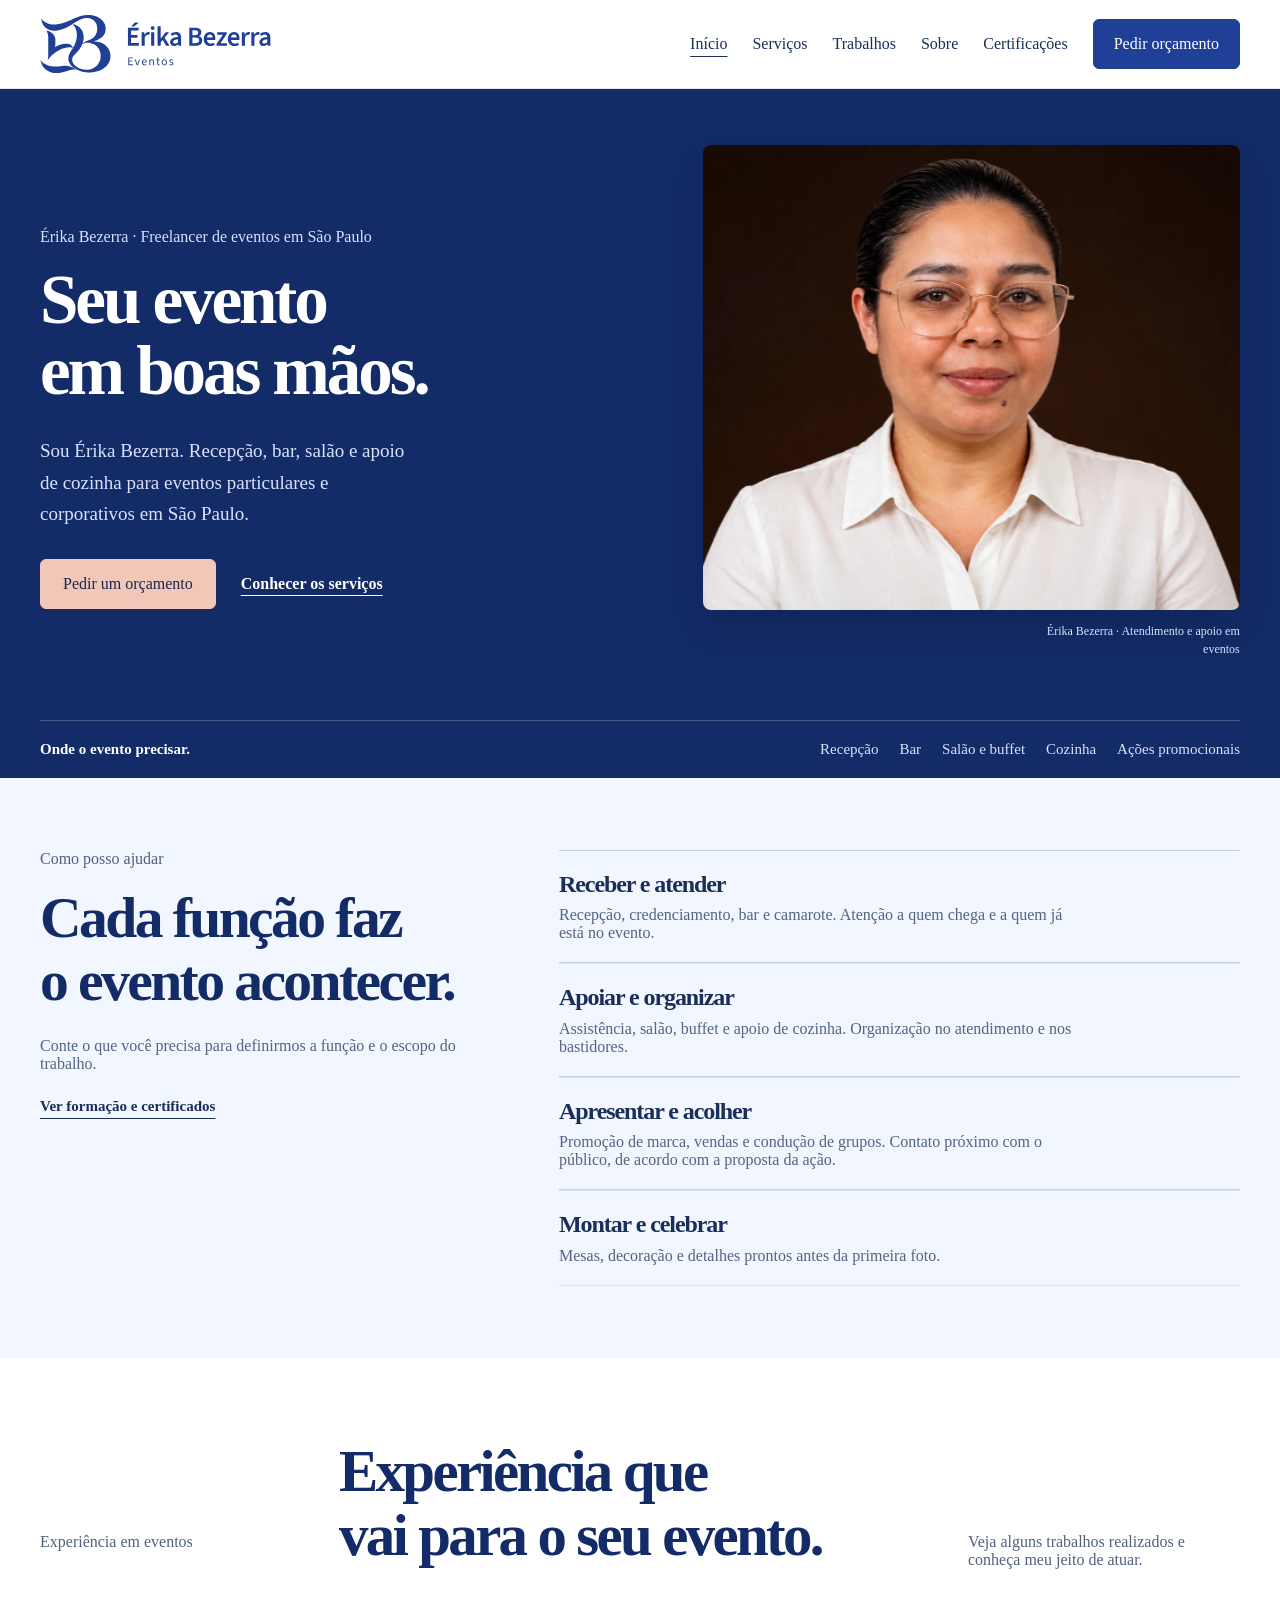
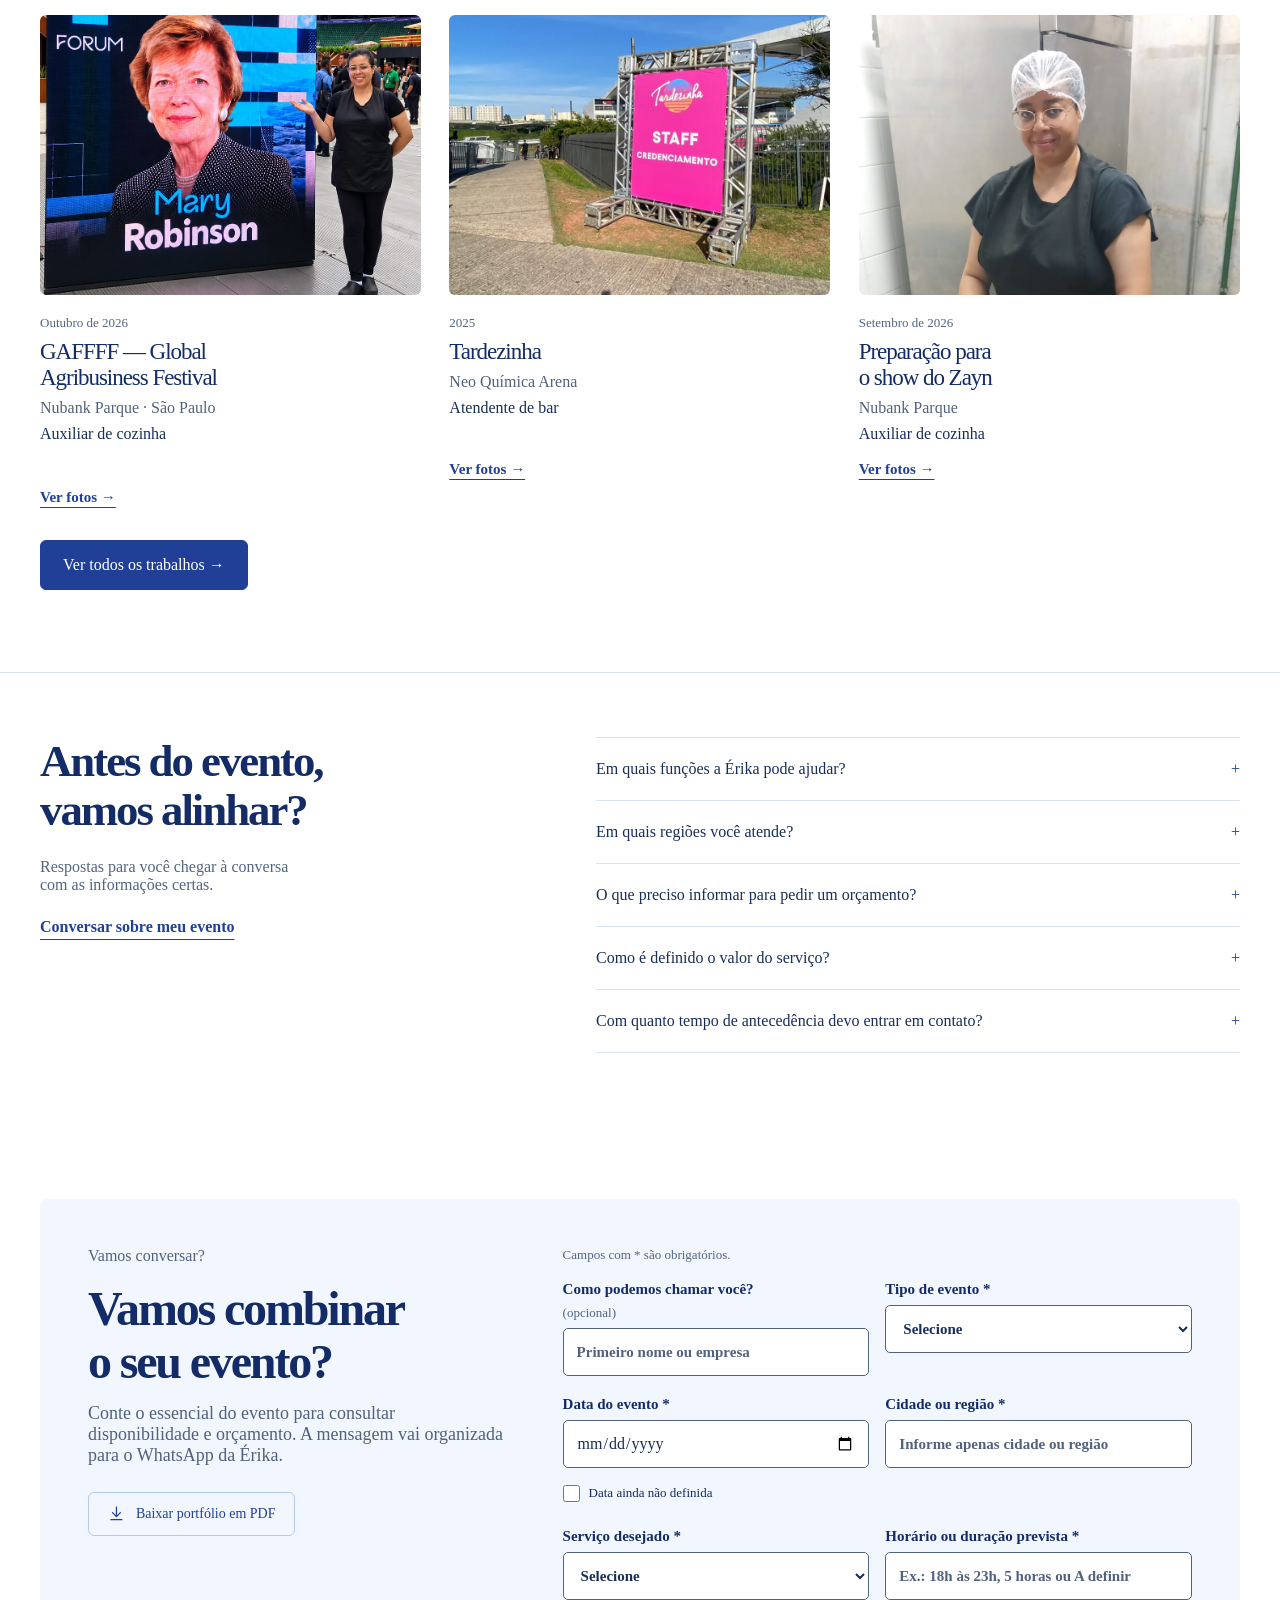
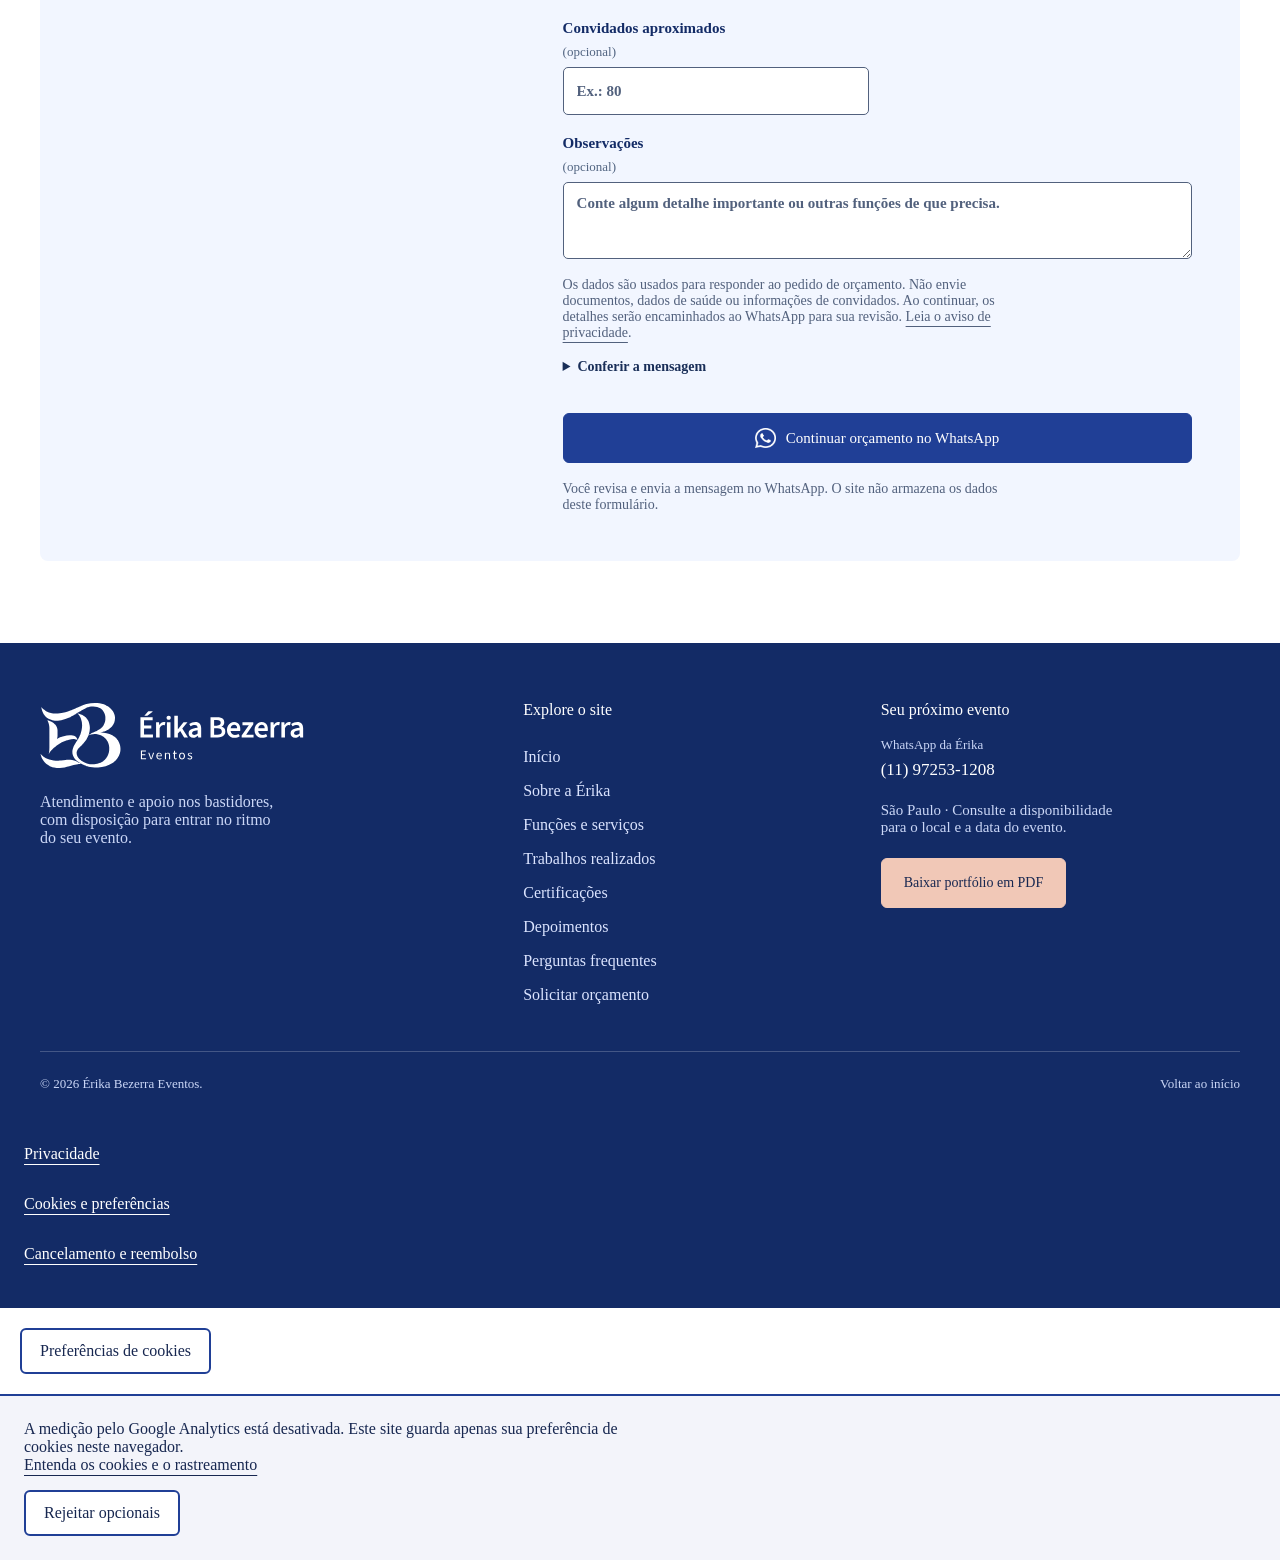
==== commit 7eeef691: "Add privacy controls, legal notices and accessibility improvements" ====
--- a/index.html
+++ b/index.html
@@ -19,9 +19,9 @@
 <meta property="og:image:height" content="630">
 <meta name="twitter:card" content="summary_large_image">
 <meta name="twitter:image" content="https://erikabezerraeventos.com.br/img/og.jpg">
-<link rel="preconnect" href="https://fonts.googleapis.com">
-<link rel="preconnect" href="https://fonts.gstatic.com" crossorigin="">
-<link href="https://fonts.googleapis.com/css2?family=Fraunces:opsz,wght@9..144,300;9..144,400;9..144,500&amp;family=Nunito+Sans:wght@400;600;700&amp;display=swap" rel="stylesheet">
+
+
+
 <style>
 :root{--cream:#FAF9F5;--sage:#E3E9DF;--sage2:#EEF2EA;--green:#2E3F38;--mute:#5F7067;--gold:#A8845A;--line:#dde3d8;--r:22px;--ease:cubic-bezier(.22,.61,.36,1)}
 *{box-sizing:border-box;margin:0}
@@ -180,7 +180,7 @@
 
 <link rel="canonical" href="https://erikabezerraeventos.com.br/"><link rel="stylesheet" href="marca-azul.css">
 <link rel="stylesheet" href="eventos-2026.css?v=20261023-orcamento">
-<script src="efeitos-2026.js?v=20261023" defer></script><script src="orcamento-2026.js?v=20261023" defer></script></head>
+<script src="efeitos-2026.js?v=20261023" defer></script><script src="orcamento-2026.js?v=20261023" defer></script><link rel="stylesheet" href="privacidade.css"><script src="analytics-config.js" defer></script><script src="privacidade.js" defer></script></head>
 <body class="home"><a class="skip-content" href="#conteudo">Pular para o conteúdo</a>
 <svg width="0" height="0" style="position:absolute" aria-hidden="true">
 <symbol id="i-recep" viewBox="0 0 24 24"><circle cx="12" cy="8" r="4"></circle><path d="M4 21c0-4 4-6 8-6s8 2 8 6"></path></symbol>
@@ -201,7 +201,7 @@
 
 <header class="event-header" id="top"><div class="event-bar"><a class="event-brand" href="index.html" aria-label="Érika Bezerra Eventos, início"><img src="img/marca/logo-erika.svg" alt="Érika Bezerra Eventos" width="445" height="110"></a><nav class="event-desktop-nav" aria-label="Principal"><a href="index.html" aria-current="page">Início</a><a href="funcoes.html">Serviços</a><a href="trabalhos.html">Trabalhos</a><a href="sobre.html">Sobre</a><a href="certificacoes.html">Certificações</a><a class="btn fill" href="index.html#contato">Pedir orçamento</a></nav><div class="header-menu"><button class="menu-toggle" type="button" aria-label="Abrir menu de navegação" aria-expanded="false" aria-controls="menu-principal">Menu</button><nav class="menu-panel" id="menu-principal" aria-label="Navegação completa" hidden><a href="index.html" aria-current="page">Início</a><a href="sobre.html">Sobre a Érika</a><a href="funcoes.html">Funções e serviços</a><a href="trabalhos.html">Trabalhos</a><a href="certificacoes.html">Certificações</a><a href="depoimentos.html">Depoimentos</a><a href="index.html#duvidas">Perguntas frequentes</a><a href="index.html#contato">Solicitar orçamento</a><a class="menu-portfolio" href="portfolio-erika-bezerra.pdf" target="_blank" rel="noopener noreferrer" download>Baixar portfólio PDF</a></nav></div></div></header>
 
-<main id="conteudo">
+<main id="conteudo" tabindex="-1">
 <section class="live-hero" id="inicio"><div class="wrap"><div class="live-hero-grid"><div><p class="kick">Érika Bezerra · Freelancer de eventos em São Paulo</p><h1>Seu evento<br>em boas mãos.</h1><p class="hero-intro">Sou Érika Bezerra. Recepção, bar, salão e apoio de cozinha para eventos particulares e corporativos em São Paulo.</p><div class="hero-action"><a class="btn fill" href="#contato">Pedir um orçamento</a><a class="text-link" href="#funcoes">Conhecer os serviços</a></div></div><figure class="live-photo"><img class="live-photo-main" src="img/hero-restaurada.webp" alt="Retrato de rosto de Érika Bezerra" width="1519" height="1036" fetchpriority="high"><figcaption>Érika Bezerra · Atendimento e apoio em eventos</figcaption></figure></div><div class="hero-roles"><span>Onde o evento precisar.</span><ul aria-label="Principais áreas de atuação"><li>Recepção</li><li>Bar</li><li>Salão e buffet</li><li>Cozinha</li><li>Ações promocionais</li></ul></div></div></section><section id="funcoes" class="service-editorial"><div class="wrap"><div class="service-heading"><p class="kick">Como posso ajudar</p><h2>Cada função faz<br>o evento acontecer.</h2><p>Conte o que você precisa para definirmos a função e o escopo do trabalho.</p><a class="text-link credibility-link" href="certificacoes.html">Ver formação e certificados</a></div><div class="service-rows"><a href="funcoes.html"><span class="service-num">01</span><div><h3>Receber e atender</h3><p>Recepção, credenciamento, bar e camarote. Atenção a quem chega e a quem já está no evento.</p></div><span aria-hidden="true">↗</span></a><a href="funcoes.html"><span class="service-num">02</span><div><h3>Apoiar e organizar</h3><p>Assistência, salão, buffet e apoio de cozinha. Organização no atendimento e nos bastidores.</p></div><span aria-hidden="true">↗</span></a><a href="funcoes.html#promotora"><span class="service-num">03</span><div><h3>Apresentar e acolher</h3><p>Promoção de marca, vendas e condução de grupos. Contato próximo com o público, de acordo com a proposta da ação.</p></div><span aria-hidden="true">↗</span></a><a href="funcoes.html#decoracao"><span class="service-num">04</span><div><h3>Montar e celebrar</h3><p>Mesas, decoração e detalhes prontos antes da primeira foto.</p></div><span aria-hidden="true">↗</span></a></div></div></section><section class="featured" id="trabalhos"><div class="wrap"><div class="head"><p class="kick">Experiência em eventos</p><h2>Experiência que<br>vai para o seu evento.</h2><p class="sub">Veja alguns trabalhos realizados e conheça meu jeito de atuar.</p></div><div class="featured-grid"><article class="featured-card"><a href="trabalhos.html#gaffff-2026" aria-label="Ver trabalho: GAFFFF — Global Agribusiness Festival"><img src="img/gaffff-2026/erika-na-arena.webp" alt="Registro de GAFFFF — Global Agribusiness Festival" loading="lazy" decoding="async"></a><div class="featured-copy"><p class="kick">Outubro de 2026</p><h3>GAFFFF — Global Agribusiness Festival</h3><p class="sub">Nubank Parque · São Paulo</p><p>Auxiliar de cozinha</p><a class="more" href="trabalhos.html#gaffff-2026">Ver fotos →</a></div></article><article class="featured-card"><a href="trabalhos.html#tardezinha-2025" aria-label="Ver trabalho: Tardezinha"><img src="media/tardezinha-2025/foto-2.jpg" alt="Registro de Tardezinha" loading="lazy" decoding="async"></a><div class="featured-copy"><p class="kick">2025</p><h3>Tardezinha</h3><p class="sub">Neo Química Arena</p><p>Atendente de bar</p><a class="more" href="trabalhos.html#tardezinha-2025">Ver fotos →</a></div></article><article class="featured-card"><a href="trabalhos.html#zayn-2026" aria-label="Ver trabalho: Preparação para o show do Zayn"><img src="media/zayn-2026/foto-1.jpeg" alt="Registro de Preparação para o show do Zayn" loading="lazy" decoding="async"></a><div class="featured-copy"><p class="kick">Setembro de 2026</p><h3>Preparação para o show do Zayn</h3><p class="sub">Nubank Parque</p><p>Auxiliar de cozinha</p><a class="more" href="trabalhos.html#zayn-2026">Ver fotos →</a></div></article></div><div class="all-cta"><a class="btn fill" href="trabalhos.html">Ver todos os trabalhos →</a></div></div></section>
 
 
@@ -225,15 +225,15 @@
   </div>
   <form id="f" class="quote-form" novalidate>
 <p class="quote-required">Campos com * são obrigatórios.</p>
-<div class="quote-fields"><label>Nome ou empresa *<input id="emp" name="empresa" type="text" autocomplete="name" maxlength="100" placeholder="Como podemos chamar você?" required></label>
+<div class="quote-fields"><label>Como podemos chamar você? <span class="quote-optional">(opcional)</span><input id="emp" name="empresa" type="text" autocomplete="name" maxlength="100" placeholder="Primeiro nome ou empresa"></label>
 <label>Tipo de evento *<select name="tipo" required><option value="">Selecione</option><option>Festa particular</option><option>Evento corporativo</option><option>Show ou festival</option><option>Outro tipo de evento</option></select></label>
 <div class="quote-date"><label for="quote-date">Data do evento *</label><input id="quote-date" name="data" type="date" required><label class="quote-check"><input id="quote-date-unknown" type="checkbox">Data ainda não definida</label></div>
-<label>Local ou região *<input id="reg" name="regiao" type="text" autocomplete="address-level2" maxlength="160" placeholder="Bairro, cidade ou espaço do evento" required></label>
+<label>Cidade ou região *<input id="reg" name="regiao" type="text" autocomplete="address-level2" maxlength="160" placeholder="Informe apenas cidade ou região" required></label>
 <label>Serviço desejado *<select name="servico" required><option value="">Selecione</option><option>Recepção ou credenciamento</option><option>Bar ou camarote</option><option>Salão ou buffet</option><option>Apoio de cozinha</option><option>Ação promocional</option><option>Decoração</option><option>Preciso de orientação</option></select></label>
 <label>Horário ou duração prevista *<input name="horario" type="text" maxlength="120" placeholder="Ex.: 18h às 23h, 5 horas ou A definir" required></label>
 <label>Convidados aproximados <span class="quote-optional">(opcional)</span><input name="convidados" type="number" inputmode="numeric" min="1" max="1000000" step="1" placeholder="Ex.: 80"></label>
 <label class="quote-wide">Observações <span class="quote-optional">(opcional)</span><textarea name="observacoes" rows="3" maxlength="1500" placeholder="Conte algum detalhe importante ou outras funções de que precisa."></textarea></label></div>
-<details class="quote-message"><summary>Conferir a mensagem</summary><pre id="quote-preview"></pre></details>
+<p class="fine">Os dados são usados para responder ao pedido de orçamento. Não envie documentos, dados de saúde ou informações de convidados. Ao continuar, os detalhes serão encaminhados ao WhatsApp para sua revisão. <a href="privacidade.html">Leia o aviso de privacidade</a>.</p><details class="quote-message"><summary>Conferir a mensagem</summary><pre id="quote-preview"></pre></details>
 <button class="btn fill" type="submit"><span class="ic whatsapp-icon" aria-hidden="true"></span>Continuar orçamento no WhatsApp</button>
 <p class="fine" id="msg" role="status" aria-live="polite">Você revisa e envia a mensagem no WhatsApp. O site não armazena os dados deste formulário.</p><a id="quote-whatsapp" class="text-link" href="https://wa.me/5511972531208" target="_blank" rel="noopener noreferrer" hidden>Abrir conversa no WhatsApp</a><noscript><p>Para conversar com a Érika, <a href="https://wa.me/5511972531208" target="_blank" rel="noopener noreferrer">abra o WhatsApp</a> e informe os detalhes do evento.</p></noscript>
 </form>
@@ -241,7 +241,7 @@
 </div></section>
 </main>
 
-<footer class="event-footer" id="rodape"><div class="wrap event-footer-grid"><div class="footer-about"><a class="event-brand" href="index.html" aria-label="Érika Bezerra Eventos, início"><img src="img/marca/logo-erika-claro.svg" alt="Érika Bezerra Eventos" width="445" height="110" loading="lazy"></a><p>Atendimento e apoio nos bastidores, com disposição para entrar no ritmo do seu evento.</p></div><nav aria-label="Páginas e seções do site"><h2>Explore o site</h2><a href="index.html">Início</a><a href="sobre.html">Sobre a Érika</a><a href="funcoes.html">Funções e serviços</a><a href="trabalhos.html">Trabalhos realizados</a><a href="certificacoes.html">Certificações</a><a href="depoimentos.html">Depoimentos</a><a href="index.html#duvidas">Perguntas frequentes</a><a href="index.html#contato">Solicitar orçamento</a></nav><div class="footer-contact"><h2>Seu próximo evento</h2><a href="https://wa.me/5511972531208" target="_blank" rel="noopener noreferrer"><span>WhatsApp da Érika</span>(11) 97253-1208</a><p class="footer-local">São Paulo · Consulte a disponibilidade para o local e a data do evento.</p><a class="btn" href="portfolio-erika-bezerra.pdf" target="_blank" rel="noopener noreferrer" download>Baixar portfólio em PDF</a></div></div><div class="wrap footer-bottom"><p>© 2026 Érika Bezerra Eventos.</p><a href="#top">Voltar ao início</a></div></footer>
+<footer class="event-footer" id="rodape"><div class="wrap event-footer-grid"><div class="footer-about"><a class="event-brand" href="index.html" aria-label="Érika Bezerra Eventos, início"><img src="img/marca/logo-erika-claro.svg" alt="Érika Bezerra Eventos" width="445" height="110" loading="lazy"></a><p>Atendimento e apoio nos bastidores, com disposição para entrar no ritmo do seu evento.</p></div><nav aria-label="Páginas e seções do site"><h2>Explore o site</h2><a href="index.html">Início</a><a href="sobre.html">Sobre a Érika</a><a href="funcoes.html">Funções e serviços</a><a href="trabalhos.html">Trabalhos realizados</a><a href="certificacoes.html">Certificações</a><a href="depoimentos.html">Depoimentos</a><a href="index.html#duvidas">Perguntas frequentes</a><a href="index.html#contato">Solicitar orçamento</a></nav><div class="footer-contact"><h2>Seu próximo evento</h2><a href="https://wa.me/5511972531208" target="_blank" rel="noopener noreferrer"><span>WhatsApp da Érika</span>(11) 97253-1208</a><p class="footer-local">São Paulo · Consulte a disponibilidade para o local e a data do evento.</p><a class="btn" href="portfolio-erika-bezerra.pdf" target="_blank" rel="noopener noreferrer" download>Baixar portfólio em PDF</a></div></div><div class="wrap footer-bottom"><p>© 2026 Érika Bezerra Eventos.</p><a href="#top">Voltar ao início</a></div><nav class="legal-links" aria-label="Privacidade e condições"><a href="privacidade.html">Privacidade</a><a href="cookies.html">Cookies e preferências</a><a href="cancelamento.html">Cancelamento e reembolso</a></nav></footer>
 <a class="wa" id="wa" href="#contato" aria-label="Ir para o contato por WhatsApp"><span class="ic whatsapp-icon" aria-hidden="true"></span></a>
 
 <script>
--- a/eventos-2026.css
+++ b/eventos-2026.css
@@ -1,4 +1,4 @@
-@import url('https://fonts.googleapis.com/css2?family=Archivo:wght@400;500;600;650;700&family=Source+Sans+3:wght@400;500;600;700&display=swap');
+500;600;650;700&family=Source+Sans+3:wght@400;500;600;700&display=swap');
 :root{--cream:#fff;--sage:#e9edfa;--sage2:#f3f4fa;--green:#203f96;--ink:#172750;--mute:#52617d;--gold:#203f96;--line:#d6deed;--blue:#203f96;--blue-deep:#172750;--display:'Archivo',Arial,sans-serif;--body:'Source Sans 3',Arial,sans-serif;--verde:#203f96;--verde-fundo:#172750;--creme:#fff;--creme-escuro:#e9edfa;--dourado:#203f96;--dourado-claro:#f1c8b7;--tinta:#172750;--tinta-suave:#52617d}
 body{font:18px/1.65 var(--body);color:var(--ink);background:white}h1,h2,h3{font-family:var(--display);font-weight:600;letter-spacing:-.045em;line-height:1.1;text-wrap:balance}h2{font-size:clamp(32px,3.5vw,50px);max-width:23ch}h3{font-size:25px}p{max-width:65ch}.wrap{width:min(1240px,calc(100% - 80px))}section{padding:82px 0}.kick{font:500 14px/1.5 var(--body);letter-spacing:0;text-transform:none;color:var(--mute);margin-bottom:18px}.btn{font:600 16px/1.4 var(--body);border-radius:6px;min-height:50px;padding:14px 22px;box-shadow:none!important;transition:background .18s,color .18s}.btn:hover{transform:none;box-shadow:none}.btn.fill{background:var(--blue);border-color:var(--blue)}.btn.line{background:transparent}.btn.sm{min-height:44px}.text-link{font-size:16px;font-weight:600;text-decoration-thickness:1px}.rv,.in,.reveal-ready,.hero .in,.hero .arch{opacity:1!important;transform:none!important;animation:none!important}.scroll-line{display:none}a:focus-visible,button:focus-visible,input:focus-visible,summary:focus-visible{outline:3px solid #6d56b5;outline-offset:5px}button{font-family:var(--body)}
 /* Navegação visível em telas grandes; menu simples no celular. */
--- a/privacidade.css
+++ b/privacidade.css
@@ -0,0 +1,8 @@
+/* Camada de acessibilidade e privacidade; carregada após os estilos da marca. */
+:focus-visible{outline:3px solid #7650ab!important;outline-offset:4px!important;box-shadow:0 0 0 7px #fff!important}
+.skip-content{position:absolute;left:12px;top:-200px;background:#fff;color:#172750;padding:14px;z-index:1000}.skip-content:focus{top:12px}
+.legal-links{display:flex!important;flex-wrap:wrap;justify-content:center;gap:18px;padding:24px;color:#fff}.legal-links a{color:#fff!important;text-decoration:underline!important;display:inline-block!important;min-height:44px}
+.privacy-notice{position:relative;background:#f3f4fa;color:#172750;padding:24px;border-top:2px solid #203f96;z-index:40}.privacy-notice p{max-width:75ch}.privacy-actions{display:flex;flex-wrap:wrap;gap:12px;margin-top:16px}.privacy-actions button,.privacy-settings{font:inherit;padding:12px 18px;background:#fff;color:#172750;border:2px solid #203f96;border-radius:6px;cursor:pointer;min-height:44px}.privacy-settings{margin:20px}
+.legal-page{max-width:850px;margin:auto;padding:40px 24px;overflow-wrap:anywhere}.legal-page h1{font-size:clamp(2rem,6vw,3.5rem)}.legal-page h2{font-size:1.5rem;margin:30px 0 12px}.legal-page p{margin:16px 0}.legal-page a{color:#203f96;text-decoration:underline}
+.quote-form input,.quote-form select,.quote-form textarea{border-color:#52617d!important}.quote-form input::placeholder,.quote-form textarea::placeholder{color:#52617d!important}.kick,.fine,.sub{color:#52617d}.event-footer .kick{color:#fff}
+@media(prefers-reduced-motion:reduce){html{scroll-behavior:auto!important}}
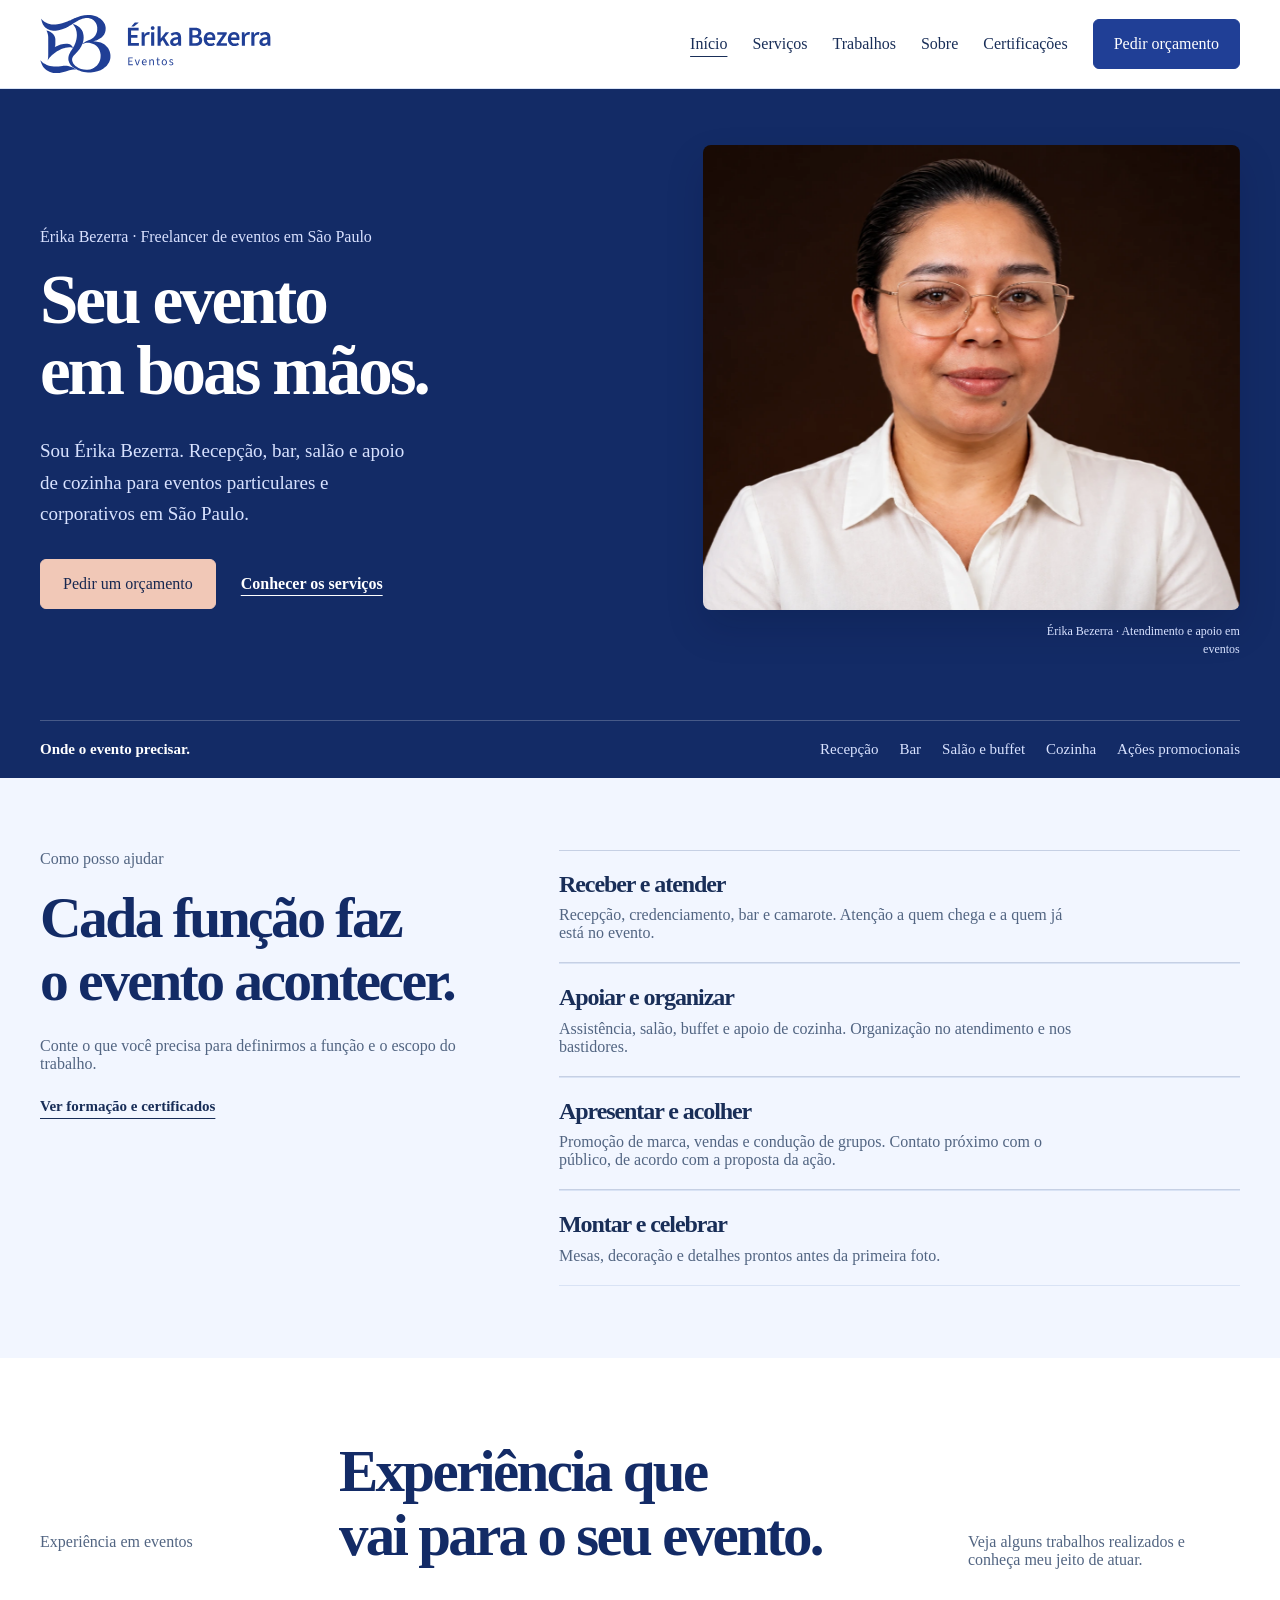
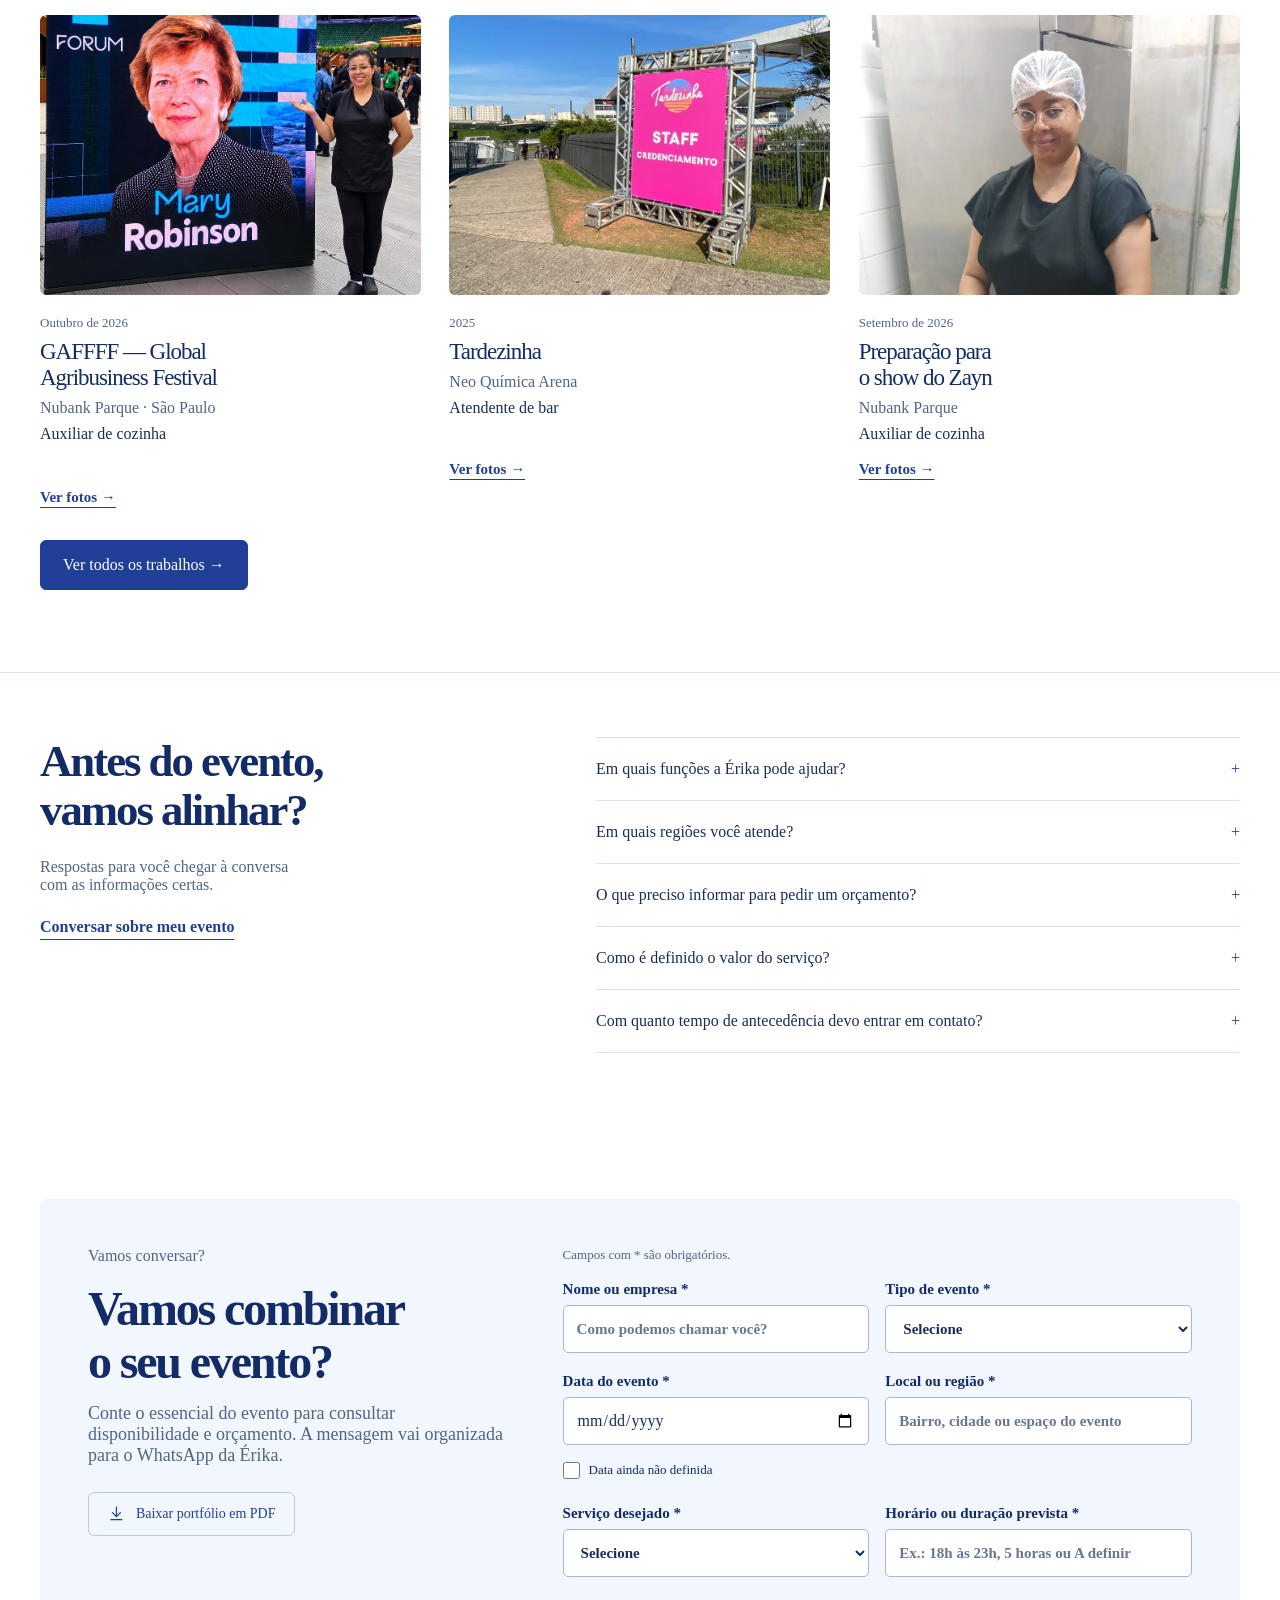
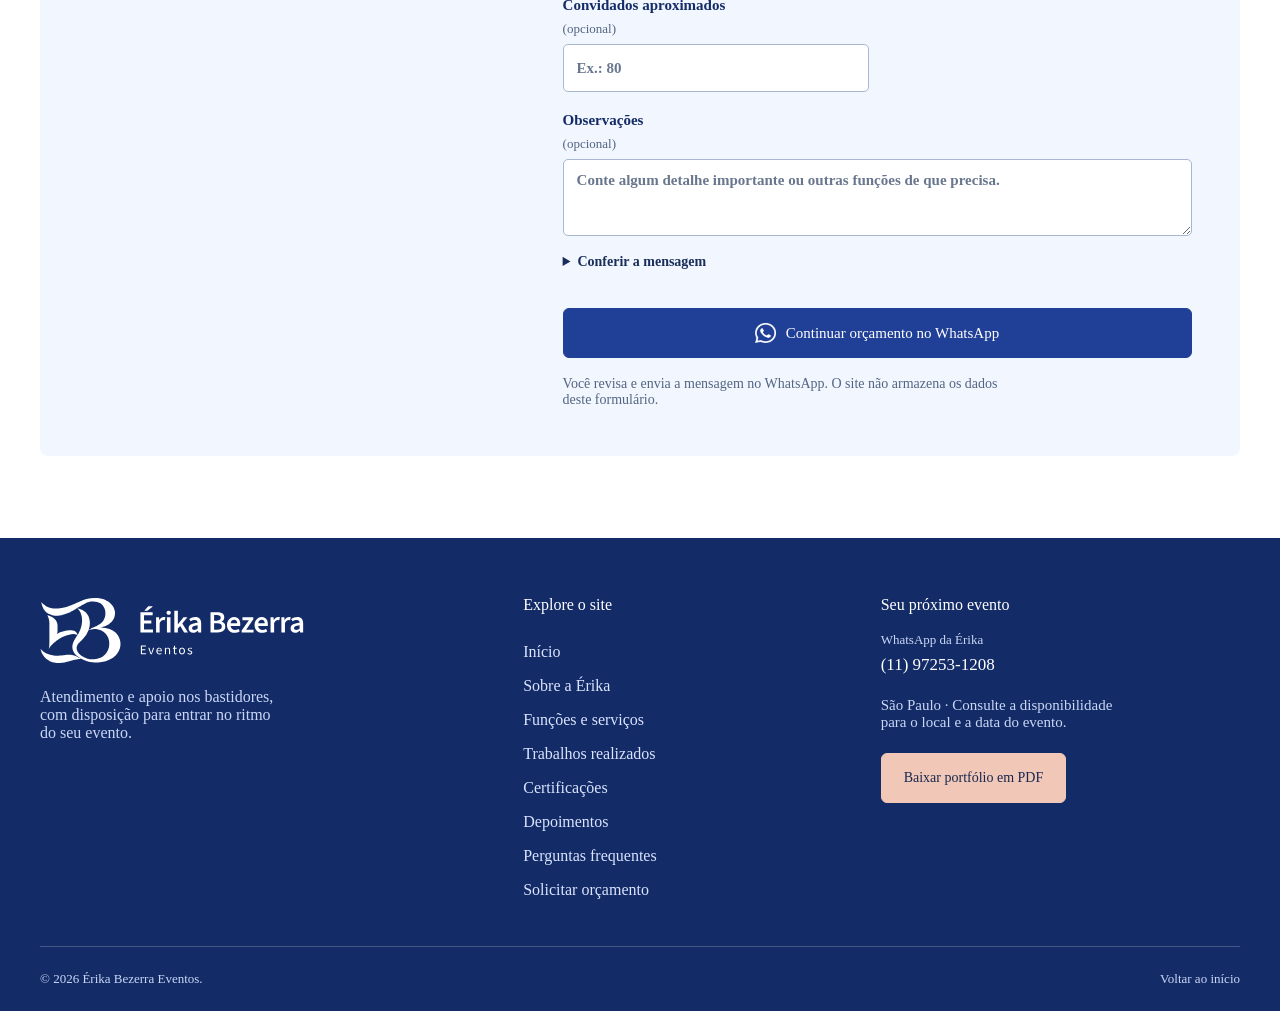
==== commit e0074f90: "Add files via upload" ====
--- a/index.html
+++ b/index.html
@@ -1,5 +1,14 @@
 <!DOCTYPE html>
 <html lang="pt-BR"><head>
+<!-- Google tag (gtag.js) -->
+<script async src="https://www.googletagmanager.com/gtag/js?id=G-FTS0TLWMLV"></script>
+<script>
+  window.dataLayer = window.dataLayer || [];
+  function gtag(){dataLayer.push(arguments);}
+  gtag('js', new Date());
+  gtag('config', 'G-FTS0TLWMLV');
+</script>
+
 <meta charset="utf-8">
 <meta name="viewport" content="width=device-width, initial-scale=1, viewport-fit=cover">
 <title>Érika Bezerra Eventos | Recepção, bar, salão, buffet e cozinha</title>
@@ -19,9 +28,9 @@
 <meta property="og:image:height" content="630">
 <meta name="twitter:card" content="summary_large_image">
 <meta name="twitter:image" content="https://erikabezerraeventos.com.br/img/og.jpg">
-
-
-
+<link rel="preconnect" href="https://fonts.googleapis.com">
+<link rel="preconnect" href="https://fonts.gstatic.com" crossorigin="">
+<link href="https://fonts.googleapis.com/css2?family=Fraunces:opsz,wght@9..144,300;9..144,400;9..144,500&amp;family=Nunito+Sans:wght@400;600;700&amp;display=swap" rel="stylesheet">
 <style>
 :root{--cream:#FAF9F5;--sage:#E3E9DF;--sage2:#EEF2EA;--green:#2E3F38;--mute:#5F7067;--gold:#A8845A;--line:#dde3d8;--r:22px;--ease:cubic-bezier(.22,.61,.36,1)}
 *{box-sizing:border-box;margin:0}
@@ -180,7 +189,7 @@
 
 <link rel="canonical" href="https://erikabezerraeventos.com.br/"><link rel="stylesheet" href="marca-azul.css">
 <link rel="stylesheet" href="eventos-2026.css?v=20261023-orcamento">
-<script src="efeitos-2026.js?v=20261023" defer></script><script src="orcamento-2026.js?v=20261023" defer></script><link rel="stylesheet" href="privacidade.css"><script src="analytics-config.js" defer></script><script src="privacidade.js" defer></script></head>
+<script src="efeitos-2026.js?v=20261023" defer></script><script src="orcamento-2026.js?v=20261023" defer></script></head>
 <body class="home"><a class="skip-content" href="#conteudo">Pular para o conteúdo</a>
 <svg width="0" height="0" style="position:absolute" aria-hidden="true">
 <symbol id="i-recep" viewBox="0 0 24 24"><circle cx="12" cy="8" r="4"></circle><path d="M4 21c0-4 4-6 8-6s8 2 8 6"></path></symbol>
@@ -201,7 +210,7 @@
 
 <header class="event-header" id="top"><div class="event-bar"><a class="event-brand" href="index.html" aria-label="Érika Bezerra Eventos, início"><img src="img/marca/logo-erika.svg" alt="Érika Bezerra Eventos" width="445" height="110"></a><nav class="event-desktop-nav" aria-label="Principal"><a href="index.html" aria-current="page">Início</a><a href="funcoes.html">Serviços</a><a href="trabalhos.html">Trabalhos</a><a href="sobre.html">Sobre</a><a href="certificacoes.html">Certificações</a><a class="btn fill" href="index.html#contato">Pedir orçamento</a></nav><div class="header-menu"><button class="menu-toggle" type="button" aria-label="Abrir menu de navegação" aria-expanded="false" aria-controls="menu-principal">Menu</button><nav class="menu-panel" id="menu-principal" aria-label="Navegação completa" hidden><a href="index.html" aria-current="page">Início</a><a href="sobre.html">Sobre a Érika</a><a href="funcoes.html">Funções e serviços</a><a href="trabalhos.html">Trabalhos</a><a href="certificacoes.html">Certificações</a><a href="depoimentos.html">Depoimentos</a><a href="index.html#duvidas">Perguntas frequentes</a><a href="index.html#contato">Solicitar orçamento</a><a class="menu-portfolio" href="portfolio-erika-bezerra.pdf" target="_blank" rel="noopener noreferrer" download>Baixar portfólio PDF</a></nav></div></div></header>
 
-<main id="conteudo" tabindex="-1">
+<main id="conteudo">
 <section class="live-hero" id="inicio"><div class="wrap"><div class="live-hero-grid"><div><p class="kick">Érika Bezerra · Freelancer de eventos em São Paulo</p><h1>Seu evento<br>em boas mãos.</h1><p class="hero-intro">Sou Érika Bezerra. Recepção, bar, salão e apoio de cozinha para eventos particulares e corporativos em São Paulo.</p><div class="hero-action"><a class="btn fill" href="#contato">Pedir um orçamento</a><a class="text-link" href="#funcoes">Conhecer os serviços</a></div></div><figure class="live-photo"><img class="live-photo-main" src="img/hero-restaurada.webp" alt="Retrato de rosto de Érika Bezerra" width="1519" height="1036" fetchpriority="high"><figcaption>Érika Bezerra · Atendimento e apoio em eventos</figcaption></figure></div><div class="hero-roles"><span>Onde o evento precisar.</span><ul aria-label="Principais áreas de atuação"><li>Recepção</li><li>Bar</li><li>Salão e buffet</li><li>Cozinha</li><li>Ações promocionais</li></ul></div></div></section><section id="funcoes" class="service-editorial"><div class="wrap"><div class="service-heading"><p class="kick">Como posso ajudar</p><h2>Cada função faz<br>o evento acontecer.</h2><p>Conte o que você precisa para definirmos a função e o escopo do trabalho.</p><a class="text-link credibility-link" href="certificacoes.html">Ver formação e certificados</a></div><div class="service-rows"><a href="funcoes.html"><span class="service-num">01</span><div><h3>Receber e atender</h3><p>Recepção, credenciamento, bar e camarote. Atenção a quem chega e a quem já está no evento.</p></div><span aria-hidden="true">↗</span></a><a href="funcoes.html"><span class="service-num">02</span><div><h3>Apoiar e organizar</h3><p>Assistência, salão, buffet e apoio de cozinha. Organização no atendimento e nos bastidores.</p></div><span aria-hidden="true">↗</span></a><a href="funcoes.html#promotora"><span class="service-num">03</span><div><h3>Apresentar e acolher</h3><p>Promoção de marca, vendas e condução de grupos. Contato próximo com o público, de acordo com a proposta da ação.</p></div><span aria-hidden="true">↗</span></a><a href="funcoes.html#decoracao"><span class="service-num">04</span><div><h3>Montar e celebrar</h3><p>Mesas, decoração e detalhes prontos antes da primeira foto.</p></div><span aria-hidden="true">↗</span></a></div></div></section><section class="featured" id="trabalhos"><div class="wrap"><div class="head"><p class="kick">Experiência em eventos</p><h2>Experiência que<br>vai para o seu evento.</h2><p class="sub">Veja alguns trabalhos realizados e conheça meu jeito de atuar.</p></div><div class="featured-grid"><article class="featured-card"><a href="trabalhos.html#gaffff-2026" aria-label="Ver trabalho: GAFFFF — Global Agribusiness Festival"><img src="img/gaffff-2026/erika-na-arena.webp" alt="Registro de GAFFFF — Global Agribusiness Festival" loading="lazy" decoding="async"></a><div class="featured-copy"><p class="kick">Outubro de 2026</p><h3>GAFFFF — Global Agribusiness Festival</h3><p class="sub">Nubank Parque · São Paulo</p><p>Auxiliar de cozinha</p><a class="more" href="trabalhos.html#gaffff-2026">Ver fotos →</a></div></article><article class="featured-card"><a href="trabalhos.html#tardezinha-2025" aria-label="Ver trabalho: Tardezinha"><img src="media/tardezinha-2025/foto-2.jpg" alt="Registro de Tardezinha" loading="lazy" decoding="async"></a><div class="featured-copy"><p class="kick">2025</p><h3>Tardezinha</h3><p class="sub">Neo Química Arena</p><p>Atendente de bar</p><a class="more" href="trabalhos.html#tardezinha-2025">Ver fotos →</a></div></article><article class="featured-card"><a href="trabalhos.html#zayn-2026" aria-label="Ver trabalho: Preparação para o show do Zayn"><img src="media/zayn-2026/foto-1.jpeg" alt="Registro de Preparação para o show do Zayn" loading="lazy" decoding="async"></a><div class="featured-copy"><p class="kick">Setembro de 2026</p><h3>Preparação para o show do Zayn</h3><p class="sub">Nubank Parque</p><p>Auxiliar de cozinha</p><a class="more" href="trabalhos.html#zayn-2026">Ver fotos →</a></div></article></div><div class="all-cta"><a class="btn fill" href="trabalhos.html">Ver todos os trabalhos →</a></div></div></section>
 
 
@@ -225,15 +234,15 @@
   </div>
   <form id="f" class="quote-form" novalidate>
 <p class="quote-required">Campos com * são obrigatórios.</p>
-<div class="quote-fields"><label>Como podemos chamar você? <span class="quote-optional">(opcional)</span><input id="emp" name="empresa" type="text" autocomplete="name" maxlength="100" placeholder="Primeiro nome ou empresa"></label>
+<div class="quote-fields"><label>Nome ou empresa *<input id="emp" name="empresa" type="text" autocomplete="name" maxlength="100" placeholder="Como podemos chamar você?" required></label>
 <label>Tipo de evento *<select name="tipo" required><option value="">Selecione</option><option>Festa particular</option><option>Evento corporativo</option><option>Show ou festival</option><option>Outro tipo de evento</option></select></label>
 <div class="quote-date"><label for="quote-date">Data do evento *</label><input id="quote-date" name="data" type="date" required><label class="quote-check"><input id="quote-date-unknown" type="checkbox">Data ainda não definida</label></div>
-<label>Cidade ou região *<input id="reg" name="regiao" type="text" autocomplete="address-level2" maxlength="160" placeholder="Informe apenas cidade ou região" required></label>
+<label>Local ou região *<input id="reg" name="regiao" type="text" autocomplete="address-level2" maxlength="160" placeholder="Bairro, cidade ou espaço do evento" required></label>
 <label>Serviço desejado *<select name="servico" required><option value="">Selecione</option><option>Recepção ou credenciamento</option><option>Bar ou camarote</option><option>Salão ou buffet</option><option>Apoio de cozinha</option><option>Ação promocional</option><option>Decoração</option><option>Preciso de orientação</option></select></label>
 <label>Horário ou duração prevista *<input name="horario" type="text" maxlength="120" placeholder="Ex.: 18h às 23h, 5 horas ou A definir" required></label>
 <label>Convidados aproximados <span class="quote-optional">(opcional)</span><input name="convidados" type="number" inputmode="numeric" min="1" max="1000000" step="1" placeholder="Ex.: 80"></label>
 <label class="quote-wide">Observações <span class="quote-optional">(opcional)</span><textarea name="observacoes" rows="3" maxlength="1500" placeholder="Conte algum detalhe importante ou outras funções de que precisa."></textarea></label></div>
-<p class="fine">Os dados são usados para responder ao pedido de orçamento. Não envie documentos, dados de saúde ou informações de convidados. Ao continuar, os detalhes serão encaminhados ao WhatsApp para sua revisão. <a href="privacidade.html">Leia o aviso de privacidade</a>.</p><details class="quote-message"><summary>Conferir a mensagem</summary><pre id="quote-preview"></pre></details>
+<details class="quote-message"><summary>Conferir a mensagem</summary><pre id="quote-preview"></pre></details>
 <button class="btn fill" type="submit"><span class="ic whatsapp-icon" aria-hidden="true"></span>Continuar orçamento no WhatsApp</button>
 <p class="fine" id="msg" role="status" aria-live="polite">Você revisa e envia a mensagem no WhatsApp. O site não armazena os dados deste formulário.</p><a id="quote-whatsapp" class="text-link" href="https://wa.me/5511972531208" target="_blank" rel="noopener noreferrer" hidden>Abrir conversa no WhatsApp</a><noscript><p>Para conversar com a Érika, <a href="https://wa.me/5511972531208" target="_blank" rel="noopener noreferrer">abra o WhatsApp</a> e informe os detalhes do evento.</p></noscript>
 </form>
@@ -241,7 +250,7 @@
 </div></section>
 </main>
 
-<footer class="event-footer" id="rodape"><div class="wrap event-footer-grid"><div class="footer-about"><a class="event-brand" href="index.html" aria-label="Érika Bezerra Eventos, início"><img src="img/marca/logo-erika-claro.svg" alt="Érika Bezerra Eventos" width="445" height="110" loading="lazy"></a><p>Atendimento e apoio nos bastidores, com disposição para entrar no ritmo do seu evento.</p></div><nav aria-label="Páginas e seções do site"><h2>Explore o site</h2><a href="index.html">Início</a><a href="sobre.html">Sobre a Érika</a><a href="funcoes.html">Funções e serviços</a><a href="trabalhos.html">Trabalhos realizados</a><a href="certificacoes.html">Certificações</a><a href="depoimentos.html">Depoimentos</a><a href="index.html#duvidas">Perguntas frequentes</a><a href="index.html#contato">Solicitar orçamento</a></nav><div class="footer-contact"><h2>Seu próximo evento</h2><a href="https://wa.me/5511972531208" target="_blank" rel="noopener noreferrer"><span>WhatsApp da Érika</span>(11) 97253-1208</a><p class="footer-local">São Paulo · Consulte a disponibilidade para o local e a data do evento.</p><a class="btn" href="portfolio-erika-bezerra.pdf" target="_blank" rel="noopener noreferrer" download>Baixar portfólio em PDF</a></div></div><div class="wrap footer-bottom"><p>© 2026 Érika Bezerra Eventos.</p><a href="#top">Voltar ao início</a></div><nav class="legal-links" aria-label="Privacidade e condições"><a href="privacidade.html">Privacidade</a><a href="cookies.html">Cookies e preferências</a><a href="cancelamento.html">Cancelamento e reembolso</a></nav></footer>
+<footer class="event-footer" id="rodape"><div class="wrap event-footer-grid"><div class="footer-about"><a class="event-brand" href="index.html" aria-label="Érika Bezerra Eventos, início"><img src="img/marca/logo-erika-claro.svg" alt="Érika Bezerra Eventos" width="445" height="110" loading="lazy"></a><p>Atendimento e apoio nos bastidores, com disposição para entrar no ritmo do seu evento.</p></div><nav aria-label="Páginas e seções do site"><h2>Explore o site</h2><a href="index.html">Início</a><a href="sobre.html">Sobre a Érika</a><a href="funcoes.html">Funções e serviços</a><a href="trabalhos.html">Trabalhos realizados</a><a href="certificacoes.html">Certificações</a><a href="depoimentos.html">Depoimentos</a><a href="index.html#duvidas">Perguntas frequentes</a><a href="index.html#contato">Solicitar orçamento</a></nav><div class="footer-contact"><h2>Seu próximo evento</h2><a href="https://wa.me/5511972531208" target="_blank" rel="noopener noreferrer"><span>WhatsApp da Érika</span>(11) 97253-1208</a><p class="footer-local">São Paulo · Consulte a disponibilidade para o local e a data do evento.</p><a class="btn" href="portfolio-erika-bezerra.pdf" target="_blank" rel="noopener noreferrer" download>Baixar portfólio em PDF</a></div></div><div class="wrap footer-bottom"><p>© 2026 Érika Bezerra Eventos.</p><a href="#top">Voltar ao início</a></div></footer>
 <a class="wa" id="wa" href="#contato" aria-label="Ir para o contato por WhatsApp"><span class="ic whatsapp-icon" aria-hidden="true"></span></a>
 
 <script>
@@ -260,4 +269,4 @@
 </script>
 
 
-</body></html>+</body></html>
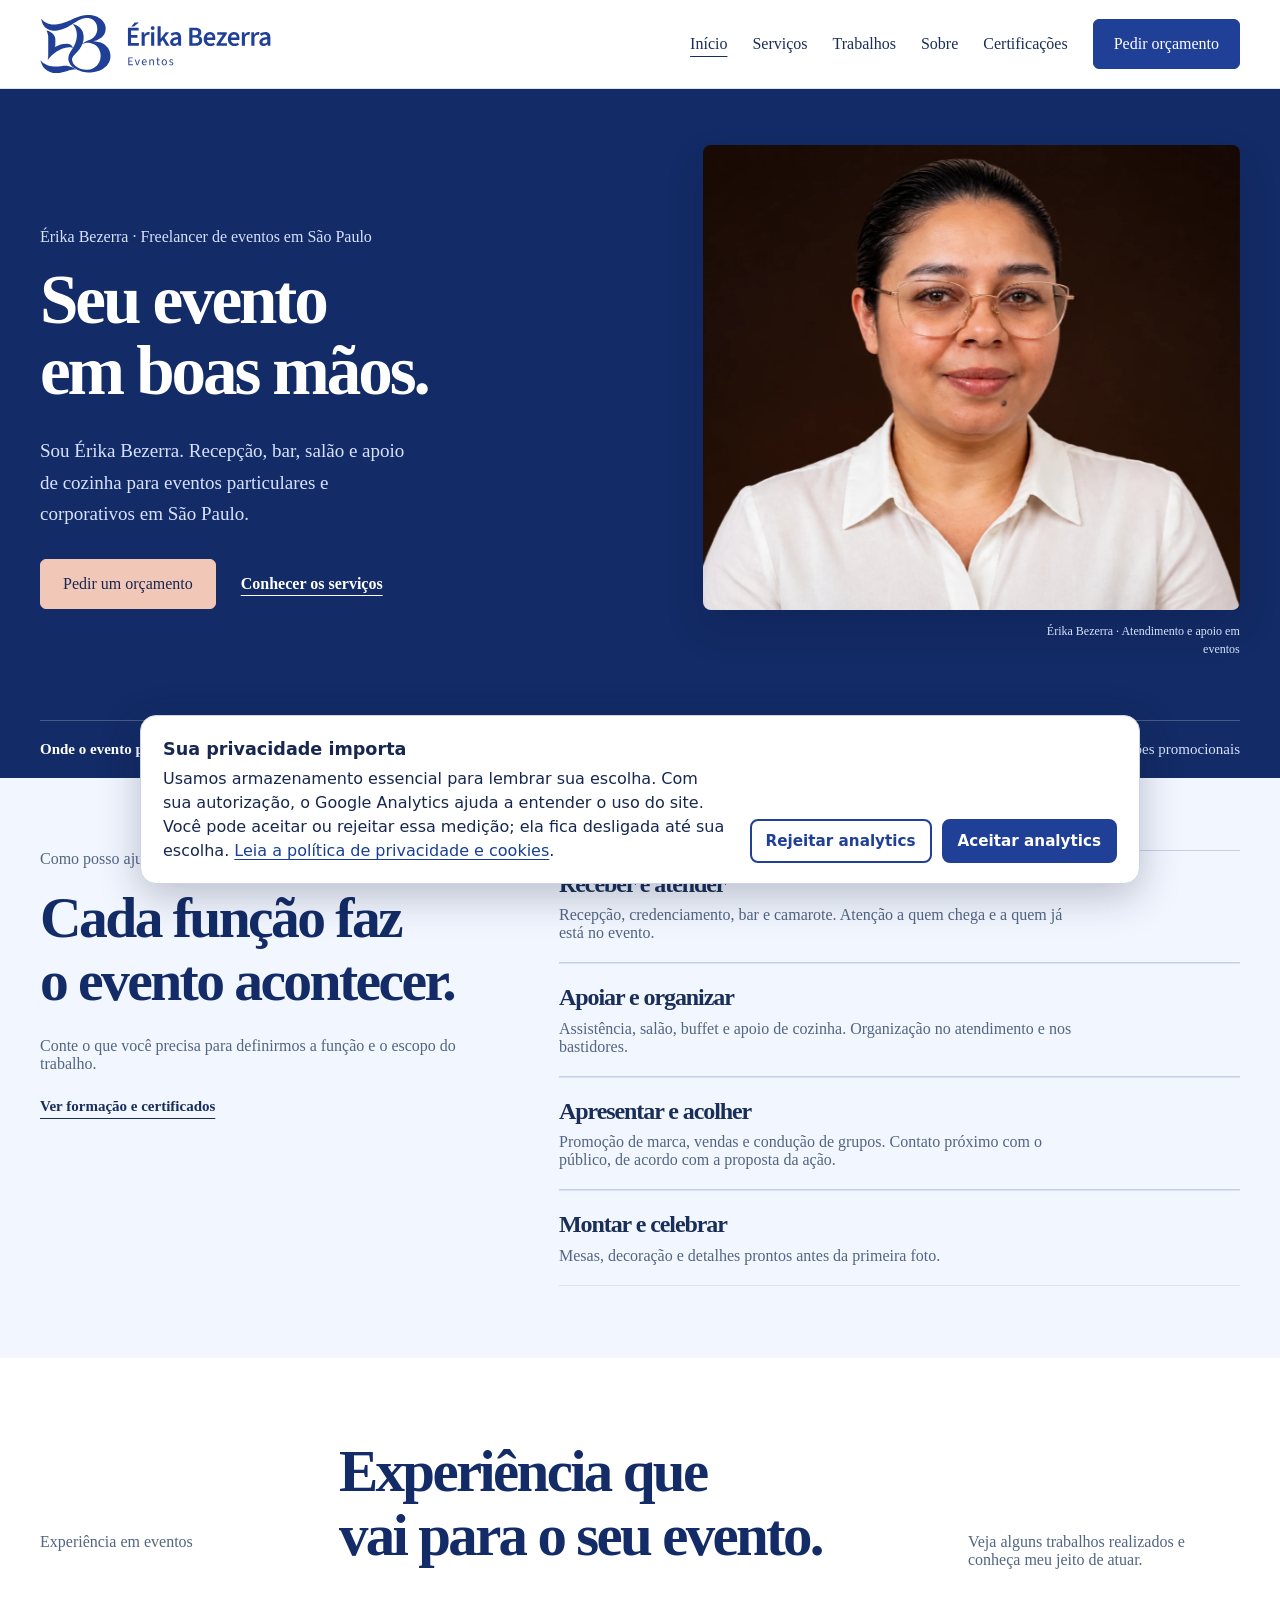
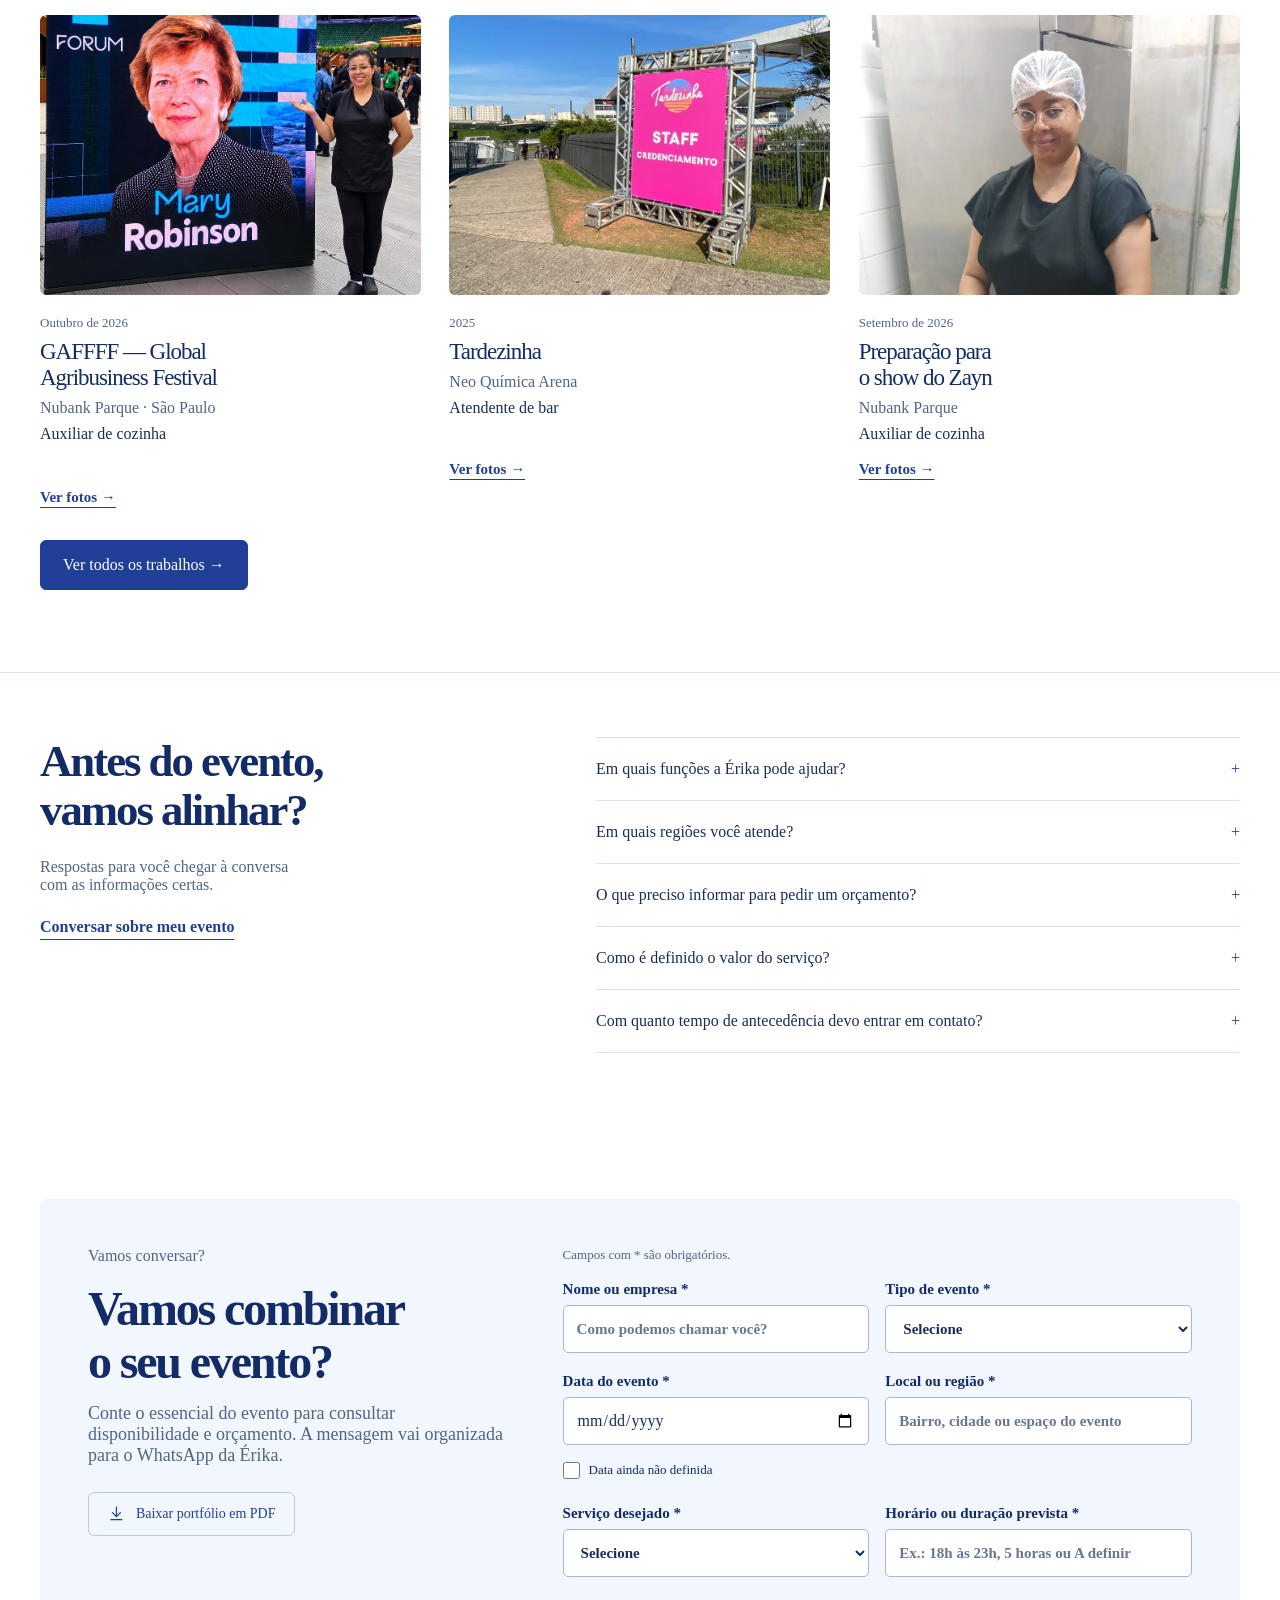
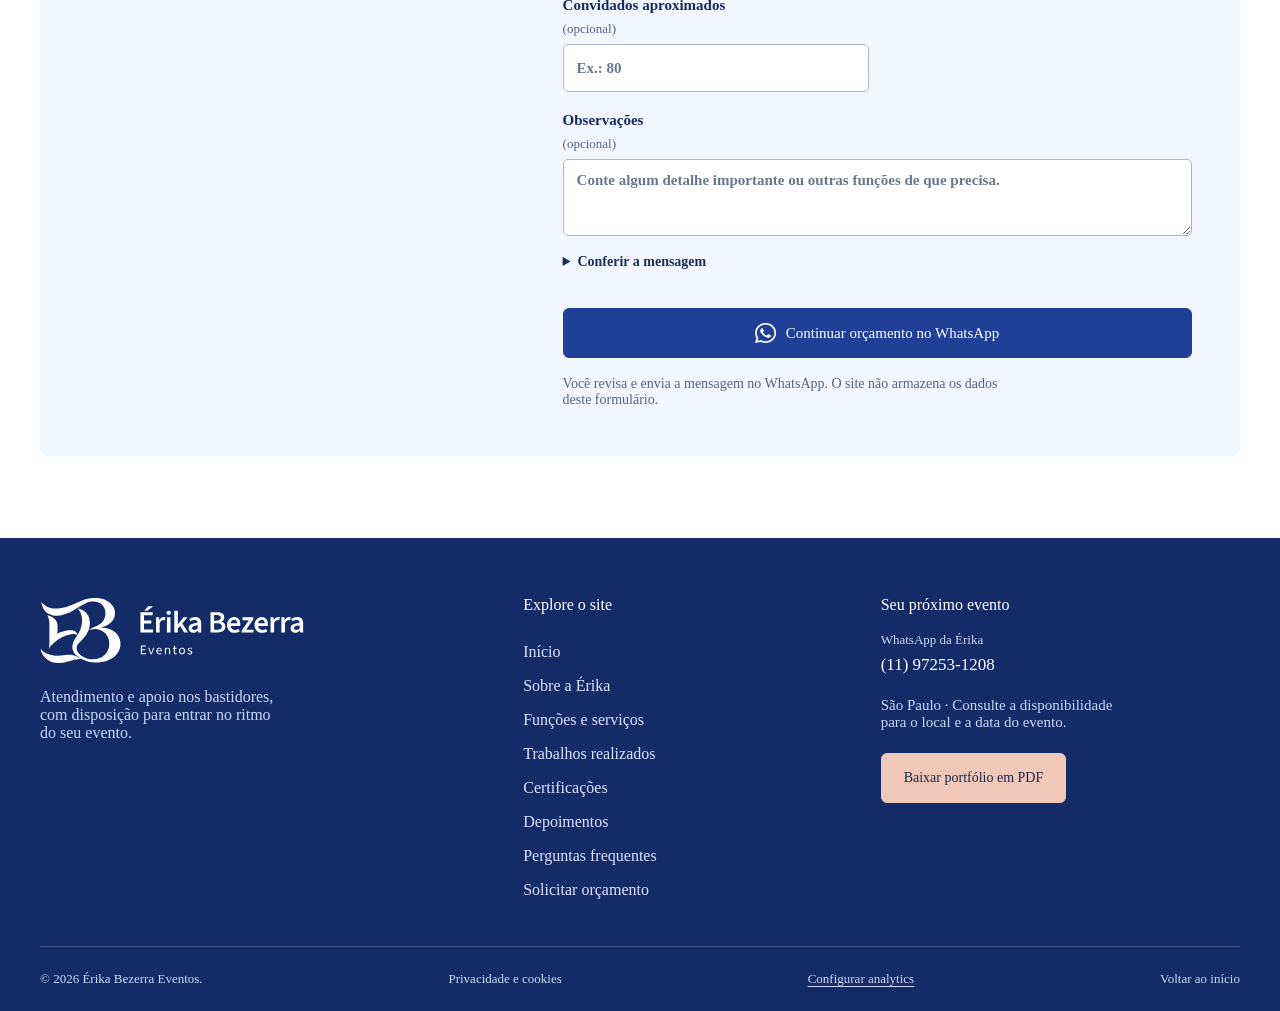
==== commit 6a0cf36c: "Add privacy and analytics consent controls" ====
--- a/index.html
+++ b/index.html
@@ -1,13 +1,6 @@
 <!DOCTYPE html>
 <html lang="pt-BR"><head>
-<!-- Google tag (gtag.js) -->
-<script async src="https://www.googletagmanager.com/gtag/js?id=G-FTS0TLWMLV"></script>
-<script>
-  window.dataLayer = window.dataLayer || [];
-  function gtag(){dataLayer.push(arguments);}
-  gtag('js', new Date());
-  gtag('config', 'G-FTS0TLWMLV');
-</script>
+<link rel="stylesheet" href="privacidade.css">
 
 <meta charset="utf-8">
 <meta name="viewport" content="width=device-width, initial-scale=1, viewport-fit=cover">
@@ -28,9 +21,6 @@
 <meta property="og:image:height" content="630">
 <meta name="twitter:card" content="summary_large_image">
 <meta name="twitter:image" content="https://erikabezerraeventos.com.br/img/og.jpg">
-<link rel="preconnect" href="https://fonts.googleapis.com">
-<link rel="preconnect" href="https://fonts.gstatic.com" crossorigin="">
-<link href="https://fonts.googleapis.com/css2?family=Fraunces:opsz,wght@9..144,300;9..144,400;9..144,500&amp;family=Nunito+Sans:wght@400;600;700&amp;display=swap" rel="stylesheet">
 <style>
 :root{--cream:#FAF9F5;--sage:#E3E9DF;--sage2:#EEF2EA;--green:#2E3F38;--mute:#5F7067;--gold:#A8845A;--line:#dde3d8;--r:22px;--ease:cubic-bezier(.22,.61,.36,1)}
 *{box-sizing:border-box;margin:0}
@@ -269,4 +259,5 @@
 </script>
 
 
+<script defer src="consentimento.js"></script>
 </body></html>
--- a/privacidade.css
+++ b/privacidade.css
@@ -0,0 +1,8 @@
+.privacy-banner[hidden]{display:none}
+.privacy-banner{position:fixed;z-index:1000;inset:auto 16px 16px;display:flex;align-items:flex-end;justify-content:space-between;gap:22px;max-width:1000px;margin-inline:auto;padding:20px 22px;background:#fff;color:#172750;border:1px solid #cbd3e8;border-radius:16px;box-shadow:0 12px 40px #101a3540;font:16px/1.5 system-ui,sans-serif}
+.privacy-banner__copy{max-width:650px}.privacy-banner__copy strong{display:block;margin-bottom:5px;font-size:1.1rem}.privacy-banner__copy p{margin:0}.privacy-banner a{color:#173f99;text-decoration:underline;text-underline-offset:3px}
+.privacy-banner__actions{display:flex;flex-wrap:wrap;gap:10px;flex-shrink:0}.privacy-banner button{min-height:44px;padding:9px 14px;border:2px solid #203f96;border-radius:8px;background:#fff;color:#203f96;font:700 .95rem system-ui,sans-serif;cursor:pointer}.privacy-banner button[data-choice=accept]{background:#203f96;color:#fff}.privacy-banner button:focus-visible,.privacy-banner a:focus-visible{outline:3px solid #db8a31;outline-offset:3px}
+.privacy-settings-link{margin:0;padding:0;border:0;background:none;color:inherit;font:inherit;text-decoration:underline;text-underline-offset:3px;cursor:pointer}.privacy-settings-link:focus-visible{outline:3px solid #db8a31;outline-offset:3px}
+@media(max-width:700px){.privacy-banner{inset:auto 10px 10px;display:block;padding:16px}.privacy-banner__actions{margin-top:12px}.privacy-banner button{flex:1}}
+@media(prefers-reduced-motion:reduce){.privacy-banner *{scroll-behavior:auto}}
+
